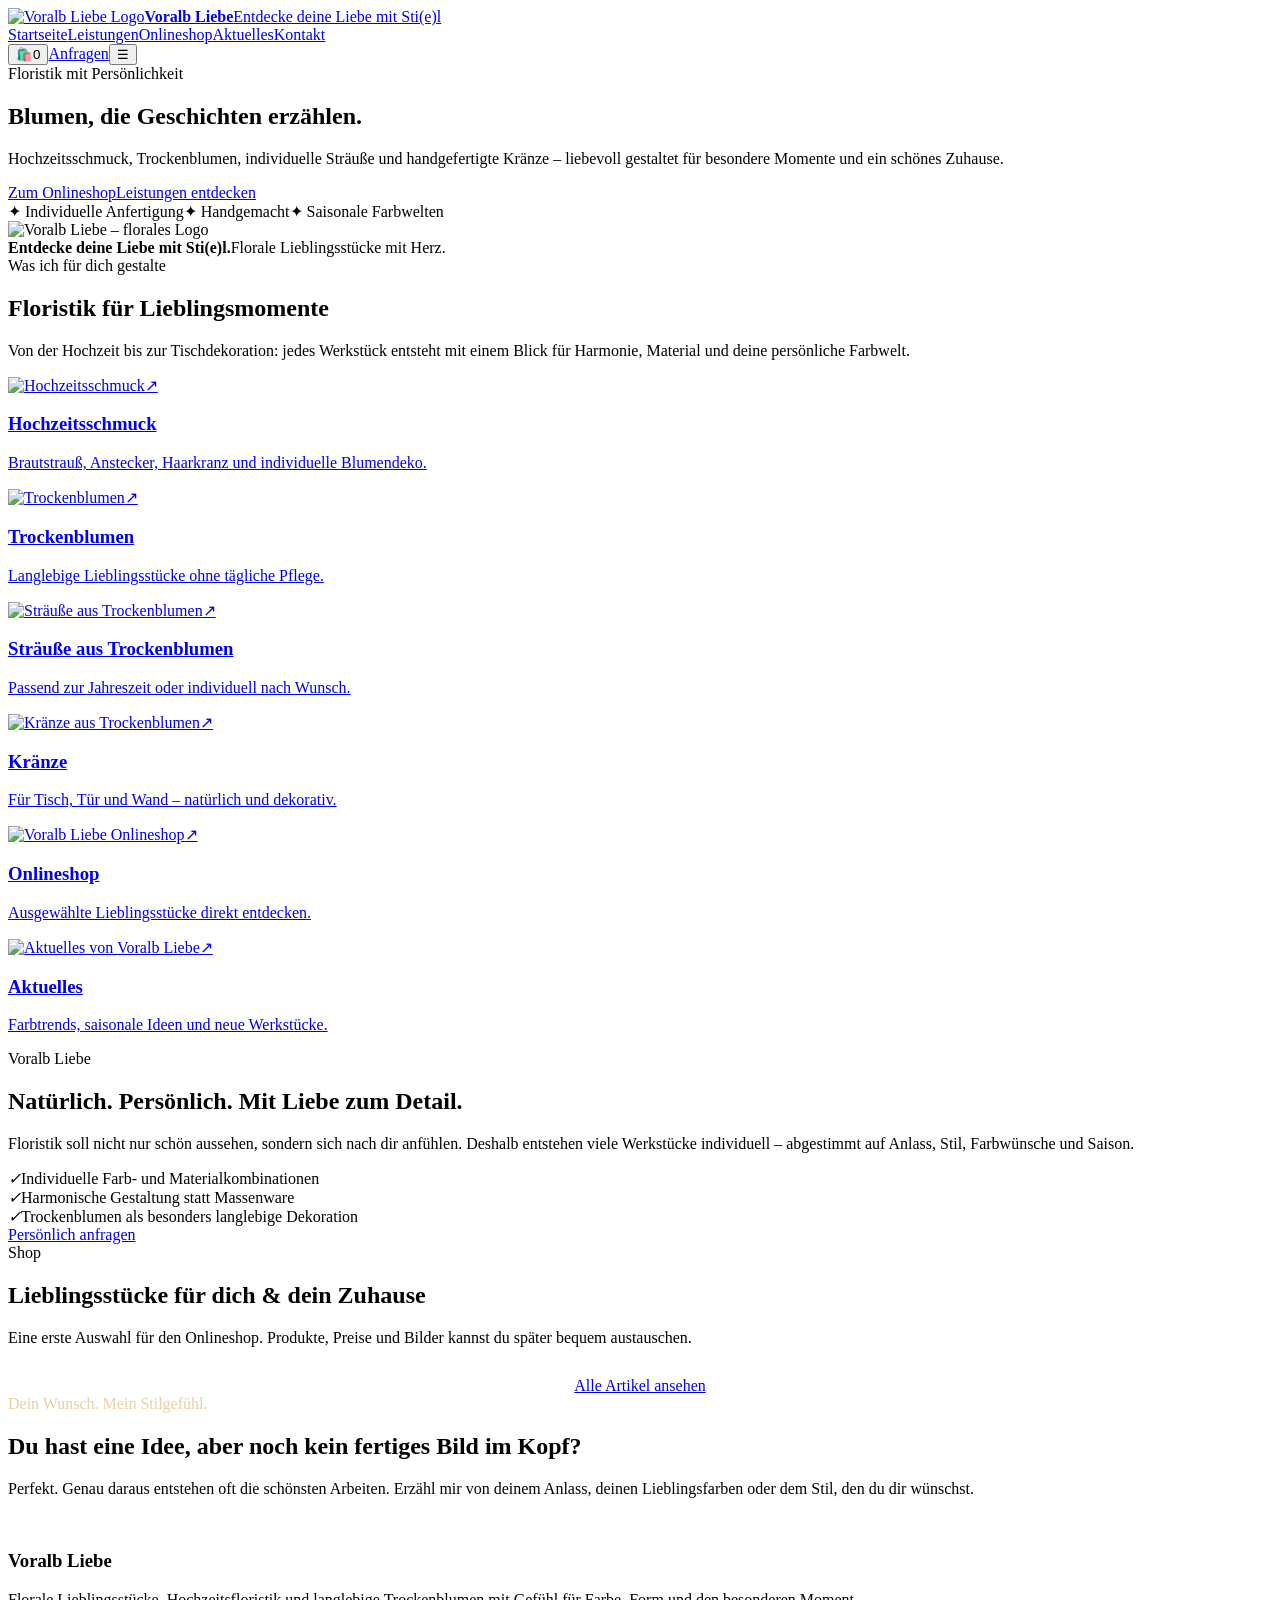
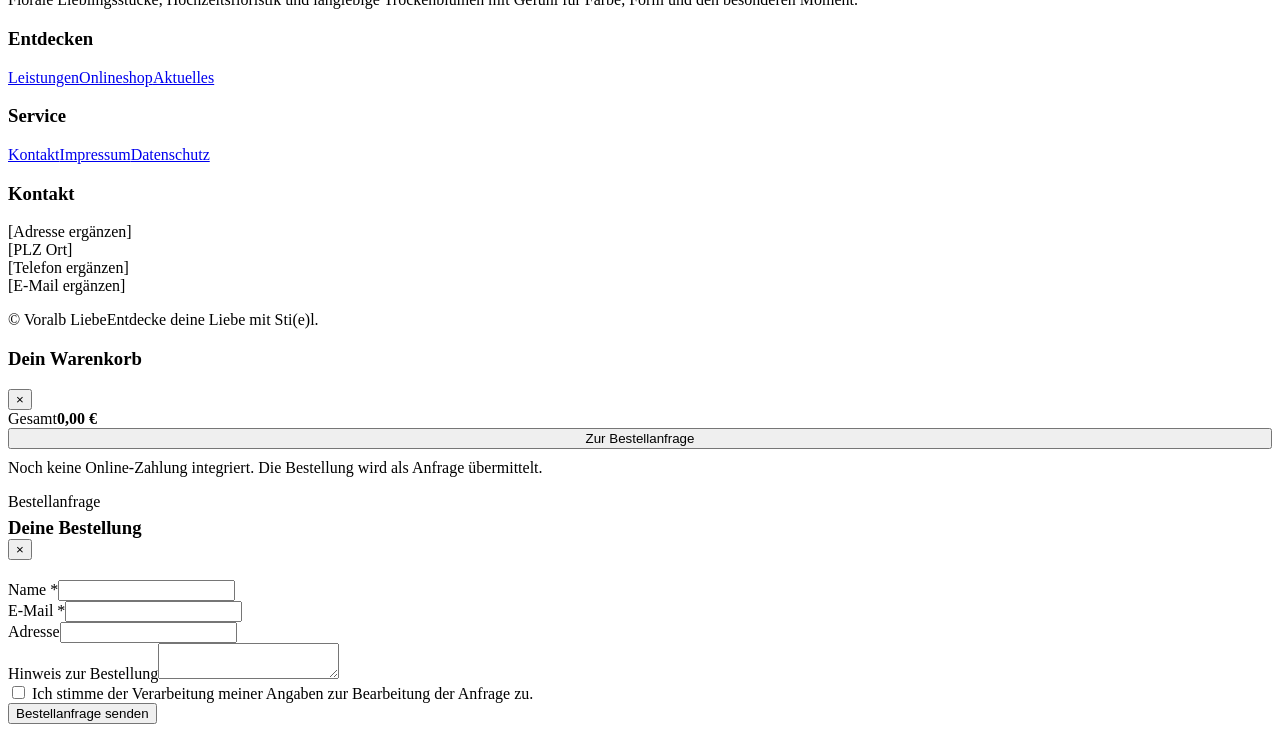
==== index.html @ 7e5126a5 "Add files via upload" ====
<!doctype html><html lang="de"><head><meta charset="utf-8"><meta name="viewport" content="width=device-width,initial-scale=1"><title>Voralb Liebe | Floristik, Trockenblumen & Hochzeitsschmuck</title><meta name="description" content="Voralb Liebe – handgemachte Floristik, Trockenblumen, Kränze, Sträuße und Hochzeitsschmuck. Entdecke deine Liebe mit Sti(e)l."><meta name="robots" content="index,follow"><link rel="canonical" href="https://voralbliebe.de/"><link rel="icon" href="assets/img/logo-voralbliebe.jpg"><link rel="stylesheet" href="assets/css/styles.css"><meta property="og:title" content="Voralb Liebe | Floristik, Trockenblumen & Hochzeitsschmuck"><meta property="og:description" content="Voralb Liebe – handgemachte Floristik, Trockenblumen, Kränze, Sträuße und Hochzeitsschmuck. Entdecke deine Liebe mit Sti(e)l."><meta property="og:type" content="website"><meta property="og:locale" content="de_DE"><script type="application/ld+json">{"@context":"https://schema.org","@type":"Florist","name":"Voralb Liebe","url":"https://voralbliebe.de","description":"Voralb Liebe – handgemachte Floristik, Trockenblumen, Kränze, Sträuße und Hochzeitsschmuck. Entdecke deine Liebe mit Sti(e)l.","slogan":"Entdecke deine Liebe mit Sti(e)l"}</script></head><body><header class="header"><div class="container nav"><a class="brand" href="index.html"><img src="assets/img/logo-voralbliebe.jpg" alt="Voralb Liebe Logo"><span class="brand-copy"><strong>Voralb Liebe</strong><span>Entdecke deine Liebe mit Sti(e)l</span></span></a><nav class="navlinks" id="navLinks"><a href="index.html">Startseite</a><a href="leistungen.html">Leistungen</a><a href="shop.html">Onlineshop</a><a href="aktuelles.html">Aktuelles</a><a href="kontakt.html">Kontakt</a></nav><div class="nav-actions"><button class="icon-btn" id="cartBtn" aria-label="Warenkorb">🛍️<span class="cart-count">0</span></button><a class="btn btn-primary" href="kontakt.html">Anfragen</a><button class="menu-btn" id="menuBtn" aria-label="Menü öffnen">☰</button></div></div></header><main><section class="hero"><div class="container hero-grid"><div class="hero-copy"><div class="eyebrow">Floristik mit Persönlichkeit</div><h1>Blumen, die <span class="script">Geschichten erzählen.</span></h1><p class="lead">Hochzeitsschmuck, Trockenblumen, individuelle Sträuße und handgefertigte Kränze – liebevoll gestaltet für besondere Momente und ein schönes Zuhause.</p><div class="hero-actions"><a class="btn btn-primary" href="shop.html">Zum Onlineshop</a><a class="btn btn-secondary" href="leistungen.html">Leistungen entdecken</a></div><div class="hero-note"><span>✦ Individuelle Anfertigung</span><span>✦ Handgemacht</span><span>✦ Saisonale Farbwelten</span></div></div><div class="hero-visual"><div class="hero-frame"><img src="assets/img/logo-voralbliebe.jpg" alt="Voralb Liebe – florales Logo"></div><div class="hero-badge"><strong>Entdecke deine Liebe mit Sti(e)l.</strong><span>Florale Lieblingsstücke mit Herz.</span></div></div></div></section>
<section class="section"><div class="container"><div class="section-head center"><span class="eyebrow">Was ich für dich gestalte</span><h2>Floristik für Lieblingsmomente</h2><p>Von der Hochzeit bis zur Tischdekoration: jedes Werkstück entsteht mit einem Blick für Harmonie, Material und deine persönliche Farbwelt.</p></div><div class="cards-grid"><a class="category-card" href="leistungen.html#hochzeit"><img src="assets/img/logo-voralbliebe.jpg" alt="Hochzeitsschmuck"><span class="arrow">↗</span><div class="content"><h3>Hochzeitsschmuck</h3><p>Brautstrauß, Anstecker, Haarkranz und individuelle Blumendeko.</p></div></a><a class="category-card" href="leistungen.html#trockenblumen"><img src="assets/img/logo-voralbliebe.jpg" alt="Trockenblumen"><span class="arrow">↗</span><div class="content"><h3>Trockenblumen</h3><p>Langlebige Lieblingsstücke ohne tägliche Pflege.</p></div></a><a class="category-card" href="leistungen.html#straeusse"><img src="assets/img/logo-voralbliebe.jpg" alt="Sträuße aus Trockenblumen"><span class="arrow">↗</span><div class="content"><h3>Sträuße aus Trockenblumen</h3><p>Passend zur Jahreszeit oder individuell nach Wunsch.</p></div></a><a class="category-card" href="leistungen.html#kraenze"><img src="assets/img/logo-voralbliebe.jpg" alt="Kränze aus Trockenblumen"><span class="arrow">↗</span><div class="content"><h3>Kränze</h3><p>Für Tisch, Tür und Wand – natürlich und dekorativ.</p></div></a><a class="category-card" href="shop.html"><img src="assets/img/logo-voralbliebe.jpg" alt="Voralb Liebe Onlineshop"><span class="arrow">↗</span><div class="content"><h3>Onlineshop</h3><p>Ausgewählte Lieblingsstücke direkt entdecken.</p></div></a><a class="category-card" href="aktuelles.html"><img src="assets/img/logo-voralbliebe.jpg" alt="Aktuelles von Voralb Liebe"><span class="arrow">↗</span><div class="content"><h3>Aktuelles</h3><p>Farbtrends, saisonale Ideen und neue Werkstücke.</p></div></a></div></div></section>
<section class="section-sm"><div class="container story"><div class="story-art"></div><div><span class="eyebrow">Voralb Liebe</span><h2>Natürlich. Persönlich. Mit Liebe zum Detail.</h2><p class="lead">Floristik soll nicht nur schön aussehen, sondern sich nach dir anfühlen. Deshalb entstehen viele Werkstücke individuell – abgestimmt auf Anlass, Stil, Farbwünsche und Saison.</p><div class="checklist"><div class="check"><i>✓</i><span>Individuelle Farb- und Materialkombinationen</span></div><div class="check"><i>✓</i><span>Harmonische Gestaltung statt Massenware</span></div><div class="check"><i>✓</i><span>Trockenblumen als besonders langlebige Dekoration</span></div></div><a class="btn btn-secondary" href="kontakt.html">Persönlich anfragen</a></div></div></section>
<section class="section"><div class="container"><div class="section-head"><span class="eyebrow">Shop</span><h2>Lieblingsstücke für dich & dein Zuhause</h2><p>Eine erste Auswahl für den Onlineshop. Produkte, Preise und Bilder kannst du später bequem austauschen.</p></div><div class="products-grid" id="homeProducts"></div><div style="text-align:center;margin-top:30px"><a class="btn btn-primary" href="shop.html">Alle Artikel ansehen</a></div></div></section>
<section class="section-sm"><div class="container testimonial"><span class="eyebrow" style="color:#e8cf9f">Dein Wunsch. Mein Stilgefühl.</span><h2>Du hast eine Idee, aber noch kein fertiges Bild im Kopf?</h2><p class="lead">Perfekt. Genau daraus entstehen oft die schönsten Arbeiten. Erzähl mir von deinem Anlass, deinen Lieblingsfarben oder dem Stil, den du dir wünschst.</p><a class="btn btn-secondary" href="kontakt.html" style="color:#fff;border-color:#e8cf9f">Jetzt Anfrage senden</a></div></section></main><footer class="footer"><div class="container"><div class="footer-grid"><div><h3>Voralb Liebe</h3><p>Florale Lieblingsstücke, Hochzeitsfloristik und langlebige Trockenblumen mit Gefühl für Farbe, Form und den besonderen Moment.</p></div><div><h3>Entdecken</h3><div class="footer-links"><a href="leistungen.html">Leistungen</a><a href="shop.html">Onlineshop</a><a href="aktuelles.html">Aktuelles</a></div></div><div><h3>Service</h3><div class="footer-links"><a href="kontakt.html">Kontakt</a><a href="impressum.html">Impressum</a><a href="datenschutz.html">Datenschutz</a></div></div><div><h3>Kontakt</h3><p>[Adresse ergänzen]<br>[PLZ Ort]<br>[Telefon ergänzen]<br>[E-Mail ergänzen]</p></div></div><div class="footer-bottom"><span>© <span id="year"></span> Voralb Liebe</span><span>Entdecke deine Liebe mit Sti(e)l.</span></div></div></footer>
<div class="cart-drawer" id="cartDrawer"><div class="cart-overlay"></div><aside class="cart-panel"><div class="cart-head"><h3>Dein Warenkorb</h3><button class="icon-btn" id="cartClose" aria-label="Schließen">×</button></div><div class="cart-items" id="cartItems"></div><div class="cart-total"><div class="cart-total-row"><span>Gesamt</span><strong id="cartTotal">0,00 €</strong></div><button class="btn btn-primary" id="checkoutBtn" style="width:100%">Zur Bestellanfrage</button><p class="notice" style="margin-top:10px">Noch keine Online-Zahlung integriert. Die Bestellung wird als Anfrage übermittelt.</p></div></aside></div>
<div class="checkout-modal" id="checkoutModal"><div class="checkout-box"><div class="cart-head"><div><span class="eyebrow">Bestellanfrage</span><h3 style="margin:6px 0 0">Deine Bestellung</h3></div><button class="icon-btn" id="checkoutClose" aria-label="Schließen">×</button></div><form id="checkoutForm" action="order.php" method="post" style="margin-top:20px"><input type="text" name="website" style="display:none" tabindex="-1" autocomplete="off"><input type="hidden" name="items" id="orderItems"><div class="form-grid"><div><label for="orderName">Name *</label><input class="field" id="orderName" name="name" required></div><div><label for="orderEmail">E-Mail *</label><input class="field" id="orderEmail" name="email" type="email" required></div><div class="full"><label for="orderAddress">Adresse</label><input class="field" id="orderAddress" name="address"></div><div class="full"><label for="orderNote">Hinweis zur Bestellung</label><textarea class="field" id="orderNote" name="note"></textarea></div><div class="full"><label><input type="checkbox" required> Ich stimme der Verarbeitung meiner Angaben zur Bearbeitung der Anfrage zu.</label></div></div><div class="alert" id="orderAlert"></div><button class="btn btn-primary" type="submit">Bestellanfrage senden</button></form></div></div>
<script src="assets/js/products.js"></script><script src="assets/js/main.js"></script><script src="assets/js/forms.js"></script></body></html>
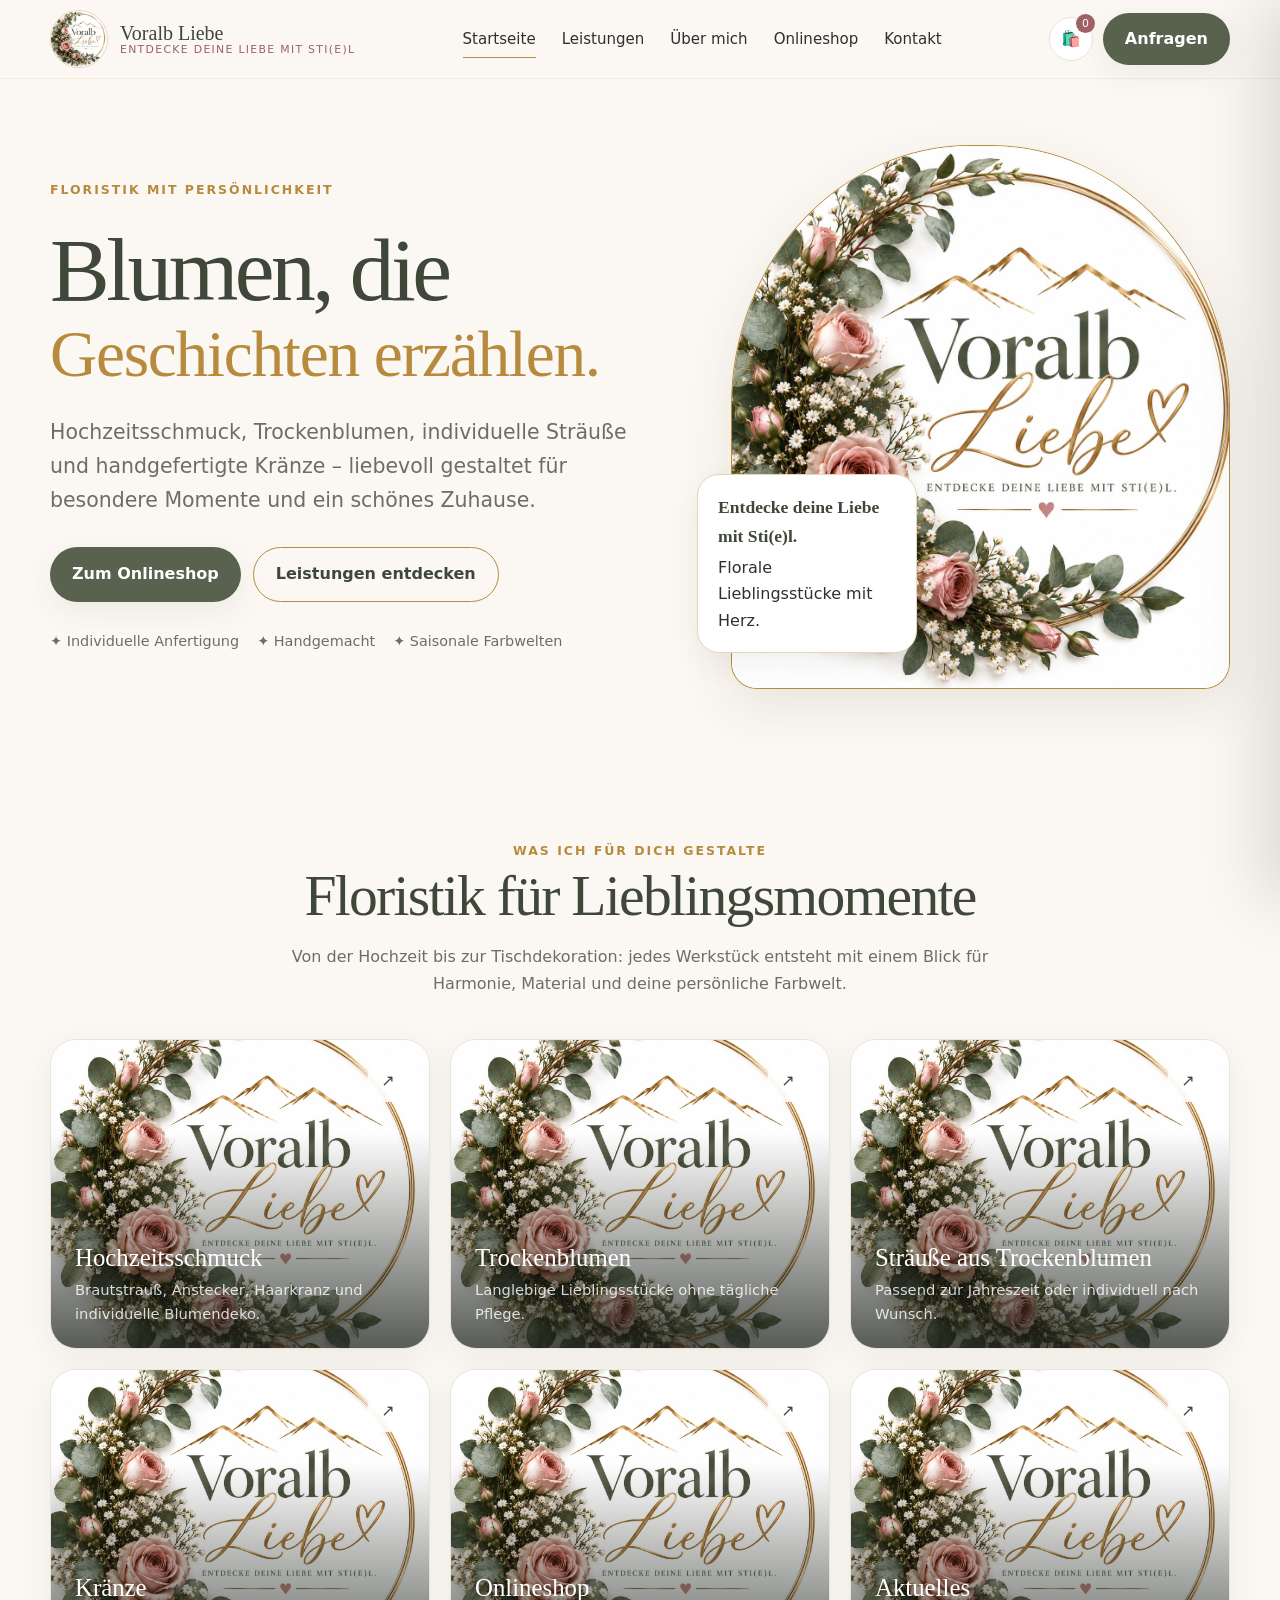
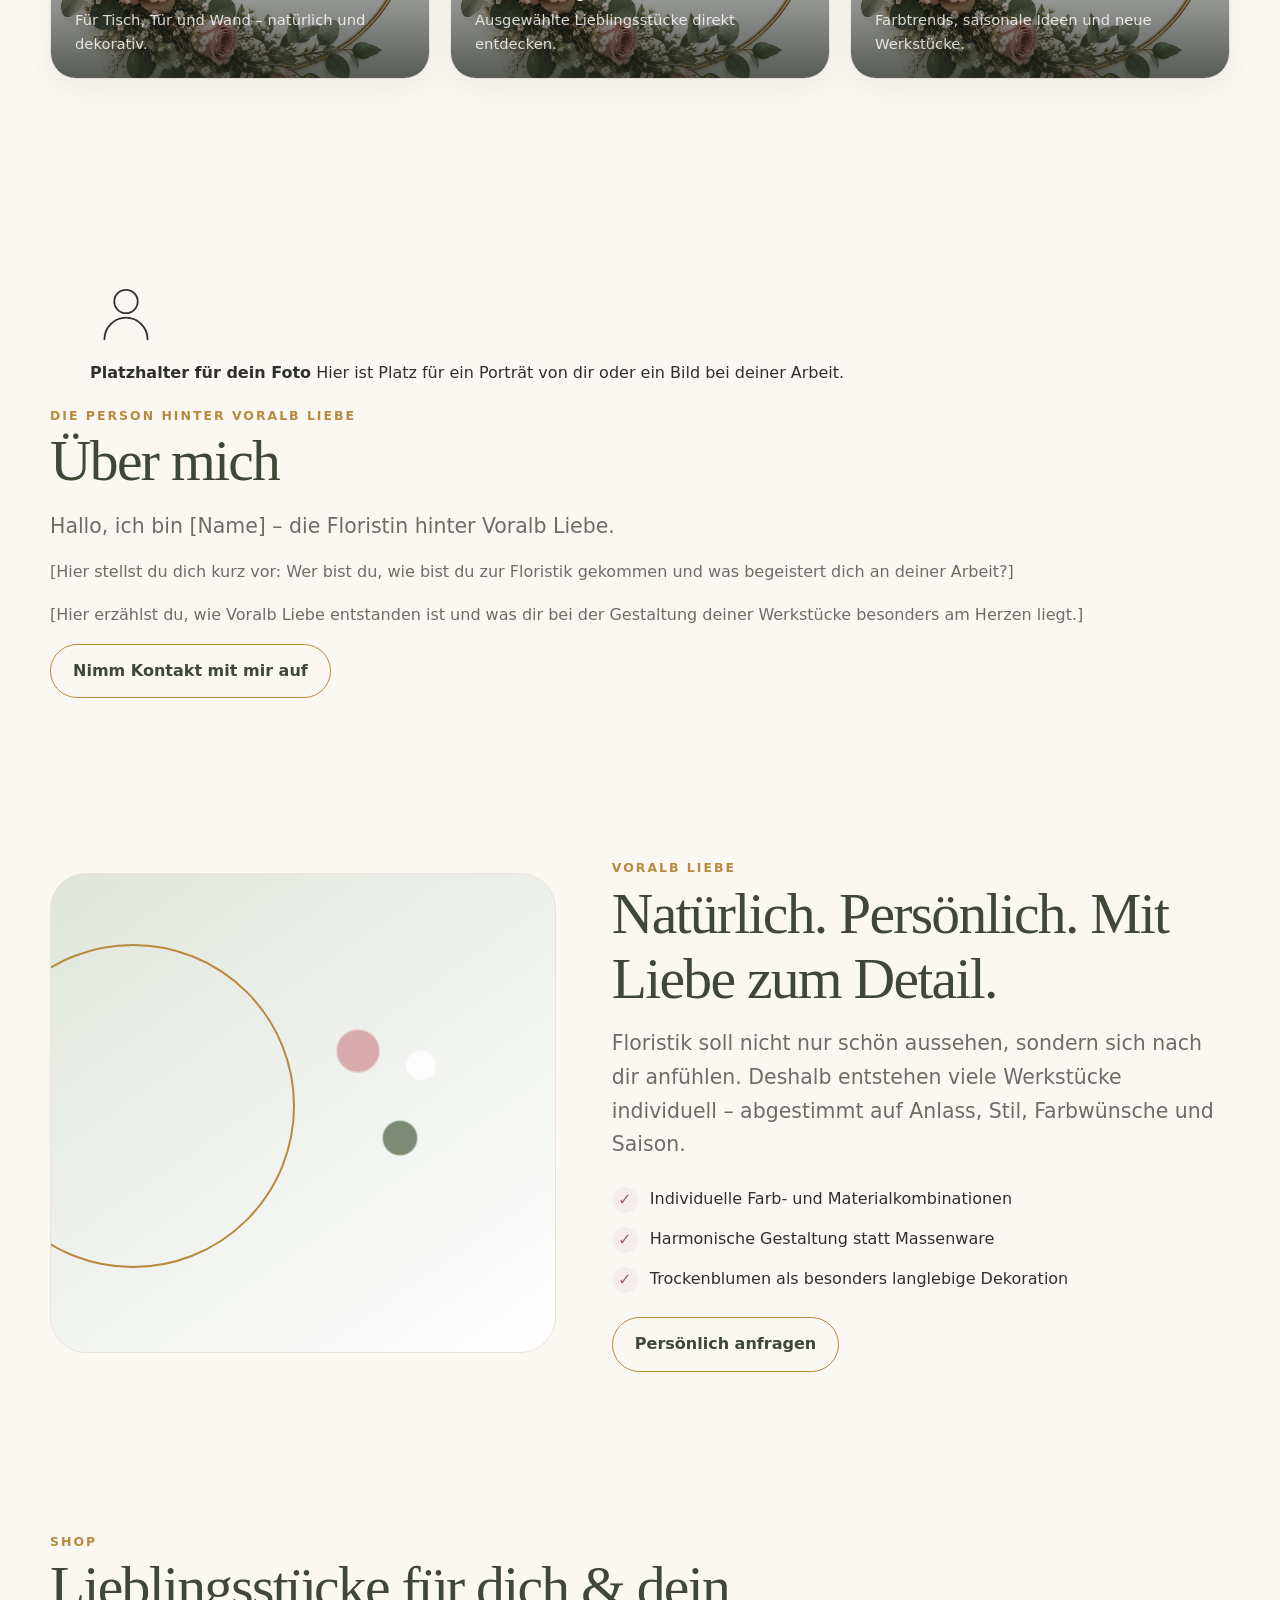
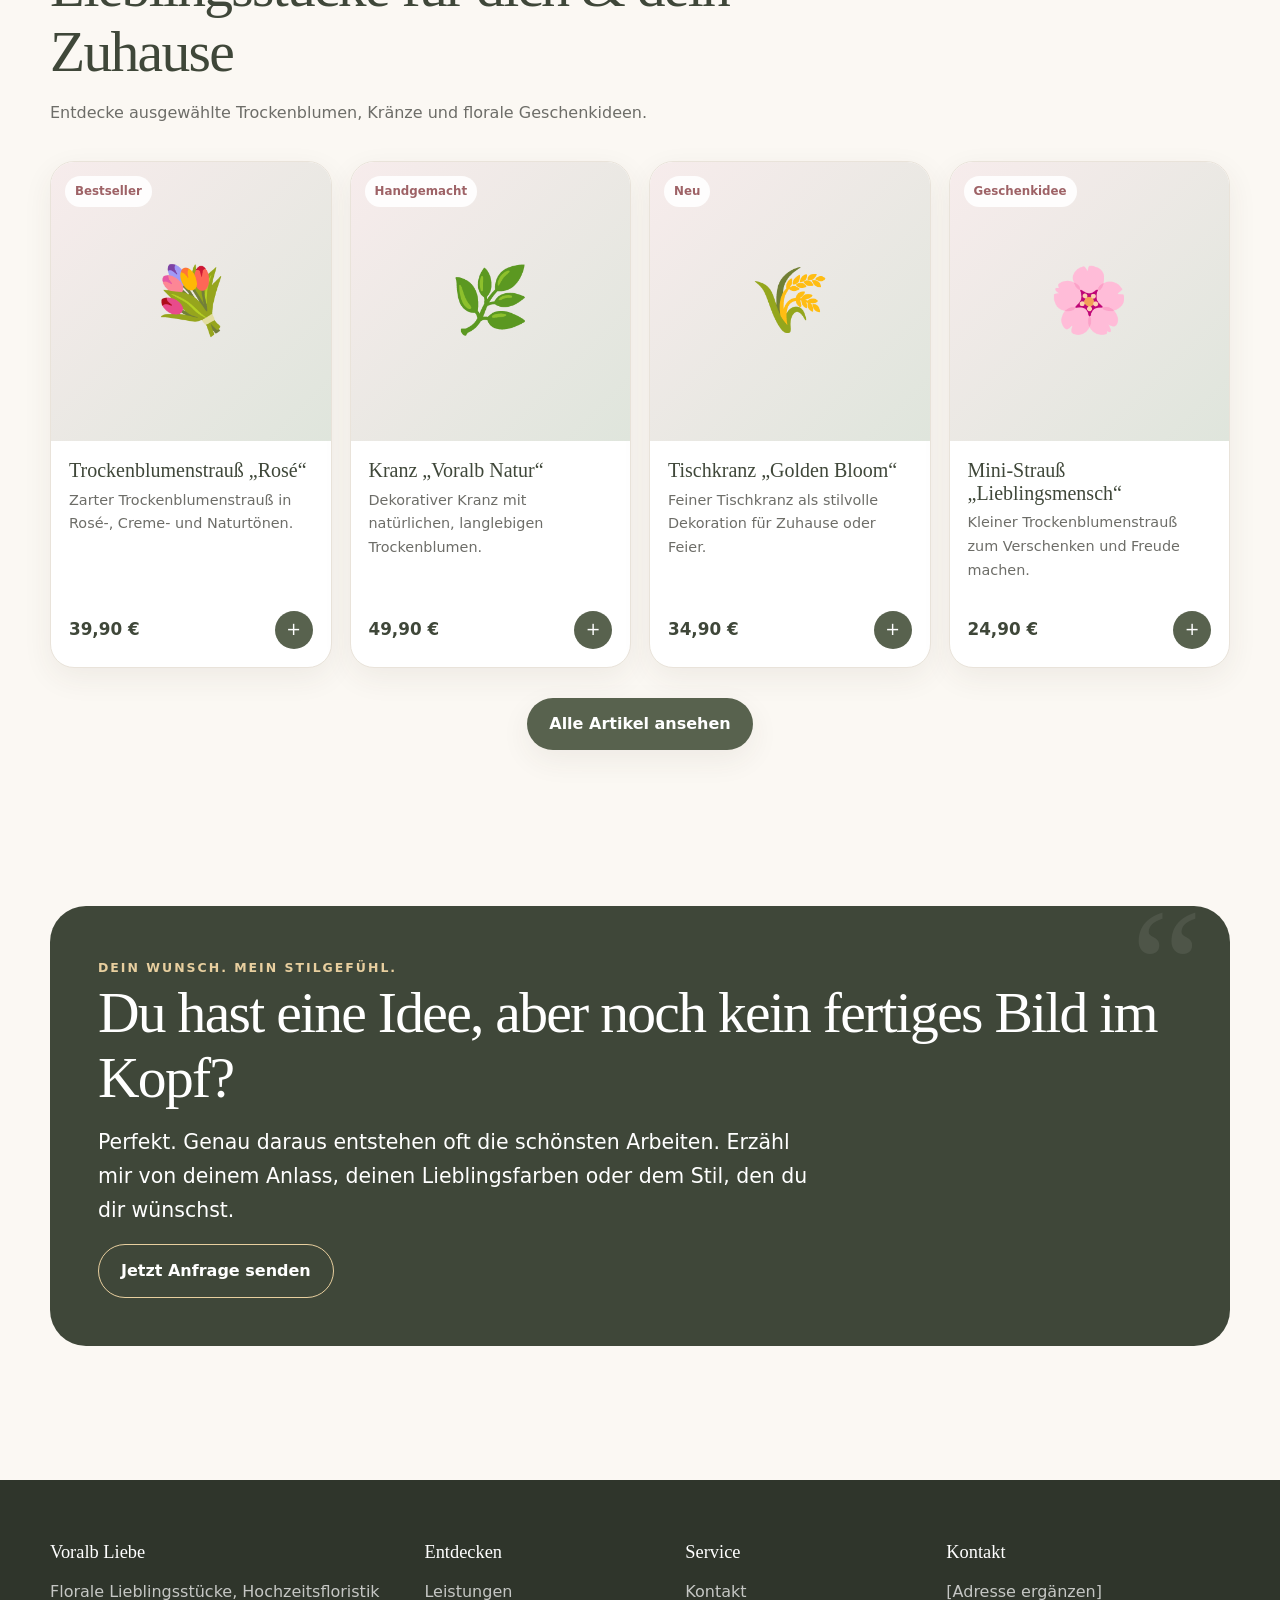
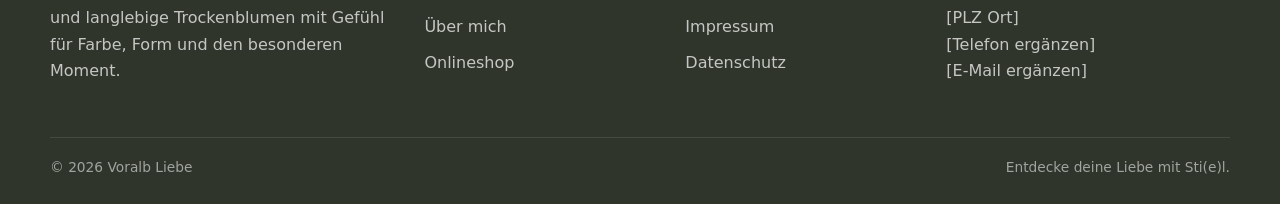
==== commit 2a558955: "Add files via upload" ====
--- a/index.html
+++ b/index.html
@@ -1,8 +1,48 @@
-<!doctype html><html lang="de"><head><meta charset="utf-8"><meta name="viewport" content="width=device-width,initial-scale=1"><title>Voralb Liebe | Floristik, Trockenblumen & Hochzeitsschmuck</title><meta name="description" content="Voralb Liebe – handgemachte Floristik, Trockenblumen, Kränze, Sträuße und Hochzeitsschmuck. Entdecke deine Liebe mit Sti(e)l."><meta name="robots" content="index,follow"><link rel="canonical" href="https://voralbliebe.de/"><link rel="icon" href="assets/img/logo-voralbliebe.jpg"><link rel="stylesheet" href="assets/css/styles.css"><meta property="og:title" content="Voralb Liebe | Floristik, Trockenblumen & Hochzeitsschmuck"><meta property="og:description" content="Voralb Liebe – handgemachte Floristik, Trockenblumen, Kränze, Sträuße und Hochzeitsschmuck. Entdecke deine Liebe mit Sti(e)l."><meta property="og:type" content="website"><meta property="og:locale" content="de_DE"><script type="application/ld+json">{"@context":"https://schema.org","@type":"Florist","name":"Voralb Liebe","url":"https://voralbliebe.de","description":"Voralb Liebe – handgemachte Floristik, Trockenblumen, Kränze, Sträuße und Hochzeitsschmuck. Entdecke deine Liebe mit Sti(e)l.","slogan":"Entdecke deine Liebe mit Sti(e)l"}</script></head><body><header class="header"><div class="container nav"><a class="brand" href="index.html"><img src="assets/img/logo-voralbliebe.jpg" alt="Voralb Liebe Logo"><span class="brand-copy"><strong>Voralb Liebe</strong><span>Entdecke deine Liebe mit Sti(e)l</span></span></a><nav class="navlinks" id="navLinks"><a href="index.html">Startseite</a><a href="leistungen.html">Leistungen</a><a href="shop.html">Onlineshop</a><a href="aktuelles.html">Aktuelles</a><a href="kontakt.html">Kontakt</a></nav><div class="nav-actions"><button class="icon-btn" id="cartBtn" aria-label="Warenkorb">🛍️<span class="cart-count">0</span></button><a class="btn btn-primary" href="kontakt.html">Anfragen</a><button class="menu-btn" id="menuBtn" aria-label="Menü öffnen">☰</button></div></div></header><main><section class="hero"><div class="container hero-grid"><div class="hero-copy"><div class="eyebrow">Floristik mit Persönlichkeit</div><h1>Blumen, die <span class="script">Geschichten erzählen.</span></h1><p class="lead">Hochzeitsschmuck, Trockenblumen, individuelle Sträuße und handgefertigte Kränze – liebevoll gestaltet für besondere Momente und ein schönes Zuhause.</p><div class="hero-actions"><a class="btn btn-primary" href="shop.html">Zum Onlineshop</a><a class="btn btn-secondary" href="leistungen.html">Leistungen entdecken</a></div><div class="hero-note"><span>✦ Individuelle Anfertigung</span><span>✦ Handgemacht</span><span>✦ Saisonale Farbwelten</span></div></div><div class="hero-visual"><div class="hero-frame"><img src="assets/img/logo-voralbliebe.jpg" alt="Voralb Liebe – florales Logo"></div><div class="hero-badge"><strong>Entdecke deine Liebe mit Sti(e)l.</strong><span>Florale Lieblingsstücke mit Herz.</span></div></div></div></section>
-<section class="section"><div class="container"><div class="section-head center"><span class="eyebrow">Was ich für dich gestalte</span><h2>Floristik für Lieblingsmomente</h2><p>Von der Hochzeit bis zur Tischdekoration: jedes Werkstück entsteht mit einem Blick für Harmonie, Material und deine persönliche Farbwelt.</p></div><div class="cards-grid"><a class="category-card" href="leistungen.html#hochzeit"><img src="assets/img/logo-voralbliebe.jpg" alt="Hochzeitsschmuck"><span class="arrow">↗</span><div class="content"><h3>Hochzeitsschmuck</h3><p>Brautstrauß, Anstecker, Haarkranz und individuelle Blumendeko.</p></div></a><a class="category-card" href="leistungen.html#trockenblumen"><img src="assets/img/logo-voralbliebe.jpg" alt="Trockenblumen"><span class="arrow">↗</span><div class="content"><h3>Trockenblumen</h3><p>Langlebige Lieblingsstücke ohne tägliche Pflege.</p></div></a><a class="category-card" href="leistungen.html#straeusse"><img src="assets/img/logo-voralbliebe.jpg" alt="Sträuße aus Trockenblumen"><span class="arrow">↗</span><div class="content"><h3>Sträuße aus Trockenblumen</h3><p>Passend zur Jahreszeit oder individuell nach Wunsch.</p></div></a><a class="category-card" href="leistungen.html#kraenze"><img src="assets/img/logo-voralbliebe.jpg" alt="Kränze aus Trockenblumen"><span class="arrow">↗</span><div class="content"><h3>Kränze</h3><p>Für Tisch, Tür und Wand – natürlich und dekorativ.</p></div></a><a class="category-card" href="shop.html"><img src="assets/img/logo-voralbliebe.jpg" alt="Voralb Liebe Onlineshop"><span class="arrow">↗</span><div class="content"><h3>Onlineshop</h3><p>Ausgewählte Lieblingsstücke direkt entdecken.</p></div></a><a class="category-card" href="aktuelles.html"><img src="assets/img/logo-voralbliebe.jpg" alt="Aktuelles von Voralb Liebe"><span class="arrow">↗</span><div class="content"><h3>Aktuelles</h3><p>Farbtrends, saisonale Ideen und neue Werkstücke.</p></div></a></div></div></section>
+<!doctype html><html lang="de"><head><meta charset="utf-8"><meta name="viewport" content="width=device-width,initial-scale=1"><title>Voralb Liebe | Floristik, Trockenblumen & Hochzeitsschmuck</title><meta name="description" content="Voralb Liebe – handgemachte Floristik, Trockenblumen, Kränze, Sträuße und Hochzeitsschmuck. Entdecke deine Liebe mit Sti(e)l."><meta name="robots" content="index,follow"><link rel="canonical" href="https://voralbliebe.de/"><link rel="icon" href="logo-voralbliebe.jpg"><link rel="stylesheet" href="styles.css">
+<meta property="og:title" content="Voralb Liebe | Floristik, Trockenblumen & Hochzeitsschmuck"><meta property="og:description" content="Voralb Liebe – handgemachte Floristik, Trockenblumen, Kränze, Sträuße und Hochzeitsschmuck. Entdecke deine Liebe mit Sti(e)l."><meta property="og:type" content="website"><meta property="og:locale" content="de_DE"><script type="application/ld+json">{"@context":"https://schema.org","@type":"Florist","name":"Voralb Liebe","url":"https://voralbliebe.de","description":"Voralb Liebe – handgemachte Floristik, Trockenblumen, Kränze, Sträuße und Hochzeitsschmuck. Entdecke deine Liebe mit Sti(e)l.","slogan":"Entdecke deine Liebe mit Sti(e)l"}</script></head><body><header class="header"><div class="container nav"><a class="brand" href="index.html"><img src="logo-voralbliebe.jpg" alt="Voralb Liebe Logo"><span class="brand-copy"><strong>Voralb Liebe</strong><span>Entdecke deine Liebe mit Sti(e)l</span></span></a><nav class="navlinks" id="navLinks" aria-label="Hauptnavigation">
+  <a href="index.html">Startseite</a>
+  <a href="leistungen.html">Leistungen</a>
+  <a href="index.html#ueber-mich">Über mich</a>
+  <a href="shop.html">Onlineshop</a>
+  <a href="kontakt.html">Kontakt</a>
+</nav><div class="nav-actions"><button class="icon-btn" id="cartBtn" aria-label="Warenkorb">🛍️<span class="cart-count">0</span></button><a class="btn btn-primary" href="kontakt.html">Anfragen</a><button class="menu-btn" id="menuBtn" type="button" aria-label="Menü öffnen" aria-controls="navLinks" aria-expanded="false">☰</button></div></div></header><main><section class="hero"><div class="container hero-grid"><div class="hero-copy"><div class="eyebrow">Floristik mit Persönlichkeit</div><h1>Blumen, die <span class="script">Geschichten erzählen.</span></h1><p class="lead">Hochzeitsschmuck, Trockenblumen, individuelle Sträuße und handgefertigte Kränze – liebevoll gestaltet für besondere Momente und ein schönes Zuhause.</p><div class="hero-actions"><a class="btn btn-primary" href="shop.html">Zum Onlineshop</a><a class="btn btn-secondary" href="leistungen.html">Leistungen entdecken</a></div><div class="hero-note"><span>✦ Individuelle Anfertigung</span><span>✦ Handgemacht</span><span>✦ Saisonale Farbwelten</span></div></div><div class="hero-visual"><div class="hero-frame"><img src="logo-voralbliebe.jpg" alt="Voralb Liebe – florales Logo"></div><div class="hero-badge"><strong>Entdecke deine Liebe mit Sti(e)l.</strong><span>Florale Lieblingsstücke mit Herz.</span></div></div></div></section>
+<section class="section"><div class="container"><div class="section-head center"><span class="eyebrow">Was ich für dich gestalte</span><h2>Floristik für Lieblingsmomente</h2><p>Von der Hochzeit bis zur Tischdekoration: jedes Werkstück entsteht mit einem Blick für Harmonie, Material und deine persönliche Farbwelt.</p></div><div class="cards-grid"><a class="category-card" href="leistungen.html#hochzeit"><img src="logo-voralbliebe.jpg" alt="Hochzeitsschmuck"><span class="arrow">↗</span><div class="content"><h3>Hochzeitsschmuck</h3><p>Brautstrauß, Anstecker, Haarkranz und individuelle Blumendeko.</p></div></a><a class="category-card" href="leistungen.html#trockenblumen"><img src="logo-voralbliebe.jpg" alt="Trockenblumen"><span class="arrow">↗</span><div class="content"><h3>Trockenblumen</h3><p>Langlebige Lieblingsstücke ohne tägliche Pflege.</p></div></a><a class="category-card" href="leistungen.html#straeusse"><img src="logo-voralbliebe.jpg" alt="Sträuße aus Trockenblumen"><span class="arrow">↗</span><div class="content"><h3>Sträuße aus Trockenblumen</h3><p>Passend zur Jahreszeit oder individuell nach Wunsch.</p></div></a><a class="category-card" href="leistungen.html#kraenze"><img src="logo-voralbliebe.jpg" alt="Kränze aus Trockenblumen"><span class="arrow">↗</span><div class="content"><h3>Kränze</h3><p>Für Tisch, Tür und Wand – natürlich und dekorativ.</p></div></a><a class="category-card" href="shop.html"><img src="logo-voralbliebe.jpg" alt="Voralb Liebe Onlineshop"><span class="arrow">↗</span><div class="content"><h3>Onlineshop</h3><p>Ausgewählte Lieblingsstücke direkt entdecken.</p></div></a><a class="category-card" href="aktuelles.html"><img src="logo-voralbliebe.jpg" alt="Aktuelles von Voralb Liebe"><span class="arrow">↗</span><div class="content"><h3>Aktuelles</h3><p>Farbtrends, saisonale Ideen und neue Werkstücke.</p></div></a></div></div></section>
+
+<!-- Über mich: Namen, Texte und Fotoplatzhalter später ersetzen. -->
+<section class="section" id="ueber-mich" aria-labelledby="ueber-mich-title">
+  <div class="container about-grid">
+    <!-- Diesen gesamten figure-Block später durch dein Porträtfoto ersetzen. -->
+    <figure class="about-portrait">
+      <div class="about-photo-icon" aria-hidden="true">
+        <svg width="72" height="72" viewBox="0 0 80 80" fill="none" xmlns="http://www.w3.org/2000/svg" focusable="false">
+          <circle cx="40" cy="25" r="13" stroke="currentColor" stroke-width="2" />
+          <path d="M16 67C16 53.745 26.745 43 40 43C53.255 43 64 53.745 64 67" stroke="currentColor" stroke-width="2" stroke-linecap="round" />
+        </svg>
+      </div>
+      <figcaption>
+        <strong>Platzhalter für dein Foto</strong>
+        <span>Hier ist Platz für ein Porträt von dir oder ein Bild bei deiner Arbeit.</span>
+      </figcaption>
+    </figure>
+
+    <div class="about-copy">
+      <span class="eyebrow">Die Person hinter Voralb Liebe</span>
+      <h2 id="ueber-mich-title">Über mich</h2>
+      <p class="lead">Hallo, ich bin [Name] – die Floristin hinter Voralb Liebe.</p>
+      <p>[Hier stellst du dich kurz vor: Wer bist du, wie bist du zur Floristik gekommen und was begeistert dich an deiner Arbeit?]</p>
+      <p>[Hier erzählst du, wie Voralb Liebe entstanden ist und was dir bei der Gestaltung deiner Werkstücke besonders am Herzen liegt.]</p>
+      <a class="btn btn-secondary" href="kontakt.html">Nimm Kontakt mit mir auf</a>
+    </div>
+  </div>
+</section>
+
 <section class="section-sm"><div class="container story"><div class="story-art"></div><div><span class="eyebrow">Voralb Liebe</span><h2>Natürlich. Persönlich. Mit Liebe zum Detail.</h2><p class="lead">Floristik soll nicht nur schön aussehen, sondern sich nach dir anfühlen. Deshalb entstehen viele Werkstücke individuell – abgestimmt auf Anlass, Stil, Farbwünsche und Saison.</p><div class="checklist"><div class="check"><i>✓</i><span>Individuelle Farb- und Materialkombinationen</span></div><div class="check"><i>✓</i><span>Harmonische Gestaltung statt Massenware</span></div><div class="check"><i>✓</i><span>Trockenblumen als besonders langlebige Dekoration</span></div></div><a class="btn btn-secondary" href="kontakt.html">Persönlich anfragen</a></div></div></section>
-<section class="section"><div class="container"><div class="section-head"><span class="eyebrow">Shop</span><h2>Lieblingsstücke für dich & dein Zuhause</h2><p>Eine erste Auswahl für den Onlineshop. Produkte, Preise und Bilder kannst du später bequem austauschen.</p></div><div class="products-grid" id="homeProducts"></div><div style="text-align:center;margin-top:30px"><a class="btn btn-primary" href="shop.html">Alle Artikel ansehen</a></div></div></section>
-<section class="section-sm"><div class="container testimonial"><span class="eyebrow" style="color:#e8cf9f">Dein Wunsch. Mein Stilgefühl.</span><h2>Du hast eine Idee, aber noch kein fertiges Bild im Kopf?</h2><p class="lead">Perfekt. Genau daraus entstehen oft die schönsten Arbeiten. Erzähl mir von deinem Anlass, deinen Lieblingsfarben oder dem Stil, den du dir wünschst.</p><a class="btn btn-secondary" href="kontakt.html" style="color:#fff;border-color:#e8cf9f">Jetzt Anfrage senden</a></div></section></main><footer class="footer"><div class="container"><div class="footer-grid"><div><h3>Voralb Liebe</h3><p>Florale Lieblingsstücke, Hochzeitsfloristik und langlebige Trockenblumen mit Gefühl für Farbe, Form und den besonderen Moment.</p></div><div><h3>Entdecken</h3><div class="footer-links"><a href="leistungen.html">Leistungen</a><a href="shop.html">Onlineshop</a><a href="aktuelles.html">Aktuelles</a></div></div><div><h3>Service</h3><div class="footer-links"><a href="kontakt.html">Kontakt</a><a href="impressum.html">Impressum</a><a href="datenschutz.html">Datenschutz</a></div></div><div><h3>Kontakt</h3><p>[Adresse ergänzen]<br>[PLZ Ort]<br>[Telefon ergänzen]<br>[E-Mail ergänzen]</p></div></div><div class="footer-bottom"><span>© <span id="year"></span> Voralb Liebe</span><span>Entdecke deine Liebe mit Sti(e)l.</span></div></div></footer>
-<div class="cart-drawer" id="cartDrawer"><div class="cart-overlay"></div><aside class="cart-panel"><div class="cart-head"><h3>Dein Warenkorb</h3><button class="icon-btn" id="cartClose" aria-label="Schließen">×</button></div><div class="cart-items" id="cartItems"></div><div class="cart-total"><div class="cart-total-row"><span>Gesamt</span><strong id="cartTotal">0,00 €</strong></div><button class="btn btn-primary" id="checkoutBtn" style="width:100%">Zur Bestellanfrage</button><p class="notice" style="margin-top:10px">Noch keine Online-Zahlung integriert. Die Bestellung wird als Anfrage übermittelt.</p></div></aside></div>
-<div class="checkout-modal" id="checkoutModal"><div class="checkout-box"><div class="cart-head"><div><span class="eyebrow">Bestellanfrage</span><h3 style="margin:6px 0 0">Deine Bestellung</h3></div><button class="icon-btn" id="checkoutClose" aria-label="Schließen">×</button></div><form id="checkoutForm" action="order.php" method="post" style="margin-top:20px"><input type="text" name="website" style="display:none" tabindex="-1" autocomplete="off"><input type="hidden" name="items" id="orderItems"><div class="form-grid"><div><label for="orderName">Name *</label><input class="field" id="orderName" name="name" required></div><div><label for="orderEmail">E-Mail *</label><input class="field" id="orderEmail" name="email" type="email" required></div><div class="full"><label for="orderAddress">Adresse</label><input class="field" id="orderAddress" name="address"></div><div class="full"><label for="orderNote">Hinweis zur Bestellung</label><textarea class="field" id="orderNote" name="note"></textarea></div><div class="full"><label><input type="checkbox" required> Ich stimme der Verarbeitung meiner Angaben zur Bearbeitung der Anfrage zu.</label></div></div><div class="alert" id="orderAlert"></div><button class="btn btn-primary" type="submit">Bestellanfrage senden</button></form></div></div>
-<script src="assets/js/products.js"></script><script src="assets/js/main.js"></script><script src="assets/js/forms.js"></script></body></html>+<section class="section"><div class="container"><div class="section-head"><span class="eyebrow">Shop</span><h2>Lieblingsstücke für dich & dein Zuhause</h2><p>Entdecke ausgewählte Trockenblumen, Kränze und florale Geschenkideen.</p></div><div class="products-grid" id="homeProducts"></div><div style="text-align:center;margin-top:30px"><a class="btn btn-primary" href="shop.html">Alle Artikel ansehen</a></div></div></section>
+<section class="section-sm"><div class="container testimonial"><span class="eyebrow" style="color:#e8cf9f">Dein Wunsch. Mein Stilgefühl.</span><h2>Du hast eine Idee, aber noch kein fertiges Bild im Kopf?</h2><p class="lead">Perfekt. Genau daraus entstehen oft die schönsten Arbeiten. Erzähl mir von deinem Anlass, deinen Lieblingsfarben oder dem Stil, den du dir wünschst.</p><a class="btn btn-secondary" href="kontakt.html" style="color:#fff;border-color:#e8cf9f">Jetzt Anfrage senden</a></div></section></main><footer class="footer"><div class="container"><div class="footer-grid"><div><h3>Voralb Liebe</h3><p>Florale Lieblingsstücke, Hochzeitsfloristik und langlebige Trockenblumen mit Gefühl für Farbe, Form und den besonderen Moment.</p></div><div><h3>Entdecken</h3><div class="footer-links">
+  <a href="leistungen.html">Leistungen</a>
+  <a href="index.html#ueber-mich">Über mich</a>
+  <a href="shop.html">Onlineshop</a>
+</div></div><div><h3>Service</h3><div class="footer-links"><a href="kontakt.html">Kontakt</a><a href="impressum.html">Impressum</a><a href="datenschutz.html">Datenschutz</a></div></div><div><h3>Kontakt</h3><p>[Adresse ergänzen]<br>[PLZ Ort]<br>[Telefon ergänzen]<br>[E-Mail ergänzen]</p></div></div><div class="footer-bottom"><span>© <span id="year"></span> Voralb Liebe</span><span>Entdecke deine Liebe mit Sti(e)l.</span></div></div></footer>
+<div class="cart-drawer" id="cartDrawer" aria-hidden="true" inert><div class="cart-overlay"></div><aside class="cart-panel" role="dialog" aria-modal="true" aria-label="Dein Warenkorb" tabindex="-1"><div class="cart-head"><h3>Dein Warenkorb</h3><button class="icon-btn" id="cartClose" aria-label="Schließen">×</button></div><div class="cart-items" id="cartItems"></div><div class="cart-total"><div class="cart-total-row"><span>Gesamt</span><strong id="cartTotal">0,00 €</strong></div><button class="btn btn-primary" id="checkoutBtn" style="width:100%">Zur Bestellanfrage</button><p class="notice" style="margin-top:10px">Noch keine Online-Zahlung integriert. Die Bestellung wird als Anfrage übermittelt.</p></div></aside></div>
+<div class="checkout-modal" id="checkoutModal" aria-hidden="true" inert><div class="checkout-box" role="dialog" aria-modal="true" aria-label="Deine Bestellanfrage" tabindex="-1"><div class="cart-head"><div><span class="eyebrow">Bestellanfrage</span><h3 style="margin:6px 0 0">Deine Bestellung</h3></div><button class="icon-btn" id="checkoutClose" aria-label="Schließen">×</button></div><form id="checkoutForm" action="order.php" method="post" style="margin-top:20px"><input type="text" name="website" style="display:none" tabindex="-1" autocomplete="off"><input type="hidden" name="items" id="orderItems"><div class="form-grid"><div><label for="orderName">Name *</label><input class="field" id="orderName" name="name" autocomplete="name" maxlength="120" required></div><div><label for="orderEmail">E-Mail *</label><input class="field" id="orderEmail" name="email" type="email" autocomplete="email" maxlength="254" required></div><div class="full"><label for="orderAddress">Adresse</label><input class="field" id="orderAddress" name="address" autocomplete="street-address" maxlength="500"></div><div class="full"><label for="orderNote">Hinweis zur Bestellung</label><textarea class="field" id="orderNote" name="note" maxlength="10000"></textarea></div><div class="full"><label><input type="checkbox" name="privacy" value="1" required> Ich stimme der Verarbeitung meiner Angaben zur Bearbeitung der Anfrage zu. <a href="datenschutz.html">Datenschutzhinweise</a></label></div></div><div class="alert" id="orderAlert" role="status" aria-live="polite"></div><button class="btn btn-primary" type="submit">Bestellanfrage senden</button></form></div></div>
+<script src="products.js"></script><script src="main.js"></script><script src="forms.js"></script></body></html>
--- a/styles.css
+++ b/styles.css
@@ -0,0 +1,185 @@
+:root{
+  --rose:#c78486;
+  --rose-deep:#9e6266;
+  --rose-soft:#f7ecec;
+  --green:#58624e;
+  --green-deep:#3f4739;
+  --sage:#dfe5dc;
+  --gold:#b88a3d;
+  --gold-soft:#e6d5b6;
+  --cream:#fbf8f3;
+  --white:#ffffff;
+  --ink:#2f302d;
+  --muted:#6d6d68;
+  --line:#e9e3da;
+  --shadow:0 18px 50px rgba(64,54,44,.10);
+  --shadow-soft:0 10px 30px rgba(64,54,44,.07);
+  --radius:26px;
+  --radius-sm:18px;
+  --max:1180px;
+}
+*{box-sizing:border-box}
+html{scroll-behavior:smooth}
+body{margin:0;font-family:Inter,ui-sans-serif,system-ui,-apple-system,BlinkMacSystemFont,"Segoe UI",sans-serif;color:var(--ink);background:var(--cream);line-height:1.65}
+img{max-width:100%;display:block}
+a{color:inherit;text-decoration:none}
+button,input,textarea,select{font:inherit}
+.container{width:min(calc(100% - 32px),var(--max));margin-inline:auto}
+.eyebrow{font-size:.78rem;letter-spacing:.16em;text-transform:uppercase;color:var(--gold);font-weight:700}
+.section{padding:92px 0}
+.section-sm{padding:64px 0}
+.section-head{max-width:760px;margin:0 0 34px}
+.section-head.center{text-align:center;margin-inline:auto;margin-bottom:42px}
+h1,h2,h3{font-family:Georgia,"Times New Roman",serif;line-height:1.13;margin:0 0 16px;color:var(--green-deep);font-weight:500}
+h1{font-size:clamp(3rem,7vw,6.5rem);letter-spacing:-.04em}
+h2{font-size:clamp(2.2rem,4.5vw,4rem);letter-spacing:-.03em}
+h3{font-size:1.55rem}
+p{margin:0 0 1rem;color:var(--muted)}
+.lead{font-size:clamp(1.05rem,2vw,1.28rem);max-width:720px}
+.header{position:sticky;top:0;z-index:50;background:rgba(251,248,243,.88);backdrop-filter:blur(16px);border-bottom:1px solid rgba(184,138,61,.12)}
+.nav{display:flex;align-items:center;justify-content:space-between;min-height:78px;gap:22px}
+.brand{display:flex;align-items:center;gap:12px;min-width:210px}
+.brand img{width:58px;height:58px;border-radius:50%;object-fit:cover;border:1px solid var(--gold-soft)}
+.brand-copy{display:flex;flex-direction:column;line-height:1.05}
+.brand-copy strong{font-family:Georgia,"Times New Roman",serif;font-size:1.25rem;font-weight:500;color:var(--green-deep)}
+.brand-copy span{font-size:.68rem;letter-spacing:.12em;text-transform:uppercase;color:var(--rose-deep)}
+.navlinks{display:flex;align-items:center;gap:26px;font-size:.94rem}
+.navlinks a{position:relative}
+.navlinks a::after{content:"";position:absolute;left:0;bottom:-7px;height:1px;width:0;background:var(--gold);transition:.25s}
+.navlinks a:hover::after,.navlinks a.active::after{width:100%}
+.nav-actions{display:flex;align-items:center;gap:10px}
+.icon-btn,.menu-btn{border:1px solid var(--line);background:var(--white);width:44px;height:44px;border-radius:50%;display:grid;place-items:center;cursor:pointer;position:relative}
+.cart-count{position:absolute;right:-3px;top:-4px;background:var(--rose-deep);color:#fff;border-radius:999px;font-size:.68rem;min-width:19px;height:19px;padding:0 5px;display:grid;place-items:center}
+.menu-btn{display:none}
+.btn{display:inline-flex;align-items:center;justify-content:center;gap:10px;border:0;border-radius:999px;padding:13px 22px;font-weight:700;cursor:pointer;transition:.25s ease}
+.btn-primary{background:var(--green);color:#fff;box-shadow:var(--shadow-soft)}
+.btn-primary:hover{transform:translateY(-2px);background:var(--green-deep)}
+.btn-secondary{background:transparent;border:1px solid var(--gold);color:var(--green-deep)}
+.btn-secondary:hover{background:#fff}
+.hero{padding:48px 0 38px;overflow:hidden}
+.hero-grid{display:grid;grid-template-columns:1.05fr .95fr;align-items:center;gap:58px}
+.hero-copy{padding:38px 0}
+.hero-copy .eyebrow{margin-bottom:18px}
+.hero-copy h1 .script{font-family:"Segoe Script","Snell Roundhand",cursive;color:var(--gold);font-weight:400;display:block;font-size:.73em;letter-spacing:-.02em;margin-top:-2px}
+.hero-copy .lead{margin:24px 0 30px}
+.hero-actions{display:flex;gap:12px;flex-wrap:wrap}
+.hero-note{display:flex;gap:18px;flex-wrap:wrap;margin-top:28px;font-size:.9rem;color:var(--muted)}
+.hero-note span{display:flex;align-items:center;gap:8px}
+.hero-visual{position:relative;min-height:580px}
+.hero-frame{position:absolute;inset:18px 0 18px 34px;border:1px solid var(--gold);border-radius:48% 48% 26px 26px;overflow:hidden;background:#fff;box-shadow:var(--shadow)}
+.hero-frame img{width:100%;height:100%;object-fit:cover}
+.hero-badge{position:absolute;left:0;bottom:54px;background:var(--white);border:1px solid var(--gold-soft);border-radius:22px;padding:18px 20px;max-width:220px;box-shadow:var(--shadow-soft)}
+.hero-badge strong{display:block;font-family:Georgia,"Times New Roman",serif;color:var(--green-deep);font-size:1.1rem;margin-bottom:4px}
+.cards-grid{display:grid;grid-template-columns:repeat(3,1fr);gap:20px}
+.category-card{position:relative;min-height:310px;border-radius:var(--radius);overflow:hidden;background:#fff;border:1px solid var(--line);box-shadow:var(--shadow-soft)}
+.category-card::before{content:"";position:absolute;inset:0;background:linear-gradient(180deg,transparent 30%,rgba(30,35,28,.74));z-index:1}
+.category-card img{width:100%;height:100%;object-fit:cover;position:absolute;inset:0}
+.category-card .content{position:absolute;z-index:2;left:24px;right:24px;bottom:22px;color:#fff}
+.category-card h3{color:#fff;margin-bottom:6px}
+.category-card p{color:rgba(255,255,255,.82);font-size:.92rem;margin:0}
+.category-card .arrow{position:absolute;right:20px;top:20px;z-index:2;width:42px;height:42px;background:rgba(255,255,255,.88);color:var(--green-deep);border-radius:50%;display:grid;place-items:center}
+.category-card:hover{transform:translateY(-4px);transition:.25s ease}
+.story{display:grid;grid-template-columns:.9fr 1.1fr;gap:56px;align-items:center}
+.story-art{background:linear-gradient(145deg,var(--sage),#fff);min-height:480px;border-radius:36px;position:relative;overflow:hidden;border:1px solid var(--line)}
+.story-art:before{content:"";position:absolute;width:320px;height:320px;border:2px solid var(--gold);border-radius:50%;left:-80px;top:70px}
+.story-art:after{content:"";position:absolute;width:210px;height:290px;background:radial-gradient(circle at 30% 30%,#d6a3a6 0 8%,transparent 9%),radial-gradient(circle at 60% 35%,#fff 0 6%,transparent 7%),radial-gradient(circle at 50% 60%,#718067 0 8%,transparent 9%);filter:blur(.2px);opacity:.9;right:50px;top:90px;border-radius:45% 55% 48% 52%}
+.checklist{display:grid;gap:13px;margin:24px 0}
+.check{display:flex;gap:12px;align-items:flex-start}
+.check i{width:26px;height:26px;border-radius:50%;display:grid;place-items:center;background:var(--rose-soft);color:var(--rose-deep);font-style:normal;flex:0 0 auto;margin-top:1px}
+.check span{color:var(--ink)}
+.feature-strip{display:grid;grid-template-columns:repeat(4,1fr);gap:14px;margin-top:30px}
+.feature{background:#fff;border:1px solid var(--line);border-radius:18px;padding:18px}
+.feature strong{display:block;color:var(--green-deep);margin-bottom:4px}
+.feature small{color:var(--muted)}
+.products-grid{display:grid;grid-template-columns:repeat(4,1fr);gap:18px}
+.product-card{background:#fff;border:1px solid var(--line);border-radius:24px;overflow:hidden;box-shadow:var(--shadow-soft);display:flex;flex-direction:column}
+.product-img{aspect-ratio:1/1;background:linear-gradient(135deg,var(--rose-soft),var(--sage));position:relative;display:grid;place-items:center;overflow:hidden}
+.product-img img{width:100%;height:100%;object-fit:cover}
+.product-badge{position:absolute;left:14px;top:14px;background:rgba(255,255,255,.92);padding:6px 10px;border-radius:999px;font-size:.74rem;font-weight:700;color:var(--rose-deep)}
+.product-body{padding:18px;display:flex;flex-direction:column;flex:1}
+.product-body h3{font-size:1.25rem;margin-bottom:7px}
+.product-body p{font-size:.9rem;flex:1}
+.price{display:flex;align-items:center;justify-content:space-between;gap:10px;margin-top:12px}
+.price strong{font-size:1.05rem;color:var(--green-deep)}
+.add-btn{width:38px;height:38px;border-radius:50%;border:0;background:var(--green);color:#fff;font-size:1.1rem;cursor:pointer}
+.testimonial{background:var(--green-deep);color:#fff;border-radius:36px;padding:48px;position:relative;overflow:hidden}
+.testimonial:after{content:"“";position:absolute;right:28px;top:-32px;font:10rem Georgia,serif;color:rgba(255,255,255,.08)}
+.testimonial p,.testimonial h2{color:#fff}
+.newsletter{background:linear-gradient(135deg,#f8eeee,#eef2ec);border:1px solid var(--line);border-radius:34px;padding:42px;display:grid;grid-template-columns:1.1fr .9fr;gap:30px;align-items:center}
+.newsletter form{display:flex;gap:10px}
+.field{width:100%;border:1px solid var(--line);background:#fff;border-radius:16px;padding:13px 15px;outline:none}
+.field:focus{border-color:var(--gold)}
+.page-hero{padding:70px 0 40px}
+.page-hero .inner{background:#fff;border:1px solid var(--line);border-radius:34px;padding:48px;box-shadow:var(--shadow-soft);position:relative;overflow:hidden}
+.page-hero .inner:after{content:"";position:absolute;width:210px;height:210px;border:1px solid var(--gold);border-radius:50%;right:-80px;top:-80px}
+.service-grid{display:grid;grid-template-columns:repeat(3,1fr);gap:20px}
+.service-card{background:#fff;border:1px solid var(--line);border-radius:24px;padding:26px}
+.service-card .num{font-family:Georgia,serif;color:var(--gold);font-size:2rem}
+.service-card ul{padding-left:18px;color:var(--muted)}
+.shop-toolbar{display:flex;justify-content:space-between;gap:16px;align-items:center;margin-bottom:28px;flex-wrap:wrap}
+.filters{display:flex;gap:8px;flex-wrap:wrap}
+.filter-btn{border:1px solid var(--line);background:#fff;border-radius:999px;padding:9px 14px;cursor:pointer}
+.filter-btn.active{background:var(--green);color:#fff;border-color:var(--green)}
+.search-wrap{min-width:min(100%,300px)}
+.article-grid{display:grid;grid-template-columns:repeat(3,1fr);gap:20px}
+.article-card{background:#fff;border:1px solid var(--line);border-radius:24px;overflow:hidden}
+.article-card .thumb{height:220px;background:linear-gradient(135deg,var(--sage),var(--rose-soft));display:grid;place-items:center;font-size:3rem}
+.article-card .body{padding:22px}
+.contact-grid{display:grid;grid-template-columns:.85fr 1.15fr;gap:30px}
+.contact-card,.form-card{background:#fff;border:1px solid var(--line);border-radius:26px;padding:28px}
+.form-grid{display:grid;grid-template-columns:1fr 1fr;gap:14px}
+.form-grid .full{grid-column:1/-1}
+label{display:block;font-size:.86rem;font-weight:700;color:var(--green-deep);margin-bottom:6px}
+textarea.field{min-height:150px;resize:vertical}
+.notice{font-size:.84rem;color:var(--muted)}
+.footer{background:#2f352b;color:#fff;padding:62px 0 26px;margin-top:70px}
+.footer-grid{display:grid;grid-template-columns:1.2fr .8fr .8fr 1fr;gap:34px}
+.footer h3{color:#fff;font-size:1.15rem}
+.footer p,.footer a{color:rgba(255,255,255,.72)}
+.footer a:hover{color:#fff}
+.footer-links{display:grid;gap:9px}
+.footer-bottom{border-top:1px solid rgba(255,255,255,.1);margin-top:36px;padding-top:18px;display:flex;justify-content:space-between;gap:18px;flex-wrap:wrap;color:rgba(255,255,255,.55);font-size:.86rem}
+.cart-drawer{position:fixed;inset:0;z-index:100;pointer-events:none}
+.cart-overlay{position:absolute;inset:0;background:rgba(18,20,17,.34);opacity:0;transition:.25s}
+.cart-panel{position:absolute;right:0;top:0;height:100%;width:min(92vw,430px);background:#fff;transform:translateX(100%);transition:.3s ease;padding:24px;display:flex;flex-direction:column;box-shadow:-20px 0 60px rgba(0,0,0,.12)}
+.cart-drawer.open{pointer-events:auto}
+.cart-drawer.open .cart-overlay{opacity:1}
+.cart-drawer.open .cart-panel{transform:translateX(0)}
+.cart-head{display:flex;justify-content:space-between;align-items:center;padding-bottom:15px;border-bottom:1px solid var(--line)}
+.cart-items{display:grid;gap:14px;overflow:auto;padding:18px 0;flex:1}
+.cart-item{display:grid;grid-template-columns:64px 1fr auto;gap:12px;align-items:center}
+.cart-item .mini{width:64px;height:64px;border-radius:14px;background:var(--rose-soft);display:grid;place-items:center}
+.cart-item strong{display:block;color:var(--green-deep)}
+.cart-item small{color:var(--muted)}
+.remove{border:0;background:transparent;color:var(--rose-deep);cursor:pointer;font-size:1.1rem}
+.cart-total{border-top:1px solid var(--line);padding-top:16px}
+.cart-total-row{display:flex;justify-content:space-between;margin-bottom:14px;font-size:1.08rem}
+.checkout-modal{position:fixed;inset:0;background:rgba(18,20,17,.45);z-index:120;display:none;place-items:center;padding:20px}
+.checkout-modal.open{display:grid}
+.checkout-box{background:#fff;border-radius:28px;padding:28px;width:min(100%,700px);max-height:90vh;overflow:auto}
+.alert{padding:12px 14px;border-radius:14px;margin:12px 0;display:none}
+.alert.show{display:block}
+.alert.success{background:#eaf4ea;color:#355b38}
+.alert.error{background:#f8e7e7;color:#8b3f42}
+.legal{background:#fff;border:1px solid var(--line);border-radius:24px;padding:30px}
+.legal h2{font-size:2rem;margin-top:28px}
+.legal h3{font-size:1.25rem;margin-top:22px}
+@media (max-width:980px){
+  .navlinks{position:fixed;left:16px;right:16px;top:88px;background:#fff;border:1px solid var(--line);border-radius:22px;padding:20px;display:none;flex-direction:column;align-items:flex-start;box-shadow:var(--shadow)}
+  .navlinks.open{display:flex}.menu-btn{display:grid}.nav-actions .btn{display:none}
+  .hero-grid,.story,.newsletter,.contact-grid{grid-template-columns:1fr}.hero-visual{min-height:500px}.hero-frame{inset:0 0 0 30px}
+  .cards-grid,.service-grid,.article-grid{grid-template-columns:repeat(2,1fr)}
+  .products-grid{grid-template-columns:repeat(2,1fr)}
+  .feature-strip{grid-template-columns:repeat(2,1fr)}
+  .footer-grid{grid-template-columns:1fr 1fr}
+}
+@media (max-width:640px){
+  .section{padding:68px 0}.section-sm{padding:48px 0}
+  .brand-copy span{display:none}.brand{min-width:auto}.brand img{width:50px;height:50px}
+  .hero{padding-top:24px}.hero-grid{gap:24px}.hero-copy{padding-bottom:4px}.hero-visual{min-height:390px}.hero-frame{left:12px;border-radius:36% 36% 22px 22px}.hero-badge{left:0;bottom:18px;max-width:190px}
+  .cards-grid,.service-grid,.products-grid,.article-grid,.feature-strip,.footer-grid,.form-grid{grid-template-columns:1fr}
+  .newsletter{padding:28px}.newsletter form{flex-direction:column}
+  .page-hero .inner{padding:30px}
+  .testimonial{padding:32px 26px}
+  .footer{padding-top:46px}
+}
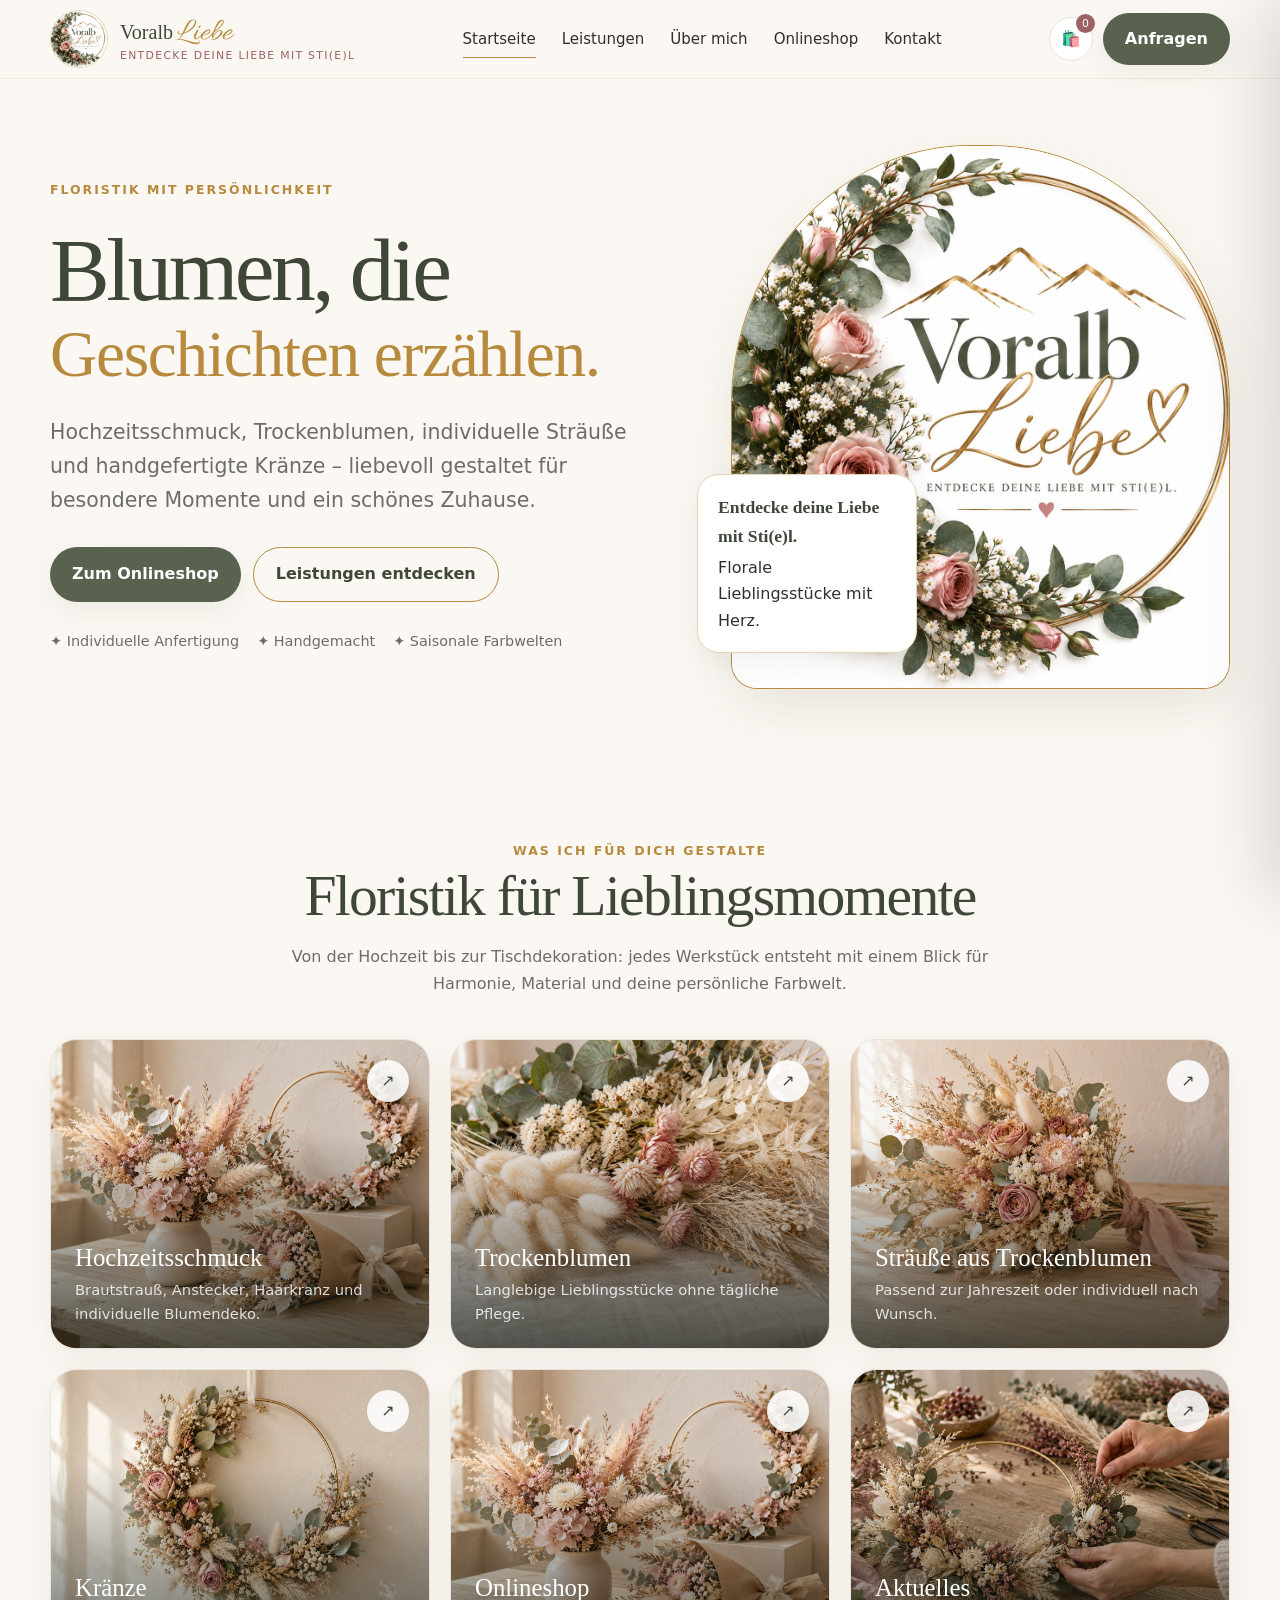
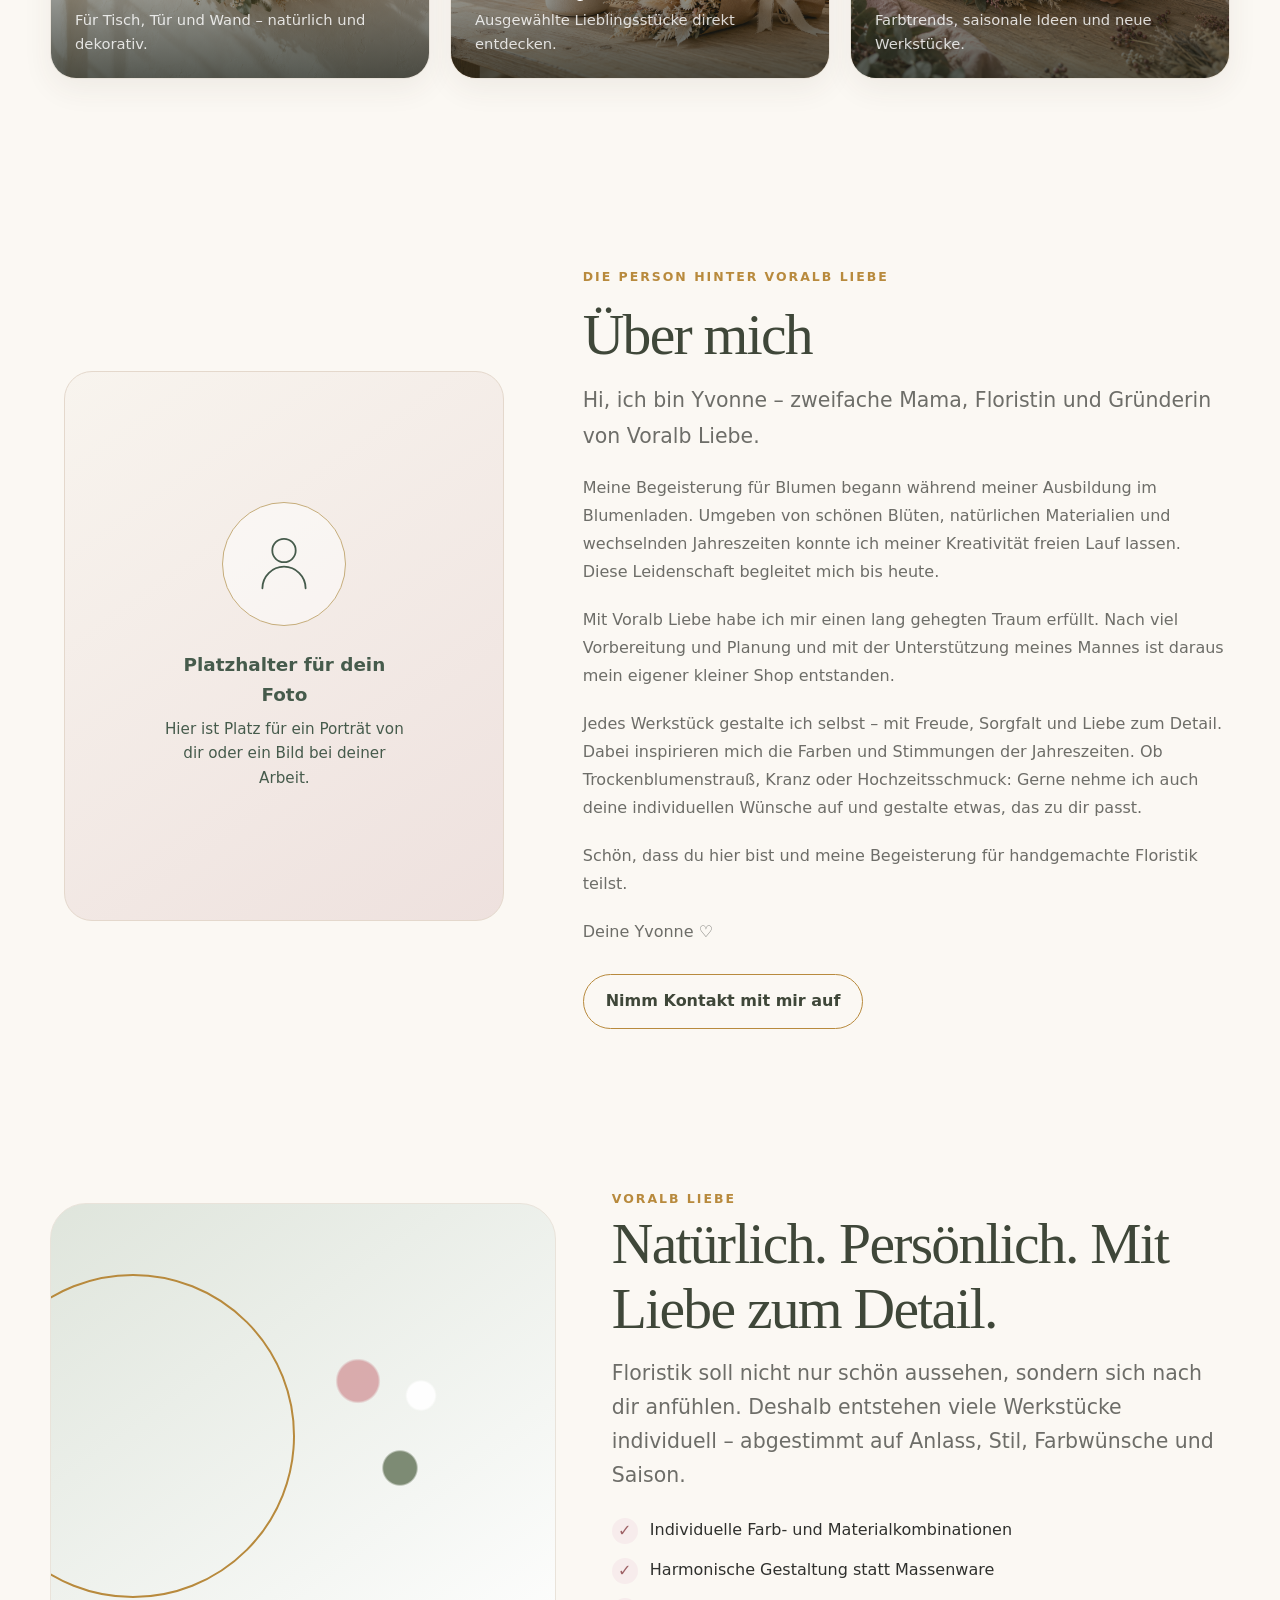
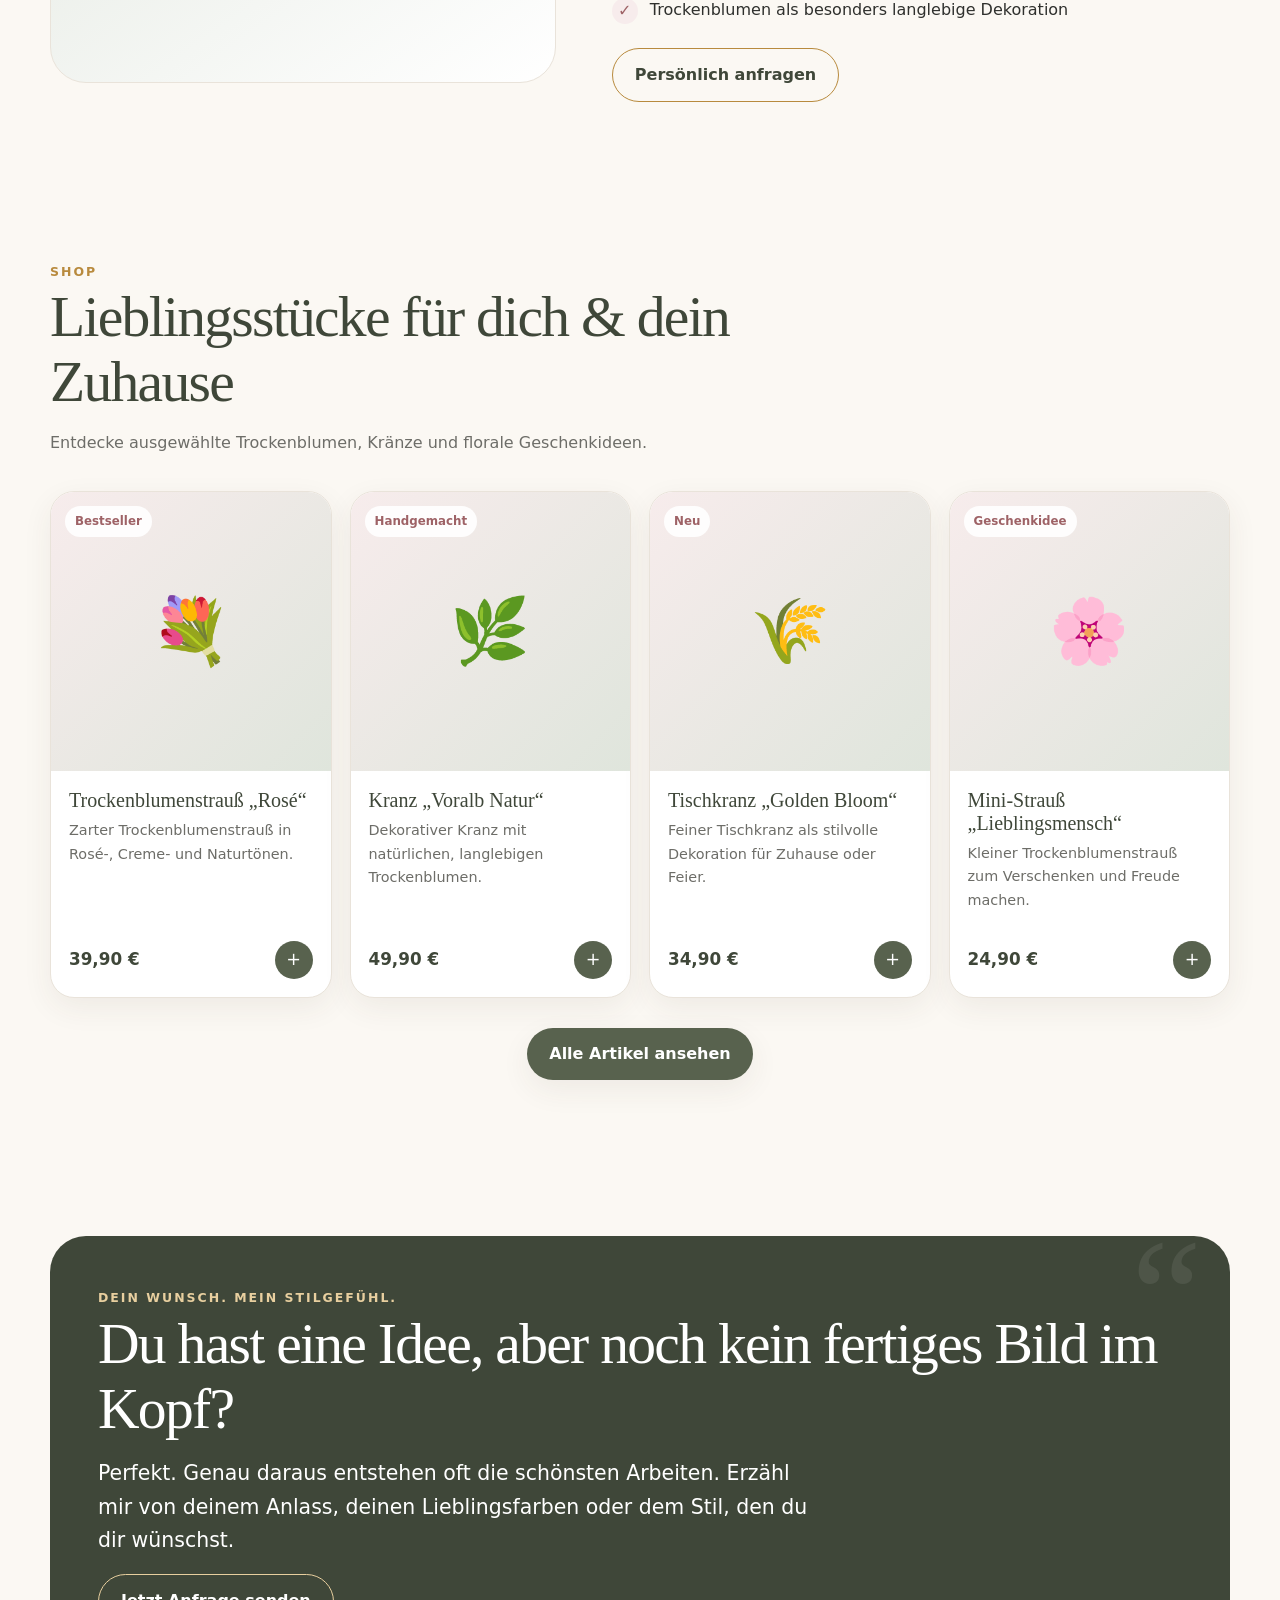
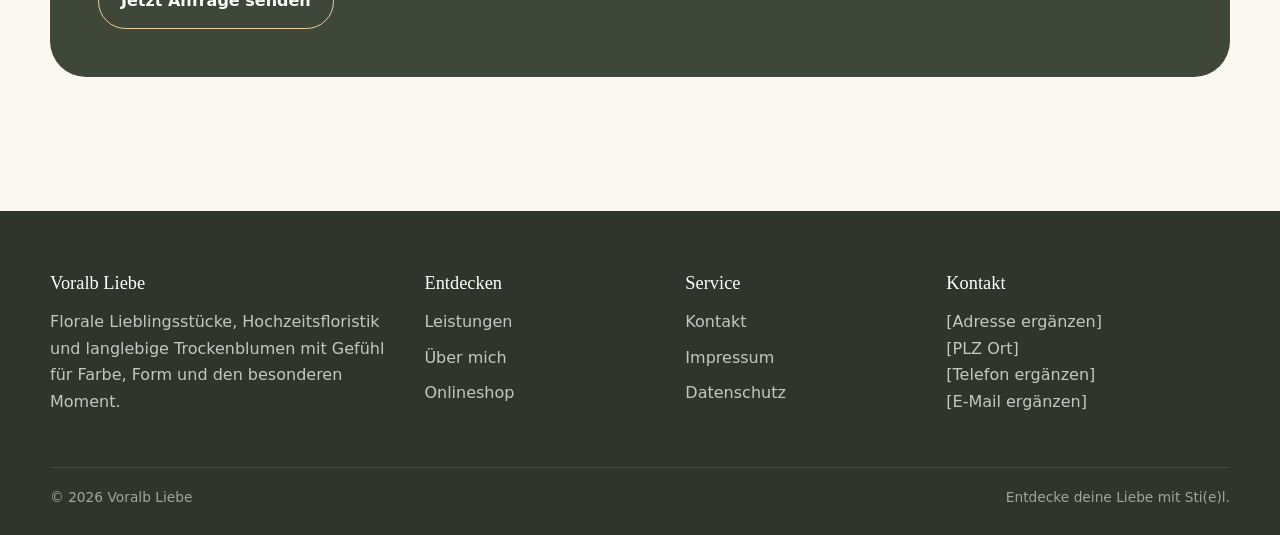
==== commit 65570ad7: "Add files via upload" ====
--- a/index.html
+++ b/index.html
@@ -1,12 +1,12 @@
 <!doctype html><html lang="de"><head><meta charset="utf-8"><meta name="viewport" content="width=device-width,initial-scale=1"><title>Voralb Liebe | Floristik, Trockenblumen & Hochzeitsschmuck</title><meta name="description" content="Voralb Liebe – handgemachte Floristik, Trockenblumen, Kränze, Sträuße und Hochzeitsschmuck. Entdecke deine Liebe mit Sti(e)l."><meta name="robots" content="index,follow"><link rel="canonical" href="https://voralbliebe.de/"><link rel="icon" href="logo-voralbliebe.jpg"><link rel="stylesheet" href="styles.css">
-<meta property="og:title" content="Voralb Liebe | Floristik, Trockenblumen & Hochzeitsschmuck"><meta property="og:description" content="Voralb Liebe – handgemachte Floristik, Trockenblumen, Kränze, Sträuße und Hochzeitsschmuck. Entdecke deine Liebe mit Sti(e)l."><meta property="og:type" content="website"><meta property="og:locale" content="de_DE"><script type="application/ld+json">{"@context":"https://schema.org","@type":"Florist","name":"Voralb Liebe","url":"https://voralbliebe.de","description":"Voralb Liebe – handgemachte Floristik, Trockenblumen, Kränze, Sträuße und Hochzeitsschmuck. Entdecke deine Liebe mit Sti(e)l.","slogan":"Entdecke deine Liebe mit Sti(e)l"}</script></head><body><header class="header"><div class="container nav"><a class="brand" href="index.html"><img src="logo-voralbliebe.jpg" alt="Voralb Liebe Logo"><span class="brand-copy"><strong>Voralb Liebe</strong><span>Entdecke deine Liebe mit Sti(e)l</span></span></a><nav class="navlinks" id="navLinks" aria-label="Hauptnavigation">
+<meta property="og:title" content="Voralb Liebe | Floristik, Trockenblumen & Hochzeitsschmuck"><meta property="og:description" content="Voralb Liebe – handgemachte Floristik, Trockenblumen, Kränze, Sträuße und Hochzeitsschmuck. Entdecke deine Liebe mit Sti(e)l."><meta property="og:type" content="website"><meta property="og:locale" content="de_DE"><script type="application/ld+json">{"@context":"https://schema.org","@type":"Florist","name":"Voralb Liebe","url":"https://voralbliebe.de","description":"Voralb Liebe – handgemachte Floristik, Trockenblumen, Kränze, Sträuße und Hochzeitsschmuck. Entdecke deine Liebe mit Sti(e)l.","slogan":"Entdecke deine Liebe mit Sti(e)l"}</script></head><body><header class="header"><div class="container nav"><a class="brand" href="index.html"><img src="logo-voralbliebe.jpg" alt="Voralb Liebe Logo"><span class="brand-copy"><strong>Voralb <span class="brand-liebe">Liebe</span></strong><span>Entdecke deine Liebe mit Sti(e)l</span></span></a><nav class="navlinks" id="navLinks" aria-label="Hauptnavigation">
   <a href="index.html">Startseite</a>
   <a href="leistungen.html">Leistungen</a>
   <a href="index.html#ueber-mich">Über mich</a>
   <a href="shop.html">Onlineshop</a>
   <a href="kontakt.html">Kontakt</a>
 </nav><div class="nav-actions"><button class="icon-btn" id="cartBtn" aria-label="Warenkorb">🛍️<span class="cart-count">0</span></button><a class="btn btn-primary" href="kontakt.html">Anfragen</a><button class="menu-btn" id="menuBtn" type="button" aria-label="Menü öffnen" aria-controls="navLinks" aria-expanded="false">☰</button></div></div></header><main><section class="hero"><div class="container hero-grid"><div class="hero-copy"><div class="eyebrow">Floristik mit Persönlichkeit</div><h1>Blumen, die <span class="script">Geschichten erzählen.</span></h1><p class="lead">Hochzeitsschmuck, Trockenblumen, individuelle Sträuße und handgefertigte Kränze – liebevoll gestaltet für besondere Momente und ein schönes Zuhause.</p><div class="hero-actions"><a class="btn btn-primary" href="shop.html">Zum Onlineshop</a><a class="btn btn-secondary" href="leistungen.html">Leistungen entdecken</a></div><div class="hero-note"><span>✦ Individuelle Anfertigung</span><span>✦ Handgemacht</span><span>✦ Saisonale Farbwelten</span></div></div><div class="hero-visual"><div class="hero-frame"><img src="logo-voralbliebe.jpg" alt="Voralb Liebe – florales Logo"></div><div class="hero-badge"><strong>Entdecke deine Liebe mit Sti(e)l.</strong><span>Florale Lieblingsstücke mit Herz.</span></div></div></div></section>
-<section class="section"><div class="container"><div class="section-head center"><span class="eyebrow">Was ich für dich gestalte</span><h2>Floristik für Lieblingsmomente</h2><p>Von der Hochzeit bis zur Tischdekoration: jedes Werkstück entsteht mit einem Blick für Harmonie, Material und deine persönliche Farbwelt.</p></div><div class="cards-grid"><a class="category-card" href="leistungen.html#hochzeit"><img src="logo-voralbliebe.jpg" alt="Hochzeitsschmuck"><span class="arrow">↗</span><div class="content"><h3>Hochzeitsschmuck</h3><p>Brautstrauß, Anstecker, Haarkranz und individuelle Blumendeko.</p></div></a><a class="category-card" href="leistungen.html#trockenblumen"><img src="logo-voralbliebe.jpg" alt="Trockenblumen"><span class="arrow">↗</span><div class="content"><h3>Trockenblumen</h3><p>Langlebige Lieblingsstücke ohne tägliche Pflege.</p></div></a><a class="category-card" href="leistungen.html#straeusse"><img src="logo-voralbliebe.jpg" alt="Sträuße aus Trockenblumen"><span class="arrow">↗</span><div class="content"><h3>Sträuße aus Trockenblumen</h3><p>Passend zur Jahreszeit oder individuell nach Wunsch.</p></div></a><a class="category-card" href="leistungen.html#kraenze"><img src="logo-voralbliebe.jpg" alt="Kränze aus Trockenblumen"><span class="arrow">↗</span><div class="content"><h3>Kränze</h3><p>Für Tisch, Tür und Wand – natürlich und dekorativ.</p></div></a><a class="category-card" href="shop.html"><img src="logo-voralbliebe.jpg" alt="Voralb Liebe Onlineshop"><span class="arrow">↗</span><div class="content"><h3>Onlineshop</h3><p>Ausgewählte Lieblingsstücke direkt entdecken.</p></div></a><a class="category-card" href="aktuelles.html"><img src="logo-voralbliebe.jpg" alt="Aktuelles von Voralb Liebe"><span class="arrow">↗</span><div class="content"><h3>Aktuelles</h3><p>Farbtrends, saisonale Ideen und neue Werkstücke.</p></div></a></div></div></section>
+<section class="section"><div class="container"><div class="section-head center"><span class="eyebrow">Was ich für dich gestalte</span><h2>Floristik für Lieblingsmomente</h2><p>Von der Hochzeit bis zur Tischdekoration: jedes Werkstück entsteht mit einem Blick für Harmonie, Material und deine persönliche Farbwelt.</p></div><div class="cards-grid"><a class="category-card" href="leistungen.html#hochzeit"><img src="Drei handgemachte Blütenlieblinge.png" alt="Hochzeitsschmuck"><span class="arrow">↗</span><div class="content"><h3>Hochzeitsschmuck</h3><p>Brautstrauß, Anstecker, Haarkranz und individuelle Blumendeko.</p></div></a><a class="category-card" href="leistungen.html#trockenblumen"><img src="Getrocknete Blüten in zarten Naturtönen.png" alt="Trockenblumen"><span class="arrow">↗</span><div class="content"><h3>Trockenblumen</h3><p>Langlebige Lieblingsstücke ohne tägliche Pflege.</p></div></a><a class="category-card" href="leistungen.html#straeusse"><img src="Handgebundener Trockenblumenstrauß in Altrosa.png" alt="Sträuße aus Trockenblumen"><span class="arrow">↗</span><div class="content"><h3>Sträuße aus Trockenblumen</h3><p>Passend zur Jahreszeit oder individuell nach Wunsch.</p></div></a><a class="category-card" href="leistungen.html#kraenze"><img src="Zarter Trockenblumenkranz mit Eukalyptus.png" alt="Kränze aus Trockenblumen"><span class="arrow">↗</span><div class="content"><h3>Kränze</h3><p>Für Tisch, Tür und Wand – natürlich und dekorativ.</p></div></a><a class="category-card" href="shop.html"><img src="Drei handgemachte Blütenlieblinge.png" alt="Voralb Liebe Onlineshop"><span class="arrow">↗</span><div class="content"><h3>Onlineshop</h3><p>Ausgewählte Lieblingsstücke direkt entdecken.</p></div></a><a class="category-card" href="aktuelles.html"><img src="Zarter Saisonkranz in liebevoller Handarbeit.png" alt="Aktuelles von Voralb Liebe"><span class="arrow">↗</span><div class="content"><h3>Aktuelles</h3><p>Farbtrends, saisonale Ideen und neue Werkstücke.</p></div></a></div></div></section>
 
 <!-- Über mich: Namen, Texte und Fotoplatzhalter später ersetzen. -->
 <section class="section" id="ueber-mich" aria-labelledby="ueber-mich-title">
@@ -26,13 +26,43 @@
     </figure>
 
     <div class="about-copy">
-      <span class="eyebrow">Die Person hinter Voralb Liebe</span>
-      <h2 id="ueber-mich-title">Über mich</h2>
-      <p class="lead">Hallo, ich bin [Name] – die Floristin hinter Voralb Liebe.</p>
-      <p>[Hier stellst du dich kurz vor: Wer bist du, wie bist du zur Floristik gekommen und was begeistert dich an deiner Arbeit?]</p>
-      <p>[Hier erzählst du, wie Voralb Liebe entstanden ist und was dir bei der Gestaltung deiner Werkstücke besonders am Herzen liegt.]</p>
-      <a class="btn btn-secondary" href="kontakt.html">Nimm Kontakt mit mir auf</a>
-    </div>
+  <span class="eyebrow">Die Person hinter Voralb Liebe</span>
+  <h2 id="ueber-mich-title">Über mich</h2>
+
+  <p class="lead">
+    Hi, ich bin Yvonne – zweifache Mama, Floristin und Gründerin von Voralb Liebe.
+  </p>
+
+  <p>
+    Meine Begeisterung für Blumen begann während meiner Ausbildung im Blumenladen.
+    Umgeben von schönen Blüten, natürlichen Materialien und wechselnden Jahreszeiten
+    konnte ich meiner Kreativität freien Lauf lassen. Diese Leidenschaft begleitet
+    mich bis heute.
+  </p>
+
+  <p>
+    Mit Voralb Liebe habe ich mir einen lang gehegten Traum erfüllt.
+    Nach viel Vorbereitung und Planung und mit der Unterstützung meines Mannes
+    ist daraus mein eigener kleiner Shop entstanden.
+  </p>
+
+  <p>
+    Jedes Werkstück gestalte ich selbst – mit Freude, Sorgfalt und Liebe zum Detail.
+    Dabei inspirieren mich die Farben und Stimmungen der Jahreszeiten.
+    Ob Trockenblumenstrauß, Kranz oder Hochzeitsschmuck: Gerne nehme ich auch deine
+    individuellen Wünsche auf und gestalte etwas, das zu dir passt.
+  </p>
+
+  <p>
+    Schön, dass du hier bist und meine Begeisterung für handgemachte Floristik teilst.
+  </p>
+
+  <p>Deine Yvonne ♡</p>
+
+  <a class="btn btn-secondary" href="kontakt.html">
+    Nimm Kontakt mit mir auf
+  </a>
+</div>
   </div>
 </section>
 
--- a/styles.css
+++ b/styles.css
@@ -1,185 +1,328 @@
-:root{
-  --rose:#c78486;
-  --rose-deep:#9e6266;
-  --rose-soft:#f7ecec;
-  --green:#58624e;
-  --green-deep:#3f4739;
-  --sage:#dfe5dc;
-  --gold:#b88a3d;
-  --gold-soft:#e6d5b6;
-  --cream:#fbf8f3;
-  --white:#ffffff;
-  --ink:#2f302d;
-  --muted:#6d6d68;
-  --line:#e9e3da;
-  --shadow:0 18px 50px rgba(64,54,44,.10);
-  --shadow-soft:0 10px 30px rgba(64,54,44,.07);
-  --radius:26px;
-  --radius-sm:18px;
-  --max:1180px;
-}
-*{box-sizing:border-box}
-html{scroll-behavior:smooth}
-body{margin:0;font-family:Inter,ui-sans-serif,system-ui,-apple-system,BlinkMacSystemFont,"Segoe UI",sans-serif;color:var(--ink);background:var(--cream);line-height:1.65}
-img{max-width:100%;display:block}
-a{color:inherit;text-decoration:none}
-button,input,textarea,select{font:inherit}
-.container{width:min(calc(100% - 32px),var(--max));margin-inline:auto}
-.eyebrow{font-size:.78rem;letter-spacing:.16em;text-transform:uppercase;color:var(--gold);font-weight:700}
-.section{padding:92px 0}
-.section-sm{padding:64px 0}
-.section-head{max-width:760px;margin:0 0 34px}
-.section-head.center{text-align:center;margin-inline:auto;margin-bottom:42px}
-h1,h2,h3{font-family:Georgia,"Times New Roman",serif;line-height:1.13;margin:0 0 16px;color:var(--green-deep);font-weight:500}
-h1{font-size:clamp(3rem,7vw,6.5rem);letter-spacing:-.04em}
-h2{font-size:clamp(2.2rem,4.5vw,4rem);letter-spacing:-.03em}
-h3{font-size:1.55rem}
-p{margin:0 0 1rem;color:var(--muted)}
-.lead{font-size:clamp(1.05rem,2vw,1.28rem);max-width:720px}
-.header{position:sticky;top:0;z-index:50;background:rgba(251,248,243,.88);backdrop-filter:blur(16px);border-bottom:1px solid rgba(184,138,61,.12)}
-.nav{display:flex;align-items:center;justify-content:space-between;min-height:78px;gap:22px}
-.brand{display:flex;align-items:center;gap:12px;min-width:210px}
-.brand img{width:58px;height:58px;border-radius:50%;object-fit:cover;border:1px solid var(--gold-soft)}
-.brand-copy{display:flex;flex-direction:column;line-height:1.05}
-.brand-copy strong{font-family:Georgia,"Times New Roman",serif;font-size:1.25rem;font-weight:500;color:var(--green-deep)}
-.brand-copy span{font-size:.68rem;letter-spacing:.12em;text-transform:uppercase;color:var(--rose-deep)}
-.navlinks{display:flex;align-items:center;gap:26px;font-size:.94rem}
-.navlinks a{position:relative}
-.navlinks a::after{content:"";position:absolute;left:0;bottom:-7px;height:1px;width:0;background:var(--gold);transition:.25s}
-.navlinks a:hover::after,.navlinks a.active::after{width:100%}
-.nav-actions{display:flex;align-items:center;gap:10px}
-.icon-btn,.menu-btn{border:1px solid var(--line);background:var(--white);width:44px;height:44px;border-radius:50%;display:grid;place-items:center;cursor:pointer;position:relative}
-.cart-count{position:absolute;right:-3px;top:-4px;background:var(--rose-deep);color:#fff;border-radius:999px;font-size:.68rem;min-width:19px;height:19px;padding:0 5px;display:grid;place-items:center}
-.menu-btn{display:none}
-.btn{display:inline-flex;align-items:center;justify-content:center;gap:10px;border:0;border-radius:999px;padding:13px 22px;font-weight:700;cursor:pointer;transition:.25s ease}
-.btn-primary{background:var(--green);color:#fff;box-shadow:var(--shadow-soft)}
-.btn-primary:hover{transform:translateY(-2px);background:var(--green-deep)}
-.btn-secondary{background:transparent;border:1px solid var(--gold);color:var(--green-deep)}
-.btn-secondary:hover{background:#fff}
-.hero{padding:48px 0 38px;overflow:hidden}
-.hero-grid{display:grid;grid-template-columns:1.05fr .95fr;align-items:center;gap:58px}
-.hero-copy{padding:38px 0}
-.hero-copy .eyebrow{margin-bottom:18px}
-.hero-copy h1 .script{font-family:"Segoe Script","Snell Roundhand",cursive;color:var(--gold);font-weight:400;display:block;font-size:.73em;letter-spacing:-.02em;margin-top:-2px}
-.hero-copy .lead{margin:24px 0 30px}
-.hero-actions{display:flex;gap:12px;flex-wrap:wrap}
-.hero-note{display:flex;gap:18px;flex-wrap:wrap;margin-top:28px;font-size:.9rem;color:var(--muted)}
-.hero-note span{display:flex;align-items:center;gap:8px}
-.hero-visual{position:relative;min-height:580px}
-.hero-frame{position:absolute;inset:18px 0 18px 34px;border:1px solid var(--gold);border-radius:48% 48% 26px 26px;overflow:hidden;background:#fff;box-shadow:var(--shadow)}
-.hero-frame img{width:100%;height:100%;object-fit:cover}
-.hero-badge{position:absolute;left:0;bottom:54px;background:var(--white);border:1px solid var(--gold-soft);border-radius:22px;padding:18px 20px;max-width:220px;box-shadow:var(--shadow-soft)}
-.hero-badge strong{display:block;font-family:Georgia,"Times New Roman",serif;color:var(--green-deep);font-size:1.1rem;margin-bottom:4px}
-.cards-grid{display:grid;grid-template-columns:repeat(3,1fr);gap:20px}
-.category-card{position:relative;min-height:310px;border-radius:var(--radius);overflow:hidden;background:#fff;border:1px solid var(--line);box-shadow:var(--shadow-soft)}
-.category-card::before{content:"";position:absolute;inset:0;background:linear-gradient(180deg,transparent 30%,rgba(30,35,28,.74));z-index:1}
-.category-card img{width:100%;height:100%;object-fit:cover;position:absolute;inset:0}
-.category-card .content{position:absolute;z-index:2;left:24px;right:24px;bottom:22px;color:#fff}
-.category-card h3{color:#fff;margin-bottom:6px}
-.category-card p{color:rgba(255,255,255,.82);font-size:.92rem;margin:0}
-.category-card .arrow{position:absolute;right:20px;top:20px;z-index:2;width:42px;height:42px;background:rgba(255,255,255,.88);color:var(--green-deep);border-radius:50%;display:grid;place-items:center}
-.category-card:hover{transform:translateY(-4px);transition:.25s ease}
-.story{display:grid;grid-template-columns:.9fr 1.1fr;gap:56px;align-items:center}
-.story-art{background:linear-gradient(145deg,var(--sage),#fff);min-height:480px;border-radius:36px;position:relative;overflow:hidden;border:1px solid var(--line)}
-.story-art:before{content:"";position:absolute;width:320px;height:320px;border:2px solid var(--gold);border-radius:50%;left:-80px;top:70px}
-.story-art:after{content:"";position:absolute;width:210px;height:290px;background:radial-gradient(circle at 30% 30%,#d6a3a6 0 8%,transparent 9%),radial-gradient(circle at 60% 35%,#fff 0 6%,transparent 7%),radial-gradient(circle at 50% 60%,#718067 0 8%,transparent 9%);filter:blur(.2px);opacity:.9;right:50px;top:90px;border-radius:45% 55% 48% 52%}
-.checklist{display:grid;gap:13px;margin:24px 0}
-.check{display:flex;gap:12px;align-items:flex-start}
-.check i{width:26px;height:26px;border-radius:50%;display:grid;place-items:center;background:var(--rose-soft);color:var(--rose-deep);font-style:normal;flex:0 0 auto;margin-top:1px}
-.check span{color:var(--ink)}
-.feature-strip{display:grid;grid-template-columns:repeat(4,1fr);gap:14px;margin-top:30px}
-.feature{background:#fff;border:1px solid var(--line);border-radius:18px;padding:18px}
-.feature strong{display:block;color:var(--green-deep);margin-bottom:4px}
-.feature small{color:var(--muted)}
-.products-grid{display:grid;grid-template-columns:repeat(4,1fr);gap:18px}
-.product-card{background:#fff;border:1px solid var(--line);border-radius:24px;overflow:hidden;box-shadow:var(--shadow-soft);display:flex;flex-direction:column}
-.product-img{aspect-ratio:1/1;background:linear-gradient(135deg,var(--rose-soft),var(--sage));position:relative;display:grid;place-items:center;overflow:hidden}
-.product-img img{width:100%;height:100%;object-fit:cover}
-.product-badge{position:absolute;left:14px;top:14px;background:rgba(255,255,255,.92);padding:6px 10px;border-radius:999px;font-size:.74rem;font-weight:700;color:var(--rose-deep)}
-.product-body{padding:18px;display:flex;flex-direction:column;flex:1}
-.product-body h3{font-size:1.25rem;margin-bottom:7px}
-.product-body p{font-size:.9rem;flex:1}
-.price{display:flex;align-items:center;justify-content:space-between;gap:10px;margin-top:12px}
-.price strong{font-size:1.05rem;color:var(--green-deep)}
-.add-btn{width:38px;height:38px;border-radius:50%;border:0;background:var(--green);color:#fff;font-size:1.1rem;cursor:pointer}
-.testimonial{background:var(--green-deep);color:#fff;border-radius:36px;padding:48px;position:relative;overflow:hidden}
-.testimonial:after{content:"“";position:absolute;right:28px;top:-32px;font:10rem Georgia,serif;color:rgba(255,255,255,.08)}
-.testimonial p,.testimonial h2{color:#fff}
-.newsletter{background:linear-gradient(135deg,#f8eeee,#eef2ec);border:1px solid var(--line);border-radius:34px;padding:42px;display:grid;grid-template-columns:1.1fr .9fr;gap:30px;align-items:center}
-.newsletter form{display:flex;gap:10px}
-.field{width:100%;border:1px solid var(--line);background:#fff;border-radius:16px;padding:13px 15px;outline:none}
-.field:focus{border-color:var(--gold)}
-.page-hero{padding:70px 0 40px}
-.page-hero .inner{background:#fff;border:1px solid var(--line);border-radius:34px;padding:48px;box-shadow:var(--shadow-soft);position:relative;overflow:hidden}
-.page-hero .inner:after{content:"";position:absolute;width:210px;height:210px;border:1px solid var(--gold);border-radius:50%;right:-80px;top:-80px}
-.service-grid{display:grid;grid-template-columns:repeat(3,1fr);gap:20px}
-.service-card{background:#fff;border:1px solid var(--line);border-radius:24px;padding:26px}
-.service-card .num{font-family:Georgia,serif;color:var(--gold);font-size:2rem}
-.service-card ul{padding-left:18px;color:var(--muted)}
-.shop-toolbar{display:flex;justify-content:space-between;gap:16px;align-items:center;margin-bottom:28px;flex-wrap:wrap}
-.filters{display:flex;gap:8px;flex-wrap:wrap}
-.filter-btn{border:1px solid var(--line);background:#fff;border-radius:999px;padding:9px 14px;cursor:pointer}
-.filter-btn.active{background:var(--green);color:#fff;border-color:var(--green)}
-.search-wrap{min-width:min(100%,300px)}
-.article-grid{display:grid;grid-template-columns:repeat(3,1fr);gap:20px}
-.article-card{background:#fff;border:1px solid var(--line);border-radius:24px;overflow:hidden}
-.article-card .thumb{height:220px;background:linear-gradient(135deg,var(--sage),var(--rose-soft));display:grid;place-items:center;font-size:3rem}
-.article-card .body{padding:22px}
-.contact-grid{display:grid;grid-template-columns:.85fr 1.15fr;gap:30px}
-.contact-card,.form-card{background:#fff;border:1px solid var(--line);border-radius:26px;padding:28px}
-.form-grid{display:grid;grid-template-columns:1fr 1fr;gap:14px}
-.form-grid .full{grid-column:1/-1}
-label{display:block;font-size:.86rem;font-weight:700;color:var(--green-deep);margin-bottom:6px}
-textarea.field{min-height:150px;resize:vertical}
-.notice{font-size:.84rem;color:var(--muted)}
-.footer{background:#2f352b;color:#fff;padding:62px 0 26px;margin-top:70px}
-.footer-grid{display:grid;grid-template-columns:1.2fr .8fr .8fr 1fr;gap:34px}
-.footer h3{color:#fff;font-size:1.15rem}
-.footer p,.footer a{color:rgba(255,255,255,.72)}
-.footer a:hover{color:#fff}
-.footer-links{display:grid;gap:9px}
-.footer-bottom{border-top:1px solid rgba(255,255,255,.1);margin-top:36px;padding-top:18px;display:flex;justify-content:space-between;gap:18px;flex-wrap:wrap;color:rgba(255,255,255,.55);font-size:.86rem}
-.cart-drawer{position:fixed;inset:0;z-index:100;pointer-events:none}
-.cart-overlay{position:absolute;inset:0;background:rgba(18,20,17,.34);opacity:0;transition:.25s}
-.cart-panel{position:absolute;right:0;top:0;height:100%;width:min(92vw,430px);background:#fff;transform:translateX(100%);transition:.3s ease;padding:24px;display:flex;flex-direction:column;box-shadow:-20px 0 60px rgba(0,0,0,.12)}
-.cart-drawer.open{pointer-events:auto}
-.cart-drawer.open .cart-overlay{opacity:1}
-.cart-drawer.open .cart-panel{transform:translateX(0)}
-.cart-head{display:flex;justify-content:space-between;align-items:center;padding-bottom:15px;border-bottom:1px solid var(--line)}
-.cart-items{display:grid;gap:14px;overflow:auto;padding:18px 0;flex:1}
-.cart-item{display:grid;grid-template-columns:64px 1fr auto;gap:12px;align-items:center}
-.cart-item .mini{width:64px;height:64px;border-radius:14px;background:var(--rose-soft);display:grid;place-items:center}
-.cart-item strong{display:block;color:var(--green-deep)}
-.cart-item small{color:var(--muted)}
-.remove{border:0;background:transparent;color:var(--rose-deep);cursor:pointer;font-size:1.1rem}
-.cart-total{border-top:1px solid var(--line);padding-top:16px}
-.cart-total-row{display:flex;justify-content:space-between;margin-bottom:14px;font-size:1.08rem}
-.checkout-modal{position:fixed;inset:0;background:rgba(18,20,17,.45);z-index:120;display:none;place-items:center;padding:20px}
-.checkout-modal.open{display:grid}
-.checkout-box{background:#fff;border-radius:28px;padding:28px;width:min(100%,700px);max-height:90vh;overflow:auto}
-.alert{padding:12px 14px;border-radius:14px;margin:12px 0;display:none}
-.alert.show{display:block}
-.alert.success{background:#eaf4ea;color:#355b38}
-.alert.error{background:#f8e7e7;color:#8b3f42}
-.legal{background:#fff;border:1px solid var(--line);border-radius:24px;padding:30px}
-.legal h2{font-size:2rem;margin-top:28px}
-.legal h3{font-size:1.25rem;margin-top:22px}
-@media (max-width:980px){
-  .navlinks{position:fixed;left:16px;right:16px;top:88px;background:#fff;border:1px solid var(--line);border-radius:22px;padding:20px;display:none;flex-direction:column;align-items:flex-start;box-shadow:var(--shadow)}
-  .navlinks.open{display:flex}.menu-btn{display:grid}.nav-actions .btn{display:none}
-  .hero-grid,.story,.newsletter,.contact-grid{grid-template-columns:1fr}.hero-visual{min-height:500px}.hero-frame{inset:0 0 0 30px}
-  .cards-grid,.service-grid,.article-grid{grid-template-columns:repeat(2,1fr)}
-  .products-grid{grid-template-columns:repeat(2,1fr)}
-  .feature-strip{grid-template-columns:repeat(2,1fr)}
-  .footer-grid{grid-template-columns:1fr 1fr}
-}
-@media (max-width:640px){
-  .section{padding:68px 0}.section-sm{padding:48px 0}
-  .brand-copy span{display:none}.brand{min-width:auto}.brand img{width:50px;height:50px}
-  .hero{padding-top:24px}.hero-grid{gap:24px}.hero-copy{padding-bottom:4px}.hero-visual{min-height:390px}.hero-frame{left:12px;border-radius:36% 36% 22px 22px}.hero-badge{left:0;bottom:18px;max-width:190px}
-  .cards-grid,.service-grid,.products-grid,.article-grid,.feature-strip,.footer-grid,.form-grid{grid-template-columns:1fr}
-  .newsletter{padding:28px}.newsletter form{flex-direction:column}
-  .page-hero .inner{padding:30px}
-  .testimonial{padding:32px 26px}
-  .footer{padding-top:46px}
-}
+:root{
+  --rose:#c78486;
+  --rose-deep:#9e6266;
+  --rose-soft:#f7ecec;
+  --green:#58624e;
+  --green-deep:#3f4739;
+  --sage:#dfe5dc;
+  --gold:#b88a3d;
+  --gold-soft:#e6d5b6;
+  --cream:#fbf8f3;
+  --white:#ffffff;
+  --ink:#2f302d;
+  --muted:#6d6d68;
+  --line:#e9e3da;
+  --shadow:0 18px 50px rgba(64,54,44,.10);
+  --shadow-soft:0 10px 30px rgba(64,54,44,.07);
+  --radius:26px;
+  --radius-sm:18px;
+  --max:1180px;
+}
+*{box-sizing:border-box}
+html{scroll-behavior:smooth}
+body{margin:0;font-family:Inter,ui-sans-serif,system-ui,-apple-system,BlinkMacSystemFont,"Segoe UI",sans-serif;color:var(--ink);background:var(--cream);line-height:1.65}
+img{max-width:100%;display:block}
+a{color:inherit;text-decoration:none}
+button,input,textarea,select{font:inherit}
+.container{width:min(calc(100% - 32px),var(--max));margin-inline:auto}
+.eyebrow{font-size:.78rem;letter-spacing:.16em;text-transform:uppercase;color:var(--gold);font-weight:700}
+.section{padding:92px 0}
+.section-sm{padding:64px 0}
+.section-head{max-width:760px;margin:0 0 34px}
+.section-head.center{text-align:center;margin-inline:auto;margin-bottom:42px}
+h1,h2,h3{font-family:Georgia,"Times New Roman",serif;line-height:1.13;margin:0 0 16px;color:var(--green-deep);font-weight:500}
+h1{font-size:clamp(3rem,7vw,6.5rem);letter-spacing:-.04em}
+h2{font-size:clamp(2.2rem,4.5vw,4rem);letter-spacing:-.03em}
+h3{font-size:1.55rem}
+p{margin:0 0 1rem;color:var(--muted)}
+.lead{font-size:clamp(1.05rem,2vw,1.28rem);max-width:720px}
+.header{position:sticky;top:0;z-index:50;background:rgba(251,248,243,.88);backdrop-filter:blur(16px);border-bottom:1px solid rgba(184,138,61,.12)}
+.nav{display:flex;align-items:center;justify-content:space-between;min-height:78px;gap:22px}
+.brand{display:flex;align-items:center;gap:12px;min-width:210px}
+.brand img{width:58px;height:58px;border-radius:50%;object-fit:cover;border:1px solid var(--gold-soft)}
+.brand-copy{display:flex;flex-direction:column;line-height:1.05}
+.brand-copy strong{font-family:Georgia,"Times New Roman",serif;font-size:1.25rem;font-weight:500;color:var(--green-deep)}
+.brand-copy > span{font-size:.68rem;letter-spacing:.12em;text-transform:uppercase;color:var(--rose-deep)}
+.navlinks{display:flex;align-items:center;gap:26px;font-size:.94rem}
+.navlinks a{position:relative}
+.navlinks a::after{content:"";position:absolute;left:0;bottom:-7px;height:1px;width:0;background:var(--gold);transition:.25s}
+.navlinks a:hover::after,.navlinks a.active::after{width:100%}
+.nav-actions{display:flex;align-items:center;gap:10px}
+.icon-btn,.menu-btn{border:1px solid var(--line);background:var(--white);width:44px;height:44px;border-radius:50%;display:grid;place-items:center;cursor:pointer;position:relative}
+.cart-count{position:absolute;right:-3px;top:-4px;background:var(--rose-deep);color:#fff;border-radius:999px;font-size:.68rem;min-width:19px;height:19px;padding:0 5px;display:grid;place-items:center}
+.menu-btn{display:none}
+.btn{display:inline-flex;align-items:center;justify-content:center;gap:10px;border:0;border-radius:999px;padding:13px 22px;font-weight:700;cursor:pointer;transition:.25s ease}
+.btn-primary{background:var(--green);color:#fff;box-shadow:var(--shadow-soft)}
+.btn-primary:hover{transform:translateY(-2px);background:var(--green-deep)}
+.btn-secondary{background:transparent;border:1px solid var(--gold);color:var(--green-deep)}
+.btn-secondary:hover{background:#fff}
+.hero{padding:48px 0 38px;overflow:hidden}
+.hero-grid{display:grid;grid-template-columns:1.05fr .95fr;align-items:center;gap:58px}
+.hero-copy{padding:38px 0}
+.hero-copy .eyebrow{margin-bottom:18px}
+.hero-copy h1 .script{font-family:"Segoe Script","Snell Roundhand",cursive;color:var(--gold);font-weight:400;display:block;font-size:.73em;letter-spacing:-.02em;margin-top:-2px}
+.hero-copy .lead{margin:24px 0 30px}
+.hero-actions{display:flex;gap:12px;flex-wrap:wrap}
+.hero-note{display:flex;gap:18px;flex-wrap:wrap;margin-top:28px;font-size:.9rem;color:var(--muted)}
+.hero-note span{display:flex;align-items:center;gap:8px}
+.hero-visual{position:relative;min-height:580px}
+.hero-frame{position:absolute;inset:18px 0 18px 34px;border:1px solid var(--gold);border-radius:48% 48% 26px 26px;overflow:hidden;background:#fff;box-shadow:var(--shadow)}
+.hero-frame img{width:100%;height:100%;object-fit:cover}
+.hero-badge{position:absolute;left:0;bottom:54px;background:var(--white);border:1px solid var(--gold-soft);border-radius:22px;padding:18px 20px;max-width:220px;box-shadow:var(--shadow-soft)}
+.hero-badge strong{display:block;font-family:Georgia,"Times New Roman",serif;color:var(--green-deep);font-size:1.1rem;margin-bottom:4px}
+.cards-grid{display:grid;grid-template-columns:repeat(3,1fr);gap:20px}
+.category-card{position:relative;min-height:310px;border-radius:var(--radius);overflow:hidden;background:#fff;border:1px solid var(--line);box-shadow:var(--shadow-soft)}
+.category-card::before{content:"";position:absolute;inset:0;background:linear-gradient(180deg,transparent 30%,rgba(30,35,28,.74));z-index:1}
+.category-card img{width:100%;height:100%;object-fit:cover;position:absolute;inset:0}
+.category-card .content{position:absolute;z-index:2;left:24px;right:24px;bottom:22px;color:#fff}
+.category-card h3{color:#fff;margin-bottom:6px}
+.category-card p{color:rgba(255,255,255,.82);font-size:.92rem;margin:0}
+.category-card .arrow{position:absolute;right:20px;top:20px;z-index:2;width:42px;height:42px;background:rgba(255,255,255,.88);color:var(--green-deep);border-radius:50%;display:grid;place-items:center}
+.category-card:hover{transform:translateY(-4px);transition:.25s ease}
+.story{display:grid;grid-template-columns:.9fr 1.1fr;gap:56px;align-items:center}
+.story-art{background:linear-gradient(145deg,var(--sage),#fff);min-height:480px;border-radius:36px;position:relative;overflow:hidden;border:1px solid var(--line)}
+.story-art:before{content:"";position:absolute;width:320px;height:320px;border:2px solid var(--gold);border-radius:50%;left:-80px;top:70px}
+.story-art:after{content:"";position:absolute;width:210px;height:290px;background:radial-gradient(circle at 30% 30%,#d6a3a6 0 8%,transparent 9%),radial-gradient(circle at 60% 35%,#fff 0 6%,transparent 7%),radial-gradient(circle at 50% 60%,#718067 0 8%,transparent 9%);filter:blur(.2px);opacity:.9;right:50px;top:90px;border-radius:45% 55% 48% 52%}
+.checklist{display:grid;gap:13px;margin:24px 0}
+.check{display:flex;gap:12px;align-items:flex-start}
+.check i{width:26px;height:26px;border-radius:50%;display:grid;place-items:center;background:var(--rose-soft);color:var(--rose-deep);font-style:normal;flex:0 0 auto;margin-top:1px}
+.check span{color:var(--ink)}
+.feature-strip{display:grid;grid-template-columns:repeat(4,1fr);gap:14px;margin-top:30px}
+.feature{background:#fff;border:1px solid var(--line);border-radius:18px;padding:18px}
+.feature strong{display:block;color:var(--green-deep);margin-bottom:4px}
+.feature small{color:var(--muted)}
+.products-grid{display:grid;grid-template-columns:repeat(4,1fr);gap:18px}
+.product-card{background:#fff;border:1px solid var(--line);border-radius:24px;overflow:hidden;box-shadow:var(--shadow-soft);display:flex;flex-direction:column}
+.product-img{aspect-ratio:1/1;background:linear-gradient(135deg,var(--rose-soft),var(--sage));position:relative;display:grid;place-items:center;overflow:hidden}
+.product-img img{width:100%;height:100%;object-fit:cover}
+.product-badge{position:absolute;left:14px;top:14px;background:rgba(255,255,255,.92);padding:6px 10px;border-radius:999px;font-size:.74rem;font-weight:700;color:var(--rose-deep)}
+.product-body{padding:18px;display:flex;flex-direction:column;flex:1}
+.product-body h3{font-size:1.25rem;margin-bottom:7px}
+.product-body p{font-size:.9rem;flex:1}
+.price{display:flex;align-items:center;justify-content:space-between;gap:10px;margin-top:12px}
+.price strong{font-size:1.05rem;color:var(--green-deep)}
+.add-btn{width:38px;height:38px;border-radius:50%;border:0;background:var(--green);color:#fff;font-size:1.1rem;cursor:pointer}
+.testimonial{background:var(--green-deep);color:#fff;border-radius:36px;padding:48px;position:relative;overflow:hidden}
+.testimonial:after{content:"“";position:absolute;right:28px;top:-32px;font:10rem Georgia,serif;color:rgba(255,255,255,.08)}
+.testimonial p,.testimonial h2{color:#fff}
+.newsletter{background:linear-gradient(135deg,#f8eeee,#eef2ec);border:1px solid var(--line);border-radius:34px;padding:42px;display:grid;grid-template-columns:1.1fr .9fr;gap:30px;align-items:center}
+.newsletter form{display:flex;gap:10px}
+.field{width:100%;border:1px solid var(--line);background:#fff;border-radius:16px;padding:13px 15px;outline:none}
+.field:focus{border-color:var(--gold)}
+.page-hero{padding:70px 0 40px}
+.page-hero .inner{background:#fff;border:1px solid var(--line);border-radius:34px;padding:48px;box-shadow:var(--shadow-soft);position:relative;overflow:hidden}
+.page-hero .inner:after{content:"";position:absolute;width:210px;height:210px;border:1px solid var(--gold);border-radius:50%;right:-80px;top:-80px}
+.service-grid{display:grid;grid-template-columns:repeat(3,1fr);gap:20px}
+.service-card{background:#fff;border:1px solid var(--line);border-radius:24px;padding:26px}
+.service-card .num{font-family:Georgia,serif;color:var(--gold);font-size:2rem}
+.service-card ul{padding-left:18px;color:var(--muted)}
+.shop-toolbar{display:flex;justify-content:space-between;gap:16px;align-items:center;margin-bottom:28px;flex-wrap:wrap}
+.filters{display:flex;gap:8px;flex-wrap:wrap}
+.filter-btn{border:1px solid var(--line);background:#fff;border-radius:999px;padding:9px 14px;cursor:pointer}
+.filter-btn.active{background:var(--green);color:#fff;border-color:var(--green)}
+.search-wrap{min-width:min(100%,300px)}
+.article-grid{display:grid;grid-template-columns:repeat(3,1fr);gap:20px}
+.article-card{background:#fff;border:1px solid var(--line);border-radius:24px;overflow:hidden}
+.article-card .thumb{height:220px;background:linear-gradient(135deg,var(--sage),var(--rose-soft));display:grid;place-items:center;font-size:3rem}
+.article-card .body{padding:22px}
+.contact-grid{display:grid;grid-template-columns:.85fr 1.15fr;gap:30px}
+.contact-card,.form-card{background:#fff;border:1px solid var(--line);border-radius:26px;padding:28px}
+.form-grid{display:grid;grid-template-columns:1fr 1fr;gap:14px}
+.form-grid .full{grid-column:1/-1}
+label{display:block;font-size:.86rem;font-weight:700;color:var(--green-deep);margin-bottom:6px}
+textarea.field{min-height:150px;resize:vertical}
+.notice{font-size:.84rem;color:var(--muted)}
+.footer{background:#2f352b;color:#fff;padding:62px 0 26px;margin-top:70px}
+.footer-grid{display:grid;grid-template-columns:1.2fr .8fr .8fr 1fr;gap:34px}
+.footer h3{color:#fff;font-size:1.15rem}
+.footer p,.footer a{color:rgba(255,255,255,.72)}
+.footer a:hover{color:#fff}
+.footer-links{display:grid;gap:9px}
+.footer-bottom{border-top:1px solid rgba(255,255,255,.1);margin-top:36px;padding-top:18px;display:flex;justify-content:space-between;gap:18px;flex-wrap:wrap;color:rgba(255,255,255,.55);font-size:.86rem}
+.cart-drawer{position:fixed;inset:0;z-index:100;pointer-events:none}
+.cart-overlay{position:absolute;inset:0;background:rgba(18,20,17,.34);opacity:0;transition:.25s}
+.cart-panel{position:absolute;right:0;top:0;height:100%;width:min(92vw,430px);background:#fff;transform:translateX(100%);transition:.3s ease;padding:24px;display:flex;flex-direction:column;box-shadow:-20px 0 60px rgba(0,0,0,.12)}
+.cart-drawer.open{pointer-events:auto}
+.cart-drawer.open .cart-overlay{opacity:1}
+.cart-drawer.open .cart-panel{transform:translateX(0)}
+.cart-head{display:flex;justify-content:space-between;align-items:center;padding-bottom:15px;border-bottom:1px solid var(--line)}
+.cart-items{display:grid;gap:14px;overflow:auto;padding:18px 0;flex:1}
+.cart-item{display:grid;grid-template-columns:64px 1fr auto;gap:12px;align-items:center}
+.cart-item .mini{width:64px;height:64px;border-radius:14px;background:var(--rose-soft);display:grid;place-items:center}
+.cart-item strong{display:block;color:var(--green-deep)}
+.cart-item small{color:var(--muted)}
+.remove{border:0;background:transparent;color:var(--rose-deep);cursor:pointer;font-size:1.1rem}
+.cart-total{border-top:1px solid var(--line);padding-top:16px}
+.cart-total-row{display:flex;justify-content:space-between;margin-bottom:14px;font-size:1.08rem}
+.checkout-modal{position:fixed;inset:0;background:rgba(18,20,17,.45);z-index:120;display:none;place-items:center;padding:20px}
+.checkout-modal.open{display:grid}
+.checkout-box{background:#fff;border-radius:28px;padding:28px;width:min(100%,700px);max-height:90vh;overflow:auto}
+.alert{padding:12px 14px;border-radius:14px;margin:12px 0;display:none}
+.alert.show{display:block}
+.alert.success{background:#eaf4ea;color:#355b38}
+.alert.error{background:#f8e7e7;color:#8b3f42}
+.legal{background:#fff;border:1px solid var(--line);border-radius:24px;padding:30px}
+.legal h2{font-size:2rem;margin-top:28px}
+.legal h3{font-size:1.25rem;margin-top:22px}
+@media (max-width:980px){
+  .navlinks{position:fixed;left:16px;right:16px;top:88px;background:#fff;border:1px solid var(--line);border-radius:22px;padding:20px;display:none;flex-direction:column;align-items:flex-start;box-shadow:var(--shadow)}
+  .navlinks.open{display:flex}.menu-btn{display:grid}.nav-actions .btn{display:none}
+  .hero-grid,.story,.newsletter,.contact-grid{grid-template-columns:1fr}.hero-visual{min-height:500px}.hero-frame{inset:0 0 0 30px}
+  .cards-grid,.service-grid,.article-grid{grid-template-columns:repeat(2,1fr)}
+  .products-grid{grid-template-columns:repeat(2,1fr)}
+  .feature-strip{grid-template-columns:repeat(2,1fr)}
+  .footer-grid{grid-template-columns:1fr 1fr}
+}
+@media (max-width:640px){
+  .section{padding:68px 0}.section-sm{padding:48px 0}
+  .brand-copy > span{display:none}.brand{min-width:auto}.brand img{width:50px;height:50px}
+  .hero{padding-top:24px}.hero-grid{gap:24px}.hero-copy{padding-bottom:4px}.hero-visual{min-height:390px}.hero-frame{left:12px;border-radius:36% 36% 22px 22px}.hero-badge{left:0;bottom:18px;max-width:190px}
+  .cards-grid,.service-grid,.products-grid,.article-grid,.feature-strip,.footer-grid,.form-grid{grid-template-columns:1fr}
+  .newsletter{padding:28px}.newsletter form{flex-direction:column}
+  .page-hero .inner{padding:30px}
+  .testimonial{padding:32px 26px}
+  .footer{padding-top:46px}
+}
+
+/* Über mich */
+#ueber-mich {
+    scroll-margin-top: 144px;
+  }
+
+  #ueber-mich .about-grid {
+    display: grid;
+    grid-template-columns: minmax(0, 0.84fr) minmax(0, 1.16fr);
+    align-items: center;
+    gap: clamp(24px, 5vw, 80px);
+  }
+
+  #ueber-mich .about-portrait {
+    box-sizing: border-box;
+    display: flex;
+    flex-direction: column;
+    align-items: center;
+    justify-content: center;
+    gap: 24px;
+    width: 100%;
+    max-width: 440px;
+    aspect-ratio: 4 / 5;
+    margin: 0 auto;
+    padding: 32px;
+    overflow: hidden;
+    border: 1px solid #e4d8cc;
+    border-radius: 28px;
+    background: linear-gradient(145deg, #f8f4ee 0%, #eee1de 100%);
+    color: #465b4c;
+    text-align: center;
+  }
+
+  #ueber-mich .about-photo-icon {
+    display: grid;
+    place-items: center;
+    width: 124px;
+    height: 124px;
+    border: 1px solid #c6ad7b;
+    border-radius: 50%;
+    background: rgba(255, 255, 255, 0.45);
+  }
+
+  #ueber-mich .about-portrait figcaption {
+    max-width: 250px;
+    line-height: 1.6;
+  }
+
+  #ueber-mich .about-portrait figcaption strong {
+    display: block;
+    font-size: 1.15rem;
+  }
+
+  #ueber-mich .about-portrait figcaption span {
+    display: block;
+    margin-top: 8px;
+    font-size: 0.95rem;
+  }
+
+  #ueber-mich .about-copy {
+    min-width: 0;
+  }
+
+  #ueber-mich .about-copy h2 {
+    margin-top: 12px;
+  }
+
+  #ueber-mich .about-copy p {
+    margin: 0 0 20px;
+    line-height: 1.75;
+  }
+
+  #ueber-mich .about-copy .btn {
+    margin-top: 8px;
+  }
+
+  @media (max-width: 780px) {
+    #ueber-mich .about-grid {
+      grid-template-columns: minmax(0, 1fr);
+      gap: 32px;
+    }
+
+    #ueber-mich .about-portrait {
+      max-width: 360px;
+      min-height: 320px;
+      aspect-ratio: auto;
+      padding: 24px;
+    }
+  }
+
+/* Anker, Tastaturbedienung und kleine Bildschirmbreiten */
+section[id], article[id] { scroll-margin-top: 110px; }
+#ueber-mich { scroll-margin-top: 144px; }
+:focus-visible { outline: 2px solid var(--gold); outline-offset: 4px; }
+h1, h2, h3 { overflow-wrap: anywhere; }
+button:disabled { cursor: default; opacity: .6; }
+
+@media (min-width: 981px) and (max-width: 1100px) {
+  .navlinks { position: fixed; left: 16px; right: 16px; top: 88px; background: #fff; border: 1px solid var(--line); border-radius: 22px; padding: 20px; display: none; flex-direction: column; align-items: flex-start; box-shadow: var(--shadow); }
+  .navlinks.open { display: flex; }
+  .menu-btn { display: grid; }
+  .nav-actions .btn { display: none; }
+}
+
+@media (max-width: 360px) {
+  .nav { gap: 10px; }
+  .brand { gap: 8px; }
+  .brand-copy strong { font-size: 1.08rem; }
+  .nav-actions { gap: 8px; }
+  .icon-btn, .menu-btn { width: 40px; height: 40px; }
+}
+
+@media (prefers-reduced-motion: reduce) {
+  html { scroll-behavior: auto; }
+  *, *::before, *::after { transition: none !important; }
+}
+
+/* Markenname: Voralb und Liebe mit unterschiedlichen Schriften */
+.brand-copy strong {
+  display: inline-flex;
+  align-items: baseline;
+  gap: 0.22em;
+  white-space: nowrap;
+}
+
+@font-face {
+  font-family: "Allura";
+  src: url("Allura-Regular.ttf") format("truetype");
+  font-weight: 400;
+  font-style: normal;
+  font-display: swap;
+}
+
+.brand-copy strong .brand-liebe {
+  display: inline;
+  font-family: "Allura", cursive;
+  font-size: 1.60em;
+  font-weight: 400;
+  line-height: 1.05;
+  color: var(--gold);
+  text-transform: none;
+  letter-spacing: normal;
+}
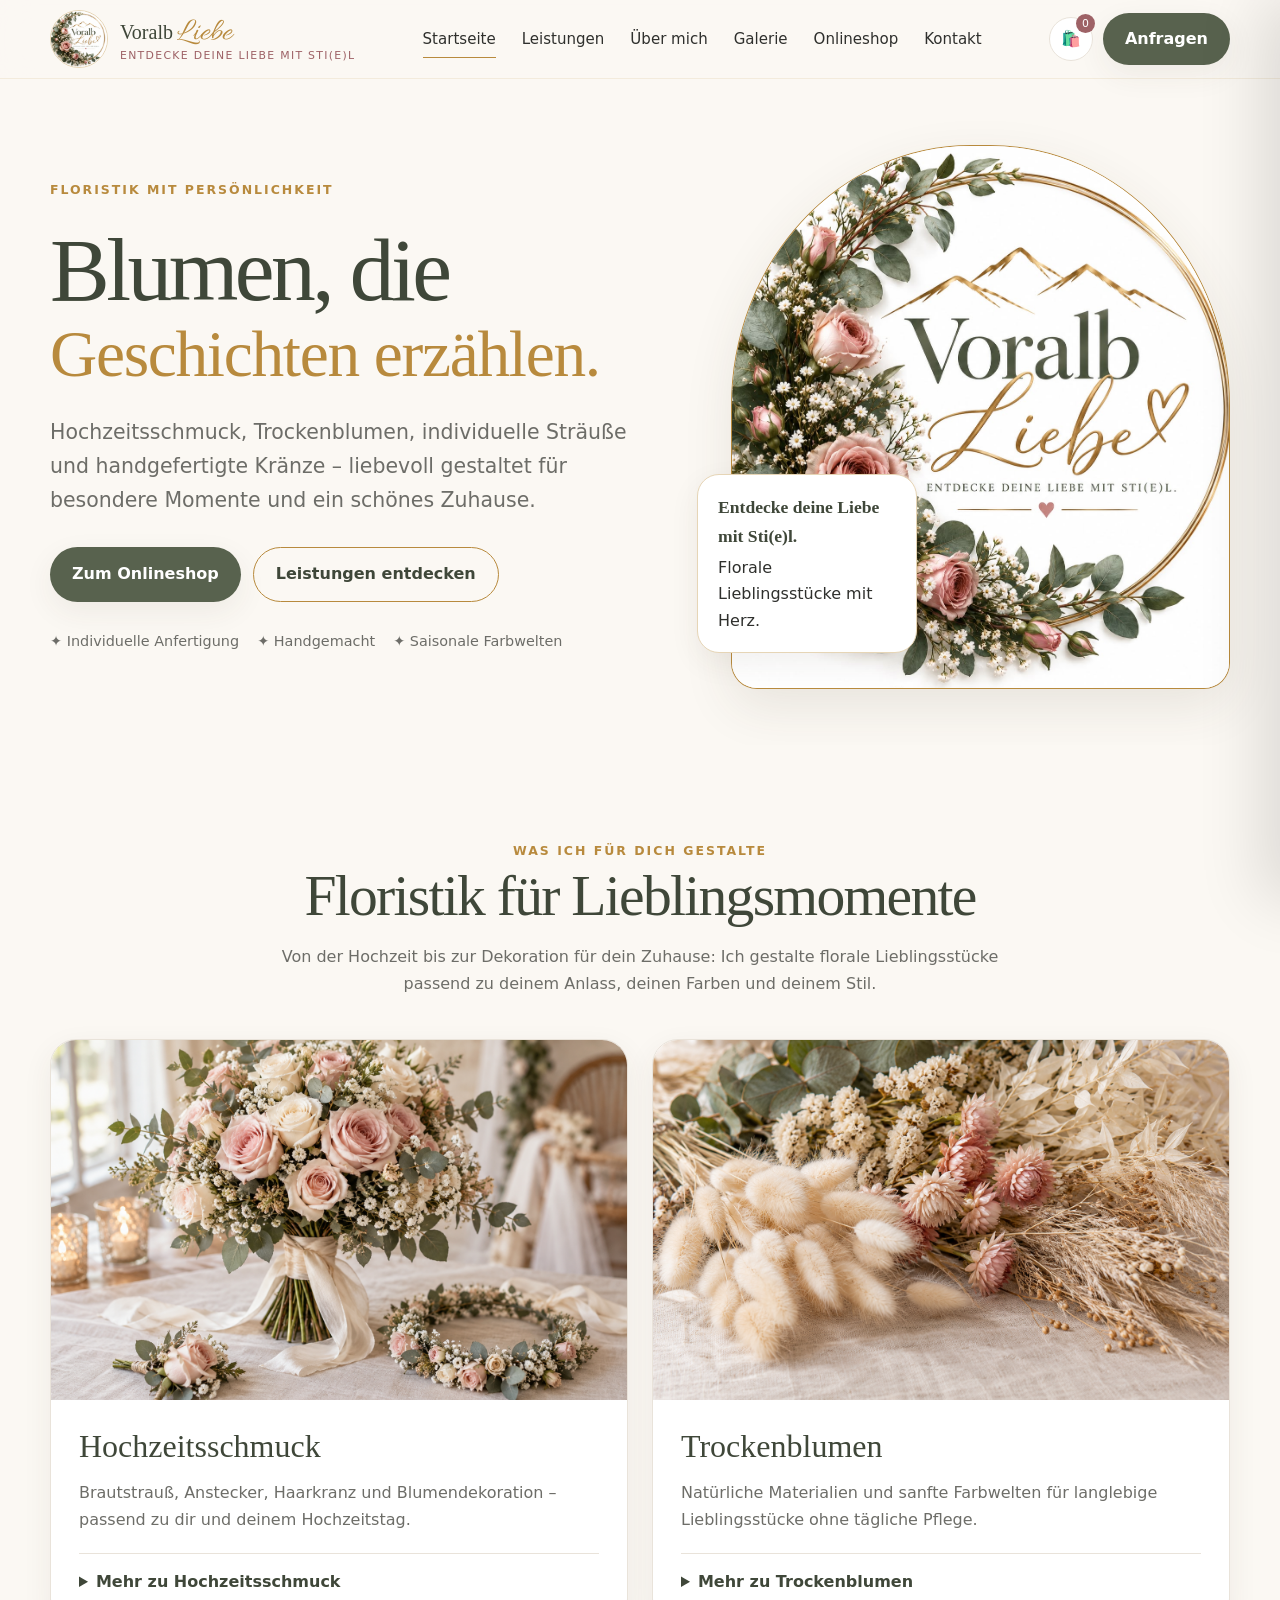
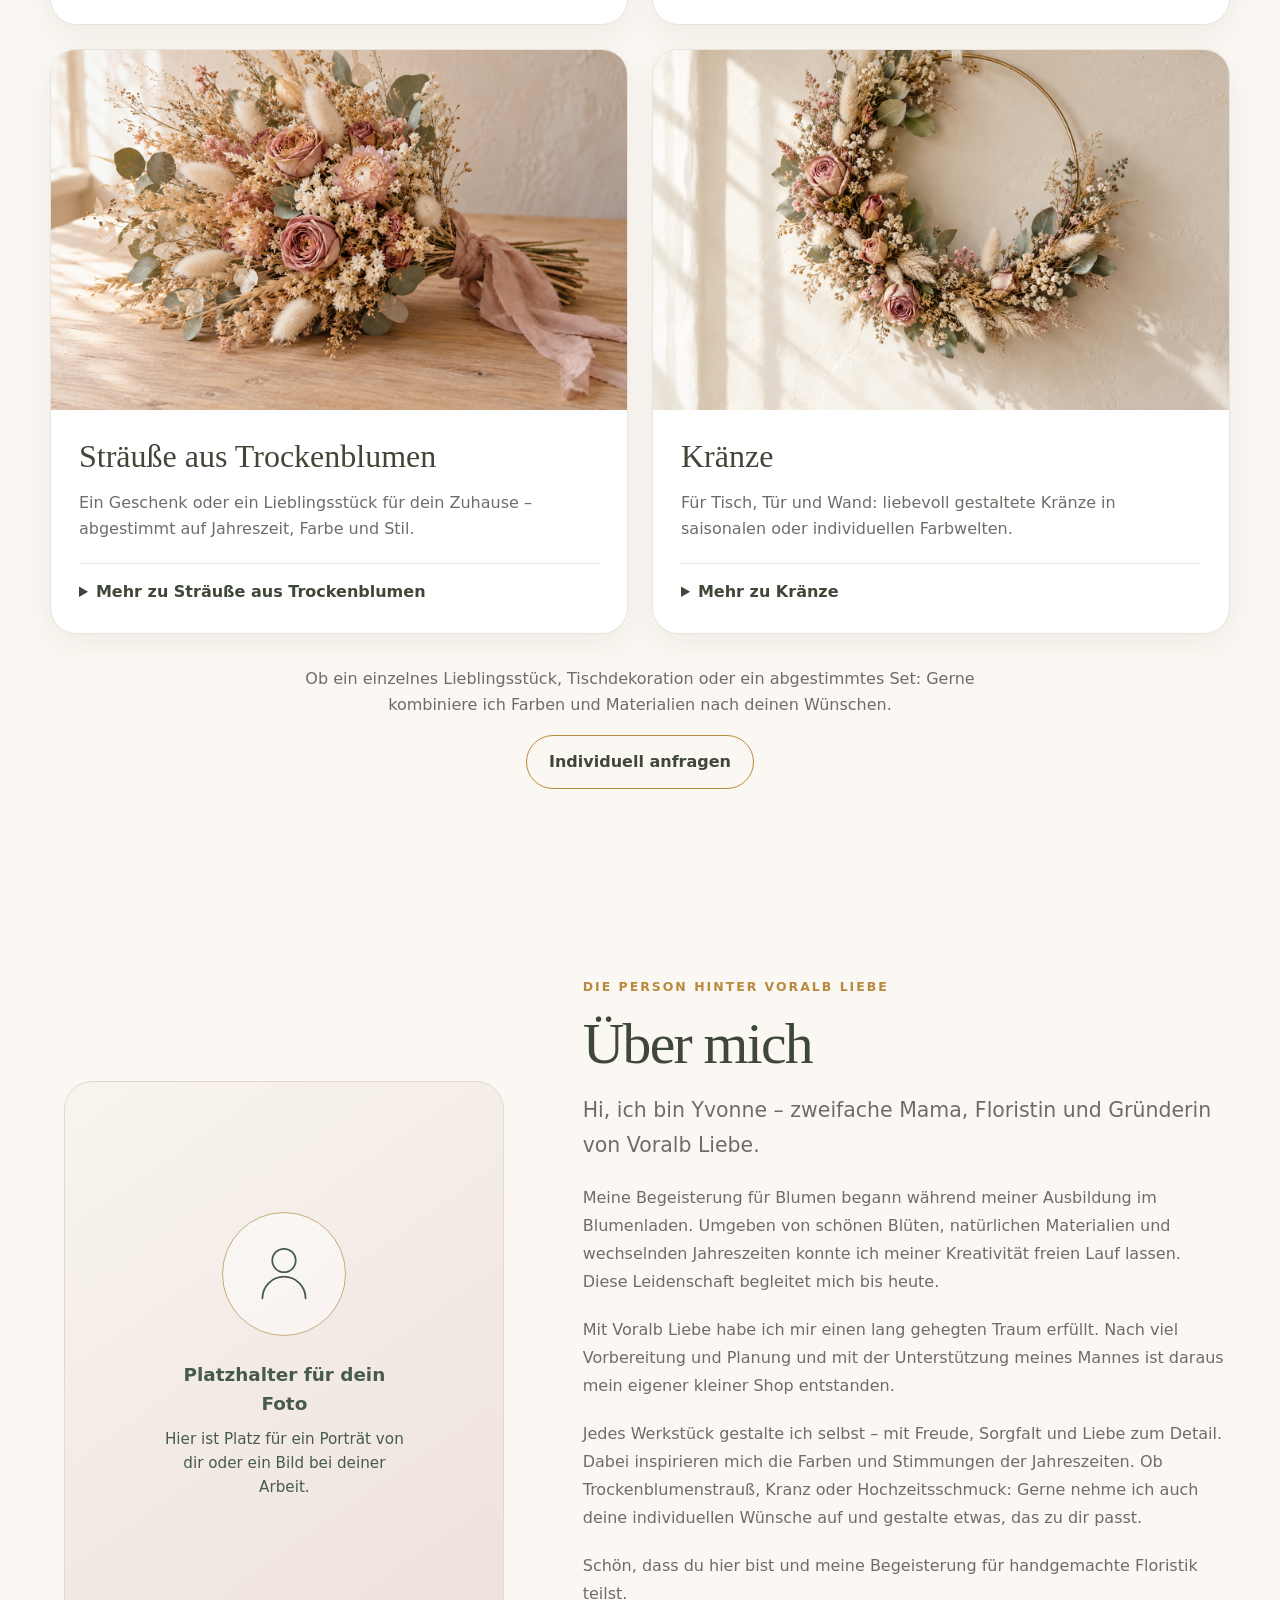
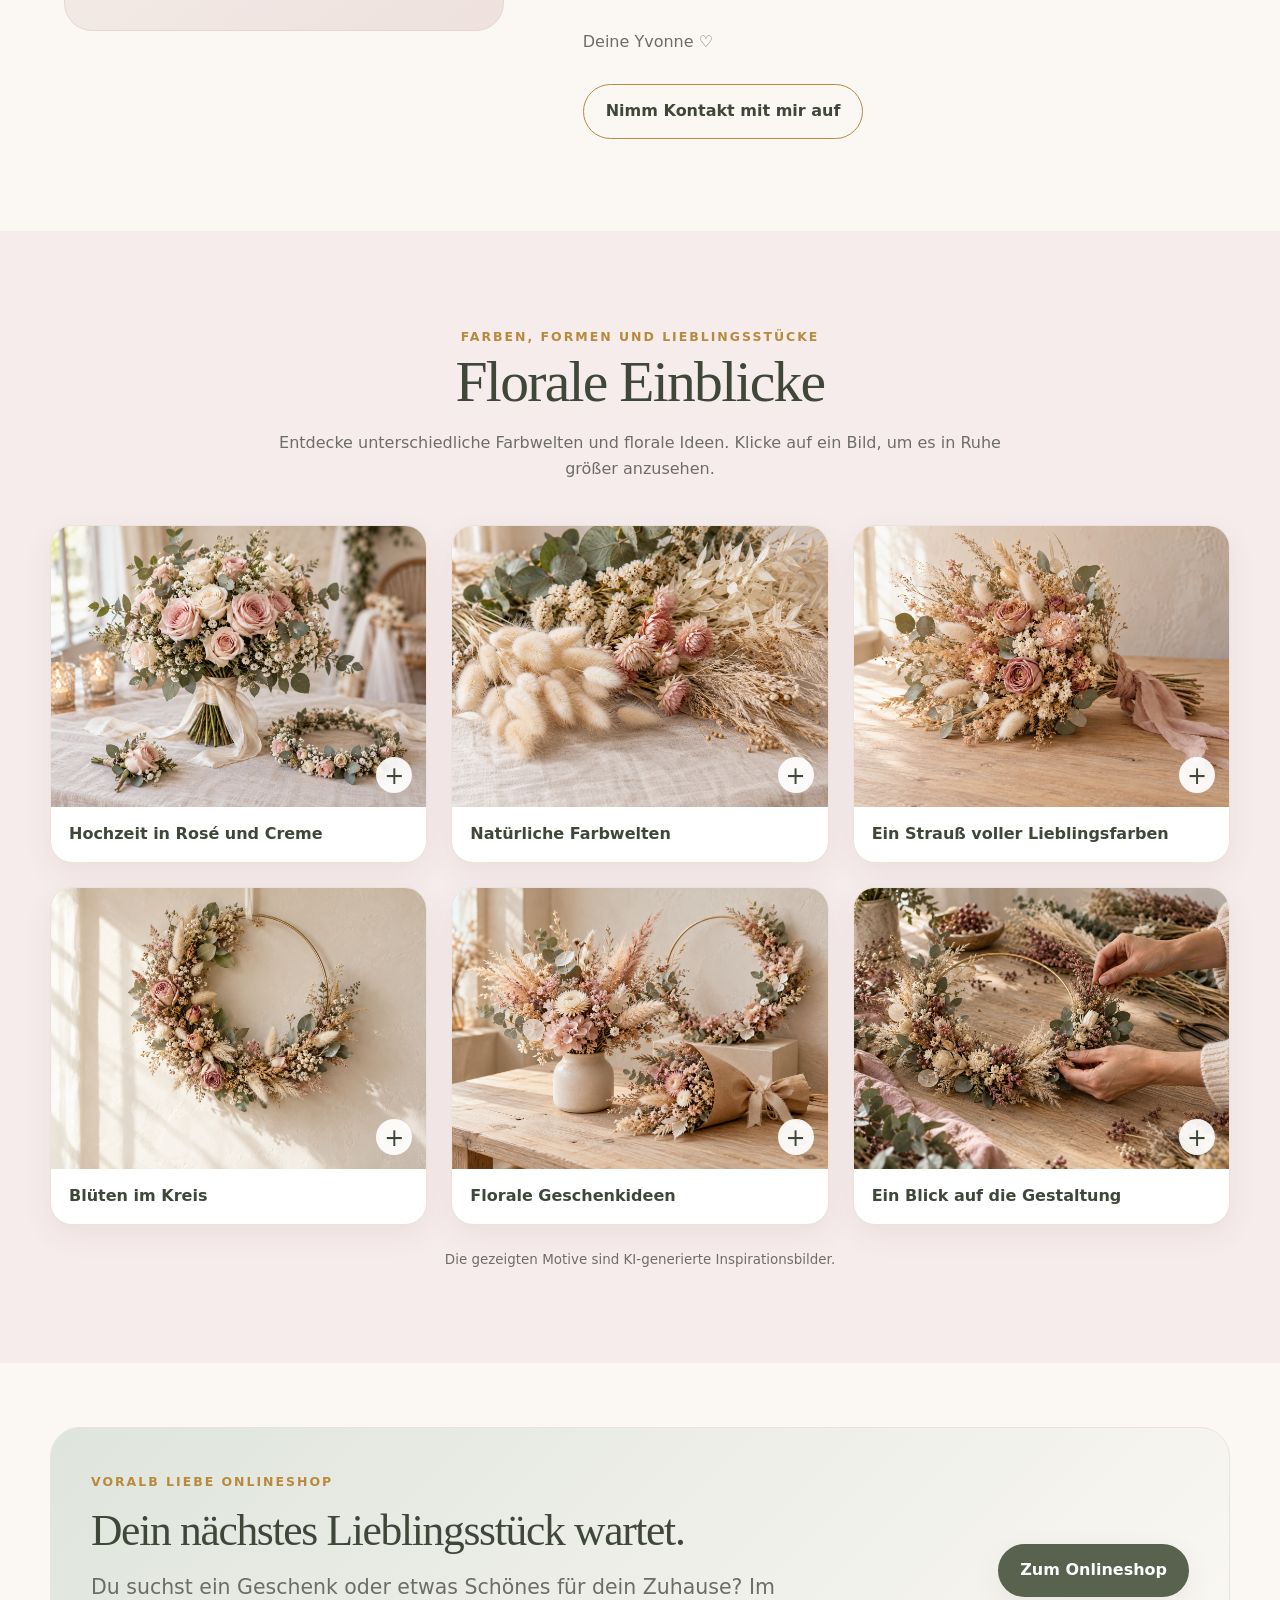
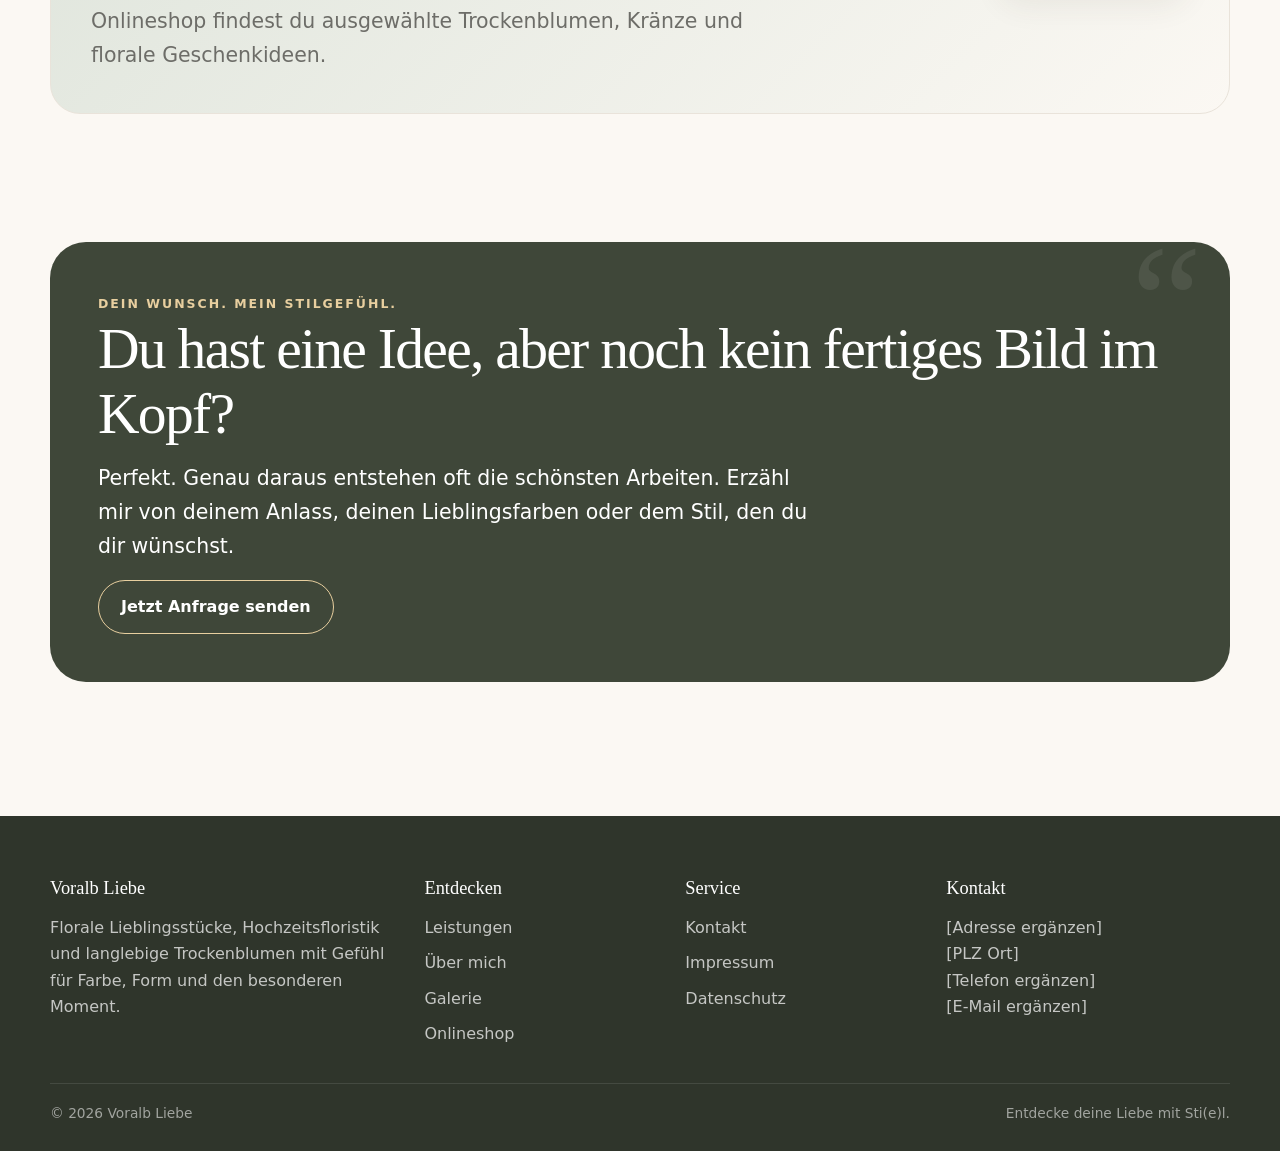
==== commit d1671605: "Add files via upload" ====
--- a/index.html
+++ b/index.html
@@ -1,14 +1,60 @@
 <!doctype html><html lang="de"><head><meta charset="utf-8"><meta name="viewport" content="width=device-width,initial-scale=1"><title>Voralb Liebe | Floristik, Trockenblumen & Hochzeitsschmuck</title><meta name="description" content="Voralb Liebe – handgemachte Floristik, Trockenblumen, Kränze, Sträuße und Hochzeitsschmuck. Entdecke deine Liebe mit Sti(e)l."><meta name="robots" content="index,follow"><link rel="canonical" href="https://voralbliebe.de/"><link rel="icon" href="logo-voralbliebe.jpg"><link rel="stylesheet" href="styles.css">
 <meta property="og:title" content="Voralb Liebe | Floristik, Trockenblumen & Hochzeitsschmuck"><meta property="og:description" content="Voralb Liebe – handgemachte Floristik, Trockenblumen, Kränze, Sträuße und Hochzeitsschmuck. Entdecke deine Liebe mit Sti(e)l."><meta property="og:type" content="website"><meta property="og:locale" content="de_DE"><script type="application/ld+json">{"@context":"https://schema.org","@type":"Florist","name":"Voralb Liebe","url":"https://voralbliebe.de","description":"Voralb Liebe – handgemachte Floristik, Trockenblumen, Kränze, Sträuße und Hochzeitsschmuck. Entdecke deine Liebe mit Sti(e)l.","slogan":"Entdecke deine Liebe mit Sti(e)l"}</script></head><body><header class="header"><div class="container nav"><a class="brand" href="index.html"><img src="logo-voralbliebe.jpg" alt="Voralb Liebe Logo"><span class="brand-copy"><strong>Voralb <span class="brand-liebe">Liebe</span></strong><span>Entdecke deine Liebe mit Sti(e)l</span></span></a><nav class="navlinks" id="navLinks" aria-label="Hauptnavigation">
   <a href="index.html">Startseite</a>
-  <a href="leistungen.html">Leistungen</a>
+  <a href="index.html#leistungen">Leistungen</a>
   <a href="index.html#ueber-mich">Über mich</a>
+  <a href="index.html#galerie">Galerie</a>
   <a href="shop.html">Onlineshop</a>
   <a href="kontakt.html">Kontakt</a>
-</nav><div class="nav-actions"><button class="icon-btn" id="cartBtn" aria-label="Warenkorb">🛍️<span class="cart-count">0</span></button><a class="btn btn-primary" href="kontakt.html">Anfragen</a><button class="menu-btn" id="menuBtn" type="button" aria-label="Menü öffnen" aria-controls="navLinks" aria-expanded="false">☰</button></div></div></header><main><section class="hero"><div class="container hero-grid"><div class="hero-copy"><div class="eyebrow">Floristik mit Persönlichkeit</div><h1>Blumen, die <span class="script">Geschichten erzählen.</span></h1><p class="lead">Hochzeitsschmuck, Trockenblumen, individuelle Sträuße und handgefertigte Kränze – liebevoll gestaltet für besondere Momente und ein schönes Zuhause.</p><div class="hero-actions"><a class="btn btn-primary" href="shop.html">Zum Onlineshop</a><a class="btn btn-secondary" href="leistungen.html">Leistungen entdecken</a></div><div class="hero-note"><span>✦ Individuelle Anfertigung</span><span>✦ Handgemacht</span><span>✦ Saisonale Farbwelten</span></div></div><div class="hero-visual"><div class="hero-frame"><img src="logo-voralbliebe.jpg" alt="Voralb Liebe – florales Logo"></div><div class="hero-badge"><strong>Entdecke deine Liebe mit Sti(e)l.</strong><span>Florale Lieblingsstücke mit Herz.</span></div></div></div></section>
-<section class="section"><div class="container"><div class="section-head center"><span class="eyebrow">Was ich für dich gestalte</span><h2>Floristik für Lieblingsmomente</h2><p>Von der Hochzeit bis zur Tischdekoration: jedes Werkstück entsteht mit einem Blick für Harmonie, Material und deine persönliche Farbwelt.</p></div><div class="cards-grid"><a class="category-card" href="leistungen.html#hochzeit"><img src="Drei handgemachte Blütenlieblinge.png" alt="Hochzeitsschmuck"><span class="arrow">↗</span><div class="content"><h3>Hochzeitsschmuck</h3><p>Brautstrauß, Anstecker, Haarkranz und individuelle Blumendeko.</p></div></a><a class="category-card" href="leistungen.html#trockenblumen"><img src="Getrocknete Blüten in zarten Naturtönen.png" alt="Trockenblumen"><span class="arrow">↗</span><div class="content"><h3>Trockenblumen</h3><p>Langlebige Lieblingsstücke ohne tägliche Pflege.</p></div></a><a class="category-card" href="leistungen.html#straeusse"><img src="Handgebundener Trockenblumenstrauß in Altrosa.png" alt="Sträuße aus Trockenblumen"><span class="arrow">↗</span><div class="content"><h3>Sträuße aus Trockenblumen</h3><p>Passend zur Jahreszeit oder individuell nach Wunsch.</p></div></a><a class="category-card" href="leistungen.html#kraenze"><img src="Zarter Trockenblumenkranz mit Eukalyptus.png" alt="Kränze aus Trockenblumen"><span class="arrow">↗</span><div class="content"><h3>Kränze</h3><p>Für Tisch, Tür und Wand – natürlich und dekorativ.</p></div></a><a class="category-card" href="shop.html"><img src="Drei handgemachte Blütenlieblinge.png" alt="Voralb Liebe Onlineshop"><span class="arrow">↗</span><div class="content"><h3>Onlineshop</h3><p>Ausgewählte Lieblingsstücke direkt entdecken.</p></div></a><a class="category-card" href="aktuelles.html"><img src="Zarter Saisonkranz in liebevoller Handarbeit.png" alt="Aktuelles von Voralb Liebe"><span class="arrow">↗</span><div class="content"><h3>Aktuelles</h3><p>Farbtrends, saisonale Ideen und neue Werkstücke.</p></div></a></div></div></section>
+</nav><div class="nav-actions"><button class="icon-btn" id="cartBtn" aria-label="Warenkorb">🛍️<span class="cart-count">0</span></button><a class="btn btn-primary" href="kontakt.html">Anfragen</a><button class="menu-btn" id="menuBtn" type="button" aria-label="Menü öffnen" aria-controls="navLinks" aria-expanded="false">☰</button></div></div></header><main>
+<section class="hero"><div class="container hero-grid"><div class="hero-copy"><div class="eyebrow">Floristik mit Persönlichkeit</div><h1>Blumen, die <span class="script">Geschichten erzählen.</span></h1><p class="lead">Hochzeitsschmuck, Trockenblumen, individuelle Sträuße und handgefertigte Kränze – liebevoll gestaltet für besondere Momente und ein schönes Zuhause.</p><div class="hero-actions"><a class="btn btn-primary" href="shop.html">Zum Onlineshop</a><a class="btn btn-secondary" href="#leistungen">Leistungen entdecken</a></div><div class="hero-note"><span>✦ Individuelle Anfertigung</span><span>✦ Handgemacht</span><span>✦ Saisonale Farbwelten</span></div></div><div class="hero-visual"><div class="hero-frame"><img src="logo-voralbliebe.jpg" alt="Voralb Liebe – florales Logo"></div><div class="hero-badge"><strong>Entdecke deine Liebe mit Sti(e)l.</strong><span>Florale Lieblingsstücke mit Herz.</span></div></div></div></section>
 
-<!-- Über mich: Namen, Texte und Fotoplatzhalter später ersetzen. -->
+<section class="section" id="leistungen" aria-labelledby="leistungen-title">
+  <div class="container">
+    <div class="section-head center">
+      <span class="eyebrow">Was ich für dich gestalte</span>
+      <h2 id="leistungen-title">Floristik für Lieblingsmomente</h2>
+      <p>Von der Hochzeit bis zur Dekoration für dein Zuhause: Ich gestalte florale Lieblingsstücke passend zu deinem Anlass, deinen Farben und deinem Stil.</p>
+    </div>
+    <div class="service-overview"><article class="service-feature" id="hochzeit">
+  <img class="service-feature-image" src="Zarter%20Brautstrau%C3%9F%20mit%20Boutonni%C3%A8re%20und%20Haarkranz.png" alt="Hochzeitsschmuck in Rosé-, Creme- und Naturtönen" loading="lazy" decoding="async" width="1448" height="1086">
+  <div class="service-feature-copy">
+    <h3>Hochzeitsschmuck</h3>
+    <p>Brautstrauß, Anstecker, Haarkranz und Blumendekoration – passend zu dir und deinem Hochzeitstag.</p>
+    <details class="service-details"><summary>Mehr zu Hochzeitsschmuck</summary><ul><li>Brautstrauß – gebunden oder als Hoop, auf Wunsch auch mit abgewinkelter Rose</li><li>Anstecker für ihn &amp; sie</li><li>Blumenhaarkranz</li><li>Individuelle Gestaltung nach deinem Wunsch und deiner Hochzeitsdekoration</li><li>Ausgewählte Blumen später auch im Shop erhältlich</li></ul></details>
+  </div>
+</article>
+<article class="service-feature" id="trockenblumen">
+  <img class="service-feature-image" src="Getrocknete%20Bl%C3%BCten%20in%20zarten%20Naturt%C3%B6nen.png" alt="Trockenblumen in Rosé-, Creme- und Naturtönen" loading="lazy" decoding="async" width="1448" height="1086">
+  <div class="service-feature-copy">
+    <h3>Trockenblumen</h3>
+    <p>Natürliche Materialien und sanfte Farbwelten für langlebige Lieblingsstücke ohne tägliche Pflege.</p>
+    <details class="service-details"><summary>Mehr zu Trockenblumen</summary><ul><li>Besonders langlebig</li><li>Benötigen kein Wasser</li><li>Keine direkte Sonne – so bleiben Farben möglichst lange schön</li><li>Harmonische Farbkombinationen</li><li>Stelle dir deinen eigenen Strauß zusammen</li></ul></details>
+  </div>
+</article>
+<article class="service-feature" id="straeusse">
+  <img class="service-feature-image" src="Handgebundener%20Trockenblumenstrau%C3%9F%20in%20Altrosa.png" alt="Sträuße aus Trockenblumen in Rosé-, Creme- und Naturtönen" loading="lazy" decoding="async" width="1448" height="1086">
+  <div class="service-feature-copy">
+    <h3>Sträuße aus Trockenblumen</h3>
+    <p>Ein Geschenk oder ein Lieblingsstück für dein Zuhause – abgestimmt auf Jahreszeit, Farbe und Stil.</p>
+    <details class="service-details"><summary>Mehr zu Sträuße aus Trockenblumen</summary><ul><li>Sträuße passend zu jeder Jahreszeit</li><li>Individuell bestellbar nach deinem Wunsch</li><li>Farbwelt und Stil frei kombinierbar</li><li>Ausgewählte Varianten im Onlineshop</li></ul></details>
+  </div>
+</article>
+<article class="service-feature" id="kraenze">
+  <img class="service-feature-image" src="Zarter%20Trockenblumenkranz%20mit%20Eukalyptus.png" alt="Kränze in Rosé-, Creme- und Naturtönen" loading="lazy" decoding="async" width="1448" height="1086">
+  <div class="service-feature-copy">
+    <h3>Kränze</h3>
+    <p>Für Tisch, Tür und Wand: liebevoll gestaltete Kränze in saisonalen oder individuellen Farbwelten.</p>
+    <details class="service-details"><summary>Mehr zu Kränze</summary><ul><li>Blumenkränze für den Tisch</li><li>Türkränze</li><li>Blumenkränze zur Wandgestaltung</li><li>Saisonale und individuelle Ausführungen</li></ul></details>
+  </div>
+</article></div>
+    <div class="service-closing">
+      <p>Ob ein einzelnes Lieblingsstück, Tischdekoration oder ein abgestimmtes Set: Gerne kombiniere ich Farben und Materialien nach deinen Wünschen.</p>
+      <a class="btn btn-secondary" href="kontakt.html">Individuell anfragen</a>
+    </div>
+  </div>
+</section>
+
 <section class="section" id="ueber-mich" aria-labelledby="ueber-mich-title">
   <div class="container about-grid">
     <!-- Diesen gesamten figure-Block später durch dein Porträtfoto ersetzen. -->
@@ -66,13 +112,52 @@
   </div>
 </section>
 
-<section class="section-sm"><div class="container story"><div class="story-art"></div><div><span class="eyebrow">Voralb Liebe</span><h2>Natürlich. Persönlich. Mit Liebe zum Detail.</h2><p class="lead">Floristik soll nicht nur schön aussehen, sondern sich nach dir anfühlen. Deshalb entstehen viele Werkstücke individuell – abgestimmt auf Anlass, Stil, Farbwünsche und Saison.</p><div class="checklist"><div class="check"><i>✓</i><span>Individuelle Farb- und Materialkombinationen</span></div><div class="check"><i>✓</i><span>Harmonische Gestaltung statt Massenware</span></div><div class="check"><i>✓</i><span>Trockenblumen als besonders langlebige Dekoration</span></div></div><a class="btn btn-secondary" href="kontakt.html">Persönlich anfragen</a></div></div></section>
-<section class="section"><div class="container"><div class="section-head"><span class="eyebrow">Shop</span><h2>Lieblingsstücke für dich & dein Zuhause</h2><p>Entdecke ausgewählte Trockenblumen, Kränze und florale Geschenkideen.</p></div><div class="products-grid" id="homeProducts"></div><div style="text-align:center;margin-top:30px"><a class="btn btn-primary" href="shop.html">Alle Artikel ansehen</a></div></div></section>
-<section class="section-sm"><div class="container testimonial"><span class="eyebrow" style="color:#e8cf9f">Dein Wunsch. Mein Stilgefühl.</span><h2>Du hast eine Idee, aber noch kein fertiges Bild im Kopf?</h2><p class="lead">Perfekt. Genau daraus entstehen oft die schönsten Arbeiten. Erzähl mir von deinem Anlass, deinen Lieblingsfarben oder dem Stil, den du dir wünschst.</p><a class="btn btn-secondary" href="kontakt.html" style="color:#fff;border-color:#e8cf9f">Jetzt Anfrage senden</a></div></section></main><footer class="footer"><div class="container"><div class="footer-grid"><div><h3>Voralb Liebe</h3><p>Florale Lieblingsstücke, Hochzeitsfloristik und langlebige Trockenblumen mit Gefühl für Farbe, Form und den besonderen Moment.</p></div><div><h3>Entdecken</h3><div class="footer-links">
-  <a href="leistungen.html">Leistungen</a>
+<section class="section" id="galerie" aria-labelledby="galerie-title">
+  <div class="container">
+    <div class="section-head center"><span class="eyebrow">Farben, Formen und Lieblingsstücke</span><h2 id="galerie-title">Florale Einblicke</h2><p>Entdecke unterschiedliche Farbwelten und florale Ideen. Klicke auf ein Bild, um es in Ruhe größer anzusehen.</p></div>
+    <div class="gallery-grid"><a class="gallery-item" href="Zarter%20Brautstrau%C3%9F%20mit%20Boutonni%C3%A8re%20und%20Haarkranz.png" data-gallery data-caption="Hochzeit in Rosé und Creme" aria-label="Hochzeit in Rosé und Creme – Bild vergrößern">
+  <figure><div class="gallery-image-wrap"><img src="Zarter%20Brautstrau%C3%9F%20mit%20Boutonni%C3%A8re%20und%20Haarkranz.png" alt="Brautstrauß mit passendem Anstecker und Blumenhaarkranz" loading="lazy" decoding="async" width="1448" height="1086"><span class="gallery-zoom" aria-hidden="true">+</span></div><figcaption>Hochzeit in Rosé und Creme</figcaption></figure>
+</a>
+<a class="gallery-item" href="Getrocknete%20Bl%C3%BCten%20in%20zarten%20Naturt%C3%B6nen.png" data-gallery data-caption="Natürliche Farbwelten" aria-label="Natürliche Farbwelten – Bild vergrößern">
+  <figure><div class="gallery-image-wrap"><img src="Getrocknete%20Bl%C3%BCten%20in%20zarten%20Naturt%C3%B6nen.png" alt="Getrocknete Blüten, Gräser und Eukalyptus auf hellem Leinen" loading="lazy" decoding="async" width="1448" height="1086"><span class="gallery-zoom" aria-hidden="true">+</span></div><figcaption>Natürliche Farbwelten</figcaption></figure>
+</a>
+<a class="gallery-item" href="Handgebundener%20Trockenblumenstrau%C3%9F%20in%20Altrosa.png" data-gallery data-caption="Ein Strauß voller Lieblingsfarben" aria-label="Ein Strauß voller Lieblingsfarben – Bild vergrößern">
+  <figure><div class="gallery-image-wrap"><img src="Handgebundener%20Trockenblumenstrau%C3%9F%20in%20Altrosa.png" alt="Trockenblumenstrauß mit altrosa Blüten und zartem Band" loading="lazy" decoding="async" width="1448" height="1086"><span class="gallery-zoom" aria-hidden="true">+</span></div><figcaption>Ein Strauß voller Lieblingsfarben</figcaption></figure>
+</a>
+<a class="gallery-item" href="Zarter%20Trockenblumenkranz%20mit%20Eukalyptus.png" data-gallery data-caption="Blüten im Kreis" aria-label="Blüten im Kreis – Bild vergrößern">
+  <figure><div class="gallery-image-wrap"><img src="Zarter%20Trockenblumenkranz%20mit%20Eukalyptus.png" alt="Trockenblumenkranz auf goldenem Ring mit Eukalyptus" loading="lazy" decoding="async" width="1448" height="1086"><span class="gallery-zoom" aria-hidden="true">+</span></div><figcaption>Blüten im Kreis</figcaption></figure>
+</a>
+<a class="gallery-item" href="Drei%20handgemachte%20Bl%C3%BCtenlieblinge.png" data-gallery data-caption="Florale Geschenkideen" aria-label="Florale Geschenkideen – Bild vergrößern">
+  <figure><div class="gallery-image-wrap"><img src="Drei%20handgemachte%20Bl%C3%BCtenlieblinge.png" alt="Dekorativer Trockenblumenstrauß, kleiner Geschenkstrauß und Kranz" loading="lazy" decoding="async" width="1448" height="1086"><span class="gallery-zoom" aria-hidden="true">+</span></div><figcaption>Florale Geschenkideen</figcaption></figure>
+</a>
+<a class="gallery-item" href="Zarter%20Saisonkranz%20in%20liebevoller%20Handarbeit.png" data-gallery data-caption="Ein Blick auf die Gestaltung" aria-label="Ein Blick auf die Gestaltung – Bild vergrößern">
+  <figure><div class="gallery-image-wrap"><img src="Zarter%20Saisonkranz%20in%20liebevoller%20Handarbeit.png" alt="Hände beim Gestalten eines floralen Rings mit Heidekraut und Trockenblumen" loading="lazy" decoding="async" width="1448" height="1086"><span class="gallery-zoom" aria-hidden="true">+</span></div><figcaption>Ein Blick auf die Gestaltung</figcaption></figure>
+</a></div>
+    <p class="notice gallery-notice">Die gezeigten Motive sind KI-generierte Inspirationsbilder.</p>
+  </div>
+</section>
+
+<section class="section-sm" id="shop-teaser" aria-labelledby="shop-teaser-title">
+  <div class="container shop-teaser">
+    <div><span class="eyebrow">Voralb Liebe Onlineshop</span><h2 id="shop-teaser-title">Dein nächstes Lieblingsstück wartet.</h2><p class="lead">Du suchst ein Geschenk oder etwas Schönes für dein Zuhause? Im Onlineshop findest du ausgewählte Trockenblumen, Kränze und florale Geschenkideen.</p></div>
+    <a class="btn btn-primary" href="shop.html">Zum Onlineshop</a>
+  </div>
+</section>
+
+<section class="section-sm"><div class="container testimonial"><span class="eyebrow" style="color:#e8cf9f">Dein Wunsch. Mein Stilgefühl.</span><h2>Du hast eine Idee, aber noch kein fertiges Bild im Kopf?</h2><p class="lead">Perfekt. Genau daraus entstehen oft die schönsten Arbeiten. Erzähl mir von deinem Anlass, deinen Lieblingsfarben oder dem Stil, den du dir wünschst.</p><a class="btn btn-secondary" href="kontakt.html" style="color:#fff;border-color:#e8cf9f">Jetzt Anfrage senden</a></div></section>
+</main><footer class="footer"><div class="container"><div class="footer-grid"><div><h3>Voralb Liebe</h3><p>Florale Lieblingsstücke, Hochzeitsfloristik und langlebige Trockenblumen mit Gefühl für Farbe, Form und den besonderen Moment.</p></div><div><h3>Entdecken</h3><div class="footer-links">
+  <a href="index.html#leistungen">Leistungen</a>
   <a href="index.html#ueber-mich">Über mich</a>
+  <a href="index.html#galerie">Galerie</a>
   <a href="shop.html">Onlineshop</a>
 </div></div><div><h3>Service</h3><div class="footer-links"><a href="kontakt.html">Kontakt</a><a href="impressum.html">Impressum</a><a href="datenschutz.html">Datenschutz</a></div></div><div><h3>Kontakt</h3><p>[Adresse ergänzen]<br>[PLZ Ort]<br>[Telefon ergänzen]<br>[E-Mail ergänzen]</p></div></div><div class="footer-bottom"><span>© <span id="year"></span> Voralb Liebe</span><span>Entdecke deine Liebe mit Sti(e)l.</span></div></div></footer>
 <div class="cart-drawer" id="cartDrawer" aria-hidden="true" inert><div class="cart-overlay"></div><aside class="cart-panel" role="dialog" aria-modal="true" aria-label="Dein Warenkorb" tabindex="-1"><div class="cart-head"><h3>Dein Warenkorb</h3><button class="icon-btn" id="cartClose" aria-label="Schließen">×</button></div><div class="cart-items" id="cartItems"></div><div class="cart-total"><div class="cart-total-row"><span>Gesamt</span><strong id="cartTotal">0,00 €</strong></div><button class="btn btn-primary" id="checkoutBtn" style="width:100%">Zur Bestellanfrage</button><p class="notice" style="margin-top:10px">Noch keine Online-Zahlung integriert. Die Bestellung wird als Anfrage übermittelt.</p></div></aside></div>
 <div class="checkout-modal" id="checkoutModal" aria-hidden="true" inert><div class="checkout-box" role="dialog" aria-modal="true" aria-label="Deine Bestellanfrage" tabindex="-1"><div class="cart-head"><div><span class="eyebrow">Bestellanfrage</span><h3 style="margin:6px 0 0">Deine Bestellung</h3></div><button class="icon-btn" id="checkoutClose" aria-label="Schließen">×</button></div><form id="checkoutForm" action="order.php" method="post" style="margin-top:20px"><input type="text" name="website" style="display:none" tabindex="-1" autocomplete="off"><input type="hidden" name="items" id="orderItems"><div class="form-grid"><div><label for="orderName">Name *</label><input class="field" id="orderName" name="name" autocomplete="name" maxlength="120" required></div><div><label for="orderEmail">E-Mail *</label><input class="field" id="orderEmail" name="email" type="email" autocomplete="email" maxlength="254" required></div><div class="full"><label for="orderAddress">Adresse</label><input class="field" id="orderAddress" name="address" autocomplete="street-address" maxlength="500"></div><div class="full"><label for="orderNote">Hinweis zur Bestellung</label><textarea class="field" id="orderNote" name="note" maxlength="10000"></textarea></div><div class="full"><label><input type="checkbox" name="privacy" value="1" required> Ich stimme der Verarbeitung meiner Angaben zur Bearbeitung der Anfrage zu. <a href="datenschutz.html">Datenschutzhinweise</a></label></div></div><div class="alert" id="orderAlert" role="status" aria-live="polite"></div><button class="btn btn-primary" type="submit">Bestellanfrage senden</button></form></div></div>
-<script src="products.js"></script><script src="main.js"></script><script src="forms.js"></script></body></html>
+<script src="products.js"></script><script src="main.js"></script><script src="forms.js"></script>
+<dialog class="gallery-dialog" id="galleryDialog" aria-labelledby="galleryDialogCaption">
+  <div class="gallery-dialog-toolbar"><span id="galleryDialogCounter" aria-live="polite"></span><button class="icon-btn" id="galleryDialogClose" type="button" aria-label="Galerie schließen" autofocus>×</button></div>
+  <div class="gallery-dialog-picture"><img id="galleryDialogImage" alt=""><button class="gallery-direction gallery-prev" id="galleryDialogPrev" type="button" aria-label="Vorheriges Bild">‹</button><button class="gallery-direction gallery-next" id="galleryDialogNext" type="button" aria-label="Nächstes Bild">›</button></div>
+  <p id="galleryDialogCaption"></p>
+</dialog>
+<script src="gallery.js"></script>
+</body></html>
--- a/styles.css
+++ b/styles.css
@@ -326,3 +326,61 @@
   text-transform: none;
   letter-spacing: normal;
 }
+
+/* Startseite: Leistungen, Galerie und Shop-Teaser */
+.service-overview { display: grid; grid-template-columns: repeat(2, minmax(0, 1fr)); gap: 24px; }
+.service-feature { background: var(--white); border: 1px solid var(--line); border-radius: var(--radius); overflow: hidden; box-shadow: var(--shadow-soft); }
+.service-feature-image { width: 100%; height: auto; aspect-ratio: 16 / 10; object-fit: cover; }
+.service-feature-copy { padding: 28px; }
+.service-feature-copy h3 { font-size: clamp(1.55rem, 2.5vw, 2rem); }
+.service-details { border-top: 1px solid var(--line); margin-top: 20px; padding-top: 15px; }
+.service-details summary { color: var(--green-deep); font-weight: 600; cursor: pointer; }
+.service-details ul { padding-left: 20px; color: var(--muted); margin: 16px 0 0; }
+.service-details li + li { margin-top: 6px; }
+.service-closing { max-width: 760px; text-align: center; margin: 32px auto 0; }
+#galerie { background: var(--rose-soft); }
+.gallery-grid { display: grid; grid-template-columns: repeat(3, minmax(0, 1fr)); gap: 24px; }
+.gallery-item { display: block; background: var(--white); border: 1px solid var(--line); border-radius: 22px; overflow: hidden; box-shadow: var(--shadow-soft); }
+.gallery-item figure { margin: 0; }
+.gallery-image-wrap { position: relative; overflow: hidden; }
+.gallery-image-wrap img { width: 100%; height: auto; aspect-ratio: 4 / 3; object-fit: cover; transition: transform .3s ease; }
+.gallery-item:hover img { transform: scale(1.04); }
+.gallery-zoom { position: absolute; right: 14px; bottom: 14px; width: 36px; height: 36px; border-radius: 50%; display: grid; place-items: center; background: rgba(255,255,255,.92); color: var(--green-deep); font-size: 1.5rem; }
+.gallery-item figcaption { padding: 16px 18px; color: var(--green-deep); font-weight: 600; line-height: 1.4; }
+.gallery-notice { text-align: center; margin: 24px 0 0; }
+.shop-teaser { display: flex; align-items: center; justify-content: space-between; gap: 36px; padding: 40px; background: linear-gradient(135deg, var(--sage), var(--cream)); border: 1px solid var(--line); border-radius: 30px; }
+.shop-teaser > div { max-width: 740px; }
+.shop-teaser h2 { font-size: clamp(2rem, 3.4vw, 3.4rem); margin-top: 12px; }
+.shop-teaser p { margin-bottom: 0; }
+.shop-teaser > .btn { flex-shrink: 0; }
+.gallery-dialog { width: min(1100px, calc(100% - 32px)); max-width: none; max-height: calc(100vh - 32px); max-height: calc(100dvh - 32px); padding: 20px; background: var(--cream); border: 1px solid var(--gold-soft); border-radius: 24px; color: var(--ink); overflow: auto; box-shadow: var(--shadow); }
+.gallery-dialog::backdrop { background: rgba(24,29,23,.8); }
+.gallery-dialog-toolbar { display: flex; justify-content: space-between; align-items: center; margin-bottom: 12px; color: var(--muted); }
+.gallery-dialog-picture { position: relative; }
+.gallery-dialog-picture > img { width: 100%; height: auto; max-height: calc(100vh - 200px); max-height: calc(100dvh - 200px); object-fit: contain; border-radius: 12px; touch-action: pan-y; }
+.gallery-direction { position: absolute; top: 50%; transform: translateY(-50%); width: 46px; height: 46px; border: 1px solid var(--line); border-radius: 50%; background: rgba(255,255,255,.95); color: var(--green-deep); font-size: 2rem; line-height: 1; cursor: pointer; }
+.gallery-prev { left: 10px; }
+.gallery-next { right: 10px; }
+#galleryDialogCaption { text-align: center; margin: 18px 0 0; color: var(--green-deep); font-weight: 600; }
+
+@media (max-width: 1240px) {
+  .navlinks { position: absolute; left: 16px; right: 16px; top: calc(100% + 10px); background: var(--white); border: 1px solid var(--line); border-radius: 22px; padding: 20px; display: none; flex-direction: column; align-items: flex-start; box-shadow: var(--shadow); }
+  .navlinks.open { display: flex; }
+  .menu-btn { display: grid; }
+  .nav-actions .btn { display: none; }
+}
+@media (max-width: 980px) {
+  .gallery-grid { grid-template-columns: repeat(2, minmax(0, 1fr)); }
+  .shop-teaser { flex-direction: column; align-items: flex-start; gap: 24px; }
+}
+@media (max-width: 700px) {
+  .service-overview { grid-template-columns: minmax(0, 1fr); }
+  .service-feature-copy { padding: 24px; }
+  .gallery-grid { gap: 14px; }
+  .gallery-item figcaption { padding: 12px; font-size: .9rem; }
+  .shop-teaser { padding: 28px; }
+  .gallery-dialog { padding: 12px; border-radius: 18px; }
+  .gallery-direction { width: 40px; height: 40px; }
+}
+@media (max-width: 360px) { .gallery-grid { grid-template-columns: minmax(0, 1fr); } }
+@media (prefers-reduced-motion: reduce) { .gallery-item:hover img { transform: none; } }
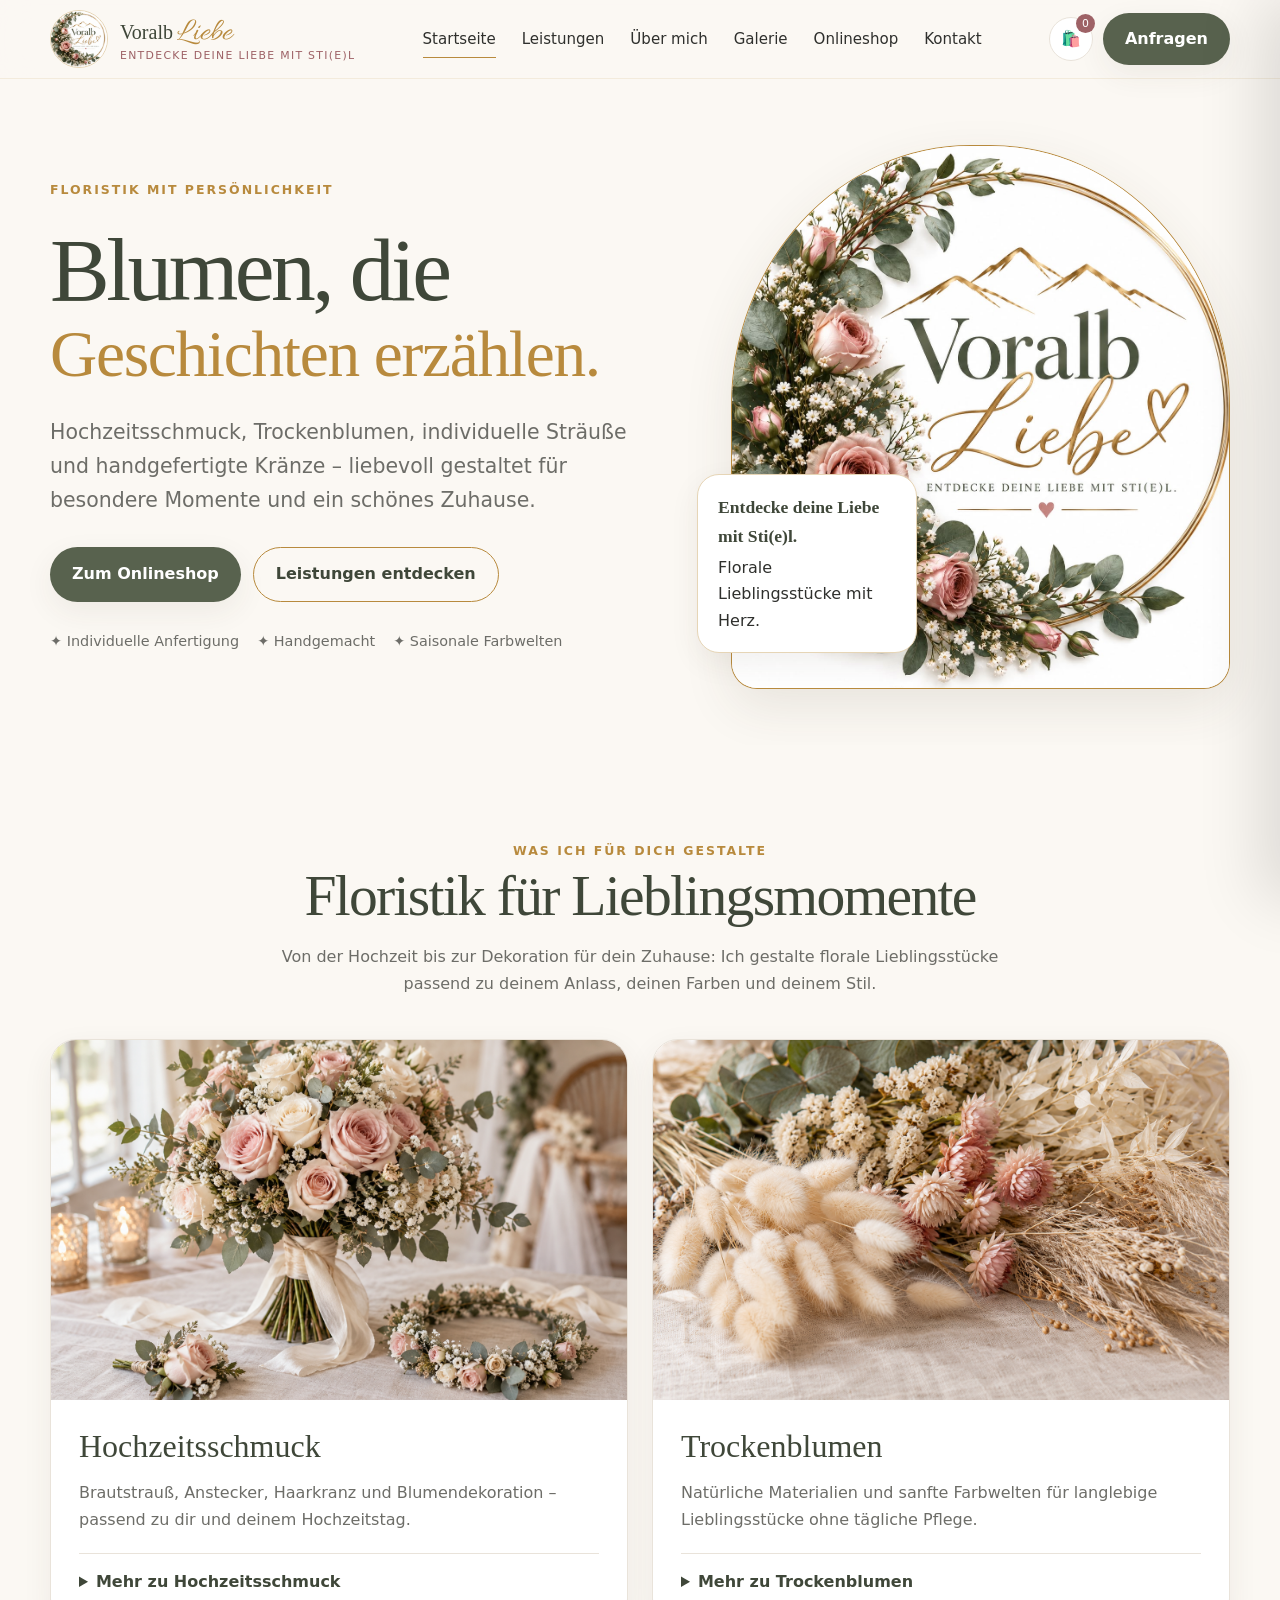
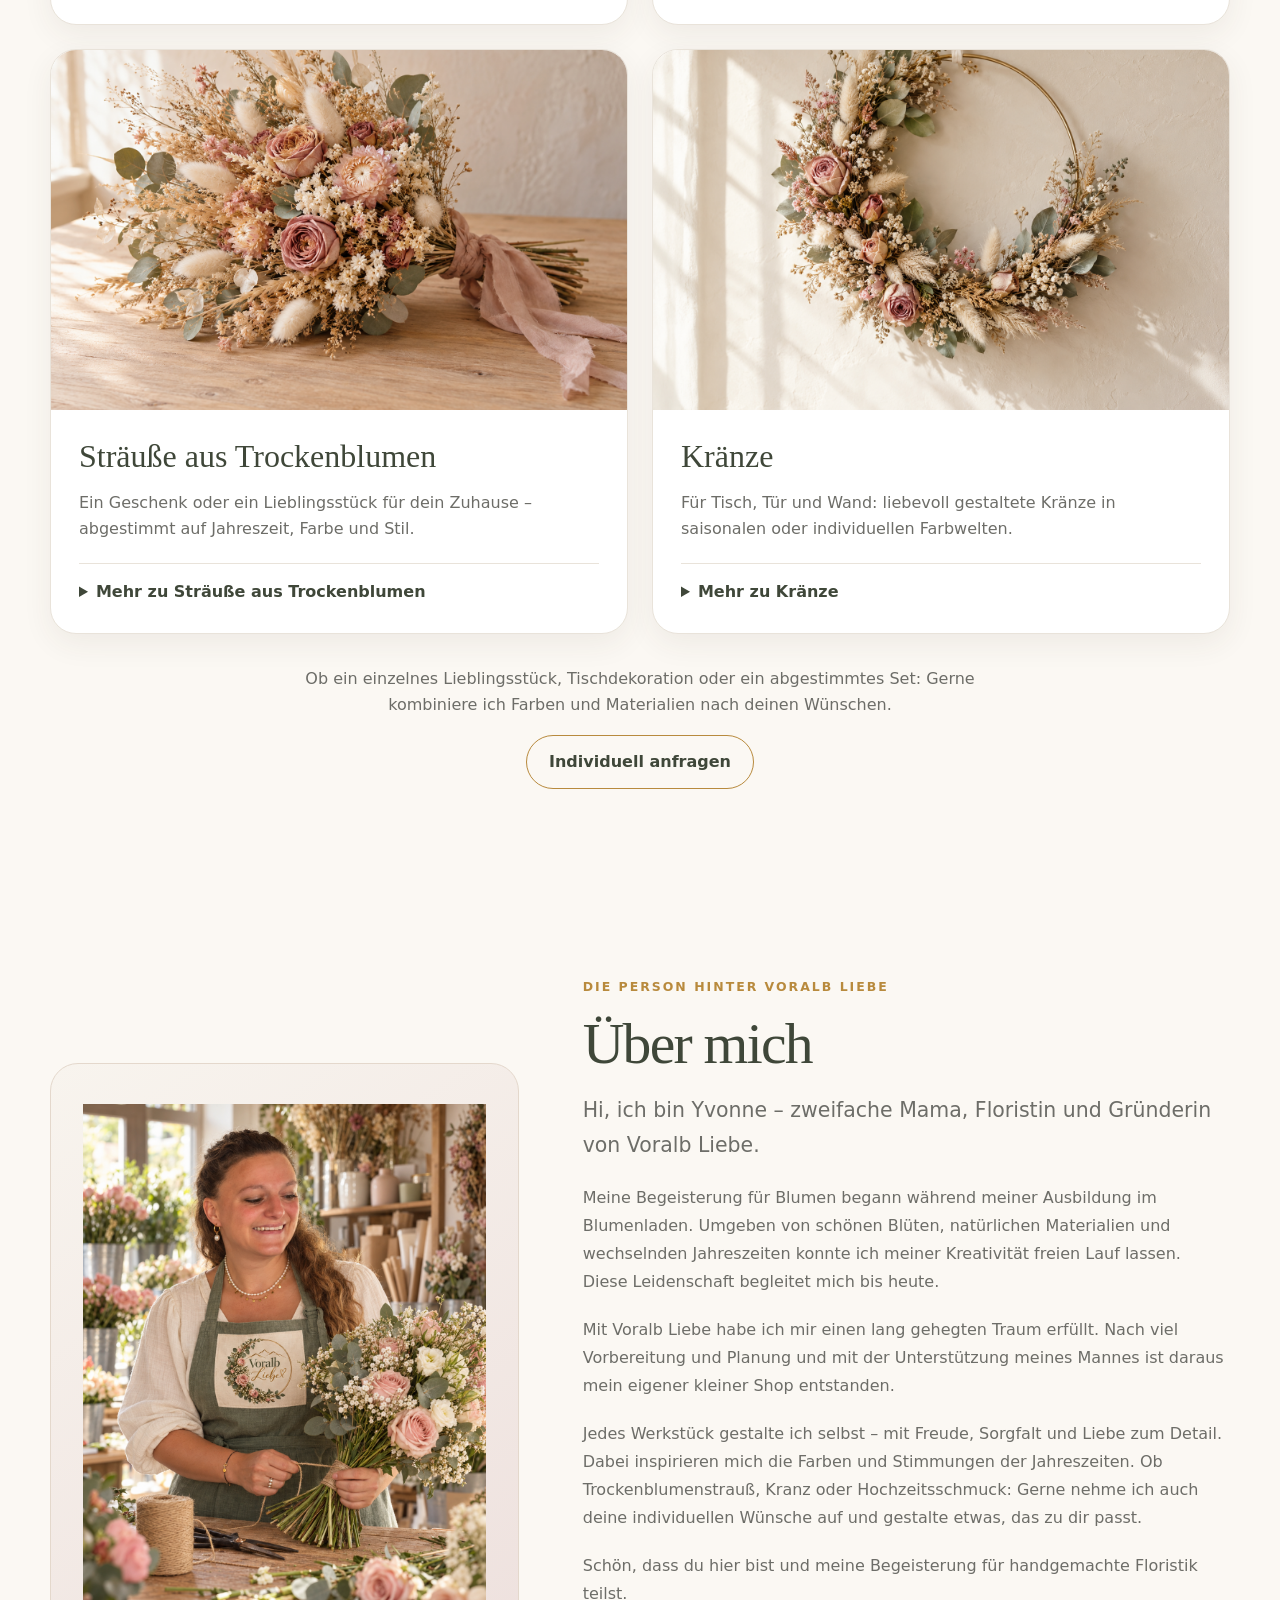
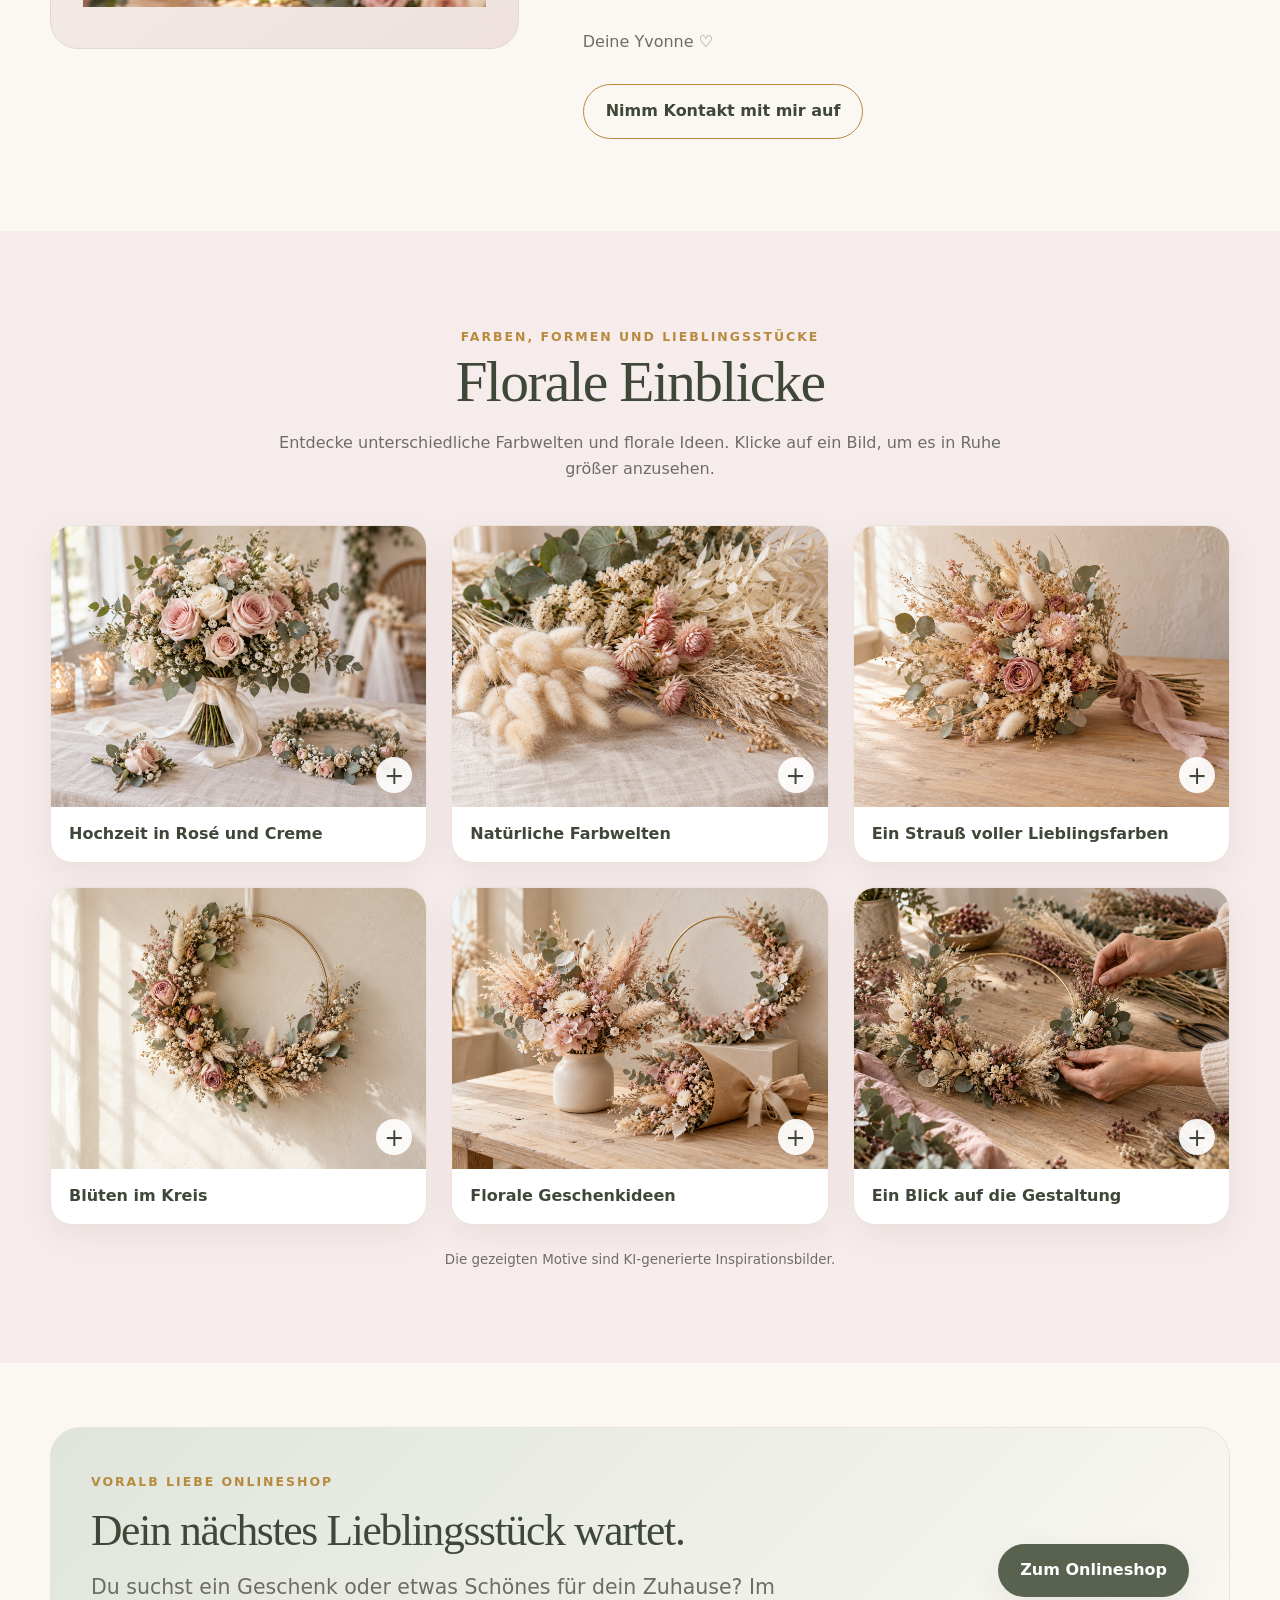
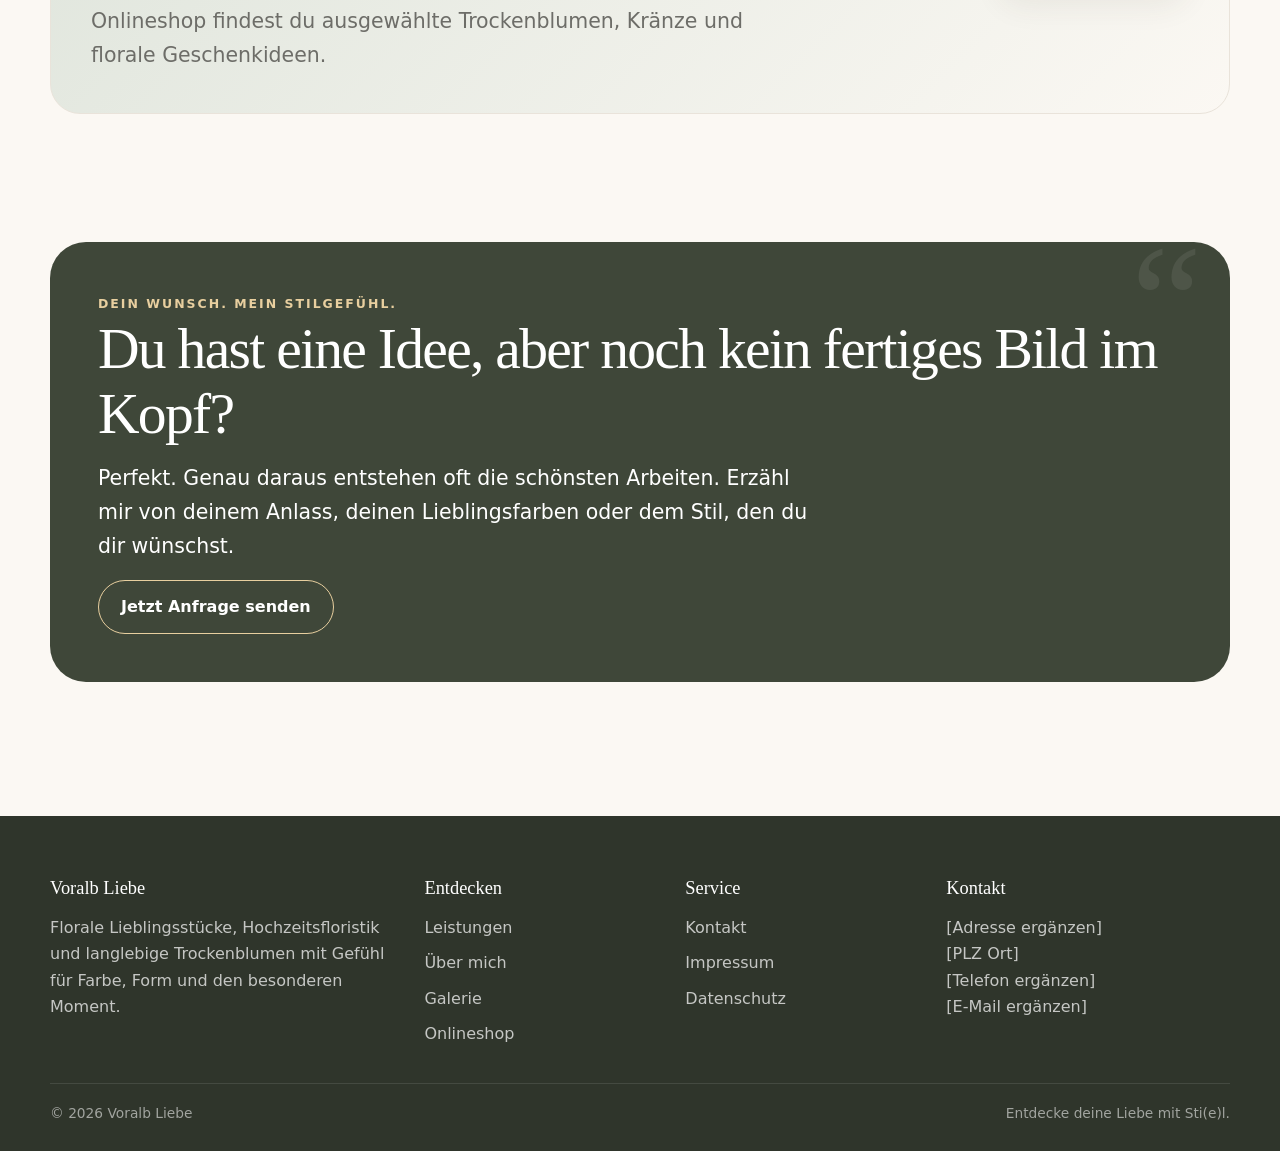
==== commit 098677cd: "Add files via upload" ====
--- a/index.html
+++ b/index.html
@@ -1,163 +1,154 @@
-<!doctype html><html lang="de"><head><meta charset="utf-8"><meta name="viewport" content="width=device-width,initial-scale=1"><title>Voralb Liebe | Floristik, Trockenblumen & Hochzeitsschmuck</title><meta name="description" content="Voralb Liebe – handgemachte Floristik, Trockenblumen, Kränze, Sträuße und Hochzeitsschmuck. Entdecke deine Liebe mit Sti(e)l."><meta name="robots" content="index,follow"><link rel="canonical" href="https://voralbliebe.de/"><link rel="icon" href="logo-voralbliebe.jpg"><link rel="stylesheet" href="styles.css">
-<meta property="og:title" content="Voralb Liebe | Floristik, Trockenblumen & Hochzeitsschmuck"><meta property="og:description" content="Voralb Liebe – handgemachte Floristik, Trockenblumen, Kränze, Sträuße und Hochzeitsschmuck. Entdecke deine Liebe mit Sti(e)l."><meta property="og:type" content="website"><meta property="og:locale" content="de_DE"><script type="application/ld+json">{"@context":"https://schema.org","@type":"Florist","name":"Voralb Liebe","url":"https://voralbliebe.de","description":"Voralb Liebe – handgemachte Floristik, Trockenblumen, Kränze, Sträuße und Hochzeitsschmuck. Entdecke deine Liebe mit Sti(e)l.","slogan":"Entdecke deine Liebe mit Sti(e)l"}</script></head><body><header class="header"><div class="container nav"><a class="brand" href="index.html"><img src="logo-voralbliebe.jpg" alt="Voralb Liebe Logo"><span class="brand-copy"><strong>Voralb <span class="brand-liebe">Liebe</span></strong><span>Entdecke deine Liebe mit Sti(e)l</span></span></a><nav class="navlinks" id="navLinks" aria-label="Hauptnavigation">
-  <a href="index.html">Startseite</a>
-  <a href="index.html#leistungen">Leistungen</a>
-  <a href="index.html#ueber-mich">Über mich</a>
-  <a href="index.html#galerie">Galerie</a>
-  <a href="shop.html">Onlineshop</a>
-  <a href="kontakt.html">Kontakt</a>
-</nav><div class="nav-actions"><button class="icon-btn" id="cartBtn" aria-label="Warenkorb">🛍️<span class="cart-count">0</span></button><a class="btn btn-primary" href="kontakt.html">Anfragen</a><button class="menu-btn" id="menuBtn" type="button" aria-label="Menü öffnen" aria-controls="navLinks" aria-expanded="false">☰</button></div></div></header><main>
-<section class="hero"><div class="container hero-grid"><div class="hero-copy"><div class="eyebrow">Floristik mit Persönlichkeit</div><h1>Blumen, die <span class="script">Geschichten erzählen.</span></h1><p class="lead">Hochzeitsschmuck, Trockenblumen, individuelle Sträuße und handgefertigte Kränze – liebevoll gestaltet für besondere Momente und ein schönes Zuhause.</p><div class="hero-actions"><a class="btn btn-primary" href="shop.html">Zum Onlineshop</a><a class="btn btn-secondary" href="#leistungen">Leistungen entdecken</a></div><div class="hero-note"><span>✦ Individuelle Anfertigung</span><span>✦ Handgemacht</span><span>✦ Saisonale Farbwelten</span></div></div><div class="hero-visual"><div class="hero-frame"><img src="logo-voralbliebe.jpg" alt="Voralb Liebe – florales Logo"></div><div class="hero-badge"><strong>Entdecke deine Liebe mit Sti(e)l.</strong><span>Florale Lieblingsstücke mit Herz.</span></div></div></div></section>
-
-<section class="section" id="leistungen" aria-labelledby="leistungen-title">
-  <div class="container">
-    <div class="section-head center">
-      <span class="eyebrow">Was ich für dich gestalte</span>
-      <h2 id="leistungen-title">Floristik für Lieblingsmomente</h2>
-      <p>Von der Hochzeit bis zur Dekoration für dein Zuhause: Ich gestalte florale Lieblingsstücke passend zu deinem Anlass, deinen Farben und deinem Stil.</p>
-    </div>
-    <div class="service-overview"><article class="service-feature" id="hochzeit">
-  <img class="service-feature-image" src="Zarter%20Brautstrau%C3%9F%20mit%20Boutonni%C3%A8re%20und%20Haarkranz.png" alt="Hochzeitsschmuck in Rosé-, Creme- und Naturtönen" loading="lazy" decoding="async" width="1448" height="1086">
-  <div class="service-feature-copy">
-    <h3>Hochzeitsschmuck</h3>
-    <p>Brautstrauß, Anstecker, Haarkranz und Blumendekoration – passend zu dir und deinem Hochzeitstag.</p>
-    <details class="service-details"><summary>Mehr zu Hochzeitsschmuck</summary><ul><li>Brautstrauß – gebunden oder als Hoop, auf Wunsch auch mit abgewinkelter Rose</li><li>Anstecker für ihn &amp; sie</li><li>Blumenhaarkranz</li><li>Individuelle Gestaltung nach deinem Wunsch und deiner Hochzeitsdekoration</li><li>Ausgewählte Blumen später auch im Shop erhältlich</li></ul></details>
-  </div>
-</article>
-<article class="service-feature" id="trockenblumen">
-  <img class="service-feature-image" src="Getrocknete%20Bl%C3%BCten%20in%20zarten%20Naturt%C3%B6nen.png" alt="Trockenblumen in Rosé-, Creme- und Naturtönen" loading="lazy" decoding="async" width="1448" height="1086">
-  <div class="service-feature-copy">
-    <h3>Trockenblumen</h3>
-    <p>Natürliche Materialien und sanfte Farbwelten für langlebige Lieblingsstücke ohne tägliche Pflege.</p>
-    <details class="service-details"><summary>Mehr zu Trockenblumen</summary><ul><li>Besonders langlebig</li><li>Benötigen kein Wasser</li><li>Keine direkte Sonne – so bleiben Farben möglichst lange schön</li><li>Harmonische Farbkombinationen</li><li>Stelle dir deinen eigenen Strauß zusammen</li></ul></details>
-  </div>
-</article>
-<article class="service-feature" id="straeusse">
-  <img class="service-feature-image" src="Handgebundener%20Trockenblumenstrau%C3%9F%20in%20Altrosa.png" alt="Sträuße aus Trockenblumen in Rosé-, Creme- und Naturtönen" loading="lazy" decoding="async" width="1448" height="1086">
-  <div class="service-feature-copy">
-    <h3>Sträuße aus Trockenblumen</h3>
-    <p>Ein Geschenk oder ein Lieblingsstück für dein Zuhause – abgestimmt auf Jahreszeit, Farbe und Stil.</p>
-    <details class="service-details"><summary>Mehr zu Sträuße aus Trockenblumen</summary><ul><li>Sträuße passend zu jeder Jahreszeit</li><li>Individuell bestellbar nach deinem Wunsch</li><li>Farbwelt und Stil frei kombinierbar</li><li>Ausgewählte Varianten im Onlineshop</li></ul></details>
-  </div>
-</article>
-<article class="service-feature" id="kraenze">
-  <img class="service-feature-image" src="Zarter%20Trockenblumenkranz%20mit%20Eukalyptus.png" alt="Kränze in Rosé-, Creme- und Naturtönen" loading="lazy" decoding="async" width="1448" height="1086">
-  <div class="service-feature-copy">
-    <h3>Kränze</h3>
-    <p>Für Tisch, Tür und Wand: liebevoll gestaltete Kränze in saisonalen oder individuellen Farbwelten.</p>
-    <details class="service-details"><summary>Mehr zu Kränze</summary><ul><li>Blumenkränze für den Tisch</li><li>Türkränze</li><li>Blumenkränze zur Wandgestaltung</li><li>Saisonale und individuelle Ausführungen</li></ul></details>
-  </div>
-</article></div>
-    <div class="service-closing">
-      <p>Ob ein einzelnes Lieblingsstück, Tischdekoration oder ein abgestimmtes Set: Gerne kombiniere ich Farben und Materialien nach deinen Wünschen.</p>
-      <a class="btn btn-secondary" href="kontakt.html">Individuell anfragen</a>
-    </div>
-  </div>
-</section>
-
-<section class="section" id="ueber-mich" aria-labelledby="ueber-mich-title">
-  <div class="container about-grid">
-    <!-- Diesen gesamten figure-Block später durch dein Porträtfoto ersetzen. -->
-    <figure class="about-portrait">
-      <div class="about-photo-icon" aria-hidden="true">
-        <svg width="72" height="72" viewBox="0 0 80 80" fill="none" xmlns="http://www.w3.org/2000/svg" focusable="false">
-          <circle cx="40" cy="25" r="13" stroke="currentColor" stroke-width="2" />
-          <path d="M16 67C16 53.745 26.745 43 40 43C53.255 43 64 53.745 64 67" stroke="currentColor" stroke-width="2" stroke-linecap="round" />
-        </svg>
-      </div>
-      <figcaption>
-        <strong>Platzhalter für dein Foto</strong>
-        <span>Hier ist Platz für ein Porträt von dir oder ein Bild bei deiner Arbeit.</span>
-      </figcaption>
-    </figure>
-
-    <div class="about-copy">
-  <span class="eyebrow">Die Person hinter Voralb Liebe</span>
-  <h2 id="ueber-mich-title">Über mich</h2>
-
-  <p class="lead">
-    Hi, ich bin Yvonne – zweifache Mama, Floristin und Gründerin von Voralb Liebe.
-  </p>
-
-  <p>
-    Meine Begeisterung für Blumen begann während meiner Ausbildung im Blumenladen.
-    Umgeben von schönen Blüten, natürlichen Materialien und wechselnden Jahreszeiten
-    konnte ich meiner Kreativität freien Lauf lassen. Diese Leidenschaft begleitet
-    mich bis heute.
-  </p>
-
-  <p>
-    Mit Voralb Liebe habe ich mir einen lang gehegten Traum erfüllt.
-    Nach viel Vorbereitung und Planung und mit der Unterstützung meines Mannes
-    ist daraus mein eigener kleiner Shop entstanden.
-  </p>
-
-  <p>
-    Jedes Werkstück gestalte ich selbst – mit Freude, Sorgfalt und Liebe zum Detail.
-    Dabei inspirieren mich die Farben und Stimmungen der Jahreszeiten.
-    Ob Trockenblumenstrauß, Kranz oder Hochzeitsschmuck: Gerne nehme ich auch deine
-    individuellen Wünsche auf und gestalte etwas, das zu dir passt.
-  </p>
-
-  <p>
-    Schön, dass du hier bist und meine Begeisterung für handgemachte Floristik teilst.
-  </p>
-
-  <p>Deine Yvonne ♡</p>
-
-  <a class="btn btn-secondary" href="kontakt.html">
-    Nimm Kontakt mit mir auf
-  </a>
-</div>
-  </div>
-</section>
-
-<section class="section" id="galerie" aria-labelledby="galerie-title">
-  <div class="container">
-    <div class="section-head center"><span class="eyebrow">Farben, Formen und Lieblingsstücke</span><h2 id="galerie-title">Florale Einblicke</h2><p>Entdecke unterschiedliche Farbwelten und florale Ideen. Klicke auf ein Bild, um es in Ruhe größer anzusehen.</p></div>
-    <div class="gallery-grid"><a class="gallery-item" href="Zarter%20Brautstrau%C3%9F%20mit%20Boutonni%C3%A8re%20und%20Haarkranz.png" data-gallery data-caption="Hochzeit in Rosé und Creme" aria-label="Hochzeit in Rosé und Creme – Bild vergrößern">
-  <figure><div class="gallery-image-wrap"><img src="Zarter%20Brautstrau%C3%9F%20mit%20Boutonni%C3%A8re%20und%20Haarkranz.png" alt="Brautstrauß mit passendem Anstecker und Blumenhaarkranz" loading="lazy" decoding="async" width="1448" height="1086"><span class="gallery-zoom" aria-hidden="true">+</span></div><figcaption>Hochzeit in Rosé und Creme</figcaption></figure>
-</a>
-<a class="gallery-item" href="Getrocknete%20Bl%C3%BCten%20in%20zarten%20Naturt%C3%B6nen.png" data-gallery data-caption="Natürliche Farbwelten" aria-label="Natürliche Farbwelten – Bild vergrößern">
-  <figure><div class="gallery-image-wrap"><img src="Getrocknete%20Bl%C3%BCten%20in%20zarten%20Naturt%C3%B6nen.png" alt="Getrocknete Blüten, Gräser und Eukalyptus auf hellem Leinen" loading="lazy" decoding="async" width="1448" height="1086"><span class="gallery-zoom" aria-hidden="true">+</span></div><figcaption>Natürliche Farbwelten</figcaption></figure>
-</a>
-<a class="gallery-item" href="Handgebundener%20Trockenblumenstrau%C3%9F%20in%20Altrosa.png" data-gallery data-caption="Ein Strauß voller Lieblingsfarben" aria-label="Ein Strauß voller Lieblingsfarben – Bild vergrößern">
-  <figure><div class="gallery-image-wrap"><img src="Handgebundener%20Trockenblumenstrau%C3%9F%20in%20Altrosa.png" alt="Trockenblumenstrauß mit altrosa Blüten und zartem Band" loading="lazy" decoding="async" width="1448" height="1086"><span class="gallery-zoom" aria-hidden="true">+</span></div><figcaption>Ein Strauß voller Lieblingsfarben</figcaption></figure>
-</a>
-<a class="gallery-item" href="Zarter%20Trockenblumenkranz%20mit%20Eukalyptus.png" data-gallery data-caption="Blüten im Kreis" aria-label="Blüten im Kreis – Bild vergrößern">
-  <figure><div class="gallery-image-wrap"><img src="Zarter%20Trockenblumenkranz%20mit%20Eukalyptus.png" alt="Trockenblumenkranz auf goldenem Ring mit Eukalyptus" loading="lazy" decoding="async" width="1448" height="1086"><span class="gallery-zoom" aria-hidden="true">+</span></div><figcaption>Blüten im Kreis</figcaption></figure>
-</a>
-<a class="gallery-item" href="Drei%20handgemachte%20Bl%C3%BCtenlieblinge.png" data-gallery data-caption="Florale Geschenkideen" aria-label="Florale Geschenkideen – Bild vergrößern">
-  <figure><div class="gallery-image-wrap"><img src="Drei%20handgemachte%20Bl%C3%BCtenlieblinge.png" alt="Dekorativer Trockenblumenstrauß, kleiner Geschenkstrauß und Kranz" loading="lazy" decoding="async" width="1448" height="1086"><span class="gallery-zoom" aria-hidden="true">+</span></div><figcaption>Florale Geschenkideen</figcaption></figure>
-</a>
-<a class="gallery-item" href="Zarter%20Saisonkranz%20in%20liebevoller%20Handarbeit.png" data-gallery data-caption="Ein Blick auf die Gestaltung" aria-label="Ein Blick auf die Gestaltung – Bild vergrößern">
-  <figure><div class="gallery-image-wrap"><img src="Zarter%20Saisonkranz%20in%20liebevoller%20Handarbeit.png" alt="Hände beim Gestalten eines floralen Rings mit Heidekraut und Trockenblumen" loading="lazy" decoding="async" width="1448" height="1086"><span class="gallery-zoom" aria-hidden="true">+</span></div><figcaption>Ein Blick auf die Gestaltung</figcaption></figure>
-</a></div>
-    <p class="notice gallery-notice">Die gezeigten Motive sind KI-generierte Inspirationsbilder.</p>
-  </div>
-</section>
-
-<section class="section-sm" id="shop-teaser" aria-labelledby="shop-teaser-title">
-  <div class="container shop-teaser">
-    <div><span class="eyebrow">Voralb Liebe Onlineshop</span><h2 id="shop-teaser-title">Dein nächstes Lieblingsstück wartet.</h2><p class="lead">Du suchst ein Geschenk oder etwas Schönes für dein Zuhause? Im Onlineshop findest du ausgewählte Trockenblumen, Kränze und florale Geschenkideen.</p></div>
-    <a class="btn btn-primary" href="shop.html">Zum Onlineshop</a>
-  </div>
-</section>
-
-<section class="section-sm"><div class="container testimonial"><span class="eyebrow" style="color:#e8cf9f">Dein Wunsch. Mein Stilgefühl.</span><h2>Du hast eine Idee, aber noch kein fertiges Bild im Kopf?</h2><p class="lead">Perfekt. Genau daraus entstehen oft die schönsten Arbeiten. Erzähl mir von deinem Anlass, deinen Lieblingsfarben oder dem Stil, den du dir wünschst.</p><a class="btn btn-secondary" href="kontakt.html" style="color:#fff;border-color:#e8cf9f">Jetzt Anfrage senden</a></div></section>
-</main><footer class="footer"><div class="container"><div class="footer-grid"><div><h3>Voralb Liebe</h3><p>Florale Lieblingsstücke, Hochzeitsfloristik und langlebige Trockenblumen mit Gefühl für Farbe, Form und den besonderen Moment.</p></div><div><h3>Entdecken</h3><div class="footer-links">
-  <a href="index.html#leistungen">Leistungen</a>
-  <a href="index.html#ueber-mich">Über mich</a>
-  <a href="index.html#galerie">Galerie</a>
-  <a href="shop.html">Onlineshop</a>
-</div></div><div><h3>Service</h3><div class="footer-links"><a href="kontakt.html">Kontakt</a><a href="impressum.html">Impressum</a><a href="datenschutz.html">Datenschutz</a></div></div><div><h3>Kontakt</h3><p>[Adresse ergänzen]<br>[PLZ Ort]<br>[Telefon ergänzen]<br>[E-Mail ergänzen]</p></div></div><div class="footer-bottom"><span>© <span id="year"></span> Voralb Liebe</span><span>Entdecke deine Liebe mit Sti(e)l.</span></div></div></footer>
-<div class="cart-drawer" id="cartDrawer" aria-hidden="true" inert><div class="cart-overlay"></div><aside class="cart-panel" role="dialog" aria-modal="true" aria-label="Dein Warenkorb" tabindex="-1"><div class="cart-head"><h3>Dein Warenkorb</h3><button class="icon-btn" id="cartClose" aria-label="Schließen">×</button></div><div class="cart-items" id="cartItems"></div><div class="cart-total"><div class="cart-total-row"><span>Gesamt</span><strong id="cartTotal">0,00 €</strong></div><button class="btn btn-primary" id="checkoutBtn" style="width:100%">Zur Bestellanfrage</button><p class="notice" style="margin-top:10px">Noch keine Online-Zahlung integriert. Die Bestellung wird als Anfrage übermittelt.</p></div></aside></div>
-<div class="checkout-modal" id="checkoutModal" aria-hidden="true" inert><div class="checkout-box" role="dialog" aria-modal="true" aria-label="Deine Bestellanfrage" tabindex="-1"><div class="cart-head"><div><span class="eyebrow">Bestellanfrage</span><h3 style="margin:6px 0 0">Deine Bestellung</h3></div><button class="icon-btn" id="checkoutClose" aria-label="Schließen">×</button></div><form id="checkoutForm" action="order.php" method="post" style="margin-top:20px"><input type="text" name="website" style="display:none" tabindex="-1" autocomplete="off"><input type="hidden" name="items" id="orderItems"><div class="form-grid"><div><label for="orderName">Name *</label><input class="field" id="orderName" name="name" autocomplete="name" maxlength="120" required></div><div><label for="orderEmail">E-Mail *</label><input class="field" id="orderEmail" name="email" type="email" autocomplete="email" maxlength="254" required></div><div class="full"><label for="orderAddress">Adresse</label><input class="field" id="orderAddress" name="address" autocomplete="street-address" maxlength="500"></div><div class="full"><label for="orderNote">Hinweis zur Bestellung</label><textarea class="field" id="orderNote" name="note" maxlength="10000"></textarea></div><div class="full"><label><input type="checkbox" name="privacy" value="1" required> Ich stimme der Verarbeitung meiner Angaben zur Bearbeitung der Anfrage zu. <a href="datenschutz.html">Datenschutzhinweise</a></label></div></div><div class="alert" id="orderAlert" role="status" aria-live="polite"></div><button class="btn btn-primary" type="submit">Bestellanfrage senden</button></form></div></div>
-<script src="products.js"></script><script src="main.js"></script><script src="forms.js"></script>
-<dialog class="gallery-dialog" id="galleryDialog" aria-labelledby="galleryDialogCaption">
-  <div class="gallery-dialog-toolbar"><span id="galleryDialogCounter" aria-live="polite"></span><button class="icon-btn" id="galleryDialogClose" type="button" aria-label="Galerie schließen" autofocus>×</button></div>
-  <div class="gallery-dialog-picture"><img id="galleryDialogImage" alt=""><button class="gallery-direction gallery-prev" id="galleryDialogPrev" type="button" aria-label="Vorheriges Bild">‹</button><button class="gallery-direction gallery-next" id="galleryDialogNext" type="button" aria-label="Nächstes Bild">›</button></div>
-  <p id="galleryDialogCaption"></p>
-</dialog>
-<script src="gallery.js"></script>
-</body></html>
+<!doctype html><html lang="de"><head><meta charset="utf-8"><meta name="viewport" content="width=device-width,initial-scale=1"><title>Voralb Liebe | Floristik, Trockenblumen & Hochzeitsschmuck</title><meta name="description" content="Voralb Liebe – handgemachte Floristik, Trockenblumen, Kränze, Sträuße und Hochzeitsschmuck. Entdecke deine Liebe mit Sti(e)l."><meta name="robots" content="index,follow"><link rel="canonical" href="https://voralbliebe.de/"><link rel="icon" href="logo-voralbliebe.jpg"><link rel="stylesheet" href="styles.css">
+<meta property="og:title" content="Voralb Liebe | Floristik, Trockenblumen & Hochzeitsschmuck"><meta property="og:description" content="Voralb Liebe – handgemachte Floristik, Trockenblumen, Kränze, Sträuße und Hochzeitsschmuck. Entdecke deine Liebe mit Sti(e)l."><meta property="og:type" content="website"><meta property="og:locale" content="de_DE"><script type="application/ld+json">{"@context":"https://schema.org","@type":"Florist","name":"Voralb Liebe","url":"https://voralbliebe.de","description":"Voralb Liebe – handgemachte Floristik, Trockenblumen, Kränze, Sträuße und Hochzeitsschmuck. Entdecke deine Liebe mit Sti(e)l.","slogan":"Entdecke deine Liebe mit Sti(e)l"}</script></head><body><header class="header"><div class="container nav"><a class="brand" href="index.html"><img src="logo-voralbliebe.jpg" alt="Voralb Liebe Logo"><span class="brand-copy"><strong>Voralb <span class="brand-liebe">Liebe</span></strong><span>Entdecke deine Liebe mit Sti(e)l</span></span></a><nav class="navlinks" id="navLinks" aria-label="Hauptnavigation">
+  <a href="index.html">Startseite</a>
+  <a href="index.html#leistungen">Leistungen</a>
+  <a href="index.html#ueber-mich">Über mich</a>
+  <a href="index.html#galerie">Galerie</a>
+  <a href="shop.html">Onlineshop</a>
+  <a href="kontakt.html">Kontakt</a>
+</nav><div class="nav-actions"><button class="icon-btn" id="cartBtn" aria-label="Warenkorb">🛍️<span class="cart-count">0</span></button><a class="btn btn-primary" href="kontakt.html">Anfragen</a><button class="menu-btn" id="menuBtn" type="button" aria-label="Menü öffnen" aria-controls="navLinks" aria-expanded="false">☰</button></div></div></header><main>
+<section class="hero"><div class="container hero-grid"><div class="hero-copy"><div class="eyebrow">Floristik mit Persönlichkeit</div><h1>Blumen, die <span class="script">Geschichten erzählen.</span></h1><p class="lead">Hochzeitsschmuck, Trockenblumen, individuelle Sträuße und handgefertigte Kränze – liebevoll gestaltet für besondere Momente und ein schönes Zuhause.</p><div class="hero-actions"><a class="btn btn-primary" href="shop.html">Zum Onlineshop</a><a class="btn btn-secondary" href="#leistungen">Leistungen entdecken</a></div><div class="hero-note"><span>✦ Individuelle Anfertigung</span><span>✦ Handgemacht</span><span>✦ Saisonale Farbwelten</span></div></div><div class="hero-visual"><div class="hero-frame"><img src="logo-voralbliebe.jpg" alt="Voralb Liebe – florales Logo"></div><div class="hero-badge"><strong>Entdecke deine Liebe mit Sti(e)l.</strong><span>Florale Lieblingsstücke mit Herz.</span></div></div></div></section>
+
+<section class="section" id="leistungen" aria-labelledby="leistungen-title">
+  <div class="container">
+    <div class="section-head center">
+      <span class="eyebrow">Was ich für dich gestalte</span>
+      <h2 id="leistungen-title">Floristik für Lieblingsmomente</h2>
+      <p>Von der Hochzeit bis zur Dekoration für dein Zuhause: Ich gestalte florale Lieblingsstücke passend zu deinem Anlass, deinen Farben und deinem Stil.</p>
+    </div>
+    <div class="service-overview"><article class="service-feature" id="hochzeit">
+  <img class="service-feature-image" src="Zarter%20Brautstrau%C3%9F%20mit%20Boutonni%C3%A8re%20und%20Haarkranz.png" alt="Hochzeitsschmuck in Rosé-, Creme- und Naturtönen" loading="lazy" decoding="async" width="1448" height="1086">
+  <div class="service-feature-copy">
+    <h3>Hochzeitsschmuck</h3>
+    <p>Brautstrauß, Anstecker, Haarkranz und Blumendekoration – passend zu dir und deinem Hochzeitstag.</p>
+    <details class="service-details"><summary>Mehr zu Hochzeitsschmuck</summary><ul><li>Brautstrauß – gebunden oder als Hoop, auf Wunsch auch mit abgewinkelter Rose</li><li>Anstecker für ihn &amp; sie</li><li>Blumenhaarkranz</li><li>Individuelle Gestaltung nach deinem Wunsch und deiner Hochzeitsdekoration</li><li>Ausgewählte Blumen später auch im Shop erhältlich</li></ul></details>
+  </div>
+</article>
+<article class="service-feature" id="trockenblumen">
+  <img class="service-feature-image" src="Getrocknete%20Bl%C3%BCten%20in%20zarten%20Naturt%C3%B6nen.png" alt="Trockenblumen in Rosé-, Creme- und Naturtönen" loading="lazy" decoding="async" width="1448" height="1086">
+  <div class="service-feature-copy">
+    <h3>Trockenblumen</h3>
+    <p>Natürliche Materialien und sanfte Farbwelten für langlebige Lieblingsstücke ohne tägliche Pflege.</p>
+    <details class="service-details"><summary>Mehr zu Trockenblumen</summary><ul><li>Besonders langlebig</li><li>Benötigen kein Wasser</li><li>Keine direkte Sonne – so bleiben Farben möglichst lange schön</li><li>Harmonische Farbkombinationen</li><li>Stelle dir deinen eigenen Strauß zusammen</li></ul></details>
+  </div>
+</article>
+<article class="service-feature" id="straeusse">
+  <img class="service-feature-image" src="Handgebundener%20Trockenblumenstrau%C3%9F%20in%20Altrosa.png" alt="Sträuße aus Trockenblumen in Rosé-, Creme- und Naturtönen" loading="lazy" decoding="async" width="1448" height="1086">
+  <div class="service-feature-copy">
+    <h3>Sträuße aus Trockenblumen</h3>
+    <p>Ein Geschenk oder ein Lieblingsstück für dein Zuhause – abgestimmt auf Jahreszeit, Farbe und Stil.</p>
+    <details class="service-details"><summary>Mehr zu Sträuße aus Trockenblumen</summary><ul><li>Sträuße passend zu jeder Jahreszeit</li><li>Individuell bestellbar nach deinem Wunsch</li><li>Farbwelt und Stil frei kombinierbar</li><li>Ausgewählte Varianten im Onlineshop</li></ul></details>
+  </div>
+</article>
+<article class="service-feature" id="kraenze">
+  <img class="service-feature-image" src="Zarter%20Trockenblumenkranz%20mit%20Eukalyptus.png" alt="Kränze in Rosé-, Creme- und Naturtönen" loading="lazy" decoding="async" width="1448" height="1086">
+  <div class="service-feature-copy">
+    <h3>Kränze</h3>
+    <p>Für Tisch, Tür und Wand: liebevoll gestaltete Kränze in saisonalen oder individuellen Farbwelten.</p>
+    <details class="service-details"><summary>Mehr zu Kränze</summary><ul><li>Blumenkränze für den Tisch</li><li>Türkränze</li><li>Blumenkränze zur Wandgestaltung</li><li>Saisonale und individuelle Ausführungen</li></ul></details>
+  </div>
+</article></div>
+    <div class="service-closing">
+      <p>Ob ein einzelnes Lieblingsstück, Tischdekoration oder ein abgestimmtes Set: Gerne kombiniere ich Farben und Materialien nach deinen Wünschen.</p>
+      <a class="btn btn-secondary" href="kontakt.html">Individuell anfragen</a>
+    </div>
+  </div>
+</section>
+
+<section class="section" id="ueber-mich" aria-labelledby="ueber-mich-title">
+  <div class="container about-grid">
+    <!-- Diesen gesamten figure-Block später durch dein Porträtfoto ersetzen. -->
+    <figure class="about-portrait"> 
+	  <img src="Floristin bindet einen handgebundenen Strauß.png" alt="Porträt von [Name] von Voralb Liebe">
+	</figure>
+
+    <div class="about-copy">
+  <span class="eyebrow">Die Person hinter Voralb Liebe</span>
+  <h2 id="ueber-mich-title">Über mich</h2>
+
+  <p class="lead">
+    Hi, ich bin Yvonne – zweifache Mama, Floristin und Gründerin von Voralb Liebe.
+  </p>
+
+  <p>
+    Meine Begeisterung für Blumen begann während meiner Ausbildung im Blumenladen.
+    Umgeben von schönen Blüten, natürlichen Materialien und wechselnden Jahreszeiten
+    konnte ich meiner Kreativität freien Lauf lassen. Diese Leidenschaft begleitet
+    mich bis heute.
+  </p>
+
+  <p>
+    Mit Voralb Liebe habe ich mir einen lang gehegten Traum erfüllt.
+    Nach viel Vorbereitung und Planung und mit der Unterstützung meines Mannes
+    ist daraus mein eigener kleiner Shop entstanden.
+  </p>
+
+  <p>
+    Jedes Werkstück gestalte ich selbst – mit Freude, Sorgfalt und Liebe zum Detail.
+    Dabei inspirieren mich die Farben und Stimmungen der Jahreszeiten.
+    Ob Trockenblumenstrauß, Kranz oder Hochzeitsschmuck: Gerne nehme ich auch deine
+    individuellen Wünsche auf und gestalte etwas, das zu dir passt.
+  </p>
+
+  <p>
+    Schön, dass du hier bist und meine Begeisterung für handgemachte Floristik teilst.
+  </p>
+
+  <p>Deine Yvonne ♡</p>
+
+  <a class="btn btn-secondary" href="kontakt.html">
+    Nimm Kontakt mit mir auf
+  </a>
+</div>
+  </div>
+</section>
+
+<section class="section" id="galerie" aria-labelledby="galerie-title">
+  <div class="container">
+    <div class="section-head center"><span class="eyebrow">Farben, Formen und Lieblingsstücke</span><h2 id="galerie-title">Florale Einblicke</h2><p>Entdecke unterschiedliche Farbwelten und florale Ideen. Klicke auf ein Bild, um es in Ruhe größer anzusehen.</p></div>
+    <div class="gallery-grid"><a class="gallery-item" href="Zarter%20Brautstrau%C3%9F%20mit%20Boutonni%C3%A8re%20und%20Haarkranz.png" data-gallery data-caption="Hochzeit in Rosé und Creme" aria-label="Hochzeit in Rosé und Creme – Bild vergrößern">
+  <figure><div class="gallery-image-wrap"><img src="Zarter%20Brautstrau%C3%9F%20mit%20Boutonni%C3%A8re%20und%20Haarkranz.png" alt="Brautstrauß mit passendem Anstecker und Blumenhaarkranz" loading="lazy" decoding="async" width="1448" height="1086"><span class="gallery-zoom" aria-hidden="true">+</span></div><figcaption>Hochzeit in Rosé und Creme</figcaption></figure>
+</a>
+<a class="gallery-item" href="Getrocknete%20Bl%C3%BCten%20in%20zarten%20Naturt%C3%B6nen.png" data-gallery data-caption="Natürliche Farbwelten" aria-label="Natürliche Farbwelten – Bild vergrößern">
+  <figure><div class="gallery-image-wrap"><img src="Getrocknete%20Bl%C3%BCten%20in%20zarten%20Naturt%C3%B6nen.png" alt="Getrocknete Blüten, Gräser und Eukalyptus auf hellem Leinen" loading="lazy" decoding="async" width="1448" height="1086"><span class="gallery-zoom" aria-hidden="true">+</span></div><figcaption>Natürliche Farbwelten</figcaption></figure>
+</a>
+<a class="gallery-item" href="Handgebundener%20Trockenblumenstrau%C3%9F%20in%20Altrosa.png" data-gallery data-caption="Ein Strauß voller Lieblingsfarben" aria-label="Ein Strauß voller Lieblingsfarben – Bild vergrößern">
+  <figure><div class="gallery-image-wrap"><img src="Handgebundener%20Trockenblumenstrau%C3%9F%20in%20Altrosa.png" alt="Trockenblumenstrauß mit altrosa Blüten und zartem Band" loading="lazy" decoding="async" width="1448" height="1086"><span class="gallery-zoom" aria-hidden="true">+</span></div><figcaption>Ein Strauß voller Lieblingsfarben</figcaption></figure>
+</a>
+<a class="gallery-item" href="Zarter%20Trockenblumenkranz%20mit%20Eukalyptus.png" data-gallery data-caption="Blüten im Kreis" aria-label="Blüten im Kreis – Bild vergrößern">
+  <figure><div class="gallery-image-wrap"><img src="Zarter%20Trockenblumenkranz%20mit%20Eukalyptus.png" alt="Trockenblumenkranz auf goldenem Ring mit Eukalyptus" loading="lazy" decoding="async" width="1448" height="1086"><span class="gallery-zoom" aria-hidden="true">+</span></div><figcaption>Blüten im Kreis</figcaption></figure>
+</a>
+<a class="gallery-item" href="Drei%20handgemachte%20Bl%C3%BCtenlieblinge.png" data-gallery data-caption="Florale Geschenkideen" aria-label="Florale Geschenkideen – Bild vergrößern">
+  <figure><div class="gallery-image-wrap"><img src="Drei%20handgemachte%20Bl%C3%BCtenlieblinge.png" alt="Dekorativer Trockenblumenstrauß, kleiner Geschenkstrauß und Kranz" loading="lazy" decoding="async" width="1448" height="1086"><span class="gallery-zoom" aria-hidden="true">+</span></div><figcaption>Florale Geschenkideen</figcaption></figure>
+</a>
+<a class="gallery-item" href="Zarter%20Saisonkranz%20in%20liebevoller%20Handarbeit.png" data-gallery data-caption="Ein Blick auf die Gestaltung" aria-label="Ein Blick auf die Gestaltung – Bild vergrößern">
+  <figure><div class="gallery-image-wrap"><img src="Zarter%20Saisonkranz%20in%20liebevoller%20Handarbeit.png" alt="Hände beim Gestalten eines floralen Rings mit Heidekraut und Trockenblumen" loading="lazy" decoding="async" width="1448" height="1086"><span class="gallery-zoom" aria-hidden="true">+</span></div><figcaption>Ein Blick auf die Gestaltung</figcaption></figure>
+</a></div>
+    <p class="notice gallery-notice">Die gezeigten Motive sind KI-generierte Inspirationsbilder.</p>
+  </div>
+</section>
+
+<section class="section-sm" id="shop-teaser" aria-labelledby="shop-teaser-title">
+  <div class="container shop-teaser">
+    <div><span class="eyebrow">Voralb Liebe Onlineshop</span><h2 id="shop-teaser-title">Dein nächstes Lieblingsstück wartet.</h2><p class="lead">Du suchst ein Geschenk oder etwas Schönes für dein Zuhause? Im Onlineshop findest du ausgewählte Trockenblumen, Kränze und florale Geschenkideen.</p></div>
+    <a class="btn btn-primary" href="shop.html">Zum Onlineshop</a>
+  </div>
+</section>
+
+<section class="section-sm"><div class="container testimonial"><span class="eyebrow" style="color:#e8cf9f">Dein Wunsch. Mein Stilgefühl.</span><h2>Du hast eine Idee, aber noch kein fertiges Bild im Kopf?</h2><p class="lead">Perfekt. Genau daraus entstehen oft die schönsten Arbeiten. Erzähl mir von deinem Anlass, deinen Lieblingsfarben oder dem Stil, den du dir wünschst.</p><a class="btn btn-secondary" href="kontakt.html" style="color:#fff;border-color:#e8cf9f">Jetzt Anfrage senden</a></div></section>
+</main><footer class="footer"><div class="container"><div class="footer-grid"><div><h3>Voralb Liebe</h3><p>Florale Lieblingsstücke, Hochzeitsfloristik und langlebige Trockenblumen mit Gefühl für Farbe, Form und den besonderen Moment.</p></div><div><h3>Entdecken</h3><div class="footer-links">
+  <a href="index.html#leistungen">Leistungen</a>
+  <a href="index.html#ueber-mich">Über mich</a>
+  <a href="index.html#galerie">Galerie</a>
+  <a href="shop.html">Onlineshop</a>
+</div></div><div><h3>Service</h3><div class="footer-links"><a href="kontakt.html">Kontakt</a><a href="impressum.html">Impressum</a><a href="datenschutz.html">Datenschutz</a></div></div><div><h3>Kontakt</h3><p>[Adresse ergänzen]<br>[PLZ Ort]<br>[Telefon ergänzen]<br>[E-Mail ergänzen]</p></div></div><div class="footer-bottom"><span>© <span id="year"></span> Voralb Liebe</span><span>Entdecke deine Liebe mit Sti(e)l.</span></div></div></footer>
+<div class="cart-drawer" id="cartDrawer" aria-hidden="true" inert><div class="cart-overlay"></div><aside class="cart-panel" role="dialog" aria-modal="true" aria-label="Dein Warenkorb" tabindex="-1"><div class="cart-head"><h3>Dein Warenkorb</h3><button class="icon-btn" id="cartClose" aria-label="Schließen">×</button></div><div class="cart-items" id="cartItems"></div><div class="cart-total"><div class="cart-total-row"><span>Gesamt</span><strong id="cartTotal">0,00 €</strong></div><button class="btn btn-primary" id="checkoutBtn" style="width:100%">Zur Bestellanfrage</button><p class="notice" style="margin-top:10px">Noch keine Online-Zahlung integriert. Die Bestellung wird als Anfrage übermittelt.</p></div></aside></div>
+<div class="checkout-modal" id="checkoutModal" aria-hidden="true" inert><div class="checkout-box" role="dialog" aria-modal="true" aria-label="Deine Bestellanfrage" tabindex="-1"><div class="cart-head"><div><span class="eyebrow">Bestellanfrage</span><h3 style="margin:6px 0 0">Deine Bestellung</h3></div><button class="icon-btn" id="checkoutClose" aria-label="Schließen">×</button></div><form id="checkoutForm" action="order.php" method="post" style="margin-top:20px"><input type="text" name="website" style="display:none" tabindex="-1" autocomplete="off"><input type="hidden" name="items" id="orderItems"><div class="form-grid"><div><label for="orderName">Name *</label><input class="field" id="orderName" name="name" autocomplete="name" maxlength="120" required></div><div><label for="orderEmail">E-Mail *</label><input class="field" id="orderEmail" name="email" type="email" autocomplete="email" maxlength="254" required></div><div class="full"><label for="orderAddress">Adresse</label><input class="field" id="orderAddress" name="address" autocomplete="street-address" maxlength="500"></div><div class="full"><label for="orderNote">Hinweis zur Bestellung</label><textarea class="field" id="orderNote" name="note" maxlength="10000"></textarea></div><div class="full"><label><input type="checkbox" name="privacy" value="1" required> Ich stimme der Verarbeitung meiner Angaben zur Bearbeitung der Anfrage zu. <a href="datenschutz.html">Datenschutzhinweise</a></label></div></div><div class="alert" id="orderAlert" role="status" aria-live="polite"></div><button class="btn btn-primary" type="submit">Bestellanfrage senden</button></form></div></div>
+<script src="products.js"></script><script src="main.js"></script><script src="forms.js"></script>
+<dialog class="gallery-dialog" id="galleryDialog" aria-labelledby="galleryDialogCaption">
+  <div class="gallery-dialog-toolbar"><span id="galleryDialogCounter" aria-live="polite"></span><button class="icon-btn" id="galleryDialogClose" type="button" aria-label="Galerie schließen" autofocus>×</button></div>
+  <div class="gallery-dialog-picture"><img id="galleryDialogImage" alt=""><button class="gallery-direction gallery-prev" id="galleryDialogPrev" type="button" aria-label="Vorheriges Bild">‹</button><button class="gallery-direction gallery-next" id="galleryDialogNext" type="button" aria-label="Nächstes Bild">›</button></div>
+  <p id="galleryDialogCaption"></p>
+</dialog>
+<script src="gallery.js"></script>
+</body></html>
--- a/styles.css
+++ b/styles.css
@@ -204,7 +204,7 @@
     justify-content: center;
     gap: 24px;
     width: 100%;
-    max-width: 440px;
+    max-width: 600px;
     aspect-ratio: 4 / 5;
     margin: 0 auto;
     padding: 32px;
@@ -326,61 +326,61 @@
   text-transform: none;
   letter-spacing: normal;
 }
-
-/* Startseite: Leistungen, Galerie und Shop-Teaser */
-.service-overview { display: grid; grid-template-columns: repeat(2, minmax(0, 1fr)); gap: 24px; }
-.service-feature { background: var(--white); border: 1px solid var(--line); border-radius: var(--radius); overflow: hidden; box-shadow: var(--shadow-soft); }
-.service-feature-image { width: 100%; height: auto; aspect-ratio: 16 / 10; object-fit: cover; }
-.service-feature-copy { padding: 28px; }
-.service-feature-copy h3 { font-size: clamp(1.55rem, 2.5vw, 2rem); }
-.service-details { border-top: 1px solid var(--line); margin-top: 20px; padding-top: 15px; }
-.service-details summary { color: var(--green-deep); font-weight: 600; cursor: pointer; }
-.service-details ul { padding-left: 20px; color: var(--muted); margin: 16px 0 0; }
-.service-details li + li { margin-top: 6px; }
-.service-closing { max-width: 760px; text-align: center; margin: 32px auto 0; }
-#galerie { background: var(--rose-soft); }
-.gallery-grid { display: grid; grid-template-columns: repeat(3, minmax(0, 1fr)); gap: 24px; }
-.gallery-item { display: block; background: var(--white); border: 1px solid var(--line); border-radius: 22px; overflow: hidden; box-shadow: var(--shadow-soft); }
-.gallery-item figure { margin: 0; }
-.gallery-image-wrap { position: relative; overflow: hidden; }
-.gallery-image-wrap img { width: 100%; height: auto; aspect-ratio: 4 / 3; object-fit: cover; transition: transform .3s ease; }
-.gallery-item:hover img { transform: scale(1.04); }
-.gallery-zoom { position: absolute; right: 14px; bottom: 14px; width: 36px; height: 36px; border-radius: 50%; display: grid; place-items: center; background: rgba(255,255,255,.92); color: var(--green-deep); font-size: 1.5rem; }
-.gallery-item figcaption { padding: 16px 18px; color: var(--green-deep); font-weight: 600; line-height: 1.4; }
-.gallery-notice { text-align: center; margin: 24px 0 0; }
-.shop-teaser { display: flex; align-items: center; justify-content: space-between; gap: 36px; padding: 40px; background: linear-gradient(135deg, var(--sage), var(--cream)); border: 1px solid var(--line); border-radius: 30px; }
-.shop-teaser > div { max-width: 740px; }
-.shop-teaser h2 { font-size: clamp(2rem, 3.4vw, 3.4rem); margin-top: 12px; }
-.shop-teaser p { margin-bottom: 0; }
-.shop-teaser > .btn { flex-shrink: 0; }
-.gallery-dialog { width: min(1100px, calc(100% - 32px)); max-width: none; max-height: calc(100vh - 32px); max-height: calc(100dvh - 32px); padding: 20px; background: var(--cream); border: 1px solid var(--gold-soft); border-radius: 24px; color: var(--ink); overflow: auto; box-shadow: var(--shadow); }
-.gallery-dialog::backdrop { background: rgba(24,29,23,.8); }
-.gallery-dialog-toolbar { display: flex; justify-content: space-between; align-items: center; margin-bottom: 12px; color: var(--muted); }
-.gallery-dialog-picture { position: relative; }
-.gallery-dialog-picture > img { width: 100%; height: auto; max-height: calc(100vh - 200px); max-height: calc(100dvh - 200px); object-fit: contain; border-radius: 12px; touch-action: pan-y; }
-.gallery-direction { position: absolute; top: 50%; transform: translateY(-50%); width: 46px; height: 46px; border: 1px solid var(--line); border-radius: 50%; background: rgba(255,255,255,.95); color: var(--green-deep); font-size: 2rem; line-height: 1; cursor: pointer; }
-.gallery-prev { left: 10px; }
-.gallery-next { right: 10px; }
-#galleryDialogCaption { text-align: center; margin: 18px 0 0; color: var(--green-deep); font-weight: 600; }
-
-@media (max-width: 1240px) {
-  .navlinks { position: absolute; left: 16px; right: 16px; top: calc(100% + 10px); background: var(--white); border: 1px solid var(--line); border-radius: 22px; padding: 20px; display: none; flex-direction: column; align-items: flex-start; box-shadow: var(--shadow); }
-  .navlinks.open { display: flex; }
-  .menu-btn { display: grid; }
-  .nav-actions .btn { display: none; }
-}
-@media (max-width: 980px) {
-  .gallery-grid { grid-template-columns: repeat(2, minmax(0, 1fr)); }
-  .shop-teaser { flex-direction: column; align-items: flex-start; gap: 24px; }
-}
-@media (max-width: 700px) {
-  .service-overview { grid-template-columns: minmax(0, 1fr); }
-  .service-feature-copy { padding: 24px; }
-  .gallery-grid { gap: 14px; }
-  .gallery-item figcaption { padding: 12px; font-size: .9rem; }
-  .shop-teaser { padding: 28px; }
-  .gallery-dialog { padding: 12px; border-radius: 18px; }
-  .gallery-direction { width: 40px; height: 40px; }
-}
-@media (max-width: 360px) { .gallery-grid { grid-template-columns: minmax(0, 1fr); } }
-@media (prefers-reduced-motion: reduce) { .gallery-item:hover img { transform: none; } }
+
+/* Startseite: Leistungen, Galerie und Shop-Teaser */
+.service-overview { display: grid; grid-template-columns: repeat(2, minmax(0, 1fr)); gap: 24px; }
+.service-feature { background: var(--white); border: 1px solid var(--line); border-radius: var(--radius); overflow: hidden; box-shadow: var(--shadow-soft); }
+.service-feature-image { width: 100%; height: auto; aspect-ratio: 16 / 10; object-fit: cover; }
+.service-feature-copy { padding: 28px; }
+.service-feature-copy h3 { font-size: clamp(1.55rem, 2.5vw, 2rem); }
+.service-details { border-top: 1px solid var(--line); margin-top: 20px; padding-top: 15px; }
+.service-details summary { color: var(--green-deep); font-weight: 600; cursor: pointer; }
+.service-details ul { padding-left: 20px; color: var(--muted); margin: 16px 0 0; }
+.service-details li + li { margin-top: 6px; }
+.service-closing { max-width: 760px; text-align: center; margin: 32px auto 0; }
+#galerie { background: var(--rose-soft); }
+.gallery-grid { display: grid; grid-template-columns: repeat(3, minmax(0, 1fr)); gap: 24px; }
+.gallery-item { display: block; background: var(--white); border: 1px solid var(--line); border-radius: 22px; overflow: hidden; box-shadow: var(--shadow-soft); }
+.gallery-item figure { margin: 0; }
+.gallery-image-wrap { position: relative; overflow: hidden; }
+.gallery-image-wrap img { width: 100%; height: auto; aspect-ratio: 4 / 3; object-fit: cover; transition: transform .3s ease; }
+.gallery-item:hover img { transform: scale(1.04); }
+.gallery-zoom { position: absolute; right: 14px; bottom: 14px; width: 36px; height: 36px; border-radius: 50%; display: grid; place-items: center; background: rgba(255,255,255,.92); color: var(--green-deep); font-size: 1.5rem; }
+.gallery-item figcaption { padding: 16px 18px; color: var(--green-deep); font-weight: 600; line-height: 1.4; }
+.gallery-notice { text-align: center; margin: 24px 0 0; }
+.shop-teaser { display: flex; align-items: center; justify-content: space-between; gap: 36px; padding: 40px; background: linear-gradient(135deg, var(--sage), var(--cream)); border: 1px solid var(--line); border-radius: 30px; }
+.shop-teaser > div { max-width: 740px; }
+.shop-teaser h2 { font-size: clamp(2rem, 3.4vw, 3.4rem); margin-top: 12px; }
+.shop-teaser p { margin-bottom: 0; }
+.shop-teaser > .btn { flex-shrink: 0; }
+.gallery-dialog { width: min(1100px, calc(100% - 32px)); max-width: none; max-height: calc(100vh - 32px); max-height: calc(100dvh - 32px); padding: 20px; background: var(--cream); border: 1px solid var(--gold-soft); border-radius: 24px; color: var(--ink); overflow: auto; box-shadow: var(--shadow); }
+.gallery-dialog::backdrop { background: rgba(24,29,23,.8); }
+.gallery-dialog-toolbar { display: flex; justify-content: space-between; align-items: center; margin-bottom: 12px; color: var(--muted); }
+.gallery-dialog-picture { position: relative; }
+.gallery-dialog-picture > img { width: 100%; height: auto; max-height: calc(100vh - 200px); max-height: calc(100dvh - 200px); object-fit: contain; border-radius: 12px; touch-action: pan-y; }
+.gallery-direction { position: absolute; top: 50%; transform: translateY(-50%); width: 46px; height: 46px; border: 1px solid var(--line); border-radius: 50%; background: rgba(255,255,255,.95); color: var(--green-deep); font-size: 2rem; line-height: 1; cursor: pointer; }
+.gallery-prev { left: 10px; }
+.gallery-next { right: 10px; }
+#galleryDialogCaption { text-align: center; margin: 18px 0 0; color: var(--green-deep); font-weight: 600; }
+
+@media (max-width: 1240px) {
+  .navlinks { position: absolute; left: 16px; right: 16px; top: calc(100% + 10px); background: var(--white); border: 1px solid var(--line); border-radius: 22px; padding: 20px; display: none; flex-direction: column; align-items: flex-start; box-shadow: var(--shadow); }
+  .navlinks.open { display: flex; }
+  .menu-btn { display: grid; }
+  .nav-actions .btn { display: none; }
+}
+@media (max-width: 980px) {
+  .gallery-grid { grid-template-columns: repeat(2, minmax(0, 1fr)); }
+  .shop-teaser { flex-direction: column; align-items: flex-start; gap: 24px; }
+}
+@media (max-width: 700px) {
+  .service-overview { grid-template-columns: minmax(0, 1fr); }
+  .service-feature-copy { padding: 24px; }
+  .gallery-grid { gap: 14px; }
+  .gallery-item figcaption { padding: 12px; font-size: .9rem; }
+  .shop-teaser { padding: 28px; }
+  .gallery-dialog { padding: 12px; border-radius: 18px; }
+  .gallery-direction { width: 40px; height: 40px; }
+}
+@media (max-width: 360px) { .gallery-grid { grid-template-columns: minmax(0, 1fr); } }
+@media (prefers-reduced-motion: reduce) { .gallery-item:hover img { transform: none; } }
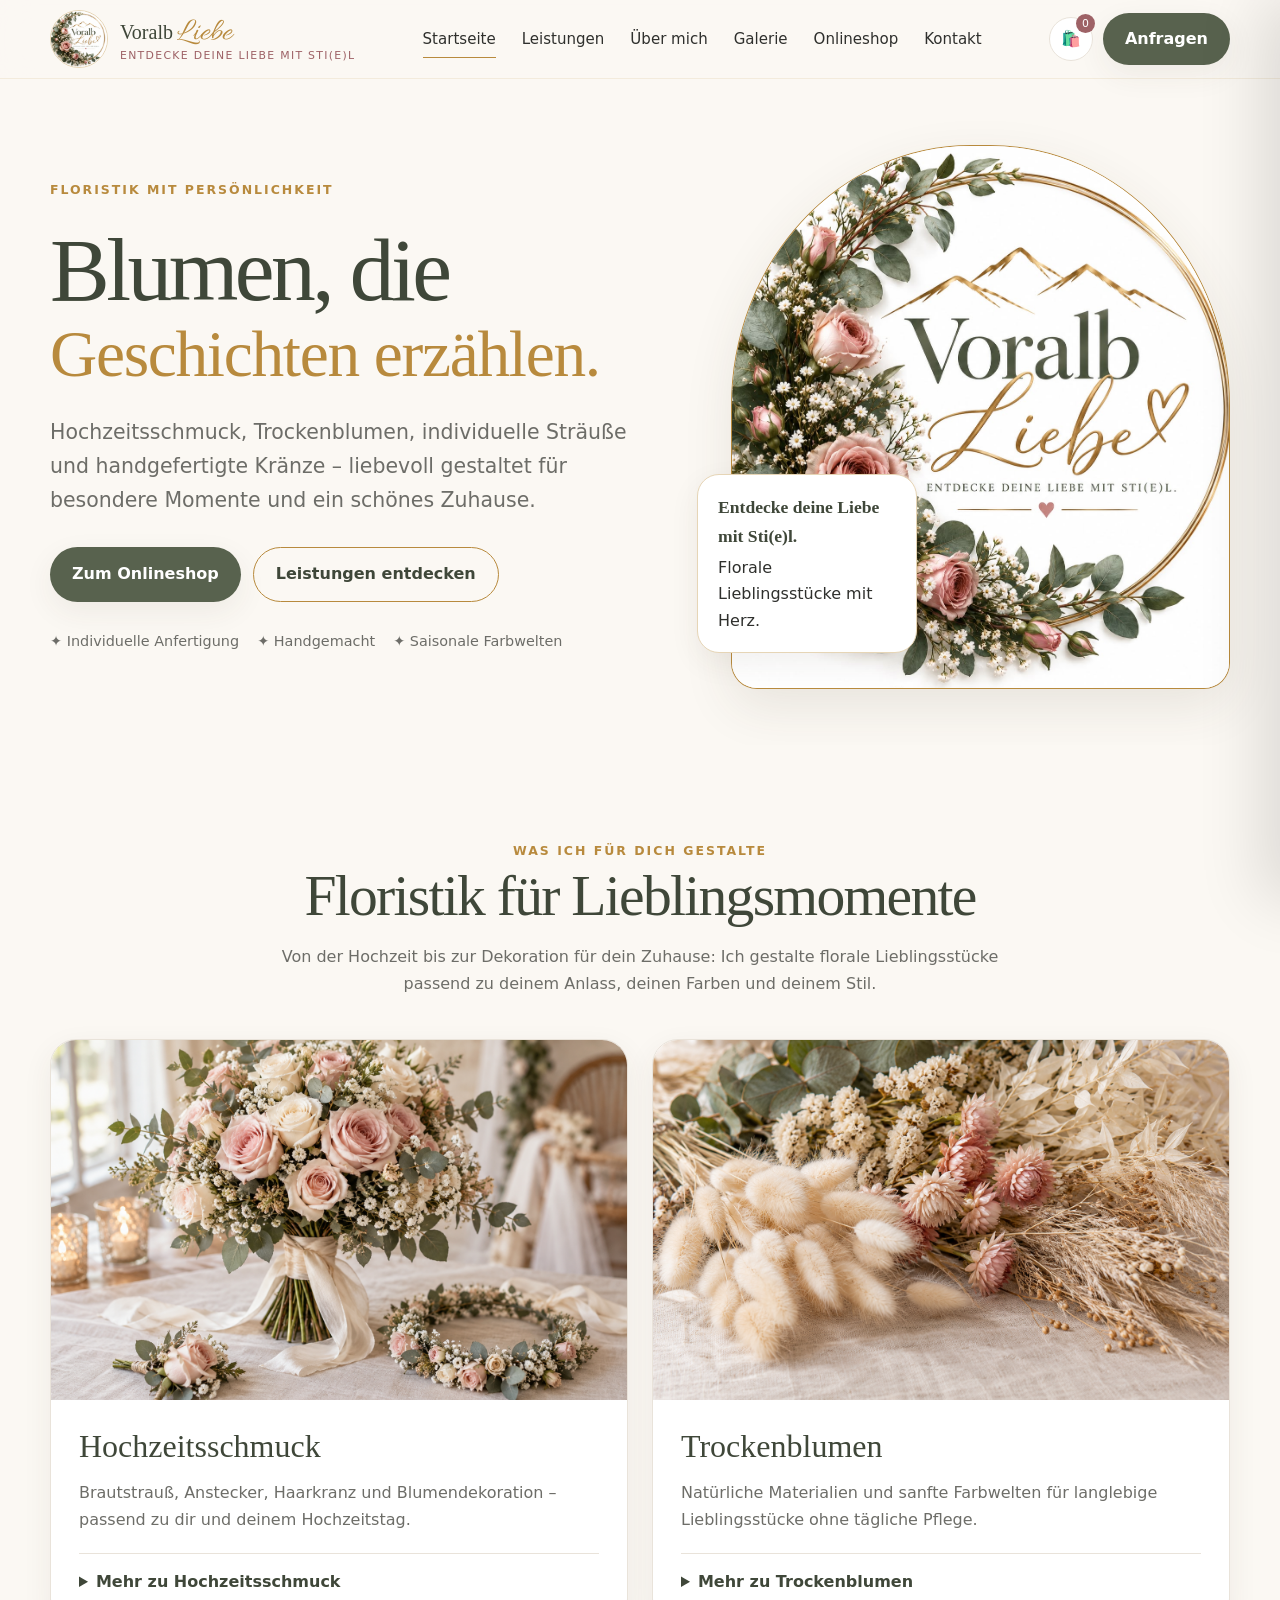
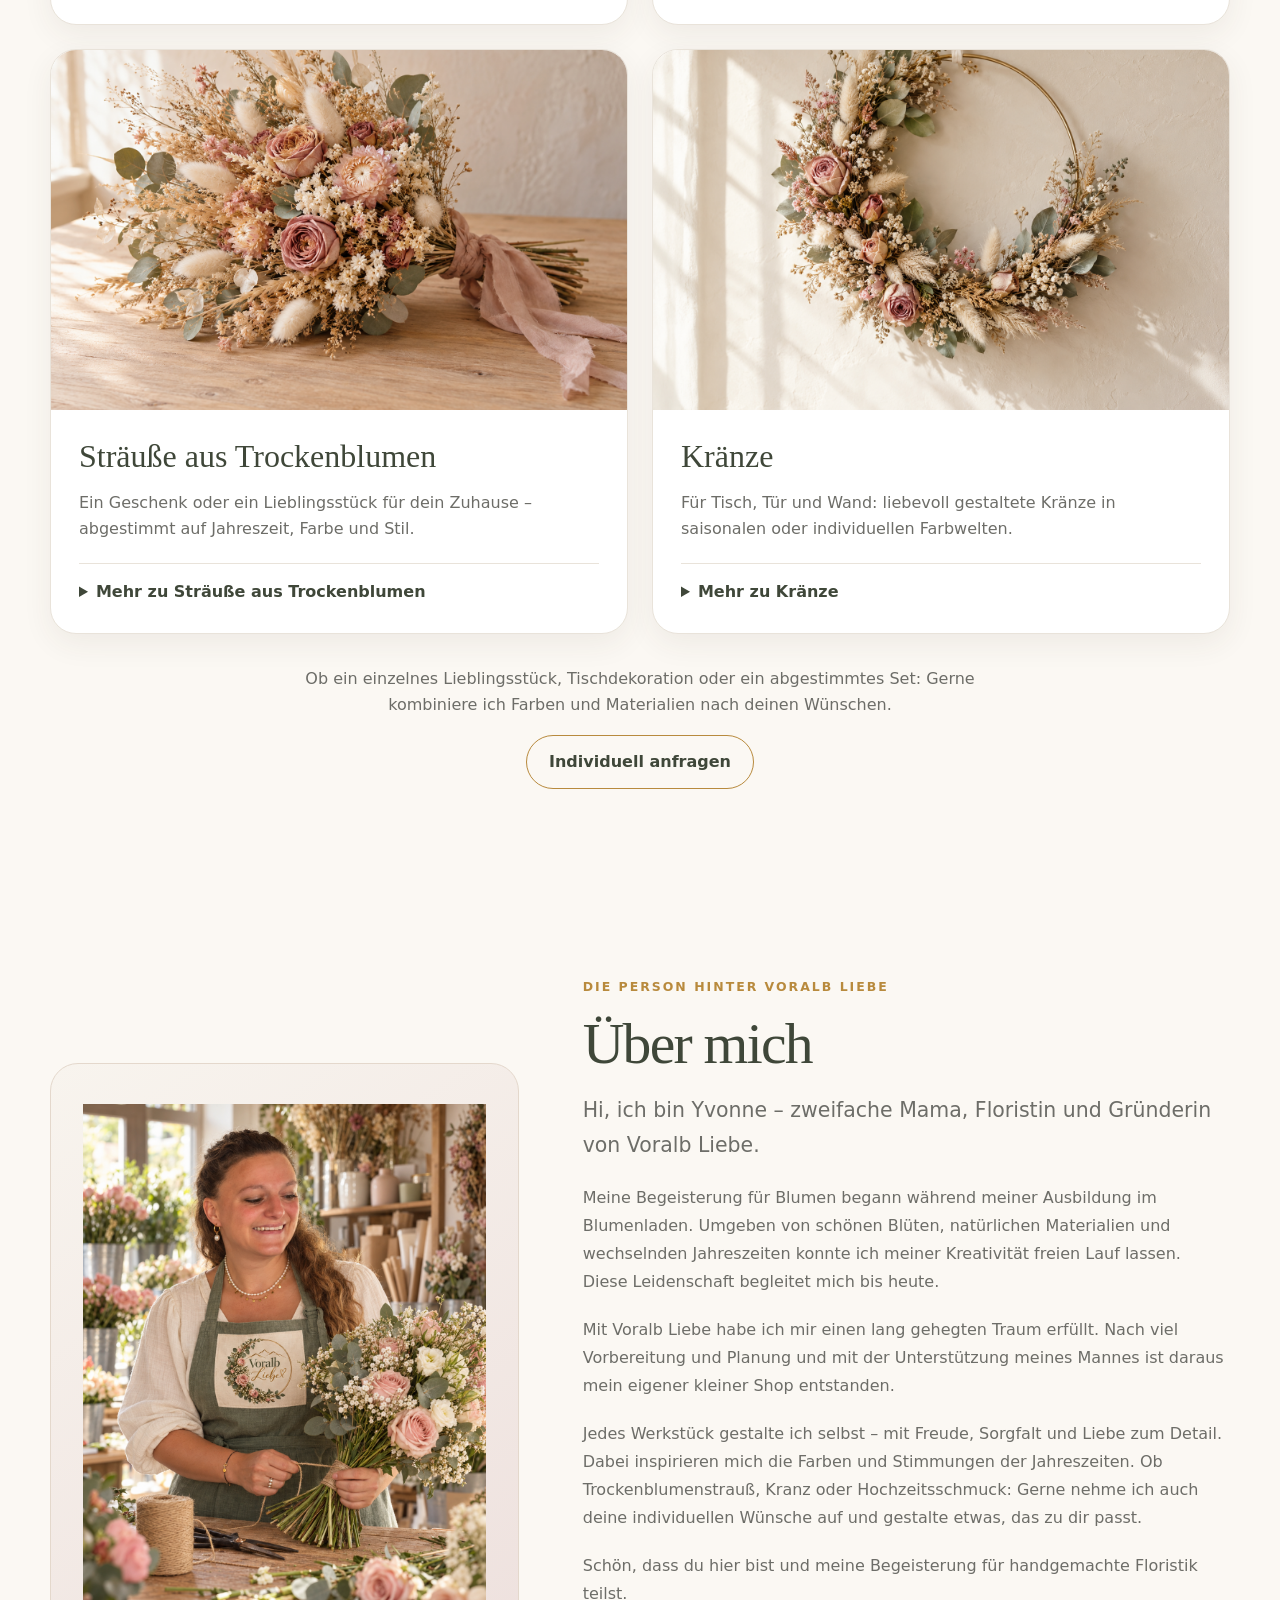
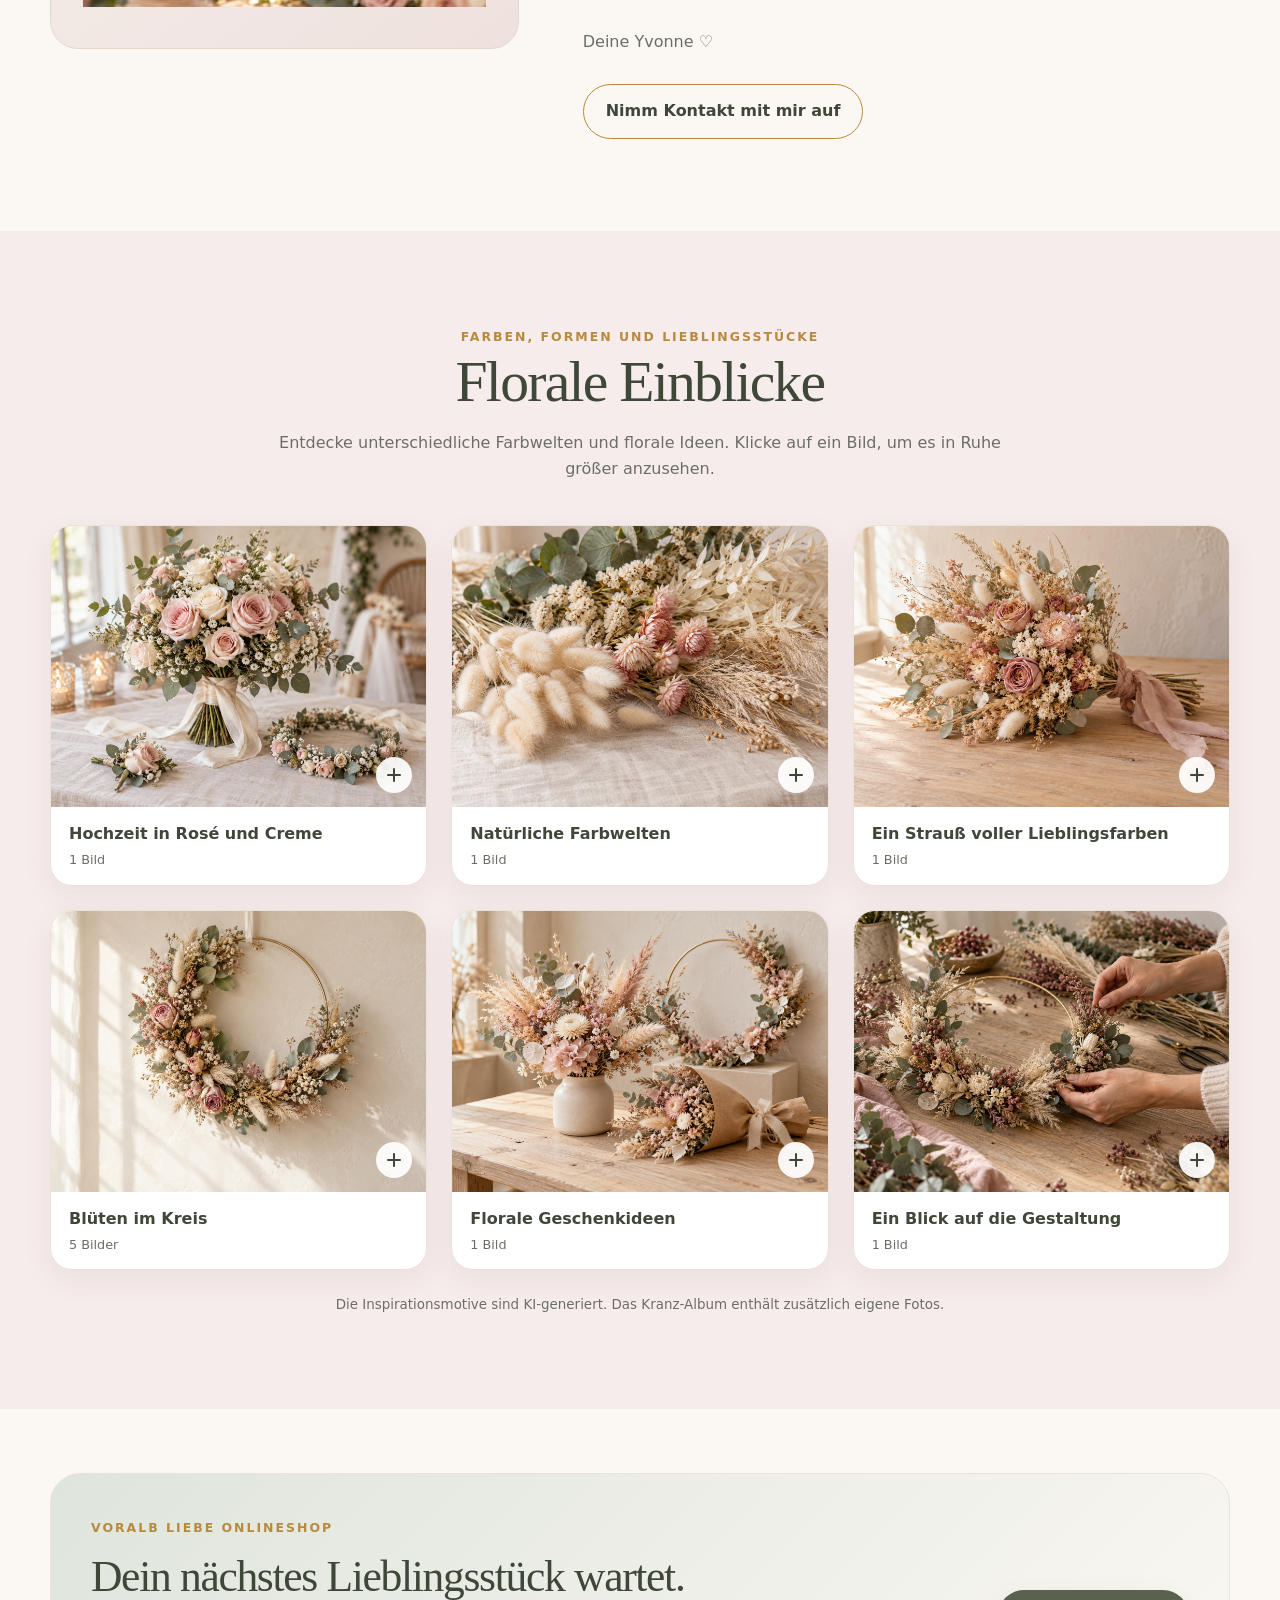
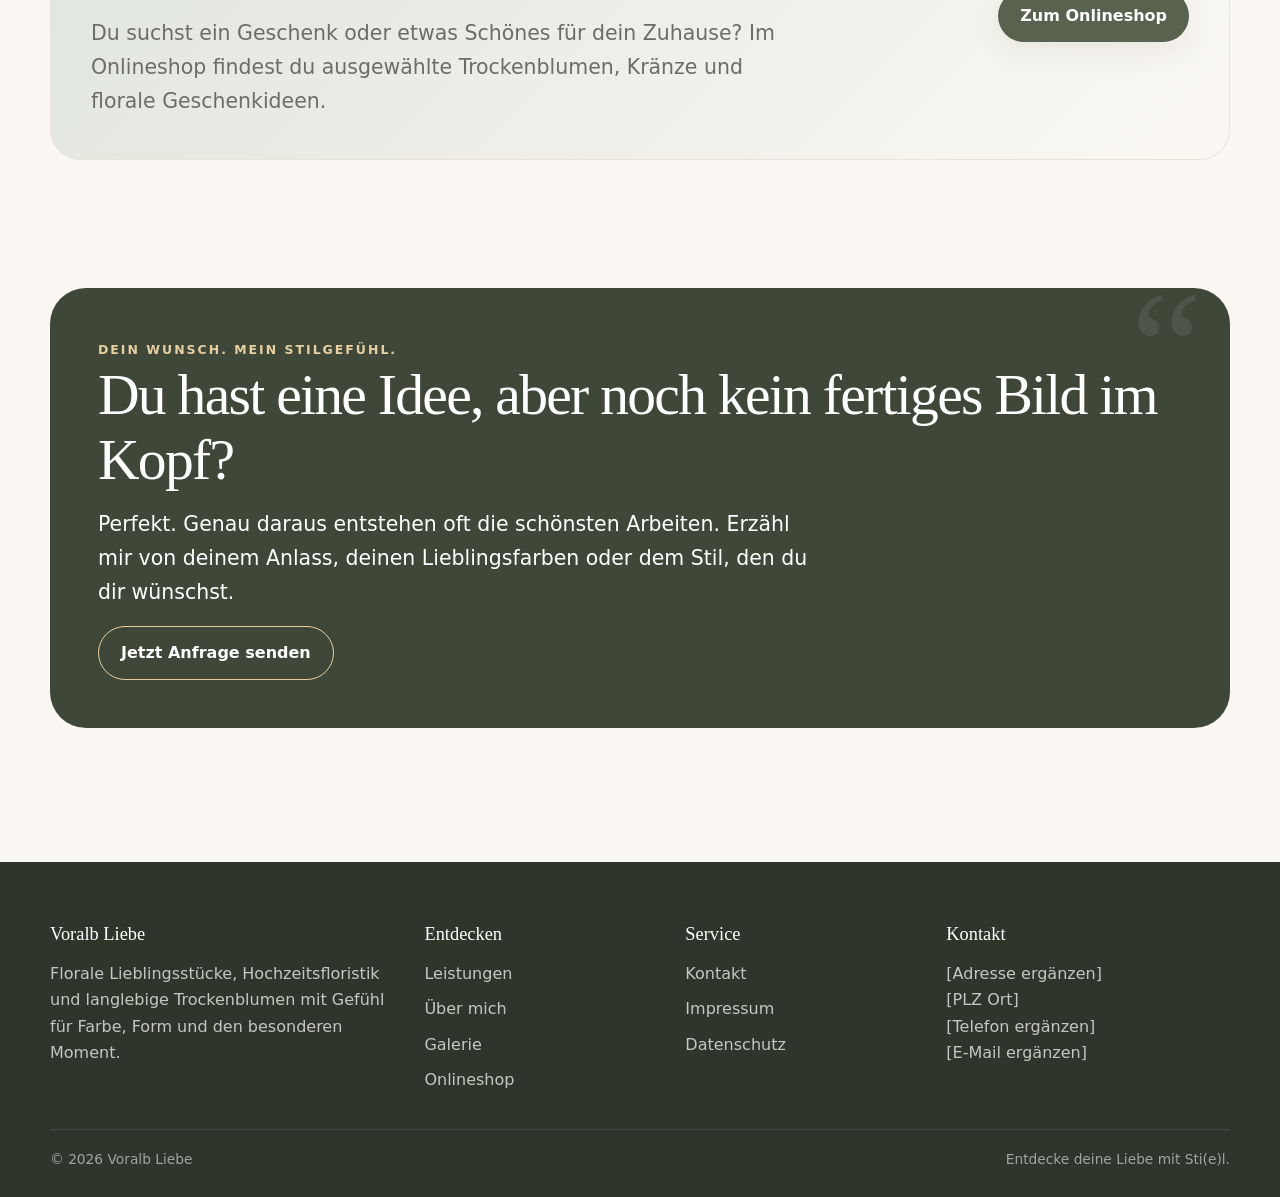
==== commit 4f094aed: "Add files via upload" ====
--- a/index.html
+++ b/index.html
@@ -1,154 +1,221 @@
-<!doctype html><html lang="de"><head><meta charset="utf-8"><meta name="viewport" content="width=device-width,initial-scale=1"><title>Voralb Liebe | Floristik, Trockenblumen & Hochzeitsschmuck</title><meta name="description" content="Voralb Liebe – handgemachte Floristik, Trockenblumen, Kränze, Sträuße und Hochzeitsschmuck. Entdecke deine Liebe mit Sti(e)l."><meta name="robots" content="index,follow"><link rel="canonical" href="https://voralbliebe.de/"><link rel="icon" href="logo-voralbliebe.jpg"><link rel="stylesheet" href="styles.css">
-<meta property="og:title" content="Voralb Liebe | Floristik, Trockenblumen & Hochzeitsschmuck"><meta property="og:description" content="Voralb Liebe – handgemachte Floristik, Trockenblumen, Kränze, Sträuße und Hochzeitsschmuck. Entdecke deine Liebe mit Sti(e)l."><meta property="og:type" content="website"><meta property="og:locale" content="de_DE"><script type="application/ld+json">{"@context":"https://schema.org","@type":"Florist","name":"Voralb Liebe","url":"https://voralbliebe.de","description":"Voralb Liebe – handgemachte Floristik, Trockenblumen, Kränze, Sträuße und Hochzeitsschmuck. Entdecke deine Liebe mit Sti(e)l.","slogan":"Entdecke deine Liebe mit Sti(e)l"}</script></head><body><header class="header"><div class="container nav"><a class="brand" href="index.html"><img src="logo-voralbliebe.jpg" alt="Voralb Liebe Logo"><span class="brand-copy"><strong>Voralb <span class="brand-liebe">Liebe</span></strong><span>Entdecke deine Liebe mit Sti(e)l</span></span></a><nav class="navlinks" id="navLinks" aria-label="Hauptnavigation">
-  <a href="index.html">Startseite</a>
-  <a href="index.html#leistungen">Leistungen</a>
-  <a href="index.html#ueber-mich">Über mich</a>
-  <a href="index.html#galerie">Galerie</a>
-  <a href="shop.html">Onlineshop</a>
-  <a href="kontakt.html">Kontakt</a>
-</nav><div class="nav-actions"><button class="icon-btn" id="cartBtn" aria-label="Warenkorb">🛍️<span class="cart-count">0</span></button><a class="btn btn-primary" href="kontakt.html">Anfragen</a><button class="menu-btn" id="menuBtn" type="button" aria-label="Menü öffnen" aria-controls="navLinks" aria-expanded="false">☰</button></div></div></header><main>
-<section class="hero"><div class="container hero-grid"><div class="hero-copy"><div class="eyebrow">Floristik mit Persönlichkeit</div><h1>Blumen, die <span class="script">Geschichten erzählen.</span></h1><p class="lead">Hochzeitsschmuck, Trockenblumen, individuelle Sträuße und handgefertigte Kränze – liebevoll gestaltet für besondere Momente und ein schönes Zuhause.</p><div class="hero-actions"><a class="btn btn-primary" href="shop.html">Zum Onlineshop</a><a class="btn btn-secondary" href="#leistungen">Leistungen entdecken</a></div><div class="hero-note"><span>✦ Individuelle Anfertigung</span><span>✦ Handgemacht</span><span>✦ Saisonale Farbwelten</span></div></div><div class="hero-visual"><div class="hero-frame"><img src="logo-voralbliebe.jpg" alt="Voralb Liebe – florales Logo"></div><div class="hero-badge"><strong>Entdecke deine Liebe mit Sti(e)l.</strong><span>Florale Lieblingsstücke mit Herz.</span></div></div></div></section>
-
-<section class="section" id="leistungen" aria-labelledby="leistungen-title">
-  <div class="container">
-    <div class="section-head center">
-      <span class="eyebrow">Was ich für dich gestalte</span>
-      <h2 id="leistungen-title">Floristik für Lieblingsmomente</h2>
-      <p>Von der Hochzeit bis zur Dekoration für dein Zuhause: Ich gestalte florale Lieblingsstücke passend zu deinem Anlass, deinen Farben und deinem Stil.</p>
-    </div>
-    <div class="service-overview"><article class="service-feature" id="hochzeit">
-  <img class="service-feature-image" src="Zarter%20Brautstrau%C3%9F%20mit%20Boutonni%C3%A8re%20und%20Haarkranz.png" alt="Hochzeitsschmuck in Rosé-, Creme- und Naturtönen" loading="lazy" decoding="async" width="1448" height="1086">
-  <div class="service-feature-copy">
-    <h3>Hochzeitsschmuck</h3>
-    <p>Brautstrauß, Anstecker, Haarkranz und Blumendekoration – passend zu dir und deinem Hochzeitstag.</p>
-    <details class="service-details"><summary>Mehr zu Hochzeitsschmuck</summary><ul><li>Brautstrauß – gebunden oder als Hoop, auf Wunsch auch mit abgewinkelter Rose</li><li>Anstecker für ihn &amp; sie</li><li>Blumenhaarkranz</li><li>Individuelle Gestaltung nach deinem Wunsch und deiner Hochzeitsdekoration</li><li>Ausgewählte Blumen später auch im Shop erhältlich</li></ul></details>
-  </div>
-</article>
-<article class="service-feature" id="trockenblumen">
-  <img class="service-feature-image" src="Getrocknete%20Bl%C3%BCten%20in%20zarten%20Naturt%C3%B6nen.png" alt="Trockenblumen in Rosé-, Creme- und Naturtönen" loading="lazy" decoding="async" width="1448" height="1086">
-  <div class="service-feature-copy">
-    <h3>Trockenblumen</h3>
-    <p>Natürliche Materialien und sanfte Farbwelten für langlebige Lieblingsstücke ohne tägliche Pflege.</p>
-    <details class="service-details"><summary>Mehr zu Trockenblumen</summary><ul><li>Besonders langlebig</li><li>Benötigen kein Wasser</li><li>Keine direkte Sonne – so bleiben Farben möglichst lange schön</li><li>Harmonische Farbkombinationen</li><li>Stelle dir deinen eigenen Strauß zusammen</li></ul></details>
-  </div>
-</article>
-<article class="service-feature" id="straeusse">
-  <img class="service-feature-image" src="Handgebundener%20Trockenblumenstrau%C3%9F%20in%20Altrosa.png" alt="Sträuße aus Trockenblumen in Rosé-, Creme- und Naturtönen" loading="lazy" decoding="async" width="1448" height="1086">
-  <div class="service-feature-copy">
-    <h3>Sträuße aus Trockenblumen</h3>
-    <p>Ein Geschenk oder ein Lieblingsstück für dein Zuhause – abgestimmt auf Jahreszeit, Farbe und Stil.</p>
-    <details class="service-details"><summary>Mehr zu Sträuße aus Trockenblumen</summary><ul><li>Sträuße passend zu jeder Jahreszeit</li><li>Individuell bestellbar nach deinem Wunsch</li><li>Farbwelt und Stil frei kombinierbar</li><li>Ausgewählte Varianten im Onlineshop</li></ul></details>
-  </div>
-</article>
-<article class="service-feature" id="kraenze">
-  <img class="service-feature-image" src="Zarter%20Trockenblumenkranz%20mit%20Eukalyptus.png" alt="Kränze in Rosé-, Creme- und Naturtönen" loading="lazy" decoding="async" width="1448" height="1086">
-  <div class="service-feature-copy">
-    <h3>Kränze</h3>
-    <p>Für Tisch, Tür und Wand: liebevoll gestaltete Kränze in saisonalen oder individuellen Farbwelten.</p>
-    <details class="service-details"><summary>Mehr zu Kränze</summary><ul><li>Blumenkränze für den Tisch</li><li>Türkränze</li><li>Blumenkränze zur Wandgestaltung</li><li>Saisonale und individuelle Ausführungen</li></ul></details>
-  </div>
-</article></div>
-    <div class="service-closing">
-      <p>Ob ein einzelnes Lieblingsstück, Tischdekoration oder ein abgestimmtes Set: Gerne kombiniere ich Farben und Materialien nach deinen Wünschen.</p>
-      <a class="btn btn-secondary" href="kontakt.html">Individuell anfragen</a>
-    </div>
-  </div>
-</section>
-
-<section class="section" id="ueber-mich" aria-labelledby="ueber-mich-title">
-  <div class="container about-grid">
-    <!-- Diesen gesamten figure-Block später durch dein Porträtfoto ersetzen. -->
-    <figure class="about-portrait"> 
-	  <img src="Floristin bindet einen handgebundenen Strauß.png" alt="Porträt von [Name] von Voralb Liebe">
-	</figure>
-
-    <div class="about-copy">
-  <span class="eyebrow">Die Person hinter Voralb Liebe</span>
-  <h2 id="ueber-mich-title">Über mich</h2>
-
-  <p class="lead">
-    Hi, ich bin Yvonne – zweifache Mama, Floristin und Gründerin von Voralb Liebe.
-  </p>
-
-  <p>
-    Meine Begeisterung für Blumen begann während meiner Ausbildung im Blumenladen.
-    Umgeben von schönen Blüten, natürlichen Materialien und wechselnden Jahreszeiten
-    konnte ich meiner Kreativität freien Lauf lassen. Diese Leidenschaft begleitet
-    mich bis heute.
-  </p>
-
-  <p>
-    Mit Voralb Liebe habe ich mir einen lang gehegten Traum erfüllt.
-    Nach viel Vorbereitung und Planung und mit der Unterstützung meines Mannes
-    ist daraus mein eigener kleiner Shop entstanden.
-  </p>
-
-  <p>
-    Jedes Werkstück gestalte ich selbst – mit Freude, Sorgfalt und Liebe zum Detail.
-    Dabei inspirieren mich die Farben und Stimmungen der Jahreszeiten.
-    Ob Trockenblumenstrauß, Kranz oder Hochzeitsschmuck: Gerne nehme ich auch deine
-    individuellen Wünsche auf und gestalte etwas, das zu dir passt.
-  </p>
-
-  <p>
-    Schön, dass du hier bist und meine Begeisterung für handgemachte Floristik teilst.
-  </p>
-
-  <p>Deine Yvonne ♡</p>
-
-  <a class="btn btn-secondary" href="kontakt.html">
-    Nimm Kontakt mit mir auf
-  </a>
-</div>
-  </div>
-</section>
-
-<section class="section" id="galerie" aria-labelledby="galerie-title">
-  <div class="container">
-    <div class="section-head center"><span class="eyebrow">Farben, Formen und Lieblingsstücke</span><h2 id="galerie-title">Florale Einblicke</h2><p>Entdecke unterschiedliche Farbwelten und florale Ideen. Klicke auf ein Bild, um es in Ruhe größer anzusehen.</p></div>
-    <div class="gallery-grid"><a class="gallery-item" href="Zarter%20Brautstrau%C3%9F%20mit%20Boutonni%C3%A8re%20und%20Haarkranz.png" data-gallery data-caption="Hochzeit in Rosé und Creme" aria-label="Hochzeit in Rosé und Creme – Bild vergrößern">
-  <figure><div class="gallery-image-wrap"><img src="Zarter%20Brautstrau%C3%9F%20mit%20Boutonni%C3%A8re%20und%20Haarkranz.png" alt="Brautstrauß mit passendem Anstecker und Blumenhaarkranz" loading="lazy" decoding="async" width="1448" height="1086"><span class="gallery-zoom" aria-hidden="true">+</span></div><figcaption>Hochzeit in Rosé und Creme</figcaption></figure>
-</a>
-<a class="gallery-item" href="Getrocknete%20Bl%C3%BCten%20in%20zarten%20Naturt%C3%B6nen.png" data-gallery data-caption="Natürliche Farbwelten" aria-label="Natürliche Farbwelten – Bild vergrößern">
-  <figure><div class="gallery-image-wrap"><img src="Getrocknete%20Bl%C3%BCten%20in%20zarten%20Naturt%C3%B6nen.png" alt="Getrocknete Blüten, Gräser und Eukalyptus auf hellem Leinen" loading="lazy" decoding="async" width="1448" height="1086"><span class="gallery-zoom" aria-hidden="true">+</span></div><figcaption>Natürliche Farbwelten</figcaption></figure>
-</a>
-<a class="gallery-item" href="Handgebundener%20Trockenblumenstrau%C3%9F%20in%20Altrosa.png" data-gallery data-caption="Ein Strauß voller Lieblingsfarben" aria-label="Ein Strauß voller Lieblingsfarben – Bild vergrößern">
-  <figure><div class="gallery-image-wrap"><img src="Handgebundener%20Trockenblumenstrau%C3%9F%20in%20Altrosa.png" alt="Trockenblumenstrauß mit altrosa Blüten und zartem Band" loading="lazy" decoding="async" width="1448" height="1086"><span class="gallery-zoom" aria-hidden="true">+</span></div><figcaption>Ein Strauß voller Lieblingsfarben</figcaption></figure>
-</a>
-<a class="gallery-item" href="Zarter%20Trockenblumenkranz%20mit%20Eukalyptus.png" data-gallery data-caption="Blüten im Kreis" aria-label="Blüten im Kreis – Bild vergrößern">
-  <figure><div class="gallery-image-wrap"><img src="Zarter%20Trockenblumenkranz%20mit%20Eukalyptus.png" alt="Trockenblumenkranz auf goldenem Ring mit Eukalyptus" loading="lazy" decoding="async" width="1448" height="1086"><span class="gallery-zoom" aria-hidden="true">+</span></div><figcaption>Blüten im Kreis</figcaption></figure>
-</a>
-<a class="gallery-item" href="Drei%20handgemachte%20Bl%C3%BCtenlieblinge.png" data-gallery data-caption="Florale Geschenkideen" aria-label="Florale Geschenkideen – Bild vergrößern">
-  <figure><div class="gallery-image-wrap"><img src="Drei%20handgemachte%20Bl%C3%BCtenlieblinge.png" alt="Dekorativer Trockenblumenstrauß, kleiner Geschenkstrauß und Kranz" loading="lazy" decoding="async" width="1448" height="1086"><span class="gallery-zoom" aria-hidden="true">+</span></div><figcaption>Florale Geschenkideen</figcaption></figure>
-</a>
-<a class="gallery-item" href="Zarter%20Saisonkranz%20in%20liebevoller%20Handarbeit.png" data-gallery data-caption="Ein Blick auf die Gestaltung" aria-label="Ein Blick auf die Gestaltung – Bild vergrößern">
-  <figure><div class="gallery-image-wrap"><img src="Zarter%20Saisonkranz%20in%20liebevoller%20Handarbeit.png" alt="Hände beim Gestalten eines floralen Rings mit Heidekraut und Trockenblumen" loading="lazy" decoding="async" width="1448" height="1086"><span class="gallery-zoom" aria-hidden="true">+</span></div><figcaption>Ein Blick auf die Gestaltung</figcaption></figure>
-</a></div>
-    <p class="notice gallery-notice">Die gezeigten Motive sind KI-generierte Inspirationsbilder.</p>
-  </div>
-</section>
-
-<section class="section-sm" id="shop-teaser" aria-labelledby="shop-teaser-title">
-  <div class="container shop-teaser">
-    <div><span class="eyebrow">Voralb Liebe Onlineshop</span><h2 id="shop-teaser-title">Dein nächstes Lieblingsstück wartet.</h2><p class="lead">Du suchst ein Geschenk oder etwas Schönes für dein Zuhause? Im Onlineshop findest du ausgewählte Trockenblumen, Kränze und florale Geschenkideen.</p></div>
-    <a class="btn btn-primary" href="shop.html">Zum Onlineshop</a>
-  </div>
-</section>
-
-<section class="section-sm"><div class="container testimonial"><span class="eyebrow" style="color:#e8cf9f">Dein Wunsch. Mein Stilgefühl.</span><h2>Du hast eine Idee, aber noch kein fertiges Bild im Kopf?</h2><p class="lead">Perfekt. Genau daraus entstehen oft die schönsten Arbeiten. Erzähl mir von deinem Anlass, deinen Lieblingsfarben oder dem Stil, den du dir wünschst.</p><a class="btn btn-secondary" href="kontakt.html" style="color:#fff;border-color:#e8cf9f">Jetzt Anfrage senden</a></div></section>
-</main><footer class="footer"><div class="container"><div class="footer-grid"><div><h3>Voralb Liebe</h3><p>Florale Lieblingsstücke, Hochzeitsfloristik und langlebige Trockenblumen mit Gefühl für Farbe, Form und den besonderen Moment.</p></div><div><h3>Entdecken</h3><div class="footer-links">
-  <a href="index.html#leistungen">Leistungen</a>
-  <a href="index.html#ueber-mich">Über mich</a>
-  <a href="index.html#galerie">Galerie</a>
-  <a href="shop.html">Onlineshop</a>
-</div></div><div><h3>Service</h3><div class="footer-links"><a href="kontakt.html">Kontakt</a><a href="impressum.html">Impressum</a><a href="datenschutz.html">Datenschutz</a></div></div><div><h3>Kontakt</h3><p>[Adresse ergänzen]<br>[PLZ Ort]<br>[Telefon ergänzen]<br>[E-Mail ergänzen]</p></div></div><div class="footer-bottom"><span>© <span id="year"></span> Voralb Liebe</span><span>Entdecke deine Liebe mit Sti(e)l.</span></div></div></footer>
-<div class="cart-drawer" id="cartDrawer" aria-hidden="true" inert><div class="cart-overlay"></div><aside class="cart-panel" role="dialog" aria-modal="true" aria-label="Dein Warenkorb" tabindex="-1"><div class="cart-head"><h3>Dein Warenkorb</h3><button class="icon-btn" id="cartClose" aria-label="Schließen">×</button></div><div class="cart-items" id="cartItems"></div><div class="cart-total"><div class="cart-total-row"><span>Gesamt</span><strong id="cartTotal">0,00 €</strong></div><button class="btn btn-primary" id="checkoutBtn" style="width:100%">Zur Bestellanfrage</button><p class="notice" style="margin-top:10px">Noch keine Online-Zahlung integriert. Die Bestellung wird als Anfrage übermittelt.</p></div></aside></div>
-<div class="checkout-modal" id="checkoutModal" aria-hidden="true" inert><div class="checkout-box" role="dialog" aria-modal="true" aria-label="Deine Bestellanfrage" tabindex="-1"><div class="cart-head"><div><span class="eyebrow">Bestellanfrage</span><h3 style="margin:6px 0 0">Deine Bestellung</h3></div><button class="icon-btn" id="checkoutClose" aria-label="Schließen">×</button></div><form id="checkoutForm" action="order.php" method="post" style="margin-top:20px"><input type="text" name="website" style="display:none" tabindex="-1" autocomplete="off"><input type="hidden" name="items" id="orderItems"><div class="form-grid"><div><label for="orderName">Name *</label><input class="field" id="orderName" name="name" autocomplete="name" maxlength="120" required></div><div><label for="orderEmail">E-Mail *</label><input class="field" id="orderEmail" name="email" type="email" autocomplete="email" maxlength="254" required></div><div class="full"><label for="orderAddress">Adresse</label><input class="field" id="orderAddress" name="address" autocomplete="street-address" maxlength="500"></div><div class="full"><label for="orderNote">Hinweis zur Bestellung</label><textarea class="field" id="orderNote" name="note" maxlength="10000"></textarea></div><div class="full"><label><input type="checkbox" name="privacy" value="1" required> Ich stimme der Verarbeitung meiner Angaben zur Bearbeitung der Anfrage zu. <a href="datenschutz.html">Datenschutzhinweise</a></label></div></div><div class="alert" id="orderAlert" role="status" aria-live="polite"></div><button class="btn btn-primary" type="submit">Bestellanfrage senden</button></form></div></div>
-<script src="products.js"></script><script src="main.js"></script><script src="forms.js"></script>
-<dialog class="gallery-dialog" id="galleryDialog" aria-labelledby="galleryDialogCaption">
-  <div class="gallery-dialog-toolbar"><span id="galleryDialogCounter" aria-live="polite"></span><button class="icon-btn" id="galleryDialogClose" type="button" aria-label="Galerie schließen" autofocus>×</button></div>
-  <div class="gallery-dialog-picture"><img id="galleryDialogImage" alt=""><button class="gallery-direction gallery-prev" id="galleryDialogPrev" type="button" aria-label="Vorheriges Bild">‹</button><button class="gallery-direction gallery-next" id="galleryDialogNext" type="button" aria-label="Nächstes Bild">›</button></div>
-  <p id="galleryDialogCaption"></p>
-</dialog>
-<script src="gallery.js"></script>
-</body></html>
+<!doctype html><html lang="de"><head><meta charset="utf-8"><meta name="viewport" content="width=device-width,initial-scale=1"><title>Voralb Liebe | Floristik, Trockenblumen & Hochzeitsschmuck</title><meta name="description" content="Voralb Liebe – handgemachte Floristik, Trockenblumen, Kränze, Sträuße und Hochzeitsschmuck. Entdecke deine Liebe mit Sti(e)l."><meta name="robots" content="index,follow"><link rel="canonical" href="https://voralbliebe.de/"><link rel="icon" href="logo-voralbliebe.jpg"><link rel="stylesheet" href="styles.css">
+<meta property="og:title" content="Voralb Liebe | Floristik, Trockenblumen & Hochzeitsschmuck"><meta property="og:description" content="Voralb Liebe – handgemachte Floristik, Trockenblumen, Kränze, Sträuße und Hochzeitsschmuck. Entdecke deine Liebe mit Sti(e)l."><meta property="og:type" content="website"><meta property="og:locale" content="de_DE"><script type="application/ld+json">{"@context":"https://schema.org","@type":"Florist","name":"Voralb Liebe","url":"https://voralbliebe.de","description":"Voralb Liebe – handgemachte Floristik, Trockenblumen, Kränze, Sträuße und Hochzeitsschmuck. Entdecke deine Liebe mit Sti(e)l.","slogan":"Entdecke deine Liebe mit Sti(e)l"}</script></head><body><header class="header"><div class="container nav"><a class="brand" href="index.html"><img src="logo-voralbliebe.jpg" alt="Voralb Liebe Logo"><span class="brand-copy"><strong>Voralb <span class="brand-liebe">Liebe</span></strong><span>Entdecke deine Liebe mit Sti(e)l</span></span></a><nav class="navlinks" id="navLinks" aria-label="Hauptnavigation">
+  <a href="index.html">Startseite</a>
+  <a href="index.html#leistungen">Leistungen</a>
+  <a href="index.html#ueber-mich">Über mich</a>
+  <a href="index.html#galerie">Galerie</a>
+  <a href="shop.html">Onlineshop</a>
+  <a href="kontakt.html">Kontakt</a>
+</nav><div class="nav-actions"><button class="icon-btn" id="cartBtn" aria-label="Warenkorb">🛍️<span class="cart-count">0</span></button><a class="btn btn-primary" href="kontakt.html">Anfragen</a><button class="menu-btn" id="menuBtn" type="button" aria-label="Menü öffnen" aria-controls="navLinks" aria-expanded="false">☰</button></div></div></header><main>
+<section class="hero"><div class="container hero-grid"><div class="hero-copy"><div class="eyebrow">Floristik mit Persönlichkeit</div><h1>Blumen, die <span class="script">Geschichten erzählen.</span></h1><p class="lead">Hochzeitsschmuck, Trockenblumen, individuelle Sträuße und handgefertigte Kränze – liebevoll gestaltet für besondere Momente und ein schönes Zuhause.</p><div class="hero-actions"><a class="btn btn-primary" href="shop.html">Zum Onlineshop</a><a class="btn btn-secondary" href="#leistungen">Leistungen entdecken</a></div><div class="hero-note"><span>✦ Individuelle Anfertigung</span><span>✦ Handgemacht</span><span>✦ Saisonale Farbwelten</span></div></div><div class="hero-visual"><div class="hero-frame"><img src="logo-voralbliebe.jpg" alt="Voralb Liebe – florales Logo"></div><div class="hero-badge"><strong>Entdecke deine Liebe mit Sti(e)l.</strong><span>Florale Lieblingsstücke mit Herz.</span></div></div></div></section>
+
+<section class="section" id="leistungen" aria-labelledby="leistungen-title">
+  <div class="container">
+    <div class="section-head center">
+      <span class="eyebrow">Was ich für dich gestalte</span>
+      <h2 id="leistungen-title">Floristik für Lieblingsmomente</h2>
+      <p>Von der Hochzeit bis zur Dekoration für dein Zuhause: Ich gestalte florale Lieblingsstücke passend zu deinem Anlass, deinen Farben und deinem Stil.</p>
+    </div>
+    <div class="service-overview"><article class="service-feature" id="hochzeit">
+  <img class="service-feature-image" src="Zarter%20Brautstrau%C3%9F%20mit%20Boutonni%C3%A8re%20und%20Haarkranz.png" alt="Hochzeitsschmuck in Rosé-, Creme- und Naturtönen" loading="lazy" decoding="async" width="1448" height="1086">
+  <div class="service-feature-copy">
+    <h3>Hochzeitsschmuck</h3>
+    <p>Brautstrauß, Anstecker, Haarkranz und Blumendekoration – passend zu dir und deinem Hochzeitstag.</p>
+    <details class="service-details"><summary>Mehr zu Hochzeitsschmuck</summary><ul><li>Brautstrauß – gebunden oder als Hoop, auf Wunsch auch mit abgewinkelter Rose</li><li>Anstecker für ihn &amp; sie</li><li>Blumenhaarkranz</li><li>Individuelle Gestaltung nach deinem Wunsch und deiner Hochzeitsdekoration</li><li>Ausgewählte Blumen später auch im Shop erhältlich</li></ul></details>
+  </div>
+</article>
+<article class="service-feature" id="trockenblumen">
+  <img class="service-feature-image" src="Getrocknete%20Bl%C3%BCten%20in%20zarten%20Naturt%C3%B6nen.png" alt="Trockenblumen in Rosé-, Creme- und Naturtönen" loading="lazy" decoding="async" width="1448" height="1086">
+  <div class="service-feature-copy">
+    <h3>Trockenblumen</h3>
+    <p>Natürliche Materialien und sanfte Farbwelten für langlebige Lieblingsstücke ohne tägliche Pflege.</p>
+    <details class="service-details"><summary>Mehr zu Trockenblumen</summary><ul><li>Besonders langlebig</li><li>Benötigen kein Wasser</li><li>Keine direkte Sonne – so bleiben Farben möglichst lange schön</li><li>Harmonische Farbkombinationen</li><li>Stelle dir deinen eigenen Strauß zusammen</li></ul></details>
+  </div>
+</article>
+<article class="service-feature" id="straeusse">
+  <img class="service-feature-image" src="Handgebundener%20Trockenblumenstrau%C3%9F%20in%20Altrosa.png" alt="Sträuße aus Trockenblumen in Rosé-, Creme- und Naturtönen" loading="lazy" decoding="async" width="1448" height="1086">
+  <div class="service-feature-copy">
+    <h3>Sträuße aus Trockenblumen</h3>
+    <p>Ein Geschenk oder ein Lieblingsstück für dein Zuhause – abgestimmt auf Jahreszeit, Farbe und Stil.</p>
+    <details class="service-details"><summary>Mehr zu Sträuße aus Trockenblumen</summary><ul><li>Sträuße passend zu jeder Jahreszeit</li><li>Individuell bestellbar nach deinem Wunsch</li><li>Farbwelt und Stil frei kombinierbar</li><li>Ausgewählte Varianten im Onlineshop</li></ul></details>
+  </div>
+</article>
+<article class="service-feature" id="kraenze">
+  <img class="service-feature-image" src="Zarter%20Trockenblumenkranz%20mit%20Eukalyptus.png" alt="Kränze in Rosé-, Creme- und Naturtönen" loading="lazy" decoding="async" width="1448" height="1086">
+  <div class="service-feature-copy">
+    <h3>Kränze</h3>
+    <p>Für Tisch, Tür und Wand: liebevoll gestaltete Kränze in saisonalen oder individuellen Farbwelten.</p>
+    <details class="service-details"><summary>Mehr zu Kränze</summary><ul><li>Blumenkränze für den Tisch</li><li>Türkränze</li><li>Blumenkränze zur Wandgestaltung</li><li>Saisonale und individuelle Ausführungen</li></ul></details>
+  </div>
+</article></div>
+    <div class="service-closing">
+      <p>Ob ein einzelnes Lieblingsstück, Tischdekoration oder ein abgestimmtes Set: Gerne kombiniere ich Farben und Materialien nach deinen Wünschen.</p>
+      <a class="btn btn-secondary" href="kontakt.html">Individuell anfragen</a>
+    </div>
+  </div>
+</section>
+
+<section class="section" id="ueber-mich" aria-labelledby="ueber-mich-title">
+  <div class="container about-grid">
+    <!-- Diesen gesamten figure-Block später durch dein Porträtfoto ersetzen. -->
+    <figure class="about-portrait"> 
+	  <img src="Floristin bindet einen handgebundenen Strauß.png" alt="Yvonne von Voralb Liebe beim Binden eines Blumenstraußes">
+	</figure>
+
+    <div class="about-copy">
+  <span class="eyebrow">Die Person hinter Voralb Liebe</span>
+  <h2 id="ueber-mich-title">Über mich</h2>
+
+  <p class="lead">
+    Hi, ich bin Yvonne – zweifache Mama, Floristin und Gründerin von Voralb Liebe.
+  </p>
+
+  <p>
+    Meine Begeisterung für Blumen begann während meiner Ausbildung im Blumenladen.
+    Umgeben von schönen Blüten, natürlichen Materialien und wechselnden Jahreszeiten
+    konnte ich meiner Kreativität freien Lauf lassen. Diese Leidenschaft begleitet
+    mich bis heute.
+  </p>
+
+  <p>
+    Mit Voralb Liebe habe ich mir einen lang gehegten Traum erfüllt.
+    Nach viel Vorbereitung und Planung und mit der Unterstützung meines Mannes
+    ist daraus mein eigener kleiner Shop entstanden.
+  </p>
+
+  <p>
+    Jedes Werkstück gestalte ich selbst – mit Freude, Sorgfalt und Liebe zum Detail.
+    Dabei inspirieren mich die Farben und Stimmungen der Jahreszeiten.
+    Ob Trockenblumenstrauß, Kranz oder Hochzeitsschmuck: Gerne nehme ich auch deine
+    individuellen Wünsche auf und gestalte etwas, das zu dir passt.
+  </p>
+
+  <p>
+    Schön, dass du hier bist und meine Begeisterung für handgemachte Floristik teilst.
+  </p>
+
+  <p>Deine Yvonne ♡</p>
+
+  <a class="btn btn-secondary" href="kontakt.html">
+    Nimm Kontakt mit mir auf
+  </a>
+</div>
+  </div>
+</section>
+
+<section class="section" id="galerie" aria-labelledby="galerie-title">
+  <div class="container">
+    <div class="section-head center"><span class="eyebrow">Farben, Formen und Lieblingsstücke</span><h2 id="galerie-title">Florale Einblicke</h2><p>Entdecke unterschiedliche Farbwelten und florale Ideen. Klicke auf ein Bild, um es in Ruhe größer anzusehen.</p></div>
+    <div class="gallery-grid"><a class="gallery-item" href="Zarter%20Brautstrau%C3%9F%20mit%20Boutonni%C3%A8re%20und%20Haarkranz.png" data-gallery="hochzeit" data-caption="Hochzeit in Rosé und Creme" aria-label="Hochzeit in Rosé und Creme – Album öffnen">
+  <figure><div class="gallery-image-wrap"><img src="Zarter%20Brautstrau%C3%9F%20mit%20Boutonni%C3%A8re%20und%20Haarkranz.png" alt="Brautstrauß mit passendem Anstecker und Blumenhaarkranz" loading="lazy" decoding="async" width="1448" height="1086"><span class="gallery-zoom" aria-hidden="true"></span></div><figcaption>Hochzeit in Rosé und Creme<span class="gallery-count">1 Bild</span></figcaption></figure>
+</a>
+<a class="gallery-item" href="Getrocknete%20Bl%C3%BCten%20in%20zarten%20Naturt%C3%B6nen.png" data-gallery="natur" data-caption="Natürliche Farbwelten" aria-label="Natürliche Farbwelten – Album öffnen">
+  <figure><div class="gallery-image-wrap"><img src="Getrocknete%20Bl%C3%BCten%20in%20zarten%20Naturt%C3%B6nen.png" alt="Getrocknete Blüten, Gräser und Eukalyptus auf hellem Leinen" loading="lazy" decoding="async" width="1448" height="1086"><span class="gallery-zoom" aria-hidden="true"></span></div><figcaption>Natürliche Farbwelten<span class="gallery-count">1 Bild</span></figcaption></figure>
+</a>
+<a class="gallery-item" href="Handgebundener%20Trockenblumenstrau%C3%9F%20in%20Altrosa.png" data-gallery="straeusse" data-caption="Ein Strauß voller Lieblingsfarben" aria-label="Ein Strauß voller Lieblingsfarben – Album öffnen">
+  <figure><div class="gallery-image-wrap"><img src="Handgebundener%20Trockenblumenstrau%C3%9F%20in%20Altrosa.png" alt="Trockenblumenstrauß mit altrosa Blüten und zartem Band" loading="lazy" decoding="async" width="1448" height="1086"><span class="gallery-zoom" aria-hidden="true"></span></div><figcaption>Ein Strauß voller Lieblingsfarben<span class="gallery-count">1 Bild</span></figcaption></figure>
+</a>
+<a class="gallery-item" href="Zarter%20Trockenblumenkranz%20mit%20Eukalyptus.png" data-gallery="kraenze" data-caption="Blüten im Kreis" aria-label="Blüten im Kreis – Album öffnen">
+  <figure><div class="gallery-image-wrap"><img src="Zarter%20Trockenblumenkranz%20mit%20Eukalyptus.png" alt="Trockenblumenkranz auf goldenem Ring mit Eukalyptus" loading="lazy" decoding="async" width="1448" height="1086"><span class="gallery-zoom" aria-hidden="true"></span></div><figcaption>Blüten im Kreis<span class="gallery-count">5 Bilder</span></figcaption></figure>
+</a>
+<a class="gallery-item" href="Drei%20handgemachte%20Bl%C3%BCtenlieblinge.png" data-gallery="geschenke" data-caption="Florale Geschenkideen" aria-label="Florale Geschenkideen – Album öffnen">
+  <figure><div class="gallery-image-wrap"><img src="Drei%20handgemachte%20Bl%C3%BCtenlieblinge.png" alt="Dekorativer Trockenblumenstrauß, kleiner Geschenkstrauß und Kranz" loading="lazy" decoding="async" width="1448" height="1086"><span class="gallery-zoom" aria-hidden="true"></span></div><figcaption>Florale Geschenkideen<span class="gallery-count">1 Bild</span></figcaption></figure>
+</a>
+<a class="gallery-item" href="Zarter%20Saisonkranz%20in%20liebevoller%20Handarbeit.png" data-gallery="gestaltung" data-caption="Ein Blick auf die Gestaltung" aria-label="Ein Blick auf die Gestaltung – Album öffnen">
+  <figure><div class="gallery-image-wrap"><img src="Zarter%20Saisonkranz%20in%20liebevoller%20Handarbeit.png" alt="Hände beim Gestalten eines floralen Rings mit Heidekraut und Trockenblumen" loading="lazy" decoding="async" width="1448" height="1086"><span class="gallery-zoom" aria-hidden="true"></span></div><figcaption>Ein Blick auf die Gestaltung<span class="gallery-count">1 Bild</span></figcaption></figure>
+</a></div>
+    <p class="notice gallery-notice">Die Inspirationsmotive sind KI-generiert. Das Kranz-Album enthält zusätzlich eigene Fotos.</p>
+  </div>
+</section>
+
+<section class="section-sm" id="shop-teaser" aria-labelledby="shop-teaser-title">
+  <div class="container shop-teaser">
+    <div><span class="eyebrow">Voralb Liebe Onlineshop</span><h2 id="shop-teaser-title">Dein nächstes Lieblingsstück wartet.</h2><p class="lead">Du suchst ein Geschenk oder etwas Schönes für dein Zuhause? Im Onlineshop findest du ausgewählte Trockenblumen, Kränze und florale Geschenkideen.</p></div>
+    <a class="btn btn-primary" href="shop.html">Zum Onlineshop</a>
+  </div>
+</section>
+
+<section class="section-sm"><div class="container testimonial"><span class="eyebrow" style="color:#e8cf9f">Dein Wunsch. Mein Stilgefühl.</span><h2>Du hast eine Idee, aber noch kein fertiges Bild im Kopf?</h2><p class="lead">Perfekt. Genau daraus entstehen oft die schönsten Arbeiten. Erzähl mir von deinem Anlass, deinen Lieblingsfarben oder dem Stil, den du dir wünschst.</p><a class="btn btn-secondary" href="kontakt.html" style="color:#fff;border-color:#e8cf9f">Jetzt Anfrage senden</a></div></section>
+</main><footer class="footer"><div class="container"><div class="footer-grid"><div><h3>Voralb Liebe</h3><p>Florale Lieblingsstücke, Hochzeitsfloristik und langlebige Trockenblumen mit Gefühl für Farbe, Form und den besonderen Moment.</p></div><div><h3>Entdecken</h3><div class="footer-links">
+  <a href="index.html#leistungen">Leistungen</a>
+  <a href="index.html#ueber-mich">Über mich</a>
+  <a href="index.html#galerie">Galerie</a>
+  <a href="shop.html">Onlineshop</a>
+</div></div><div><h3>Service</h3><div class="footer-links"><a href="kontakt.html">Kontakt</a><a href="impressum.html">Impressum</a><a href="datenschutz.html">Datenschutz</a></div></div><div><h3>Kontakt</h3><p>[Adresse ergänzen]<br>[PLZ Ort]<br>[Telefon ergänzen]<br>[E-Mail ergänzen]</p></div></div><div class="footer-bottom"><span>© <span id="year"></span> Voralb Liebe</span><span>Entdecke deine Liebe mit Sti(e)l.</span></div></div></footer>
+<div class="cart-drawer" id="cartDrawer" aria-hidden="true" inert><div class="cart-overlay"></div><aside class="cart-panel" role="dialog" aria-modal="true" aria-label="Dein Warenkorb" tabindex="-1"><div class="cart-head"><h3>Dein Warenkorb</h3><button class="icon-btn" id="cartClose" aria-label="Schließen">×</button></div><div class="cart-items" id="cartItems"></div><div class="cart-total"><div class="cart-total-row"><span>Gesamt</span><strong id="cartTotal">0,00 €</strong></div><button class="btn btn-primary" id="checkoutBtn" style="width:100%">Zur Bestellanfrage</button><p class="notice" style="margin-top:10px">Noch keine Online-Zahlung integriert. Die Bestellung wird als Anfrage übermittelt.</p></div></aside></div>
+<div class="checkout-modal" id="checkoutModal" aria-hidden="true" inert><div class="checkout-box" role="dialog" aria-modal="true" aria-label="Deine Bestellanfrage" tabindex="-1"><div class="cart-head"><div><span class="eyebrow">Bestellanfrage</span><h3 style="margin:6px 0 0">Deine Bestellung</h3></div><button class="icon-btn" id="checkoutClose" aria-label="Schließen">×</button></div><form id="checkoutForm" action="order.php" method="post" style="margin-top:20px"><input type="text" name="website" style="display:none" tabindex="-1" autocomplete="off"><input type="hidden" name="items" id="orderItems"><div class="form-grid"><div><label for="orderName">Name *</label><input class="field" id="orderName" name="name" autocomplete="name" maxlength="120" required></div><div><label for="orderEmail">E-Mail *</label><input class="field" id="orderEmail" name="email" type="email" autocomplete="email" maxlength="254" required></div><div class="full"><label for="orderAddress">Adresse</label><input class="field" id="orderAddress" name="address" autocomplete="street-address" maxlength="500"></div><div class="full"><label for="orderNote">Hinweis zur Bestellung</label><textarea class="field" id="orderNote" name="note" maxlength="10000"></textarea></div><div class="full"><label><input type="checkbox" name="privacy" value="1" required> Ich stimme der Verarbeitung meiner Angaben zur Bearbeitung der Anfrage zu. <a href="datenschutz.html">Datenschutzhinweise</a></label></div></div><div class="alert" id="orderAlert" role="status" aria-live="polite"></div><button class="btn btn-primary" type="submit">Bestellanfrage senden</button></form></div></div>
+<script src="products.js"></script><script src="main.js"></script><script src="forms.js"></script>
+<dialog class="gallery-dialog" id="galleryDialog" aria-labelledby="galleryDialogCaption">
+  <div class="gallery-dialog-toolbar"><span id="galleryDialogCounter" aria-live="polite"></span><button class="icon-btn" id="galleryDialogClose" type="button" aria-label="Galerie schließen" autofocus>×</button></div>
+  <div class="gallery-dialog-picture"><img id="galleryDialogImage" alt=""><button class="gallery-direction gallery-prev" id="galleryDialogPrev" type="button" aria-label="Vorheriges Bild">‹</button><button class="gallery-direction gallery-next" id="galleryDialogNext" type="button" aria-label="Nächstes Bild">›</button></div>
+  <p id="galleryDialogCaption"></p>
+</dialog>
+<!-- Weitere Bilder pro Kachel hier ergänzen: src, alt und caption. -->
+<script type="application/json" id="galleryAlbums">
+{
+  "hochzeit": [
+    {
+      "src": "Zarter%20Brautstrau%C3%9F%20mit%20Boutonni%C3%A8re%20und%20Haarkranz.png",
+      "alt": "Brautstrauß mit passendem Anstecker und Blumenhaarkranz",
+      "caption": "Hochzeit in Rosé und Creme"
+    }
+  ],
+  "natur": [
+    {
+      "src": "Getrocknete%20Bl%C3%BCten%20in%20zarten%20Naturt%C3%B6nen.png",
+      "alt": "Getrocknete Blüten, Gräser und Eukalyptus auf hellem Leinen",
+      "caption": "Natürliche Farbwelten"
+    }
+  ],
+  "straeusse": [
+    {
+      "src": "Handgebundener%20Trockenblumenstrau%C3%9F%20in%20Altrosa.png",
+      "alt": "Trockenblumenstrauß mit altrosa Blüten und zartem Band",
+      "caption": "Ein Strauß voller Lieblingsfarben"
+    }
+  ],
+  "kraenze": [
+    {
+      "src": "Zarter%20Trockenblumenkranz%20mit%20Eukalyptus.png",
+      "alt": "Trockenblumenkranz auf goldenem Ring mit Eukalyptus",
+      "caption": "Blüten im Kreis"
+    },
+    {
+      "src": "Kranz 1.jpg",
+      "alt": "Floraler Kranz – Ansicht 1",
+      "caption": "Kranz 1"
+    },
+    {
+      "src": "Kranz 2.jpg",
+      "alt": "Floraler Kranz – Ansicht 2",
+      "caption": "Kranz 2"
+    },
+    {
+      "src": "Kranz 3.jpg",
+      "alt": "Floraler Kranz – Ansicht 3",
+      "caption": "Kranz 3"
+    },
+    {
+      "src": "Kranz 4.jpg",
+      "alt": "Floraler Kranz – Ansicht 4",
+      "caption": "Kranz 4"
+    }
+  ],
+  "geschenke": [
+    {
+      "src": "Drei%20handgemachte%20Bl%C3%BCtenlieblinge.png",
+      "alt": "Dekorativer Trockenblumenstrauß, kleiner Geschenkstrauß und Kranz",
+      "caption": "Florale Geschenkideen"
+    }
+  ],
+  "gestaltung": [
+    {
+      "src": "Zarter%20Saisonkranz%20in%20liebevoller%20Handarbeit.png",
+      "alt": "Hände beim Gestalten eines floralen Rings mit Heidekraut und Trockenblumen",
+      "caption": "Ein Blick auf die Gestaltung"
+    }
+  ]
+}
+</script>
+<script src="gallery.js"></script>
+</body></html>
--- a/styles.css
+++ b/styles.css
@@ -1,386 +1,392 @@
-:root{
-  --rose:#c78486;
-  --rose-deep:#9e6266;
-  --rose-soft:#f7ecec;
-  --green:#58624e;
-  --green-deep:#3f4739;
-  --sage:#dfe5dc;
-  --gold:#b88a3d;
-  --gold-soft:#e6d5b6;
-  --cream:#fbf8f3;
-  --white:#ffffff;
-  --ink:#2f302d;
-  --muted:#6d6d68;
-  --line:#e9e3da;
-  --shadow:0 18px 50px rgba(64,54,44,.10);
-  --shadow-soft:0 10px 30px rgba(64,54,44,.07);
-  --radius:26px;
-  --radius-sm:18px;
-  --max:1180px;
-}
-*{box-sizing:border-box}
-html{scroll-behavior:smooth}
-body{margin:0;font-family:Inter,ui-sans-serif,system-ui,-apple-system,BlinkMacSystemFont,"Segoe UI",sans-serif;color:var(--ink);background:var(--cream);line-height:1.65}
-img{max-width:100%;display:block}
-a{color:inherit;text-decoration:none}
-button,input,textarea,select{font:inherit}
-.container{width:min(calc(100% - 32px),var(--max));margin-inline:auto}
-.eyebrow{font-size:.78rem;letter-spacing:.16em;text-transform:uppercase;color:var(--gold);font-weight:700}
-.section{padding:92px 0}
-.section-sm{padding:64px 0}
-.section-head{max-width:760px;margin:0 0 34px}
-.section-head.center{text-align:center;margin-inline:auto;margin-bottom:42px}
-h1,h2,h3{font-family:Georgia,"Times New Roman",serif;line-height:1.13;margin:0 0 16px;color:var(--green-deep);font-weight:500}
-h1{font-size:clamp(3rem,7vw,6.5rem);letter-spacing:-.04em}
-h2{font-size:clamp(2.2rem,4.5vw,4rem);letter-spacing:-.03em}
-h3{font-size:1.55rem}
-p{margin:0 0 1rem;color:var(--muted)}
-.lead{font-size:clamp(1.05rem,2vw,1.28rem);max-width:720px}
-.header{position:sticky;top:0;z-index:50;background:rgba(251,248,243,.88);backdrop-filter:blur(16px);border-bottom:1px solid rgba(184,138,61,.12)}
-.nav{display:flex;align-items:center;justify-content:space-between;min-height:78px;gap:22px}
-.brand{display:flex;align-items:center;gap:12px;min-width:210px}
-.brand img{width:58px;height:58px;border-radius:50%;object-fit:cover;border:1px solid var(--gold-soft)}
-.brand-copy{display:flex;flex-direction:column;line-height:1.05}
-.brand-copy strong{font-family:Georgia,"Times New Roman",serif;font-size:1.25rem;font-weight:500;color:var(--green-deep)}
-.brand-copy > span{font-size:.68rem;letter-spacing:.12em;text-transform:uppercase;color:var(--rose-deep)}
-.navlinks{display:flex;align-items:center;gap:26px;font-size:.94rem}
-.navlinks a{position:relative}
-.navlinks a::after{content:"";position:absolute;left:0;bottom:-7px;height:1px;width:0;background:var(--gold);transition:.25s}
-.navlinks a:hover::after,.navlinks a.active::after{width:100%}
-.nav-actions{display:flex;align-items:center;gap:10px}
-.icon-btn,.menu-btn{border:1px solid var(--line);background:var(--white);width:44px;height:44px;border-radius:50%;display:grid;place-items:center;cursor:pointer;position:relative}
-.cart-count{position:absolute;right:-3px;top:-4px;background:var(--rose-deep);color:#fff;border-radius:999px;font-size:.68rem;min-width:19px;height:19px;padding:0 5px;display:grid;place-items:center}
-.menu-btn{display:none}
-.btn{display:inline-flex;align-items:center;justify-content:center;gap:10px;border:0;border-radius:999px;padding:13px 22px;font-weight:700;cursor:pointer;transition:.25s ease}
-.btn-primary{background:var(--green);color:#fff;box-shadow:var(--shadow-soft)}
-.btn-primary:hover{transform:translateY(-2px);background:var(--green-deep)}
-.btn-secondary{background:transparent;border:1px solid var(--gold);color:var(--green-deep)}
-.btn-secondary:hover{background:#fff}
-.hero{padding:48px 0 38px;overflow:hidden}
-.hero-grid{display:grid;grid-template-columns:1.05fr .95fr;align-items:center;gap:58px}
-.hero-copy{padding:38px 0}
-.hero-copy .eyebrow{margin-bottom:18px}
-.hero-copy h1 .script{font-family:"Segoe Script","Snell Roundhand",cursive;color:var(--gold);font-weight:400;display:block;font-size:.73em;letter-spacing:-.02em;margin-top:-2px}
-.hero-copy .lead{margin:24px 0 30px}
-.hero-actions{display:flex;gap:12px;flex-wrap:wrap}
-.hero-note{display:flex;gap:18px;flex-wrap:wrap;margin-top:28px;font-size:.9rem;color:var(--muted)}
-.hero-note span{display:flex;align-items:center;gap:8px}
-.hero-visual{position:relative;min-height:580px}
-.hero-frame{position:absolute;inset:18px 0 18px 34px;border:1px solid var(--gold);border-radius:48% 48% 26px 26px;overflow:hidden;background:#fff;box-shadow:var(--shadow)}
-.hero-frame img{width:100%;height:100%;object-fit:cover}
-.hero-badge{position:absolute;left:0;bottom:54px;background:var(--white);border:1px solid var(--gold-soft);border-radius:22px;padding:18px 20px;max-width:220px;box-shadow:var(--shadow-soft)}
-.hero-badge strong{display:block;font-family:Georgia,"Times New Roman",serif;color:var(--green-deep);font-size:1.1rem;margin-bottom:4px}
-.cards-grid{display:grid;grid-template-columns:repeat(3,1fr);gap:20px}
-.category-card{position:relative;min-height:310px;border-radius:var(--radius);overflow:hidden;background:#fff;border:1px solid var(--line);box-shadow:var(--shadow-soft)}
-.category-card::before{content:"";position:absolute;inset:0;background:linear-gradient(180deg,transparent 30%,rgba(30,35,28,.74));z-index:1}
-.category-card img{width:100%;height:100%;object-fit:cover;position:absolute;inset:0}
-.category-card .content{position:absolute;z-index:2;left:24px;right:24px;bottom:22px;color:#fff}
-.category-card h3{color:#fff;margin-bottom:6px}
-.category-card p{color:rgba(255,255,255,.82);font-size:.92rem;margin:0}
-.category-card .arrow{position:absolute;right:20px;top:20px;z-index:2;width:42px;height:42px;background:rgba(255,255,255,.88);color:var(--green-deep);border-radius:50%;display:grid;place-items:center}
-.category-card:hover{transform:translateY(-4px);transition:.25s ease}
-.story{display:grid;grid-template-columns:.9fr 1.1fr;gap:56px;align-items:center}
-.story-art{background:linear-gradient(145deg,var(--sage),#fff);min-height:480px;border-radius:36px;position:relative;overflow:hidden;border:1px solid var(--line)}
-.story-art:before{content:"";position:absolute;width:320px;height:320px;border:2px solid var(--gold);border-radius:50%;left:-80px;top:70px}
-.story-art:after{content:"";position:absolute;width:210px;height:290px;background:radial-gradient(circle at 30% 30%,#d6a3a6 0 8%,transparent 9%),radial-gradient(circle at 60% 35%,#fff 0 6%,transparent 7%),radial-gradient(circle at 50% 60%,#718067 0 8%,transparent 9%);filter:blur(.2px);opacity:.9;right:50px;top:90px;border-radius:45% 55% 48% 52%}
-.checklist{display:grid;gap:13px;margin:24px 0}
-.check{display:flex;gap:12px;align-items:flex-start}
-.check i{width:26px;height:26px;border-radius:50%;display:grid;place-items:center;background:var(--rose-soft);color:var(--rose-deep);font-style:normal;flex:0 0 auto;margin-top:1px}
-.check span{color:var(--ink)}
-.feature-strip{display:grid;grid-template-columns:repeat(4,1fr);gap:14px;margin-top:30px}
-.feature{background:#fff;border:1px solid var(--line);border-radius:18px;padding:18px}
-.feature strong{display:block;color:var(--green-deep);margin-bottom:4px}
-.feature small{color:var(--muted)}
-.products-grid{display:grid;grid-template-columns:repeat(4,1fr);gap:18px}
-.product-card{background:#fff;border:1px solid var(--line);border-radius:24px;overflow:hidden;box-shadow:var(--shadow-soft);display:flex;flex-direction:column}
-.product-img{aspect-ratio:1/1;background:linear-gradient(135deg,var(--rose-soft),var(--sage));position:relative;display:grid;place-items:center;overflow:hidden}
-.product-img img{width:100%;height:100%;object-fit:cover}
-.product-badge{position:absolute;left:14px;top:14px;background:rgba(255,255,255,.92);padding:6px 10px;border-radius:999px;font-size:.74rem;font-weight:700;color:var(--rose-deep)}
-.product-body{padding:18px;display:flex;flex-direction:column;flex:1}
-.product-body h3{font-size:1.25rem;margin-bottom:7px}
-.product-body p{font-size:.9rem;flex:1}
-.price{display:flex;align-items:center;justify-content:space-between;gap:10px;margin-top:12px}
-.price strong{font-size:1.05rem;color:var(--green-deep)}
-.add-btn{width:38px;height:38px;border-radius:50%;border:0;background:var(--green);color:#fff;font-size:1.1rem;cursor:pointer}
-.testimonial{background:var(--green-deep);color:#fff;border-radius:36px;padding:48px;position:relative;overflow:hidden}
-.testimonial:after{content:"“";position:absolute;right:28px;top:-32px;font:10rem Georgia,serif;color:rgba(255,255,255,.08)}
-.testimonial p,.testimonial h2{color:#fff}
-.newsletter{background:linear-gradient(135deg,#f8eeee,#eef2ec);border:1px solid var(--line);border-radius:34px;padding:42px;display:grid;grid-template-columns:1.1fr .9fr;gap:30px;align-items:center}
-.newsletter form{display:flex;gap:10px}
-.field{width:100%;border:1px solid var(--line);background:#fff;border-radius:16px;padding:13px 15px;outline:none}
-.field:focus{border-color:var(--gold)}
-.page-hero{padding:70px 0 40px}
-.page-hero .inner{background:#fff;border:1px solid var(--line);border-radius:34px;padding:48px;box-shadow:var(--shadow-soft);position:relative;overflow:hidden}
-.page-hero .inner:after{content:"";position:absolute;width:210px;height:210px;border:1px solid var(--gold);border-radius:50%;right:-80px;top:-80px}
-.service-grid{display:grid;grid-template-columns:repeat(3,1fr);gap:20px}
-.service-card{background:#fff;border:1px solid var(--line);border-radius:24px;padding:26px}
-.service-card .num{font-family:Georgia,serif;color:var(--gold);font-size:2rem}
-.service-card ul{padding-left:18px;color:var(--muted)}
-.shop-toolbar{display:flex;justify-content:space-between;gap:16px;align-items:center;margin-bottom:28px;flex-wrap:wrap}
-.filters{display:flex;gap:8px;flex-wrap:wrap}
-.filter-btn{border:1px solid var(--line);background:#fff;border-radius:999px;padding:9px 14px;cursor:pointer}
-.filter-btn.active{background:var(--green);color:#fff;border-color:var(--green)}
-.search-wrap{min-width:min(100%,300px)}
-.article-grid{display:grid;grid-template-columns:repeat(3,1fr);gap:20px}
-.article-card{background:#fff;border:1px solid var(--line);border-radius:24px;overflow:hidden}
-.article-card .thumb{height:220px;background:linear-gradient(135deg,var(--sage),var(--rose-soft));display:grid;place-items:center;font-size:3rem}
-.article-card .body{padding:22px}
-.contact-grid{display:grid;grid-template-columns:.85fr 1.15fr;gap:30px}
-.contact-card,.form-card{background:#fff;border:1px solid var(--line);border-radius:26px;padding:28px}
-.form-grid{display:grid;grid-template-columns:1fr 1fr;gap:14px}
-.form-grid .full{grid-column:1/-1}
-label{display:block;font-size:.86rem;font-weight:700;color:var(--green-deep);margin-bottom:6px}
-textarea.field{min-height:150px;resize:vertical}
-.notice{font-size:.84rem;color:var(--muted)}
-.footer{background:#2f352b;color:#fff;padding:62px 0 26px;margin-top:70px}
-.footer-grid{display:grid;grid-template-columns:1.2fr .8fr .8fr 1fr;gap:34px}
-.footer h3{color:#fff;font-size:1.15rem}
-.footer p,.footer a{color:rgba(255,255,255,.72)}
-.footer a:hover{color:#fff}
-.footer-links{display:grid;gap:9px}
-.footer-bottom{border-top:1px solid rgba(255,255,255,.1);margin-top:36px;padding-top:18px;display:flex;justify-content:space-between;gap:18px;flex-wrap:wrap;color:rgba(255,255,255,.55);font-size:.86rem}
-.cart-drawer{position:fixed;inset:0;z-index:100;pointer-events:none}
-.cart-overlay{position:absolute;inset:0;background:rgba(18,20,17,.34);opacity:0;transition:.25s}
-.cart-panel{position:absolute;right:0;top:0;height:100%;width:min(92vw,430px);background:#fff;transform:translateX(100%);transition:.3s ease;padding:24px;display:flex;flex-direction:column;box-shadow:-20px 0 60px rgba(0,0,0,.12)}
-.cart-drawer.open{pointer-events:auto}
-.cart-drawer.open .cart-overlay{opacity:1}
-.cart-drawer.open .cart-panel{transform:translateX(0)}
-.cart-head{display:flex;justify-content:space-between;align-items:center;padding-bottom:15px;border-bottom:1px solid var(--line)}
-.cart-items{display:grid;gap:14px;overflow:auto;padding:18px 0;flex:1}
-.cart-item{display:grid;grid-template-columns:64px 1fr auto;gap:12px;align-items:center}
-.cart-item .mini{width:64px;height:64px;border-radius:14px;background:var(--rose-soft);display:grid;place-items:center}
-.cart-item strong{display:block;color:var(--green-deep)}
-.cart-item small{color:var(--muted)}
-.remove{border:0;background:transparent;color:var(--rose-deep);cursor:pointer;font-size:1.1rem}
-.cart-total{border-top:1px solid var(--line);padding-top:16px}
-.cart-total-row{display:flex;justify-content:space-between;margin-bottom:14px;font-size:1.08rem}
-.checkout-modal{position:fixed;inset:0;background:rgba(18,20,17,.45);z-index:120;display:none;place-items:center;padding:20px}
-.checkout-modal.open{display:grid}
-.checkout-box{background:#fff;border-radius:28px;padding:28px;width:min(100%,700px);max-height:90vh;overflow:auto}
-.alert{padding:12px 14px;border-radius:14px;margin:12px 0;display:none}
-.alert.show{display:block}
-.alert.success{background:#eaf4ea;color:#355b38}
-.alert.error{background:#f8e7e7;color:#8b3f42}
-.legal{background:#fff;border:1px solid var(--line);border-radius:24px;padding:30px}
-.legal h2{font-size:2rem;margin-top:28px}
-.legal h3{font-size:1.25rem;margin-top:22px}
-@media (max-width:980px){
-  .navlinks{position:fixed;left:16px;right:16px;top:88px;background:#fff;border:1px solid var(--line);border-radius:22px;padding:20px;display:none;flex-direction:column;align-items:flex-start;box-shadow:var(--shadow)}
-  .navlinks.open{display:flex}.menu-btn{display:grid}.nav-actions .btn{display:none}
-  .hero-grid,.story,.newsletter,.contact-grid{grid-template-columns:1fr}.hero-visual{min-height:500px}.hero-frame{inset:0 0 0 30px}
-  .cards-grid,.service-grid,.article-grid{grid-template-columns:repeat(2,1fr)}
-  .products-grid{grid-template-columns:repeat(2,1fr)}
-  .feature-strip{grid-template-columns:repeat(2,1fr)}
-  .footer-grid{grid-template-columns:1fr 1fr}
-}
-@media (max-width:640px){
-  .section{padding:68px 0}.section-sm{padding:48px 0}
-  .brand-copy > span{display:none}.brand{min-width:auto}.brand img{width:50px;height:50px}
-  .hero{padding-top:24px}.hero-grid{gap:24px}.hero-copy{padding-bottom:4px}.hero-visual{min-height:390px}.hero-frame{left:12px;border-radius:36% 36% 22px 22px}.hero-badge{left:0;bottom:18px;max-width:190px}
-  .cards-grid,.service-grid,.products-grid,.article-grid,.feature-strip,.footer-grid,.form-grid{grid-template-columns:1fr}
-  .newsletter{padding:28px}.newsletter form{flex-direction:column}
-  .page-hero .inner{padding:30px}
-  .testimonial{padding:32px 26px}
-  .footer{padding-top:46px}
-}
-
-/* Über mich */
-#ueber-mich {
-    scroll-margin-top: 144px;
-  }
-
-  #ueber-mich .about-grid {
-    display: grid;
-    grid-template-columns: minmax(0, 0.84fr) minmax(0, 1.16fr);
-    align-items: center;
-    gap: clamp(24px, 5vw, 80px);
-  }
-
-  #ueber-mich .about-portrait {
-    box-sizing: border-box;
-    display: flex;
-    flex-direction: column;
-    align-items: center;
-    justify-content: center;
-    gap: 24px;
-    width: 100%;
-    max-width: 600px;
-    aspect-ratio: 4 / 5;
-    margin: 0 auto;
-    padding: 32px;
-    overflow: hidden;
-    border: 1px solid #e4d8cc;
-    border-radius: 28px;
-    background: linear-gradient(145deg, #f8f4ee 0%, #eee1de 100%);
-    color: #465b4c;
-    text-align: center;
-  }
-
-  #ueber-mich .about-photo-icon {
-    display: grid;
-    place-items: center;
-    width: 124px;
-    height: 124px;
-    border: 1px solid #c6ad7b;
-    border-radius: 50%;
-    background: rgba(255, 255, 255, 0.45);
-  }
-
-  #ueber-mich .about-portrait figcaption {
-    max-width: 250px;
-    line-height: 1.6;
-  }
-
-  #ueber-mich .about-portrait figcaption strong {
-    display: block;
-    font-size: 1.15rem;
-  }
-
-  #ueber-mich .about-portrait figcaption span {
-    display: block;
-    margin-top: 8px;
-    font-size: 0.95rem;
-  }
-
-  #ueber-mich .about-copy {
-    min-width: 0;
-  }
-
-  #ueber-mich .about-copy h2 {
-    margin-top: 12px;
-  }
-
-  #ueber-mich .about-copy p {
-    margin: 0 0 20px;
-    line-height: 1.75;
-  }
-
-  #ueber-mich .about-copy .btn {
-    margin-top: 8px;
-  }
-
-  @media (max-width: 780px) {
-    #ueber-mich .about-grid {
-      grid-template-columns: minmax(0, 1fr);
-      gap: 32px;
-    }
-
-    #ueber-mich .about-portrait {
-      max-width: 360px;
-      min-height: 320px;
-      aspect-ratio: auto;
-      padding: 24px;
-    }
-  }
-
-/* Anker, Tastaturbedienung und kleine Bildschirmbreiten */
-section[id], article[id] { scroll-margin-top: 110px; }
-#ueber-mich { scroll-margin-top: 144px; }
-:focus-visible { outline: 2px solid var(--gold); outline-offset: 4px; }
-h1, h2, h3 { overflow-wrap: anywhere; }
-button:disabled { cursor: default; opacity: .6; }
-
-@media (min-width: 981px) and (max-width: 1100px) {
-  .navlinks { position: fixed; left: 16px; right: 16px; top: 88px; background: #fff; border: 1px solid var(--line); border-radius: 22px; padding: 20px; display: none; flex-direction: column; align-items: flex-start; box-shadow: var(--shadow); }
-  .navlinks.open { display: flex; }
-  .menu-btn { display: grid; }
-  .nav-actions .btn { display: none; }
-}
-
-@media (max-width: 360px) {
-  .nav { gap: 10px; }
-  .brand { gap: 8px; }
-  .brand-copy strong { font-size: 1.08rem; }
-  .nav-actions { gap: 8px; }
-  .icon-btn, .menu-btn { width: 40px; height: 40px; }
-}
-
-@media (prefers-reduced-motion: reduce) {
-  html { scroll-behavior: auto; }
-  *, *::before, *::after { transition: none !important; }
-}
-
-/* Markenname: Voralb und Liebe mit unterschiedlichen Schriften */
-.brand-copy strong {
-  display: inline-flex;
-  align-items: baseline;
-  gap: 0.22em;
-  white-space: nowrap;
-}
-
-@font-face {
-  font-family: "Allura";
-  src: url("Allura-Regular.ttf") format("truetype");
-  font-weight: 400;
-  font-style: normal;
-  font-display: swap;
-}
-
-.brand-copy strong .brand-liebe {
-  display: inline;
-  font-family: "Allura", cursive;
-  font-size: 1.60em;
-  font-weight: 400;
-  line-height: 1.05;
-  color: var(--gold);
-  text-transform: none;
-  letter-spacing: normal;
-}
-
-/* Startseite: Leistungen, Galerie und Shop-Teaser */
-.service-overview { display: grid; grid-template-columns: repeat(2, minmax(0, 1fr)); gap: 24px; }
-.service-feature { background: var(--white); border: 1px solid var(--line); border-radius: var(--radius); overflow: hidden; box-shadow: var(--shadow-soft); }
-.service-feature-image { width: 100%; height: auto; aspect-ratio: 16 / 10; object-fit: cover; }
-.service-feature-copy { padding: 28px; }
-.service-feature-copy h3 { font-size: clamp(1.55rem, 2.5vw, 2rem); }
-.service-details { border-top: 1px solid var(--line); margin-top: 20px; padding-top: 15px; }
-.service-details summary { color: var(--green-deep); font-weight: 600; cursor: pointer; }
-.service-details ul { padding-left: 20px; color: var(--muted); margin: 16px 0 0; }
-.service-details li + li { margin-top: 6px; }
-.service-closing { max-width: 760px; text-align: center; margin: 32px auto 0; }
-#galerie { background: var(--rose-soft); }
-.gallery-grid { display: grid; grid-template-columns: repeat(3, minmax(0, 1fr)); gap: 24px; }
-.gallery-item { display: block; background: var(--white); border: 1px solid var(--line); border-radius: 22px; overflow: hidden; box-shadow: var(--shadow-soft); }
-.gallery-item figure { margin: 0; }
-.gallery-image-wrap { position: relative; overflow: hidden; }
-.gallery-image-wrap img { width: 100%; height: auto; aspect-ratio: 4 / 3; object-fit: cover; transition: transform .3s ease; }
-.gallery-item:hover img { transform: scale(1.04); }
-.gallery-zoom { position: absolute; right: 14px; bottom: 14px; width: 36px; height: 36px; border-radius: 50%; display: grid; place-items: center; background: rgba(255,255,255,.92); color: var(--green-deep); font-size: 1.5rem; }
-.gallery-item figcaption { padding: 16px 18px; color: var(--green-deep); font-weight: 600; line-height: 1.4; }
-.gallery-notice { text-align: center; margin: 24px 0 0; }
-.shop-teaser { display: flex; align-items: center; justify-content: space-between; gap: 36px; padding: 40px; background: linear-gradient(135deg, var(--sage), var(--cream)); border: 1px solid var(--line); border-radius: 30px; }
-.shop-teaser > div { max-width: 740px; }
-.shop-teaser h2 { font-size: clamp(2rem, 3.4vw, 3.4rem); margin-top: 12px; }
-.shop-teaser p { margin-bottom: 0; }
-.shop-teaser > .btn { flex-shrink: 0; }
-.gallery-dialog { width: min(1100px, calc(100% - 32px)); max-width: none; max-height: calc(100vh - 32px); max-height: calc(100dvh - 32px); padding: 20px; background: var(--cream); border: 1px solid var(--gold-soft); border-radius: 24px; color: var(--ink); overflow: auto; box-shadow: var(--shadow); }
-.gallery-dialog::backdrop { background: rgba(24,29,23,.8); }
-.gallery-dialog-toolbar { display: flex; justify-content: space-between; align-items: center; margin-bottom: 12px; color: var(--muted); }
-.gallery-dialog-picture { position: relative; }
-.gallery-dialog-picture > img { width: 100%; height: auto; max-height: calc(100vh - 200px); max-height: calc(100dvh - 200px); object-fit: contain; border-radius: 12px; touch-action: pan-y; }
-.gallery-direction { position: absolute; top: 50%; transform: translateY(-50%); width: 46px; height: 46px; border: 1px solid var(--line); border-radius: 50%; background: rgba(255,255,255,.95); color: var(--green-deep); font-size: 2rem; line-height: 1; cursor: pointer; }
-.gallery-prev { left: 10px; }
-.gallery-next { right: 10px; }
-#galleryDialogCaption { text-align: center; margin: 18px 0 0; color: var(--green-deep); font-weight: 600; }
-
-@media (max-width: 1240px) {
-  .navlinks { position: absolute; left: 16px; right: 16px; top: calc(100% + 10px); background: var(--white); border: 1px solid var(--line); border-radius: 22px; padding: 20px; display: none; flex-direction: column; align-items: flex-start; box-shadow: var(--shadow); }
-  .navlinks.open { display: flex; }
-  .menu-btn { display: grid; }
-  .nav-actions .btn { display: none; }
-}
-@media (max-width: 980px) {
-  .gallery-grid { grid-template-columns: repeat(2, minmax(0, 1fr)); }
-  .shop-teaser { flex-direction: column; align-items: flex-start; gap: 24px; }
-}
-@media (max-width: 700px) {
-  .service-overview { grid-template-columns: minmax(0, 1fr); }
-  .service-feature-copy { padding: 24px; }
-  .gallery-grid { gap: 14px; }
-  .gallery-item figcaption { padding: 12px; font-size: .9rem; }
-  .shop-teaser { padding: 28px; }
-  .gallery-dialog { padding: 12px; border-radius: 18px; }
-  .gallery-direction { width: 40px; height: 40px; }
-}
-@media (max-width: 360px) { .gallery-grid { grid-template-columns: minmax(0, 1fr); } }
-@media (prefers-reduced-motion: reduce) { .gallery-item:hover img { transform: none; } }
+:root{
+  --rose:#c78486;
+  --rose-deep:#9e6266;
+  --rose-soft:#f7ecec;
+  --green:#58624e;
+  --green-deep:#3f4739;
+  --sage:#dfe5dc;
+  --gold:#b88a3d;
+  --gold-soft:#e6d5b6;
+  --cream:#fbf8f3;
+  --white:#ffffff;
+  --ink:#2f302d;
+  --muted:#6d6d68;
+  --line:#e9e3da;
+  --shadow:0 18px 50px rgba(64,54,44,.10);
+  --shadow-soft:0 10px 30px rgba(64,54,44,.07);
+  --radius:26px;
+  --radius-sm:18px;
+  --max:1180px;
+}
+*{box-sizing:border-box}
+html{scroll-behavior:smooth}
+body{margin:0;font-family:Inter,ui-sans-serif,system-ui,-apple-system,BlinkMacSystemFont,"Segoe UI",sans-serif;color:var(--ink);background:var(--cream);line-height:1.65}
+img{max-width:100%;display:block}
+a{color:inherit;text-decoration:none}
+button,input,textarea,select{font:inherit}
+.container{width:min(calc(100% - 32px),var(--max));margin-inline:auto}
+.eyebrow{font-size:.78rem;letter-spacing:.16em;text-transform:uppercase;color:var(--gold);font-weight:700}
+.section{padding:92px 0}
+.section-sm{padding:64px 0}
+.section-head{max-width:760px;margin:0 0 34px}
+.section-head.center{text-align:center;margin-inline:auto;margin-bottom:42px}
+h1,h2,h3{font-family:Georgia,"Times New Roman",serif;line-height:1.13;margin:0 0 16px;color:var(--green-deep);font-weight:500}
+h1{font-size:clamp(3rem,7vw,6.5rem);letter-spacing:-.04em}
+h2{font-size:clamp(2.2rem,4.5vw,4rem);letter-spacing:-.03em}
+h3{font-size:1.55rem}
+p{margin:0 0 1rem;color:var(--muted)}
+.lead{font-size:clamp(1.05rem,2vw,1.28rem);max-width:720px}
+.header{position:sticky;top:0;z-index:50;background:rgba(251,248,243,.88);backdrop-filter:blur(16px);border-bottom:1px solid rgba(184,138,61,.12)}
+.nav{display:flex;align-items:center;justify-content:space-between;min-height:78px;gap:22px}
+.brand{display:flex;align-items:center;gap:12px;min-width:210px}
+.brand img{width:58px;height:58px;border-radius:50%;object-fit:cover;border:1px solid var(--gold-soft)}
+.brand-copy{display:flex;flex-direction:column;line-height:1.05}
+.brand-copy strong{font-family:Georgia,"Times New Roman",serif;font-size:1.25rem;font-weight:500;color:var(--green-deep)}
+.brand-copy > span{font-size:.68rem;letter-spacing:.12em;text-transform:uppercase;color:var(--rose-deep)}
+.navlinks{display:flex;align-items:center;gap:26px;font-size:.94rem}
+.navlinks a{position:relative}
+.navlinks a::after{content:"";position:absolute;left:0;bottom:-7px;height:1px;width:0;background:var(--gold);transition:.25s}
+.navlinks a:hover::after,.navlinks a.active::after{width:100%}
+.nav-actions{display:flex;align-items:center;gap:10px}
+.icon-btn,.menu-btn{border:1px solid var(--line);background:var(--white);width:44px;height:44px;border-radius:50%;display:grid;place-items:center;cursor:pointer;position:relative}
+.cart-count{position:absolute;right:-3px;top:-4px;background:var(--rose-deep);color:#fff;border-radius:999px;font-size:.68rem;min-width:19px;height:19px;padding:0 5px;display:grid;place-items:center}
+.menu-btn{display:none}
+.btn{display:inline-flex;align-items:center;justify-content:center;gap:10px;border:0;border-radius:999px;padding:13px 22px;font-weight:700;cursor:pointer;transition:.25s ease}
+.btn-primary{background:var(--green);color:#fff;box-shadow:var(--shadow-soft)}
+.btn-primary:hover{transform:translateY(-2px);background:var(--green-deep)}
+.btn-secondary{background:transparent;border:1px solid var(--gold);color:var(--green-deep)}
+.btn-secondary:hover{background:#fff}
+.hero{padding:48px 0 38px;overflow:hidden}
+.hero-grid{display:grid;grid-template-columns:1.05fr .95fr;align-items:center;gap:58px}
+.hero-copy{padding:38px 0}
+.hero-copy .eyebrow{margin-bottom:18px}
+.hero-copy h1 .script{font-family:"Segoe Script","Snell Roundhand",cursive;color:var(--gold);font-weight:400;display:block;font-size:.73em;letter-spacing:-.02em;margin-top:-2px}
+.hero-copy .lead{margin:24px 0 30px}
+.hero-actions{display:flex;gap:12px;flex-wrap:wrap}
+.hero-note{display:flex;gap:18px;flex-wrap:wrap;margin-top:28px;font-size:.9rem;color:var(--muted)}
+.hero-note span{display:flex;align-items:center;gap:8px}
+.hero-visual{position:relative;min-height:580px}
+.hero-frame{position:absolute;inset:18px 0 18px 34px;border:1px solid var(--gold);border-radius:48% 48% 26px 26px;overflow:hidden;background:#fff;box-shadow:var(--shadow)}
+.hero-frame img{width:100%;height:100%;object-fit:cover}
+.hero-badge{position:absolute;left:0;bottom:54px;background:var(--white);border:1px solid var(--gold-soft);border-radius:22px;padding:18px 20px;max-width:220px;box-shadow:var(--shadow-soft)}
+.hero-badge strong{display:block;font-family:Georgia,"Times New Roman",serif;color:var(--green-deep);font-size:1.1rem;margin-bottom:4px}
+.cards-grid{display:grid;grid-template-columns:repeat(3,1fr);gap:20px}
+.category-card{position:relative;min-height:310px;border-radius:var(--radius);overflow:hidden;background:#fff;border:1px solid var(--line);box-shadow:var(--shadow-soft)}
+.category-card::before{content:"";position:absolute;inset:0;background:linear-gradient(180deg,transparent 30%,rgba(30,35,28,.74));z-index:1}
+.category-card img{width:100%;height:100%;object-fit:cover;position:absolute;inset:0}
+.category-card .content{position:absolute;z-index:2;left:24px;right:24px;bottom:22px;color:#fff}
+.category-card h3{color:#fff;margin-bottom:6px}
+.category-card p{color:rgba(255,255,255,.82);font-size:.92rem;margin:0}
+.category-card .arrow{position:absolute;right:20px;top:20px;z-index:2;width:42px;height:42px;background:rgba(255,255,255,.88);color:var(--green-deep);border-radius:50%;display:grid;place-items:center}
+.category-card:hover{transform:translateY(-4px);transition:.25s ease}
+.story{display:grid;grid-template-columns:.9fr 1.1fr;gap:56px;align-items:center}
+.story-art{background:linear-gradient(145deg,var(--sage),#fff);min-height:480px;border-radius:36px;position:relative;overflow:hidden;border:1px solid var(--line)}
+.story-art:before{content:"";position:absolute;width:320px;height:320px;border:2px solid var(--gold);border-radius:50%;left:-80px;top:70px}
+.story-art:after{content:"";position:absolute;width:210px;height:290px;background:radial-gradient(circle at 30% 30%,#d6a3a6 0 8%,transparent 9%),radial-gradient(circle at 60% 35%,#fff 0 6%,transparent 7%),radial-gradient(circle at 50% 60%,#718067 0 8%,transparent 9%);filter:blur(.2px);opacity:.9;right:50px;top:90px;border-radius:45% 55% 48% 52%}
+.checklist{display:grid;gap:13px;margin:24px 0}
+.check{display:flex;gap:12px;align-items:flex-start}
+.check i{width:26px;height:26px;border-radius:50%;display:grid;place-items:center;background:var(--rose-soft);color:var(--rose-deep);font-style:normal;flex:0 0 auto;margin-top:1px}
+.check span{color:var(--ink)}
+.feature-strip{display:grid;grid-template-columns:repeat(4,1fr);gap:14px;margin-top:30px}
+.feature{background:#fff;border:1px solid var(--line);border-radius:18px;padding:18px}
+.feature strong{display:block;color:var(--green-deep);margin-bottom:4px}
+.feature small{color:var(--muted)}
+.products-grid{display:grid;grid-template-columns:repeat(4,1fr);gap:18px}
+.product-card{background:#fff;border:1px solid var(--line);border-radius:24px;overflow:hidden;box-shadow:var(--shadow-soft);display:flex;flex-direction:column}
+.product-img{aspect-ratio:1/1;background:linear-gradient(135deg,var(--rose-soft),var(--sage));position:relative;display:grid;place-items:center;overflow:hidden}
+.product-img img{width:100%;height:100%;object-fit:cover}
+.product-badge{position:absolute;left:14px;top:14px;background:rgba(255,255,255,.92);padding:6px 10px;border-radius:999px;font-size:.74rem;font-weight:700;color:var(--rose-deep)}
+.product-body{padding:18px;display:flex;flex-direction:column;flex:1}
+.product-body h3{font-size:1.25rem;margin-bottom:7px}
+.product-body p{font-size:.9rem;flex:1}
+.price{display:flex;align-items:center;justify-content:space-between;gap:10px;margin-top:12px}
+.price strong{font-size:1.05rem;color:var(--green-deep)}
+.add-btn{width:38px;height:38px;border-radius:50%;border:0;background:var(--green);color:#fff;font-size:1.1rem;cursor:pointer}
+.testimonial{background:var(--green-deep);color:#fff;border-radius:36px;padding:48px;position:relative;overflow:hidden}
+.testimonial:after{content:"“";position:absolute;right:28px;top:-32px;font:10rem Georgia,serif;color:rgba(255,255,255,.08)}
+.testimonial p,.testimonial h2{color:#fff}
+.newsletter{background:linear-gradient(135deg,#f8eeee,#eef2ec);border:1px solid var(--line);border-radius:34px;padding:42px;display:grid;grid-template-columns:1.1fr .9fr;gap:30px;align-items:center}
+.newsletter form{display:flex;gap:10px}
+.field{width:100%;border:1px solid var(--line);background:#fff;border-radius:16px;padding:13px 15px;outline:none}
+.field:focus{border-color:var(--gold)}
+.page-hero{padding:70px 0 40px}
+.page-hero .inner{background:#fff;border:1px solid var(--line);border-radius:34px;padding:48px;box-shadow:var(--shadow-soft);position:relative;overflow:hidden}
+.page-hero .inner:after{content:"";position:absolute;width:210px;height:210px;border:1px solid var(--gold);border-radius:50%;right:-80px;top:-80px}
+.service-grid{display:grid;grid-template-columns:repeat(3,1fr);gap:20px}
+.service-card{background:#fff;border:1px solid var(--line);border-radius:24px;padding:26px}
+.service-card .num{font-family:Georgia,serif;color:var(--gold);font-size:2rem}
+.service-card ul{padding-left:18px;color:var(--muted)}
+.shop-toolbar{display:flex;justify-content:space-between;gap:16px;align-items:center;margin-bottom:28px;flex-wrap:wrap}
+.filters{display:flex;gap:8px;flex-wrap:wrap}
+.filter-btn{border:1px solid var(--line);background:#fff;border-radius:999px;padding:9px 14px;cursor:pointer}
+.filter-btn.active{background:var(--green);color:#fff;border-color:var(--green)}
+.search-wrap{min-width:min(100%,300px)}
+.article-grid{display:grid;grid-template-columns:repeat(3,1fr);gap:20px}
+.article-card{background:#fff;border:1px solid var(--line);border-radius:24px;overflow:hidden}
+.article-card .thumb{height:220px;background:linear-gradient(135deg,var(--sage),var(--rose-soft));display:grid;place-items:center;font-size:3rem}
+.article-card .body{padding:22px}
+.contact-grid{display:grid;grid-template-columns:.85fr 1.15fr;gap:30px}
+.contact-card,.form-card{background:#fff;border:1px solid var(--line);border-radius:26px;padding:28px}
+.form-grid{display:grid;grid-template-columns:1fr 1fr;gap:14px}
+.form-grid .full{grid-column:1/-1}
+label{display:block;font-size:.86rem;font-weight:700;color:var(--green-deep);margin-bottom:6px}
+textarea.field{min-height:150px;resize:vertical}
+.notice{font-size:.84rem;color:var(--muted)}
+.footer{background:#2f352b;color:#fff;padding:62px 0 26px;margin-top:70px}
+.footer-grid{display:grid;grid-template-columns:1.2fr .8fr .8fr 1fr;gap:34px}
+.footer h3{color:#fff;font-size:1.15rem}
+.footer p,.footer a{color:rgba(255,255,255,.72)}
+.footer a:hover{color:#fff}
+.footer-links{display:grid;gap:9px}
+.footer-bottom{border-top:1px solid rgba(255,255,255,.1);margin-top:36px;padding-top:18px;display:flex;justify-content:space-between;gap:18px;flex-wrap:wrap;color:rgba(255,255,255,.55);font-size:.86rem}
+.cart-drawer{position:fixed;inset:0;z-index:100;pointer-events:none}
+.cart-overlay{position:absolute;inset:0;background:rgba(18,20,17,.34);opacity:0;transition:.25s}
+.cart-panel{position:absolute;right:0;top:0;height:100%;width:min(92vw,430px);background:#fff;transform:translateX(100%);transition:.3s ease;padding:24px;display:flex;flex-direction:column;box-shadow:-20px 0 60px rgba(0,0,0,.12)}
+.cart-drawer.open{pointer-events:auto}
+.cart-drawer.open .cart-overlay{opacity:1}
+.cart-drawer.open .cart-panel{transform:translateX(0)}
+.cart-head{display:flex;justify-content:space-between;align-items:center;padding-bottom:15px;border-bottom:1px solid var(--line)}
+.cart-items{display:grid;gap:14px;overflow:auto;padding:18px 0;flex:1}
+.cart-item{display:grid;grid-template-columns:64px 1fr auto;gap:12px;align-items:center}
+.cart-item .mini{width:64px;height:64px;border-radius:14px;background:var(--rose-soft);display:grid;place-items:center}
+.cart-item strong{display:block;color:var(--green-deep)}
+.cart-item small{color:var(--muted)}
+.remove{border:0;background:transparent;color:var(--rose-deep);cursor:pointer;font-size:1.1rem}
+.cart-total{border-top:1px solid var(--line);padding-top:16px}
+.cart-total-row{display:flex;justify-content:space-between;margin-bottom:14px;font-size:1.08rem}
+.checkout-modal{position:fixed;inset:0;background:rgba(18,20,17,.45);z-index:120;display:none;place-items:center;padding:20px}
+.checkout-modal.open{display:grid}
+.checkout-box{background:#fff;border-radius:28px;padding:28px;width:min(100%,700px);max-height:90vh;overflow:auto}
+.alert{padding:12px 14px;border-radius:14px;margin:12px 0;display:none}
+.alert.show{display:block}
+.alert.success{background:#eaf4ea;color:#355b38}
+.alert.error{background:#f8e7e7;color:#8b3f42}
+.legal{background:#fff;border:1px solid var(--line);border-radius:24px;padding:30px}
+.legal h2{font-size:2rem;margin-top:28px}
+.legal h3{font-size:1.25rem;margin-top:22px}
+@media (max-width:980px){
+  .navlinks{position:fixed;left:16px;right:16px;top:88px;background:#fff;border:1px solid var(--line);border-radius:22px;padding:20px;display:none;flex-direction:column;align-items:flex-start;box-shadow:var(--shadow)}
+  .navlinks.open{display:flex}.menu-btn{display:grid}.nav-actions .btn{display:none}
+  .hero-grid,.story,.newsletter,.contact-grid{grid-template-columns:1fr}.hero-visual{min-height:500px}.hero-frame{inset:0 0 0 30px}
+  .cards-grid,.service-grid,.article-grid{grid-template-columns:repeat(2,1fr)}
+  .products-grid{grid-template-columns:repeat(2,1fr)}
+  .feature-strip{grid-template-columns:repeat(2,1fr)}
+  .footer-grid{grid-template-columns:1fr 1fr}
+}
+@media (max-width:640px){
+  .section{padding:68px 0}.section-sm{padding:48px 0}
+  .brand-copy > span{display:none}.brand{min-width:auto}.brand img{width:50px;height:50px}
+  .hero{padding-top:24px}.hero-grid{gap:24px}.hero-copy{padding-bottom:4px}.hero-visual{min-height:390px}.hero-frame{left:12px;border-radius:36% 36% 22px 22px}.hero-badge{left:0;bottom:18px;max-width:190px}
+  .cards-grid,.service-grid,.products-grid,.article-grid,.feature-strip,.footer-grid,.form-grid{grid-template-columns:1fr}
+  .newsletter{padding:28px}.newsletter form{flex-direction:column}
+  .page-hero .inner{padding:30px}
+  .testimonial{padding:32px 26px}
+  .footer{padding-top:46px}
+}
+
+/* Über mich */
+#ueber-mich {
+    scroll-margin-top: 144px;
+  }
+
+  #ueber-mich .about-grid {
+    display: grid;
+    grid-template-columns: minmax(0, 0.84fr) minmax(0, 1.16fr);
+    align-items: center;
+    gap: clamp(24px, 5vw, 80px);
+  }
+
+  #ueber-mich .about-portrait {
+    box-sizing: border-box;
+    display: flex;
+    flex-direction: column;
+    align-items: center;
+    justify-content: center;
+    gap: 24px;
+    width: 100%;
+    max-width: 600px;
+    aspect-ratio: 4 / 5;
+    margin: 0 auto;
+    padding: 32px;
+    overflow: hidden;
+    border: 1px solid #e4d8cc;
+    border-radius: 28px;
+    background: linear-gradient(145deg, #f8f4ee 0%, #eee1de 100%);
+    color: #465b4c;
+    text-align: center;
+  }
+
+  #ueber-mich .about-photo-icon {
+    display: grid;
+    place-items: center;
+    width: 124px;
+    height: 124px;
+    border: 1px solid #c6ad7b;
+    border-radius: 50%;
+    background: rgba(255, 255, 255, 0.45);
+  }
+
+  #ueber-mich .about-portrait figcaption {
+    max-width: 250px;
+    line-height: 1.6;
+  }
+
+  #ueber-mich .about-portrait figcaption strong {
+    display: block;
+    font-size: 1.15rem;
+  }
+
+  #ueber-mich .about-portrait figcaption span {
+    display: block;
+    margin-top: 8px;
+    font-size: 0.95rem;
+  }
+
+  #ueber-mich .about-copy {
+    min-width: 0;
+  }
+
+  #ueber-mich .about-copy h2 {
+    margin-top: 12px;
+  }
+
+  #ueber-mich .about-copy p {
+    margin: 0 0 20px;
+    line-height: 1.75;
+  }
+
+  #ueber-mich .about-copy .btn {
+    margin-top: 8px;
+  }
+
+  @media (max-width: 780px) {
+    #ueber-mich .about-grid {
+      grid-template-columns: minmax(0, 1fr);
+      gap: 32px;
+    }
+
+    #ueber-mich .about-portrait {
+      max-width: 360px;
+      min-height: 320px;
+      aspect-ratio: auto;
+      padding: 24px;
+    }
+  }
+
+/* Anker, Tastaturbedienung und kleine Bildschirmbreiten */
+section[id], article[id] { scroll-margin-top: 110px; }
+#ueber-mich { scroll-margin-top: 144px; }
+:focus-visible { outline: 2px solid var(--gold); outline-offset: 4px; }
+h1, h2, h3 { overflow-wrap: anywhere; }
+button:disabled { cursor: default; opacity: .6; }
+
+@media (min-width: 981px) and (max-width: 1100px) {
+  .navlinks { position: fixed; left: 16px; right: 16px; top: 88px; background: #fff; border: 1px solid var(--line); border-radius: 22px; padding: 20px; display: none; flex-direction: column; align-items: flex-start; box-shadow: var(--shadow); }
+  .navlinks.open { display: flex; }
+  .menu-btn { display: grid; }
+  .nav-actions .btn { display: none; }
+}
+
+@media (max-width: 360px) {
+  .nav { gap: 10px; }
+  .brand { gap: 8px; }
+  .brand-copy strong { font-size: 1.08rem; }
+  .nav-actions { gap: 8px; }
+  .icon-btn, .menu-btn { width: 40px; height: 40px; }
+}
+
+@media (prefers-reduced-motion: reduce) {
+  html { scroll-behavior: auto; }
+  *, *::before, *::after { transition: none !important; }
+}
+
+/* Markenname: Voralb und Liebe mit unterschiedlichen Schriften */
+.brand-copy strong {
+  display: inline-flex;
+  align-items: baseline;
+  gap: 0.22em;
+  white-space: nowrap;
+}
+
+@font-face {
+  font-family: "Allura";
+  src: url("Allura-Regular.ttf") format("truetype");
+  font-weight: 400;
+  font-style: normal;
+  font-display: swap;
+}
+
+.brand-copy strong .brand-liebe {
+  display: inline;
+  font-family: "Allura", cursive;
+  font-size: 1.60em;
+  font-weight: 400;
+  line-height: 1.05;
+  color: var(--gold);
+  text-transform: none;
+  letter-spacing: normal;
+}
+
+/* Startseite: Leistungen, Galerie und Shop-Teaser */
+.service-overview { display: grid; grid-template-columns: repeat(2, minmax(0, 1fr)); gap: 24px; }
+.service-feature { background: var(--white); border: 1px solid var(--line); border-radius: var(--radius); overflow: hidden; box-shadow: var(--shadow-soft); }
+.service-feature-image { width: 100%; height: auto; aspect-ratio: 16 / 10; object-fit: cover; }
+.service-feature-copy { padding: 28px; }
+.service-feature-copy h3 { font-size: clamp(1.55rem, 2.5vw, 2rem); }
+.service-details { border-top: 1px solid var(--line); margin-top: 20px; padding-top: 15px; }
+.service-details summary { color: var(--green-deep); font-weight: 600; cursor: pointer; }
+.service-details ul { padding-left: 20px; color: var(--muted); margin: 16px 0 0; }
+.service-details li + li { margin-top: 6px; }
+.service-closing { max-width: 760px; text-align: center; margin: 32px auto 0; }
+#galerie { background: var(--rose-soft); }
+.gallery-grid { display: grid; grid-template-columns: repeat(3, minmax(0, 1fr)); gap: 24px; }
+.gallery-item { display: block; background: var(--white); border: 1px solid var(--line); border-radius: 22px; overflow: hidden; box-shadow: var(--shadow-soft); }
+.gallery-item figure { margin: 0; }
+.gallery-image-wrap { position: relative; overflow: hidden; }
+.gallery-image-wrap img { width: 100%; height: auto; aspect-ratio: 4 / 3; object-fit: cover; transition: transform .3s ease; }
+.gallery-item:hover img { transform: scale(1.04); }
+.gallery-zoom { position: absolute; right: 14px; bottom: 14px; width: 36px; height: 36px; border-radius: 50%; display: grid; place-items: center; background: rgba(255,255,255,.92); color: var(--green-deep); font-size: 1.5rem; }
+.gallery-item figcaption { padding: 16px 18px; color: var(--green-deep); font-weight: 600; line-height: 1.4; }
+.gallery-notice { text-align: center; margin: 24px 0 0; }
+.shop-teaser { display: flex; align-items: center; justify-content: space-between; gap: 36px; padding: 40px; background: linear-gradient(135deg, var(--sage), var(--cream)); border: 1px solid var(--line); border-radius: 30px; }
+.shop-teaser > div { max-width: 740px; }
+.shop-teaser h2 { font-size: clamp(2rem, 3.4vw, 3.4rem); margin-top: 12px; }
+.shop-teaser p { margin-bottom: 0; }
+.shop-teaser > .btn { flex-shrink: 0; }
+.gallery-dialog { width: min(1100px, calc(100% - 32px)); max-width: none; max-height: calc(100vh - 32px); max-height: calc(100dvh - 32px); padding: 20px; background: var(--cream); border: 1px solid var(--gold-soft); border-radius: 24px; color: var(--ink); overflow: auto; box-shadow: var(--shadow); }
+.gallery-dialog::backdrop { background: rgba(24,29,23,.8); }
+.gallery-dialog-toolbar { display: flex; justify-content: space-between; align-items: center; margin-bottom: 12px; color: var(--muted); }
+.gallery-dialog-picture { position: relative; }
+.gallery-dialog-picture > img { width: 100%; height: auto; max-height: calc(100vh - 200px); max-height: calc(100dvh - 200px); object-fit: contain; border-radius: 12px; touch-action: pan-y; }
+.gallery-direction { position: absolute; top: 50%; transform: translateY(-50%); width: 46px; height: 46px; border: 1px solid var(--line); border-radius: 50%; background: rgba(255,255,255,.95); color: var(--green-deep); font-size: 2rem; line-height: 1; cursor: pointer; }
+.gallery-prev { left: 10px; }
+.gallery-next { right: 10px; }
+#galleryDialogCaption { text-align: center; margin: 18px 0 0; color: var(--green-deep); font-weight: 600; }
+
+@media (max-width: 1240px) {
+  .navlinks { position: absolute; left: 16px; right: 16px; top: calc(100% + 10px); background: var(--white); border: 1px solid var(--line); border-radius: 22px; padding: 20px; display: none; flex-direction: column; align-items: flex-start; box-shadow: var(--shadow); }
+  .navlinks.open { display: flex; }
+  .menu-btn { display: grid; }
+  .nav-actions .btn { display: none; }
+}
+@media (max-width: 980px) {
+  .gallery-grid { grid-template-columns: repeat(2, minmax(0, 1fr)); }
+  .shop-teaser { flex-direction: column; align-items: flex-start; gap: 24px; }
+}
+@media (max-width: 700px) {
+  .service-overview { grid-template-columns: minmax(0, 1fr); }
+  .service-feature-copy { padding: 24px; }
+  .gallery-grid { gap: 14px; }
+  .gallery-item figcaption { padding: 12px; font-size: .9rem; }
+  .shop-teaser { padding: 28px; }
+  .gallery-dialog { padding: 12px; border-radius: 18px; }
+  .gallery-direction { width: 40px; height: 40px; }
+}
+@media (max-width: 360px) { .gallery-grid { grid-template-columns: minmax(0, 1fr); } }
+@media (prefers-reduced-motion: reduce) { .gallery-item:hover img { transform: none; } }
+
+/* Plus als zwei Linien: unabhängig von Schrift und Grundlinie mittig. */
+.gallery-zoom::before, .gallery-zoom::after { content: ""; position: absolute; top: 50%; left: 50%; width: 14px; height: 2px; background: currentColor; border-radius: 2px; transform: translate(-50%, -50%); }
+.gallery-zoom::after { transform: translate(-50%, -50%) rotate(90deg); }
+.gallery-count { display: block; margin-top: 5px; color: var(--muted); font-size: .8rem; font-weight: 400; }
+.gallery-direction[hidden] { display: none; }
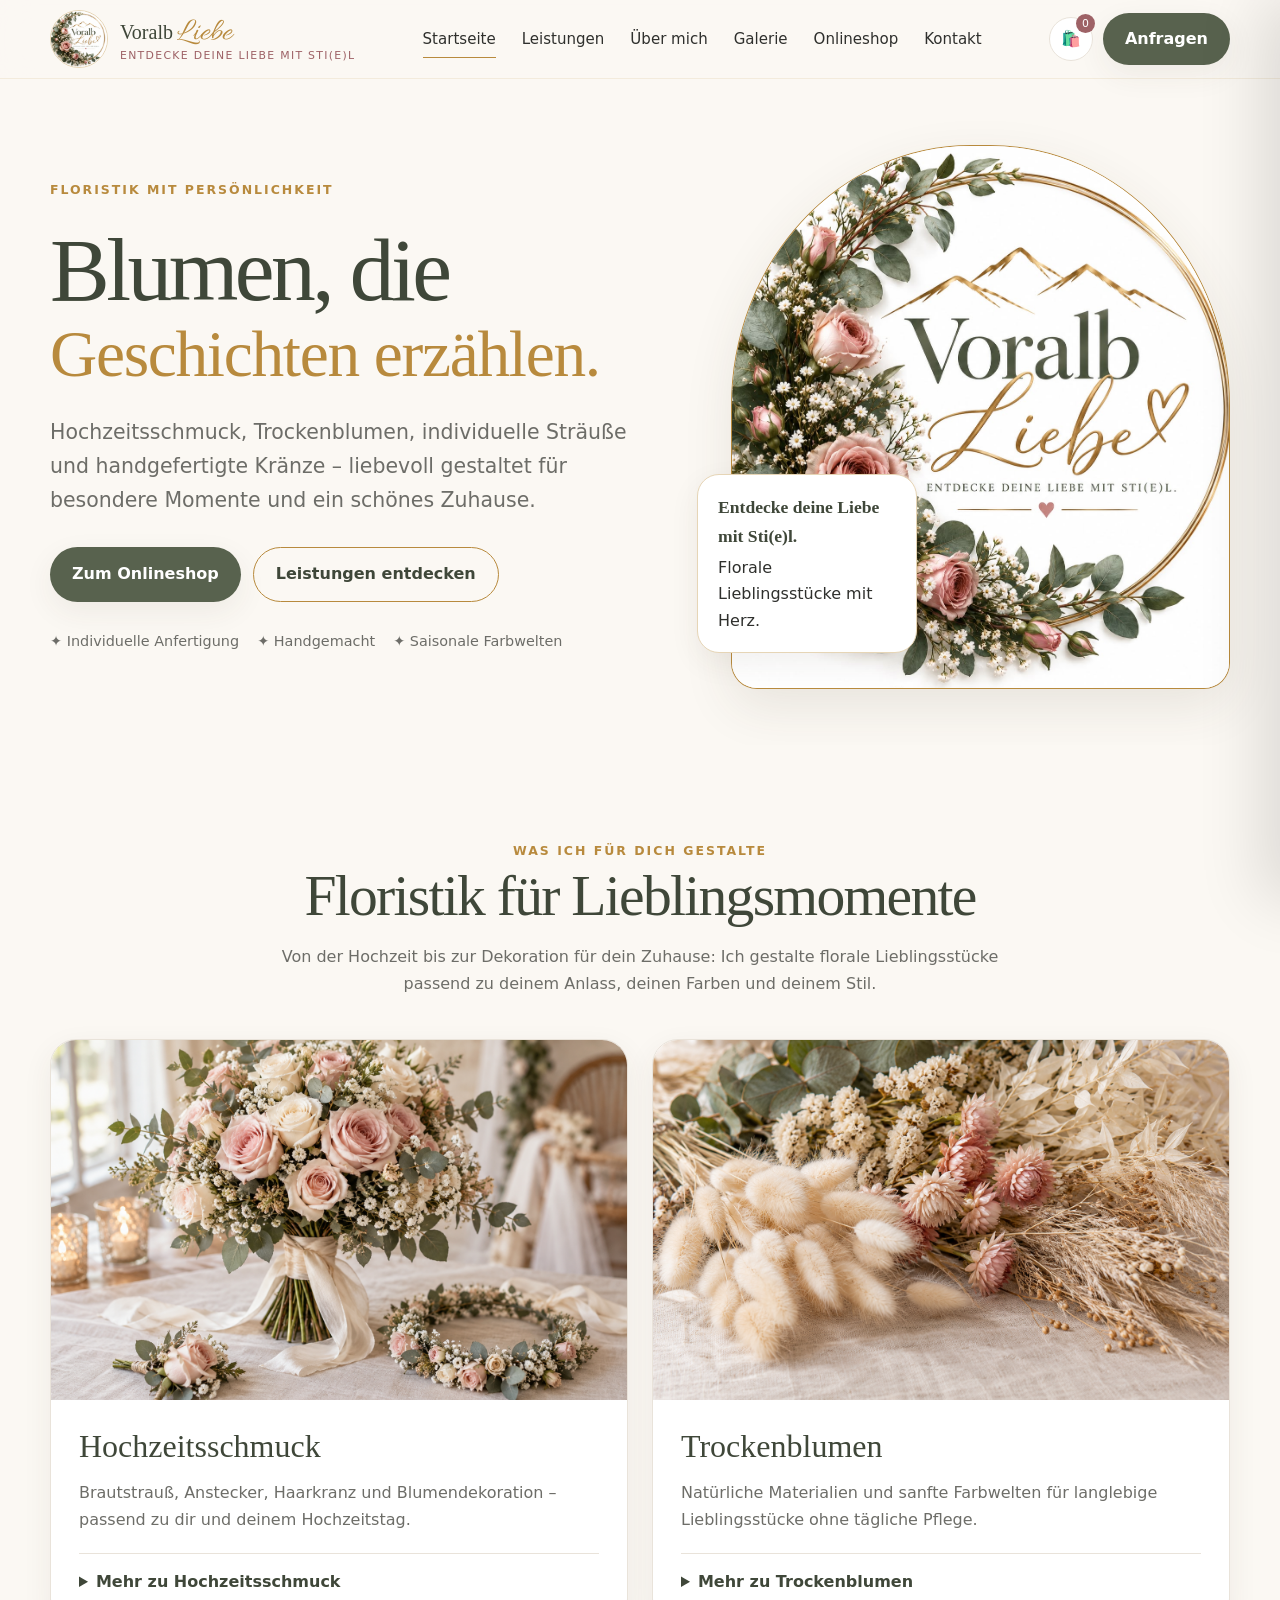
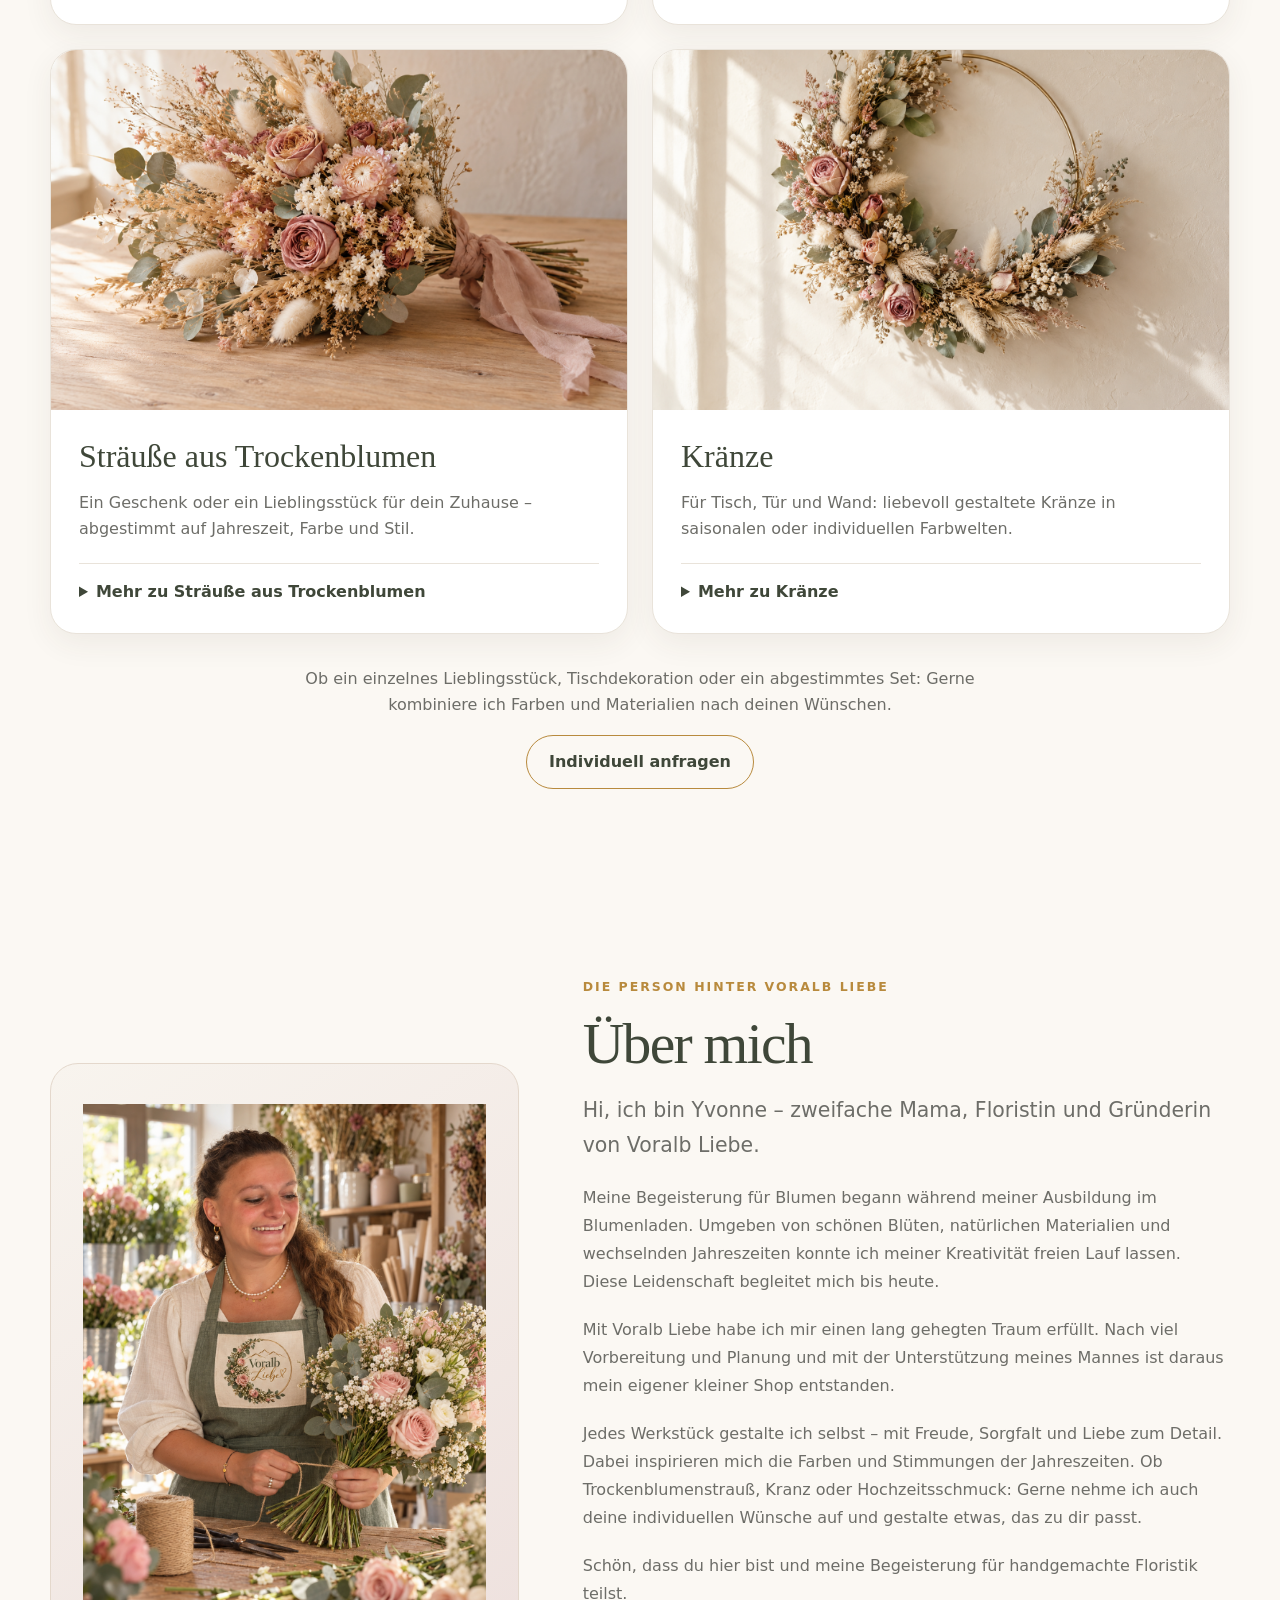
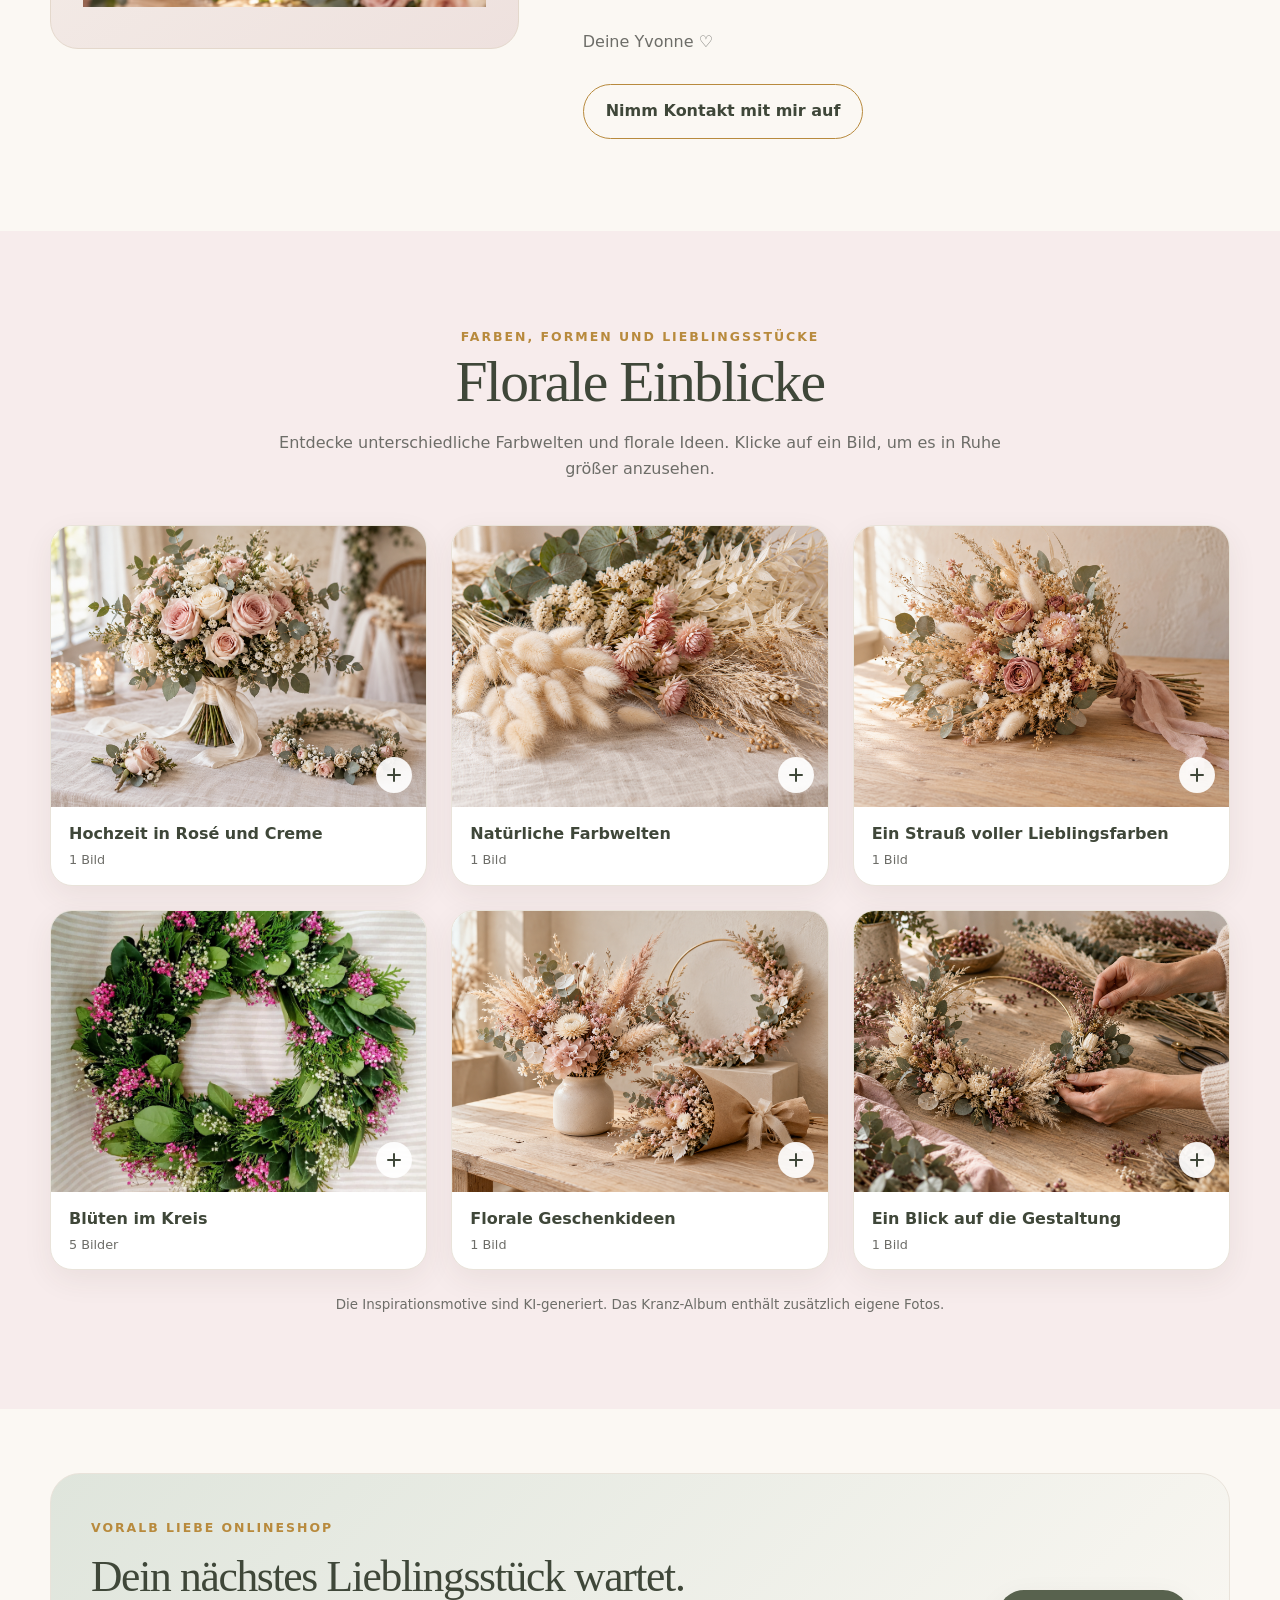
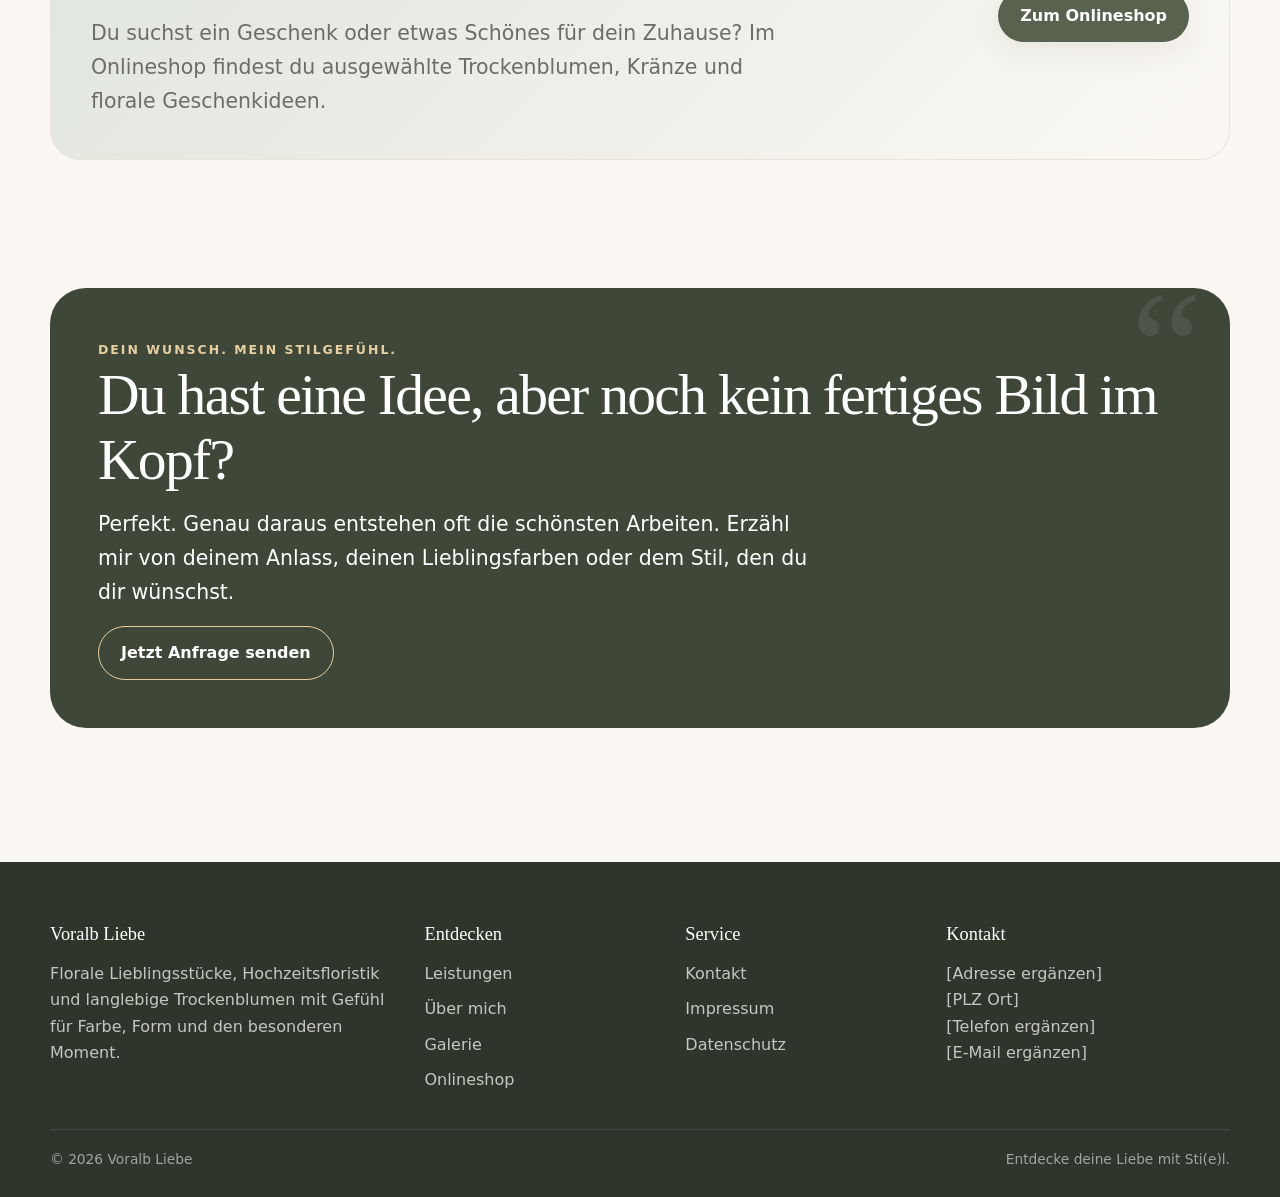
==== commit d8553efb: "Add files via upload" ====
--- a/index.html
+++ b/index.html
@@ -1,221 +1,226 @@
-<!doctype html><html lang="de"><head><meta charset="utf-8"><meta name="viewport" content="width=device-width,initial-scale=1"><title>Voralb Liebe | Floristik, Trockenblumen & Hochzeitsschmuck</title><meta name="description" content="Voralb Liebe – handgemachte Floristik, Trockenblumen, Kränze, Sträuße und Hochzeitsschmuck. Entdecke deine Liebe mit Sti(e)l."><meta name="robots" content="index,follow"><link rel="canonical" href="https://voralbliebe.de/"><link rel="icon" href="logo-voralbliebe.jpg"><link rel="stylesheet" href="styles.css">
-<meta property="og:title" content="Voralb Liebe | Floristik, Trockenblumen & Hochzeitsschmuck"><meta property="og:description" content="Voralb Liebe – handgemachte Floristik, Trockenblumen, Kränze, Sträuße und Hochzeitsschmuck. Entdecke deine Liebe mit Sti(e)l."><meta property="og:type" content="website"><meta property="og:locale" content="de_DE"><script type="application/ld+json">{"@context":"https://schema.org","@type":"Florist","name":"Voralb Liebe","url":"https://voralbliebe.de","description":"Voralb Liebe – handgemachte Floristik, Trockenblumen, Kränze, Sträuße und Hochzeitsschmuck. Entdecke deine Liebe mit Sti(e)l.","slogan":"Entdecke deine Liebe mit Sti(e)l"}</script></head><body><header class="header"><div class="container nav"><a class="brand" href="index.html"><img src="logo-voralbliebe.jpg" alt="Voralb Liebe Logo"><span class="brand-copy"><strong>Voralb <span class="brand-liebe">Liebe</span></strong><span>Entdecke deine Liebe mit Sti(e)l</span></span></a><nav class="navlinks" id="navLinks" aria-label="Hauptnavigation">
-  <a href="index.html">Startseite</a>
-  <a href="index.html#leistungen">Leistungen</a>
-  <a href="index.html#ueber-mich">Über mich</a>
-  <a href="index.html#galerie">Galerie</a>
-  <a href="shop.html">Onlineshop</a>
-  <a href="kontakt.html">Kontakt</a>
-</nav><div class="nav-actions"><button class="icon-btn" id="cartBtn" aria-label="Warenkorb">🛍️<span class="cart-count">0</span></button><a class="btn btn-primary" href="kontakt.html">Anfragen</a><button class="menu-btn" id="menuBtn" type="button" aria-label="Menü öffnen" aria-controls="navLinks" aria-expanded="false">☰</button></div></div></header><main>
-<section class="hero"><div class="container hero-grid"><div class="hero-copy"><div class="eyebrow">Floristik mit Persönlichkeit</div><h1>Blumen, die <span class="script">Geschichten erzählen.</span></h1><p class="lead">Hochzeitsschmuck, Trockenblumen, individuelle Sträuße und handgefertigte Kränze – liebevoll gestaltet für besondere Momente und ein schönes Zuhause.</p><div class="hero-actions"><a class="btn btn-primary" href="shop.html">Zum Onlineshop</a><a class="btn btn-secondary" href="#leistungen">Leistungen entdecken</a></div><div class="hero-note"><span>✦ Individuelle Anfertigung</span><span>✦ Handgemacht</span><span>✦ Saisonale Farbwelten</span></div></div><div class="hero-visual"><div class="hero-frame"><img src="logo-voralbliebe.jpg" alt="Voralb Liebe – florales Logo"></div><div class="hero-badge"><strong>Entdecke deine Liebe mit Sti(e)l.</strong><span>Florale Lieblingsstücke mit Herz.</span></div></div></div></section>
-
-<section class="section" id="leistungen" aria-labelledby="leistungen-title">
-  <div class="container">
-    <div class="section-head center">
-      <span class="eyebrow">Was ich für dich gestalte</span>
-      <h2 id="leistungen-title">Floristik für Lieblingsmomente</h2>
-      <p>Von der Hochzeit bis zur Dekoration für dein Zuhause: Ich gestalte florale Lieblingsstücke passend zu deinem Anlass, deinen Farben und deinem Stil.</p>
-    </div>
-    <div class="service-overview"><article class="service-feature" id="hochzeit">
-  <img class="service-feature-image" src="Zarter%20Brautstrau%C3%9F%20mit%20Boutonni%C3%A8re%20und%20Haarkranz.png" alt="Hochzeitsschmuck in Rosé-, Creme- und Naturtönen" loading="lazy" decoding="async" width="1448" height="1086">
-  <div class="service-feature-copy">
-    <h3>Hochzeitsschmuck</h3>
-    <p>Brautstrauß, Anstecker, Haarkranz und Blumendekoration – passend zu dir und deinem Hochzeitstag.</p>
-    <details class="service-details"><summary>Mehr zu Hochzeitsschmuck</summary><ul><li>Brautstrauß – gebunden oder als Hoop, auf Wunsch auch mit abgewinkelter Rose</li><li>Anstecker für ihn &amp; sie</li><li>Blumenhaarkranz</li><li>Individuelle Gestaltung nach deinem Wunsch und deiner Hochzeitsdekoration</li><li>Ausgewählte Blumen später auch im Shop erhältlich</li></ul></details>
-  </div>
-</article>
-<article class="service-feature" id="trockenblumen">
-  <img class="service-feature-image" src="Getrocknete%20Bl%C3%BCten%20in%20zarten%20Naturt%C3%B6nen.png" alt="Trockenblumen in Rosé-, Creme- und Naturtönen" loading="lazy" decoding="async" width="1448" height="1086">
-  <div class="service-feature-copy">
-    <h3>Trockenblumen</h3>
-    <p>Natürliche Materialien und sanfte Farbwelten für langlebige Lieblingsstücke ohne tägliche Pflege.</p>
-    <details class="service-details"><summary>Mehr zu Trockenblumen</summary><ul><li>Besonders langlebig</li><li>Benötigen kein Wasser</li><li>Keine direkte Sonne – so bleiben Farben möglichst lange schön</li><li>Harmonische Farbkombinationen</li><li>Stelle dir deinen eigenen Strauß zusammen</li></ul></details>
-  </div>
-</article>
-<article class="service-feature" id="straeusse">
-  <img class="service-feature-image" src="Handgebundener%20Trockenblumenstrau%C3%9F%20in%20Altrosa.png" alt="Sträuße aus Trockenblumen in Rosé-, Creme- und Naturtönen" loading="lazy" decoding="async" width="1448" height="1086">
-  <div class="service-feature-copy">
-    <h3>Sträuße aus Trockenblumen</h3>
-    <p>Ein Geschenk oder ein Lieblingsstück für dein Zuhause – abgestimmt auf Jahreszeit, Farbe und Stil.</p>
-    <details class="service-details"><summary>Mehr zu Sträuße aus Trockenblumen</summary><ul><li>Sträuße passend zu jeder Jahreszeit</li><li>Individuell bestellbar nach deinem Wunsch</li><li>Farbwelt und Stil frei kombinierbar</li><li>Ausgewählte Varianten im Onlineshop</li></ul></details>
-  </div>
-</article>
-<article class="service-feature" id="kraenze">
-  <img class="service-feature-image" src="Zarter%20Trockenblumenkranz%20mit%20Eukalyptus.png" alt="Kränze in Rosé-, Creme- und Naturtönen" loading="lazy" decoding="async" width="1448" height="1086">
-  <div class="service-feature-copy">
-    <h3>Kränze</h3>
-    <p>Für Tisch, Tür und Wand: liebevoll gestaltete Kränze in saisonalen oder individuellen Farbwelten.</p>
-    <details class="service-details"><summary>Mehr zu Kränze</summary><ul><li>Blumenkränze für den Tisch</li><li>Türkränze</li><li>Blumenkränze zur Wandgestaltung</li><li>Saisonale und individuelle Ausführungen</li></ul></details>
-  </div>
-</article></div>
-    <div class="service-closing">
-      <p>Ob ein einzelnes Lieblingsstück, Tischdekoration oder ein abgestimmtes Set: Gerne kombiniere ich Farben und Materialien nach deinen Wünschen.</p>
-      <a class="btn btn-secondary" href="kontakt.html">Individuell anfragen</a>
-    </div>
-  </div>
-</section>
-
-<section class="section" id="ueber-mich" aria-labelledby="ueber-mich-title">
-  <div class="container about-grid">
-    <!-- Diesen gesamten figure-Block später durch dein Porträtfoto ersetzen. -->
-    <figure class="about-portrait"> 
-	  <img src="Floristin bindet einen handgebundenen Strauß.png" alt="Yvonne von Voralb Liebe beim Binden eines Blumenstraußes">
-	</figure>
-
-    <div class="about-copy">
-  <span class="eyebrow">Die Person hinter Voralb Liebe</span>
-  <h2 id="ueber-mich-title">Über mich</h2>
-
-  <p class="lead">
-    Hi, ich bin Yvonne – zweifache Mama, Floristin und Gründerin von Voralb Liebe.
-  </p>
-
-  <p>
-    Meine Begeisterung für Blumen begann während meiner Ausbildung im Blumenladen.
-    Umgeben von schönen Blüten, natürlichen Materialien und wechselnden Jahreszeiten
-    konnte ich meiner Kreativität freien Lauf lassen. Diese Leidenschaft begleitet
-    mich bis heute.
-  </p>
-
-  <p>
-    Mit Voralb Liebe habe ich mir einen lang gehegten Traum erfüllt.
-    Nach viel Vorbereitung und Planung und mit der Unterstützung meines Mannes
-    ist daraus mein eigener kleiner Shop entstanden.
-  </p>
-
-  <p>
-    Jedes Werkstück gestalte ich selbst – mit Freude, Sorgfalt und Liebe zum Detail.
-    Dabei inspirieren mich die Farben und Stimmungen der Jahreszeiten.
-    Ob Trockenblumenstrauß, Kranz oder Hochzeitsschmuck: Gerne nehme ich auch deine
-    individuellen Wünsche auf und gestalte etwas, das zu dir passt.
-  </p>
-
-  <p>
-    Schön, dass du hier bist und meine Begeisterung für handgemachte Floristik teilst.
-  </p>
-
-  <p>Deine Yvonne ♡</p>
-
-  <a class="btn btn-secondary" href="kontakt.html">
-    Nimm Kontakt mit mir auf
-  </a>
-</div>
-  </div>
-</section>
-
-<section class="section" id="galerie" aria-labelledby="galerie-title">
-  <div class="container">
-    <div class="section-head center"><span class="eyebrow">Farben, Formen und Lieblingsstücke</span><h2 id="galerie-title">Florale Einblicke</h2><p>Entdecke unterschiedliche Farbwelten und florale Ideen. Klicke auf ein Bild, um es in Ruhe größer anzusehen.</p></div>
-    <div class="gallery-grid"><a class="gallery-item" href="Zarter%20Brautstrau%C3%9F%20mit%20Boutonni%C3%A8re%20und%20Haarkranz.png" data-gallery="hochzeit" data-caption="Hochzeit in Rosé und Creme" aria-label="Hochzeit in Rosé und Creme – Album öffnen">
-  <figure><div class="gallery-image-wrap"><img src="Zarter%20Brautstrau%C3%9F%20mit%20Boutonni%C3%A8re%20und%20Haarkranz.png" alt="Brautstrauß mit passendem Anstecker und Blumenhaarkranz" loading="lazy" decoding="async" width="1448" height="1086"><span class="gallery-zoom" aria-hidden="true"></span></div><figcaption>Hochzeit in Rosé und Creme<span class="gallery-count">1 Bild</span></figcaption></figure>
-</a>
-<a class="gallery-item" href="Getrocknete%20Bl%C3%BCten%20in%20zarten%20Naturt%C3%B6nen.png" data-gallery="natur" data-caption="Natürliche Farbwelten" aria-label="Natürliche Farbwelten – Album öffnen">
-  <figure><div class="gallery-image-wrap"><img src="Getrocknete%20Bl%C3%BCten%20in%20zarten%20Naturt%C3%B6nen.png" alt="Getrocknete Blüten, Gräser und Eukalyptus auf hellem Leinen" loading="lazy" decoding="async" width="1448" height="1086"><span class="gallery-zoom" aria-hidden="true"></span></div><figcaption>Natürliche Farbwelten<span class="gallery-count">1 Bild</span></figcaption></figure>
-</a>
-<a class="gallery-item" href="Handgebundener%20Trockenblumenstrau%C3%9F%20in%20Altrosa.png" data-gallery="straeusse" data-caption="Ein Strauß voller Lieblingsfarben" aria-label="Ein Strauß voller Lieblingsfarben – Album öffnen">
-  <figure><div class="gallery-image-wrap"><img src="Handgebundener%20Trockenblumenstrau%C3%9F%20in%20Altrosa.png" alt="Trockenblumenstrauß mit altrosa Blüten und zartem Band" loading="lazy" decoding="async" width="1448" height="1086"><span class="gallery-zoom" aria-hidden="true"></span></div><figcaption>Ein Strauß voller Lieblingsfarben<span class="gallery-count">1 Bild</span></figcaption></figure>
-</a>
-<a class="gallery-item" href="Zarter%20Trockenblumenkranz%20mit%20Eukalyptus.png" data-gallery="kraenze" data-caption="Blüten im Kreis" aria-label="Blüten im Kreis – Album öffnen">
-  <figure><div class="gallery-image-wrap"><img src="Zarter%20Trockenblumenkranz%20mit%20Eukalyptus.png" alt="Trockenblumenkranz auf goldenem Ring mit Eukalyptus" loading="lazy" decoding="async" width="1448" height="1086"><span class="gallery-zoom" aria-hidden="true"></span></div><figcaption>Blüten im Kreis<span class="gallery-count">5 Bilder</span></figcaption></figure>
-</a>
-<a class="gallery-item" href="Drei%20handgemachte%20Bl%C3%BCtenlieblinge.png" data-gallery="geschenke" data-caption="Florale Geschenkideen" aria-label="Florale Geschenkideen – Album öffnen">
-  <figure><div class="gallery-image-wrap"><img src="Drei%20handgemachte%20Bl%C3%BCtenlieblinge.png" alt="Dekorativer Trockenblumenstrauß, kleiner Geschenkstrauß und Kranz" loading="lazy" decoding="async" width="1448" height="1086"><span class="gallery-zoom" aria-hidden="true"></span></div><figcaption>Florale Geschenkideen<span class="gallery-count">1 Bild</span></figcaption></figure>
-</a>
-<a class="gallery-item" href="Zarter%20Saisonkranz%20in%20liebevoller%20Handarbeit.png" data-gallery="gestaltung" data-caption="Ein Blick auf die Gestaltung" aria-label="Ein Blick auf die Gestaltung – Album öffnen">
-  <figure><div class="gallery-image-wrap"><img src="Zarter%20Saisonkranz%20in%20liebevoller%20Handarbeit.png" alt="Hände beim Gestalten eines floralen Rings mit Heidekraut und Trockenblumen" loading="lazy" decoding="async" width="1448" height="1086"><span class="gallery-zoom" aria-hidden="true"></span></div><figcaption>Ein Blick auf die Gestaltung<span class="gallery-count">1 Bild</span></figcaption></figure>
-</a></div>
-    <p class="notice gallery-notice">Die Inspirationsmotive sind KI-generiert. Das Kranz-Album enthält zusätzlich eigene Fotos.</p>
-  </div>
-</section>
-
-<section class="section-sm" id="shop-teaser" aria-labelledby="shop-teaser-title">
-  <div class="container shop-teaser">
-    <div><span class="eyebrow">Voralb Liebe Onlineshop</span><h2 id="shop-teaser-title">Dein nächstes Lieblingsstück wartet.</h2><p class="lead">Du suchst ein Geschenk oder etwas Schönes für dein Zuhause? Im Onlineshop findest du ausgewählte Trockenblumen, Kränze und florale Geschenkideen.</p></div>
-    <a class="btn btn-primary" href="shop.html">Zum Onlineshop</a>
-  </div>
-</section>
-
-<section class="section-sm"><div class="container testimonial"><span class="eyebrow" style="color:#e8cf9f">Dein Wunsch. Mein Stilgefühl.</span><h2>Du hast eine Idee, aber noch kein fertiges Bild im Kopf?</h2><p class="lead">Perfekt. Genau daraus entstehen oft die schönsten Arbeiten. Erzähl mir von deinem Anlass, deinen Lieblingsfarben oder dem Stil, den du dir wünschst.</p><a class="btn btn-secondary" href="kontakt.html" style="color:#fff;border-color:#e8cf9f">Jetzt Anfrage senden</a></div></section>
-</main><footer class="footer"><div class="container"><div class="footer-grid"><div><h3>Voralb Liebe</h3><p>Florale Lieblingsstücke, Hochzeitsfloristik und langlebige Trockenblumen mit Gefühl für Farbe, Form und den besonderen Moment.</p></div><div><h3>Entdecken</h3><div class="footer-links">
-  <a href="index.html#leistungen">Leistungen</a>
-  <a href="index.html#ueber-mich">Über mich</a>
-  <a href="index.html#galerie">Galerie</a>
-  <a href="shop.html">Onlineshop</a>
-</div></div><div><h3>Service</h3><div class="footer-links"><a href="kontakt.html">Kontakt</a><a href="impressum.html">Impressum</a><a href="datenschutz.html">Datenschutz</a></div></div><div><h3>Kontakt</h3><p>[Adresse ergänzen]<br>[PLZ Ort]<br>[Telefon ergänzen]<br>[E-Mail ergänzen]</p></div></div><div class="footer-bottom"><span>© <span id="year"></span> Voralb Liebe</span><span>Entdecke deine Liebe mit Sti(e)l.</span></div></div></footer>
-<div class="cart-drawer" id="cartDrawer" aria-hidden="true" inert><div class="cart-overlay"></div><aside class="cart-panel" role="dialog" aria-modal="true" aria-label="Dein Warenkorb" tabindex="-1"><div class="cart-head"><h3>Dein Warenkorb</h3><button class="icon-btn" id="cartClose" aria-label="Schließen">×</button></div><div class="cart-items" id="cartItems"></div><div class="cart-total"><div class="cart-total-row"><span>Gesamt</span><strong id="cartTotal">0,00 €</strong></div><button class="btn btn-primary" id="checkoutBtn" style="width:100%">Zur Bestellanfrage</button><p class="notice" style="margin-top:10px">Noch keine Online-Zahlung integriert. Die Bestellung wird als Anfrage übermittelt.</p></div></aside></div>
-<div class="checkout-modal" id="checkoutModal" aria-hidden="true" inert><div class="checkout-box" role="dialog" aria-modal="true" aria-label="Deine Bestellanfrage" tabindex="-1"><div class="cart-head"><div><span class="eyebrow">Bestellanfrage</span><h3 style="margin:6px 0 0">Deine Bestellung</h3></div><button class="icon-btn" id="checkoutClose" aria-label="Schließen">×</button></div><form id="checkoutForm" action="order.php" method="post" style="margin-top:20px"><input type="text" name="website" style="display:none" tabindex="-1" autocomplete="off"><input type="hidden" name="items" id="orderItems"><div class="form-grid"><div><label for="orderName">Name *</label><input class="field" id="orderName" name="name" autocomplete="name" maxlength="120" required></div><div><label for="orderEmail">E-Mail *</label><input class="field" id="orderEmail" name="email" type="email" autocomplete="email" maxlength="254" required></div><div class="full"><label for="orderAddress">Adresse</label><input class="field" id="orderAddress" name="address" autocomplete="street-address" maxlength="500"></div><div class="full"><label for="orderNote">Hinweis zur Bestellung</label><textarea class="field" id="orderNote" name="note" maxlength="10000"></textarea></div><div class="full"><label><input type="checkbox" name="privacy" value="1" required> Ich stimme der Verarbeitung meiner Angaben zur Bearbeitung der Anfrage zu. <a href="datenschutz.html">Datenschutzhinweise</a></label></div></div><div class="alert" id="orderAlert" role="status" aria-live="polite"></div><button class="btn btn-primary" type="submit">Bestellanfrage senden</button></form></div></div>
-<script src="products.js"></script><script src="main.js"></script><script src="forms.js"></script>
-<dialog class="gallery-dialog" id="galleryDialog" aria-labelledby="galleryDialogCaption">
-  <div class="gallery-dialog-toolbar"><span id="galleryDialogCounter" aria-live="polite"></span><button class="icon-btn" id="galleryDialogClose" type="button" aria-label="Galerie schließen" autofocus>×</button></div>
-  <div class="gallery-dialog-picture"><img id="galleryDialogImage" alt=""><button class="gallery-direction gallery-prev" id="galleryDialogPrev" type="button" aria-label="Vorheriges Bild">‹</button><button class="gallery-direction gallery-next" id="galleryDialogNext" type="button" aria-label="Nächstes Bild">›</button></div>
-  <p id="galleryDialogCaption"></p>
-</dialog>
-<!-- Weitere Bilder pro Kachel hier ergänzen: src, alt und caption. -->
-<script type="application/json" id="galleryAlbums">
-{
-  "hochzeit": [
-    {
-      "src": "Zarter%20Brautstrau%C3%9F%20mit%20Boutonni%C3%A8re%20und%20Haarkranz.png",
-      "alt": "Brautstrauß mit passendem Anstecker und Blumenhaarkranz",
-      "caption": "Hochzeit in Rosé und Creme"
-    }
-  ],
-  "natur": [
-    {
-      "src": "Getrocknete%20Bl%C3%BCten%20in%20zarten%20Naturt%C3%B6nen.png",
-      "alt": "Getrocknete Blüten, Gräser und Eukalyptus auf hellem Leinen",
-      "caption": "Natürliche Farbwelten"
-    }
-  ],
-  "straeusse": [
-    {
-      "src": "Handgebundener%20Trockenblumenstrau%C3%9F%20in%20Altrosa.png",
-      "alt": "Trockenblumenstrauß mit altrosa Blüten und zartem Band",
-      "caption": "Ein Strauß voller Lieblingsfarben"
-    }
-  ],
-  "kraenze": [
-    {
-      "src": "Zarter%20Trockenblumenkranz%20mit%20Eukalyptus.png",
-      "alt": "Trockenblumenkranz auf goldenem Ring mit Eukalyptus",
-      "caption": "Blüten im Kreis"
-    },
-    {
-      "src": "Kranz 1.jpg",
-      "alt": "Floraler Kranz – Ansicht 1",
-      "caption": "Kranz 1"
-    },
-    {
-      "src": "Kranz 2.jpg",
-      "alt": "Floraler Kranz – Ansicht 2",
-      "caption": "Kranz 2"
-    },
-    {
-      "src": "Kranz 3.jpg",
-      "alt": "Floraler Kranz – Ansicht 3",
-      "caption": "Kranz 3"
-    },
-    {
-      "src": "Kranz 4.jpg",
-      "alt": "Floraler Kranz – Ansicht 4",
-      "caption": "Kranz 4"
-    }
-  ],
-  "geschenke": [
-    {
-      "src": "Drei%20handgemachte%20Bl%C3%BCtenlieblinge.png",
-      "alt": "Dekorativer Trockenblumenstrauß, kleiner Geschenkstrauß und Kranz",
-      "caption": "Florale Geschenkideen"
-    }
-  ],
-  "gestaltung": [
-    {
-      "src": "Zarter%20Saisonkranz%20in%20liebevoller%20Handarbeit.png",
-      "alt": "Hände beim Gestalten eines floralen Rings mit Heidekraut und Trockenblumen",
-      "caption": "Ein Blick auf die Gestaltung"
-    }
-  ]
-}
-</script>
-<script src="gallery.js"></script>
-</body></html>
+<!doctype html><html lang="de"><head><meta charset="utf-8"><meta name="viewport" content="width=device-width,initial-scale=1"><title>Voralb Liebe | Floristik, Trockenblumen & Hochzeitsschmuck</title><meta name="description" content="Voralb Liebe – handgemachte Floristik, Trockenblumen, Kränze, Sträuße und Hochzeitsschmuck. Entdecke deine Liebe mit Sti(e)l."><meta name="robots" content="index,follow"><link rel="canonical" href="https://voralbliebe.de/"><link rel="icon" href="logo-voralbliebe.jpg"><link rel="stylesheet" href="styles.css">
+<meta property="og:title" content="Voralb Liebe | Floristik, Trockenblumen & Hochzeitsschmuck"><meta property="og:description" content="Voralb Liebe – handgemachte Floristik, Trockenblumen, Kränze, Sträuße und Hochzeitsschmuck. Entdecke deine Liebe mit Sti(e)l."><meta property="og:type" content="website"><meta property="og:locale" content="de_DE"><script type="application/ld+json">{"@context":"https://schema.org","@type":"Florist","name":"Voralb Liebe","url":"https://voralbliebe.de","description":"Voralb Liebe – handgemachte Floristik, Trockenblumen, Kränze, Sträuße und Hochzeitsschmuck. Entdecke deine Liebe mit Sti(e)l.","slogan":"Entdecke deine Liebe mit Sti(e)l"}</script></head><body><header class="header"><div class="container nav"><a class="brand" href="index.html"><img src="logo-voralbliebe.jpg" alt="Voralb Liebe Logo"><span class="brand-copy"><strong>Voralb <span class="brand-liebe">Liebe</span></strong><span>Entdecke deine Liebe mit Sti(e)l</span></span></a><nav class="navlinks" id="navLinks" aria-label="Hauptnavigation">
+  <a href="index.html">Startseite</a>
+  <a href="index.html#leistungen">Leistungen</a>
+  <a href="index.html#ueber-mich">Über mich</a>
+  <a href="index.html#galerie">Galerie</a>
+  <a href="shop.html">Onlineshop</a>
+  <a href="kontakt.html">Kontakt</a>
+</nav><div class="nav-actions"><button class="icon-btn" id="cartBtn" aria-label="Warenkorb">🛍️<span class="cart-count">0</span></button><a class="btn btn-primary" href="kontakt.html">Anfragen</a><button class="menu-btn" id="menuBtn" type="button" aria-label="Menü öffnen" aria-controls="navLinks" aria-expanded="false">☰</button></div></div></header><main>
+<section class="hero"><div class="container hero-grid"><div class="hero-copy"><div class="eyebrow">Floristik mit Persönlichkeit</div><h1>Blumen, die <span class="script">Geschichten erzählen.</span></h1><p class="lead">Hochzeitsschmuck, Trockenblumen, individuelle Sträuße und handgefertigte Kränze – liebevoll gestaltet für besondere Momente und ein schönes Zuhause.</p><div class="hero-actions"><a class="btn btn-primary" href="shop.html">Zum Onlineshop</a><a class="btn btn-secondary" href="#leistungen">Leistungen entdecken</a></div><div class="hero-note"><span>✦ Individuelle Anfertigung</span><span>✦ Handgemacht</span><span>✦ Saisonale Farbwelten</span></div></div><div class="hero-visual"><div class="hero-frame"><img src="logo-voralbliebe.jpg" alt="Voralb Liebe – florales Logo"></div><div class="hero-badge"><strong>Entdecke deine Liebe mit Sti(e)l.</strong><span>Florale Lieblingsstücke mit Herz.</span></div></div></div></section>
+
+<section class="section" id="leistungen" aria-labelledby="leistungen-title">
+  <div class="container">
+    <div class="section-head center">
+      <span class="eyebrow">Was ich für dich gestalte</span>
+      <h2 id="leistungen-title">Floristik für Lieblingsmomente</h2>
+      <p>Von der Hochzeit bis zur Dekoration für dein Zuhause: Ich gestalte florale Lieblingsstücke passend zu deinem Anlass, deinen Farben und deinem Stil.</p>
+    </div>
+    <div class="service-overview"><article class="service-feature" id="hochzeit">
+  <img class="service-feature-image" src="Zarter%20Brautstrau%C3%9F%20mit%20Boutonni%C3%A8re%20und%20Haarkranz.png" alt="Hochzeitsschmuck in Rosé-, Creme- und Naturtönen" loading="lazy" decoding="async" width="1448" height="1086">
+  <div class="service-feature-copy">
+    <h3>Hochzeitsschmuck</h3>
+    <p>Brautstrauß, Anstecker, Haarkranz und Blumendekoration – passend zu dir und deinem Hochzeitstag.</p>
+    <details class="service-details"><summary>Mehr zu Hochzeitsschmuck</summary><ul><li>Brautstrauß – gebunden oder als Hoop, auf Wunsch auch mit abgewinkelter Rose</li><li>Anstecker für ihn &amp; sie</li><li>Blumenhaarkranz</li><li>Individuelle Gestaltung nach deinem Wunsch und deiner Hochzeitsdekoration</li><li>Ausgewählte Blumen später auch im Shop erhältlich</li></ul></details>
+  </div>
+</article>
+<article class="service-feature" id="trockenblumen">
+  <img class="service-feature-image" src="Getrocknete%20Bl%C3%BCten%20in%20zarten%20Naturt%C3%B6nen.png" alt="Trockenblumen in Rosé-, Creme- und Naturtönen" loading="lazy" decoding="async" width="1448" height="1086">
+  <div class="service-feature-copy">
+    <h3>Trockenblumen</h3>
+    <p>Natürliche Materialien und sanfte Farbwelten für langlebige Lieblingsstücke ohne tägliche Pflege.</p>
+    <details class="service-details"><summary>Mehr zu Trockenblumen</summary><ul><li>Besonders langlebig</li><li>Benötigen kein Wasser</li><li>Keine direkte Sonne – so bleiben Farben möglichst lange schön</li><li>Harmonische Farbkombinationen</li><li>Stelle dir deinen eigenen Strauß zusammen</li></ul></details>
+  </div>
+</article>
+<article class="service-feature" id="straeusse">
+  <img class="service-feature-image" src="Handgebundener%20Trockenblumenstrau%C3%9F%20in%20Altrosa.png" alt="Sträuße aus Trockenblumen in Rosé-, Creme- und Naturtönen" loading="lazy" decoding="async" width="1448" height="1086">
+  <div class="service-feature-copy">
+    <h3>Sträuße aus Trockenblumen</h3>
+    <p>Ein Geschenk oder ein Lieblingsstück für dein Zuhause – abgestimmt auf Jahreszeit, Farbe und Stil.</p>
+    <details class="service-details"><summary>Mehr zu Sträuße aus Trockenblumen</summary><ul><li>Sträuße passend zu jeder Jahreszeit</li><li>Individuell bestellbar nach deinem Wunsch</li><li>Farbwelt und Stil frei kombinierbar</li><li>Ausgewählte Varianten im Onlineshop</li></ul></details>
+  </div>
+</article>
+<article class="service-feature" id="kraenze">
+  <img class="service-feature-image" src="Zarter%20Trockenblumenkranz%20mit%20Eukalyptus.png" alt="Kränze in Rosé-, Creme- und Naturtönen" loading="lazy" decoding="async" width="1448" height="1086">
+  <div class="service-feature-copy">
+    <h3>Kränze</h3>
+    <p>Für Tisch, Tür und Wand: liebevoll gestaltete Kränze in saisonalen oder individuellen Farbwelten.</p>
+    <details class="service-details"><summary>Mehr zu Kränze</summary><ul><li>Blumenkränze für den Tisch</li><li>Türkränze</li><li>Blumenkränze zur Wandgestaltung</li><li>Saisonale und individuelle Ausführungen</li></ul></details>
+  </div>
+</article></div>
+    <div class="service-closing">
+      <p>Ob ein einzelnes Lieblingsstück, Tischdekoration oder ein abgestimmtes Set: Gerne kombiniere ich Farben und Materialien nach deinen Wünschen.</p>
+      <a class="btn btn-secondary" href="kontakt.html">Individuell anfragen</a>
+    </div>
+  </div>
+</section>
+
+<section class="section" id="ueber-mich" aria-labelledby="ueber-mich-title">
+  <div class="container about-grid">
+    <!-- Diesen gesamten figure-Block später durch dein Porträtfoto ersetzen. -->
+    <figure class="about-portrait"> 
+	  <img src="Floristin bindet einen handgebundenen Strauß.png" alt="Yvonne von Voralb Liebe beim Binden eines Blumenstraußes">
+	</figure>
+
+    <div class="about-copy">
+  <span class="eyebrow">Die Person hinter Voralb Liebe</span>
+  <h2 id="ueber-mich-title">Über mich</h2>
+
+  <p class="lead">
+    Hi, ich bin Yvonne – zweifache Mama, Floristin und Gründerin von Voralb Liebe.
+  </p>
+
+  <p>
+    Meine Begeisterung für Blumen begann während meiner Ausbildung im Blumenladen.
+    Umgeben von schönen Blüten, natürlichen Materialien und wechselnden Jahreszeiten
+    konnte ich meiner Kreativität freien Lauf lassen. Diese Leidenschaft begleitet
+    mich bis heute.
+  </p>
+
+  <p>
+    Mit Voralb Liebe habe ich mir einen lang gehegten Traum erfüllt.
+    Nach viel Vorbereitung und Planung und mit der Unterstützung meines Mannes
+    ist daraus mein eigener kleiner Shop entstanden.
+  </p>
+
+  <p>
+    Jedes Werkstück gestalte ich selbst – mit Freude, Sorgfalt und Liebe zum Detail.
+    Dabei inspirieren mich die Farben und Stimmungen der Jahreszeiten.
+    Ob Trockenblumenstrauß, Kranz oder Hochzeitsschmuck: Gerne nehme ich auch deine
+    individuellen Wünsche auf und gestalte etwas, das zu dir passt.
+  </p>
+
+  <p>
+    Schön, dass du hier bist und meine Begeisterung für handgemachte Floristik teilst.
+  </p>
+
+  <p>Deine Yvonne ♡</p>
+
+  <a class="btn btn-secondary" href="kontakt.html">
+    Nimm Kontakt mit mir auf
+  </a>
+</div>
+  </div>
+</section>
+
+<section class="section" id="galerie" aria-labelledby="galerie-title">
+  <div class="container">
+    <div class="section-head center"><span class="eyebrow">Farben, Formen und Lieblingsstücke</span><h2 id="galerie-title">Florale Einblicke</h2><p>Entdecke unterschiedliche Farbwelten und florale Ideen. Klicke auf ein Bild, um es in Ruhe größer anzusehen.</p></div>
+    <div class="gallery-grid"><a class="gallery-item" href="Zarter%20Brautstrau%C3%9F%20mit%20Boutonni%C3%A8re%20und%20Haarkranz.png" data-gallery="hochzeit" data-caption="Hochzeit in Rosé und Creme" aria-label="Hochzeit in Rosé und Creme – Album öffnen">
+  <figure><div class="gallery-image-wrap"><img src="Zarter%20Brautstrau%C3%9F%20mit%20Boutonni%C3%A8re%20und%20Haarkranz.png" alt="Brautstrauß mit passendem Anstecker und Blumenhaarkranz" loading="lazy" decoding="async" width="1448" height="1086"><span class="gallery-zoom" aria-hidden="true"></span></div><figcaption>Hochzeit in Rosé und Creme<span class="gallery-count">1 Bild</span></figcaption></figure>
+</a>
+<a class="gallery-item" href="Getrocknete%20Bl%C3%BCten%20in%20zarten%20Naturt%C3%B6nen.png" data-gallery="natur" data-caption="Natürliche Farbwelten" aria-label="Natürliche Farbwelten – Album öffnen">
+  <figure><div class="gallery-image-wrap"><img src="Getrocknete%20Bl%C3%BCten%20in%20zarten%20Naturt%C3%B6nen.png" alt="Getrocknete Blüten, Gräser und Eukalyptus auf hellem Leinen" loading="lazy" decoding="async" width="1448" height="1086"><span class="gallery-zoom" aria-hidden="true"></span></div><figcaption>Natürliche Farbwelten<span class="gallery-count">1 Bild</span></figcaption></figure>
+</a>
+<a class="gallery-item" href="Handgebundener%20Trockenblumenstrau%C3%9F%20in%20Altrosa.png" data-gallery="straeusse" data-caption="Ein Strauß voller Lieblingsfarben" aria-label="Ein Strauß voller Lieblingsfarben – Album öffnen">
+  <figure><div class="gallery-image-wrap"><img src="Handgebundener%20Trockenblumenstrau%C3%9F%20in%20Altrosa.png" alt="Trockenblumenstrauß mit altrosa Blüten und zartem Band" loading="lazy" decoding="async" width="1448" height="1086"><span class="gallery-zoom" aria-hidden="true"></span></div><figcaption>Ein Strauß voller Lieblingsfarben<span class="gallery-count">1 Bild</span></figcaption></figure>
+</a>
+<a class="gallery-item" href="Zarter%20Trockenblumenkranz%20mit%20Eukalyptus.png" data-gallery="kraenze" data-caption="Blüten im Kreis" aria-label="Blüten im Kreis – Album öffnen">
+  <figure><div class="gallery-image-wrap"><img src="Kranz 1.jpg" alt="Trockenblumenkranz auf goldenem Ring mit Eukalyptus" loading="lazy" decoding="async" width="1448" height="1086"><span class="gallery-zoom" aria-hidden="true"></span></div><figcaption>Blüten im Kreis<span class="gallery-count">5 Bilder</span></figcaption></figure>
+</a>
+<a class="gallery-item" href="Drei%20handgemachte%20Bl%C3%BCtenlieblinge.png" data-gallery="geschenke" data-caption="Florale Geschenkideen" aria-label="Florale Geschenkideen – Album öffnen">
+  <figure><div class="gallery-image-wrap"><img src="Drei%20handgemachte%20Bl%C3%BCtenlieblinge.png" alt="Dekorativer Trockenblumenstrauß, kleiner Geschenkstrauß und Kranz" loading="lazy" decoding="async" width="1448" height="1086"><span class="gallery-zoom" aria-hidden="true"></span></div><figcaption>Florale Geschenkideen<span class="gallery-count">1 Bild</span></figcaption></figure>
+</a>
+<a class="gallery-item" href="Zarter%20Saisonkranz%20in%20liebevoller%20Handarbeit.png" data-gallery="gestaltung" data-caption="Ein Blick auf die Gestaltung" aria-label="Ein Blick auf die Gestaltung – Album öffnen">
+  <figure><div class="gallery-image-wrap"><img src="Zarter%20Saisonkranz%20in%20liebevoller%20Handarbeit.png" alt="Hände beim Gestalten eines floralen Rings mit Heidekraut und Trockenblumen" loading="lazy" decoding="async" width="1448" height="1086"><span class="gallery-zoom" aria-hidden="true"></span></div><figcaption>Ein Blick auf die Gestaltung<span class="gallery-count">1 Bild</span></figcaption></figure>
+</a></div>
+    <p class="notice gallery-notice">Die Inspirationsmotive sind KI-generiert. Das Kranz-Album enthält zusätzlich eigene Fotos.</p>
+  </div>
+</section>
+
+<section class="section-sm" id="shop-teaser" aria-labelledby="shop-teaser-title">
+  <div class="container shop-teaser">
+    <div><span class="eyebrow">Voralb Liebe Onlineshop</span><h2 id="shop-teaser-title">Dein nächstes Lieblingsstück wartet.</h2><p class="lead">Du suchst ein Geschenk oder etwas Schönes für dein Zuhause? Im Onlineshop findest du ausgewählte Trockenblumen, Kränze und florale Geschenkideen.</p></div>
+    <a class="btn btn-primary" href="shop.html">Zum Onlineshop</a>
+  </div>
+</section>
+
+<section class="section-sm"><div class="container testimonial"><span class="eyebrow" style="color:#e8cf9f">Dein Wunsch. Mein Stilgefühl.</span><h2>Du hast eine Idee, aber noch kein fertiges Bild im Kopf?</h2><p class="lead">Perfekt. Genau daraus entstehen oft die schönsten Arbeiten. Erzähl mir von deinem Anlass, deinen Lieblingsfarben oder dem Stil, den du dir wünschst.</p><a class="btn btn-secondary" href="kontakt.html" style="color:#fff;border-color:#e8cf9f">Jetzt Anfrage senden</a></div></section>
+</main><footer class="footer"><div class="container"><div class="footer-grid"><div><h3>Voralb Liebe</h3><p>Florale Lieblingsstücke, Hochzeitsfloristik und langlebige Trockenblumen mit Gefühl für Farbe, Form und den besonderen Moment.</p></div><div><h3>Entdecken</h3><div class="footer-links">
+  <a href="index.html#leistungen">Leistungen</a>
+  <a href="index.html#ueber-mich">Über mich</a>
+  <a href="index.html#galerie">Galerie</a>
+  <a href="shop.html">Onlineshop</a>
+</div></div><div><h3>Service</h3><div class="footer-links"><a href="kontakt.html">Kontakt</a><a href="impressum.html">Impressum</a><a href="datenschutz.html">Datenschutz</a></div></div><div><h3>Kontakt</h3><p>[Adresse ergänzen]<br>[PLZ Ort]<br>[Telefon ergänzen]<br>[E-Mail ergänzen]</p></div></div><div class="footer-bottom"><span>© <span id="year"></span> Voralb Liebe</span><span>Entdecke deine Liebe mit Sti(e)l.</span></div></div></footer>
+<div class="cart-drawer" id="cartDrawer" aria-hidden="true" inert><div class="cart-overlay"></div><aside class="cart-panel" role="dialog" aria-modal="true" aria-label="Dein Warenkorb" tabindex="-1"><div class="cart-head"><h3>Dein Warenkorb</h3><button class="icon-btn" id="cartClose" aria-label="Schließen">×</button></div><div class="cart-items" id="cartItems"></div><div class="cart-total"><div class="cart-total-row"><span>Gesamt</span><strong id="cartTotal">0,00 €</strong></div><button class="btn btn-primary" id="checkoutBtn" style="width:100%">Zur Bestellanfrage</button><p class="notice" style="margin-top:10px">Noch keine Online-Zahlung integriert. Die Bestellung wird als Anfrage übermittelt.</p></div></aside></div>
+<div class="checkout-modal" id="checkoutModal" aria-hidden="true" inert><div class="checkout-box" role="dialog" aria-modal="true" aria-label="Deine Bestellanfrage" tabindex="-1"><div class="cart-head"><div><span class="eyebrow">Bestellanfrage</span><h3 style="margin:6px 0 0">Deine Bestellung</h3></div><button class="icon-btn" id="checkoutClose" aria-label="Schließen">×</button></div><form id="checkoutForm" action="order.php" method="post" style="margin-top:20px"><input type="text" name="website" style="display:none" tabindex="-1" autocomplete="off"><input type="hidden" name="items" id="orderItems"><div class="form-grid"><div><label for="orderName">Name *</label><input class="field" id="orderName" name="name" autocomplete="name" maxlength="120" required></div><div><label for="orderEmail">E-Mail *</label><input class="field" id="orderEmail" name="email" type="email" autocomplete="email" maxlength="254" required></div><div class="full"><label for="orderAddress">Adresse</label><input class="field" id="orderAddress" name="address" autocomplete="street-address" maxlength="500"></div><div class="full"><label for="orderNote">Hinweis zur Bestellung</label><textarea class="field" id="orderNote" name="note" maxlength="10000"></textarea></div><div class="full"><label><input type="checkbox" name="privacy" value="1" required> Ich stimme der Verarbeitung meiner Angaben zur Bearbeitung der Anfrage zu. <a href="datenschutz.html">Datenschutzhinweise</a></label></div></div><div class="alert" id="orderAlert" role="status" aria-live="polite"></div><button class="btn btn-primary" type="submit">Bestellanfrage senden</button></form></div></div>
+<script src="products.js"></script><script src="main.js"></script><script src="forms.js"></script>
+<dialog class="gallery-dialog" id="galleryDialog" aria-labelledby="galleryDialogCaption">
+  <div class="gallery-dialog-toolbar"><span id="galleryDialogCounter" aria-live="polite"></span><button class="icon-btn" id="galleryDialogClose" type="button" aria-label="Galerie schließen" autofocus>×</button></div>
+  <div class="gallery-dialog-picture"><img id="galleryDialogImage" alt=""><button class="gallery-direction gallery-prev" id="galleryDialogPrev" type="button" aria-label="Vorheriges Bild">‹</button><button class="gallery-direction gallery-next" id="galleryDialogNext" type="button" aria-label="Nächstes Bild">›</button></div>
+  <p id="galleryDialogCaption"></p>
+</dialog>
+<!-- Weitere Bilder pro Kachel hier ergänzen: src, alt und caption. -->
+<script type="application/json" id="galleryAlbums">
+{
+  "hochzeit": [
+    {
+      "src": "Zarter%20Brautstrau%C3%9F%20mit%20Boutonni%C3%A8re%20und%20Haarkranz.png",
+      "alt": "Brautstrauß mit passendem Anstecker und Blumenhaarkranz",
+      "caption": "Hochzeit in Rosé und Creme"
+    }
+  ],
+  "natur": [
+    {
+      "src": "Getrocknete%20Bl%C3%BCten%20in%20zarten%20Naturt%C3%B6nen.png",
+      "alt": "Getrocknete Blüten, Gräser und Eukalyptus auf hellem Leinen",
+      "caption": "Natürliche Farbwelten"
+    }
+	{
+      "src": "Kranz1",
+      "alt": "Getrocknete Blüten, Gräser und Eukalyptus auf hellem Leinen",
+      "caption": "Natürliche Farbwelten"
+    }
+  ],
+  "straeusse": [
+    {
+      "src": "Handgebundener%20Trockenblumenstrau%C3%9F%20in%20Altrosa.png",
+      "alt": "Trockenblumenstrauß mit altrosa Blüten und zartem Band",
+      "caption": "Ein Strauß voller Lieblingsfarben"
+    }
+  ],
+  "kraenze": [
+    {
+      "src": "Zarter%20Trockenblumenkranz%20mit%20Eukalyptus.png",
+      "alt": "Trockenblumenkranz auf goldenem Ring mit Eukalyptus",
+      "caption": "Blüten im Kreis"
+    },
+    {
+      "src": "Kranz 1.jpg",
+      "alt": "Floraler Kranz – Ansicht 1",
+      "caption": "Kranz 1"
+    },
+    {
+      "src": "Kranz 2.jpg",
+      "alt": "Floraler Kranz – Ansicht 2",
+      "caption": "Kranz 2"
+    },
+    {
+      "src": "Kranz 3.jpg",
+      "alt": "Floraler Kranz – Ansicht 3",
+      "caption": "Kranz 3"
+    },
+    {
+      "src": "Kranz 4.jpg",
+      "alt": "Floraler Kranz – Ansicht 4",
+      "caption": "Kranz 4"
+    }
+  ],
+  "geschenke": [
+    {
+      "src": "Drei%20handgemachte%20Bl%C3%BCtenlieblinge.png",
+      "alt": "Dekorativer Trockenblumenstrauß, kleiner Geschenkstrauß und Kranz",
+      "caption": "Florale Geschenkideen"
+    }
+  ],
+  "gestaltung": [
+    {
+      "src": "Zarter%20Saisonkranz%20in%20liebevoller%20Handarbeit.png",
+      "alt": "Hände beim Gestalten eines floralen Rings mit Heidekraut und Trockenblumen",
+      "caption": "Ein Blick auf die Gestaltung"
+    }
+  ]
+}
+</script>
+<script src="gallery.js"></script>
+</body></html>
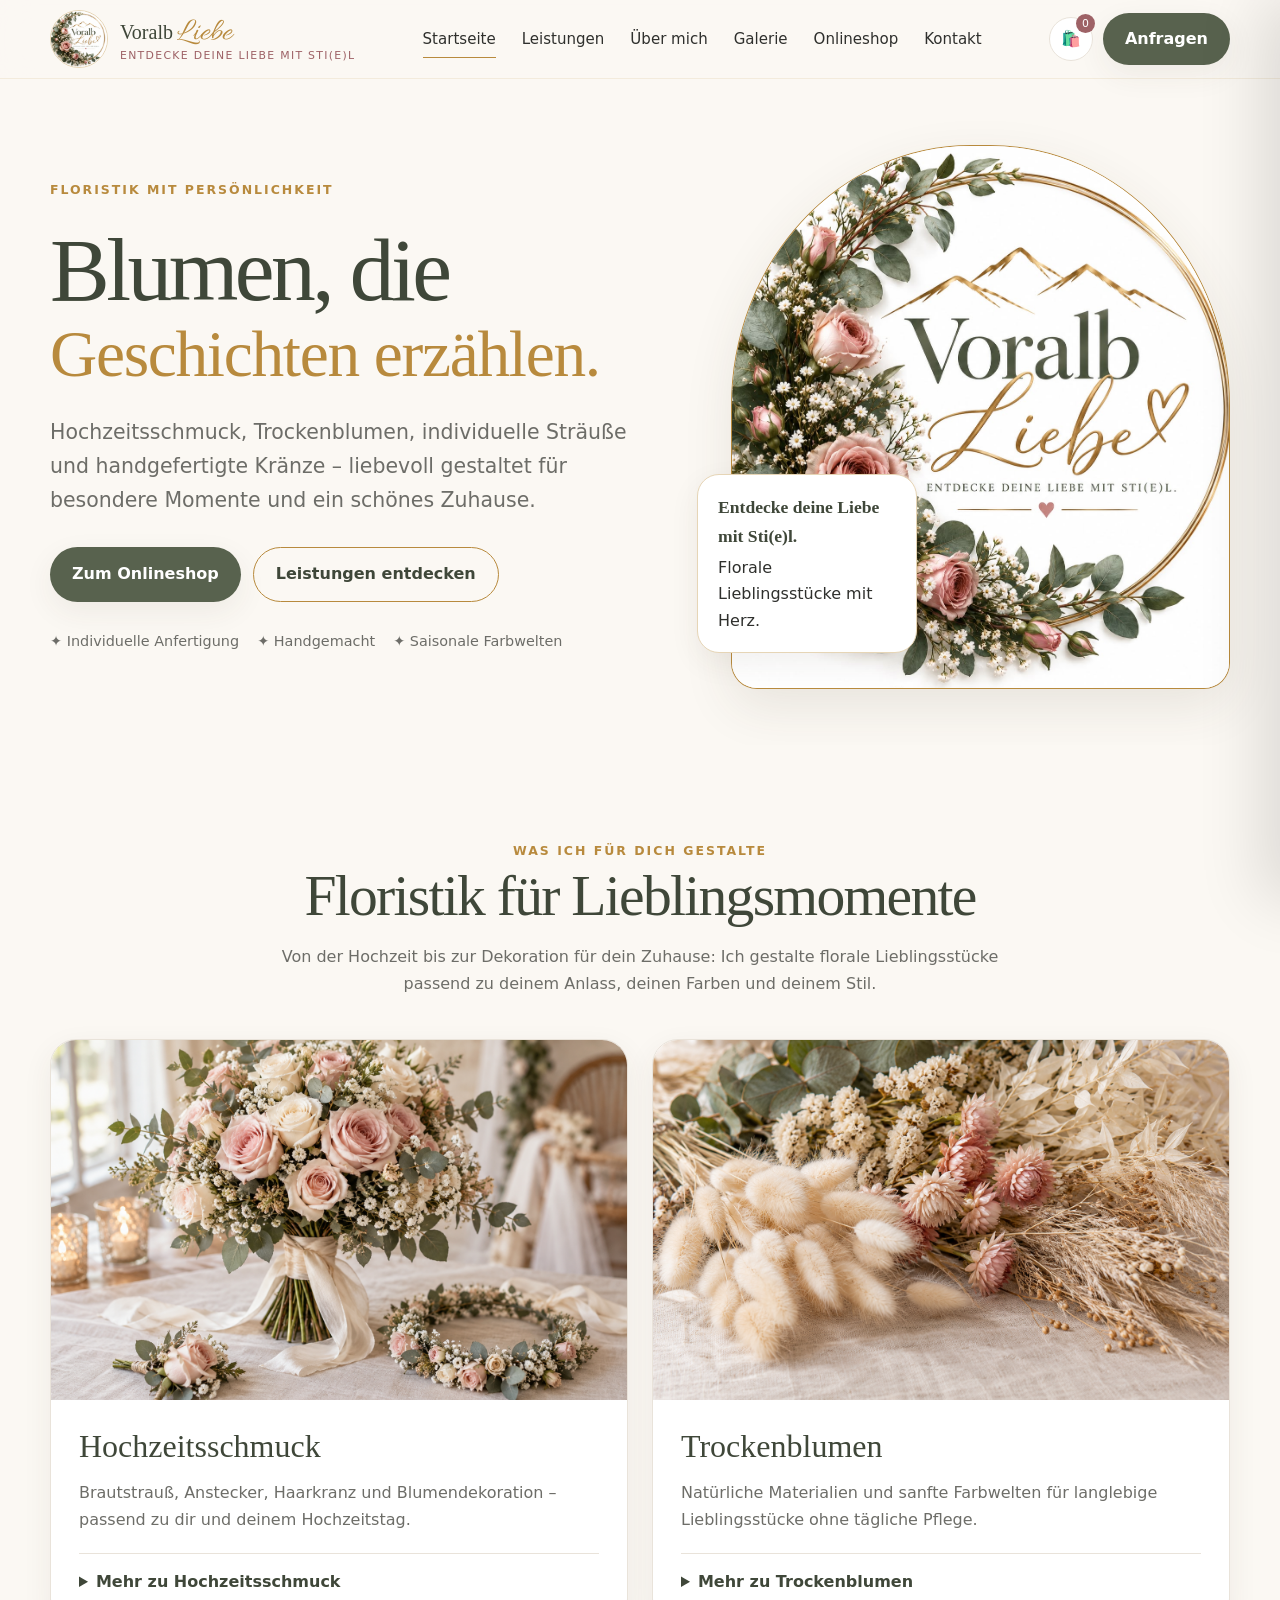
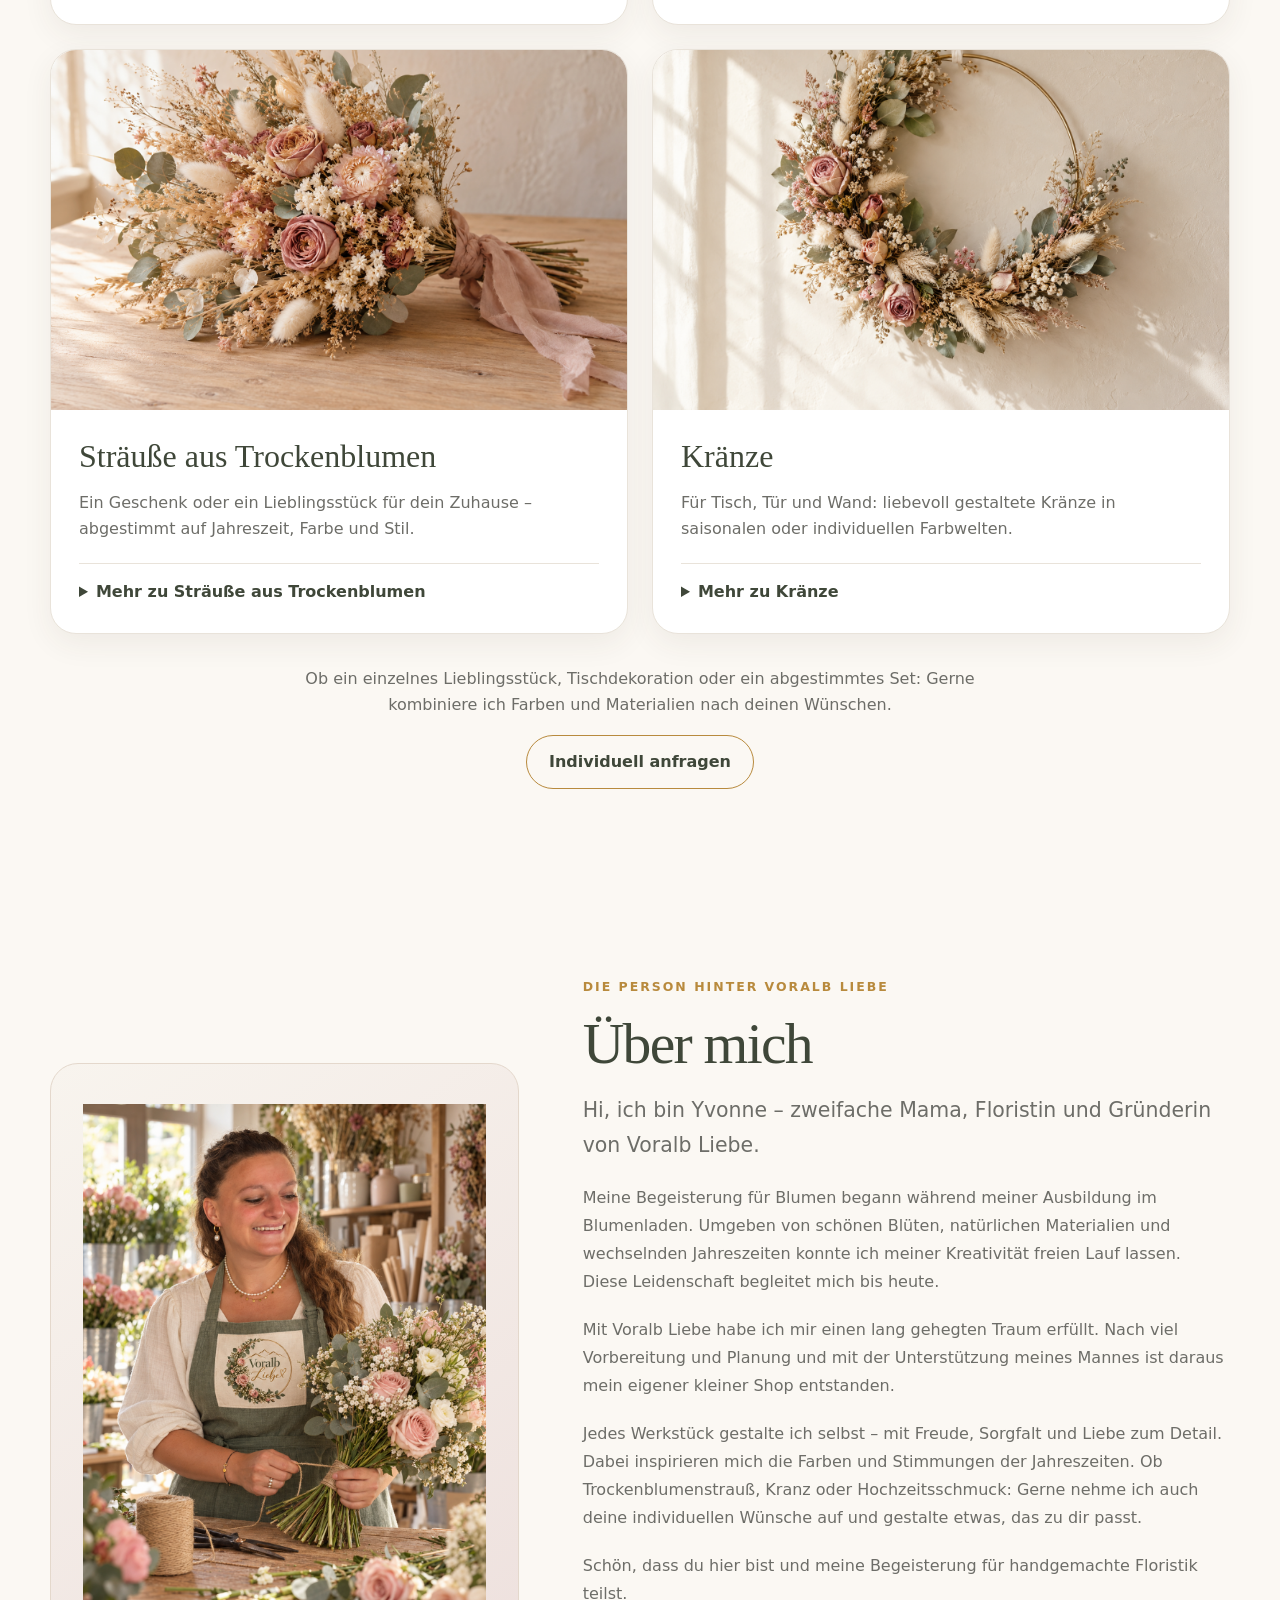
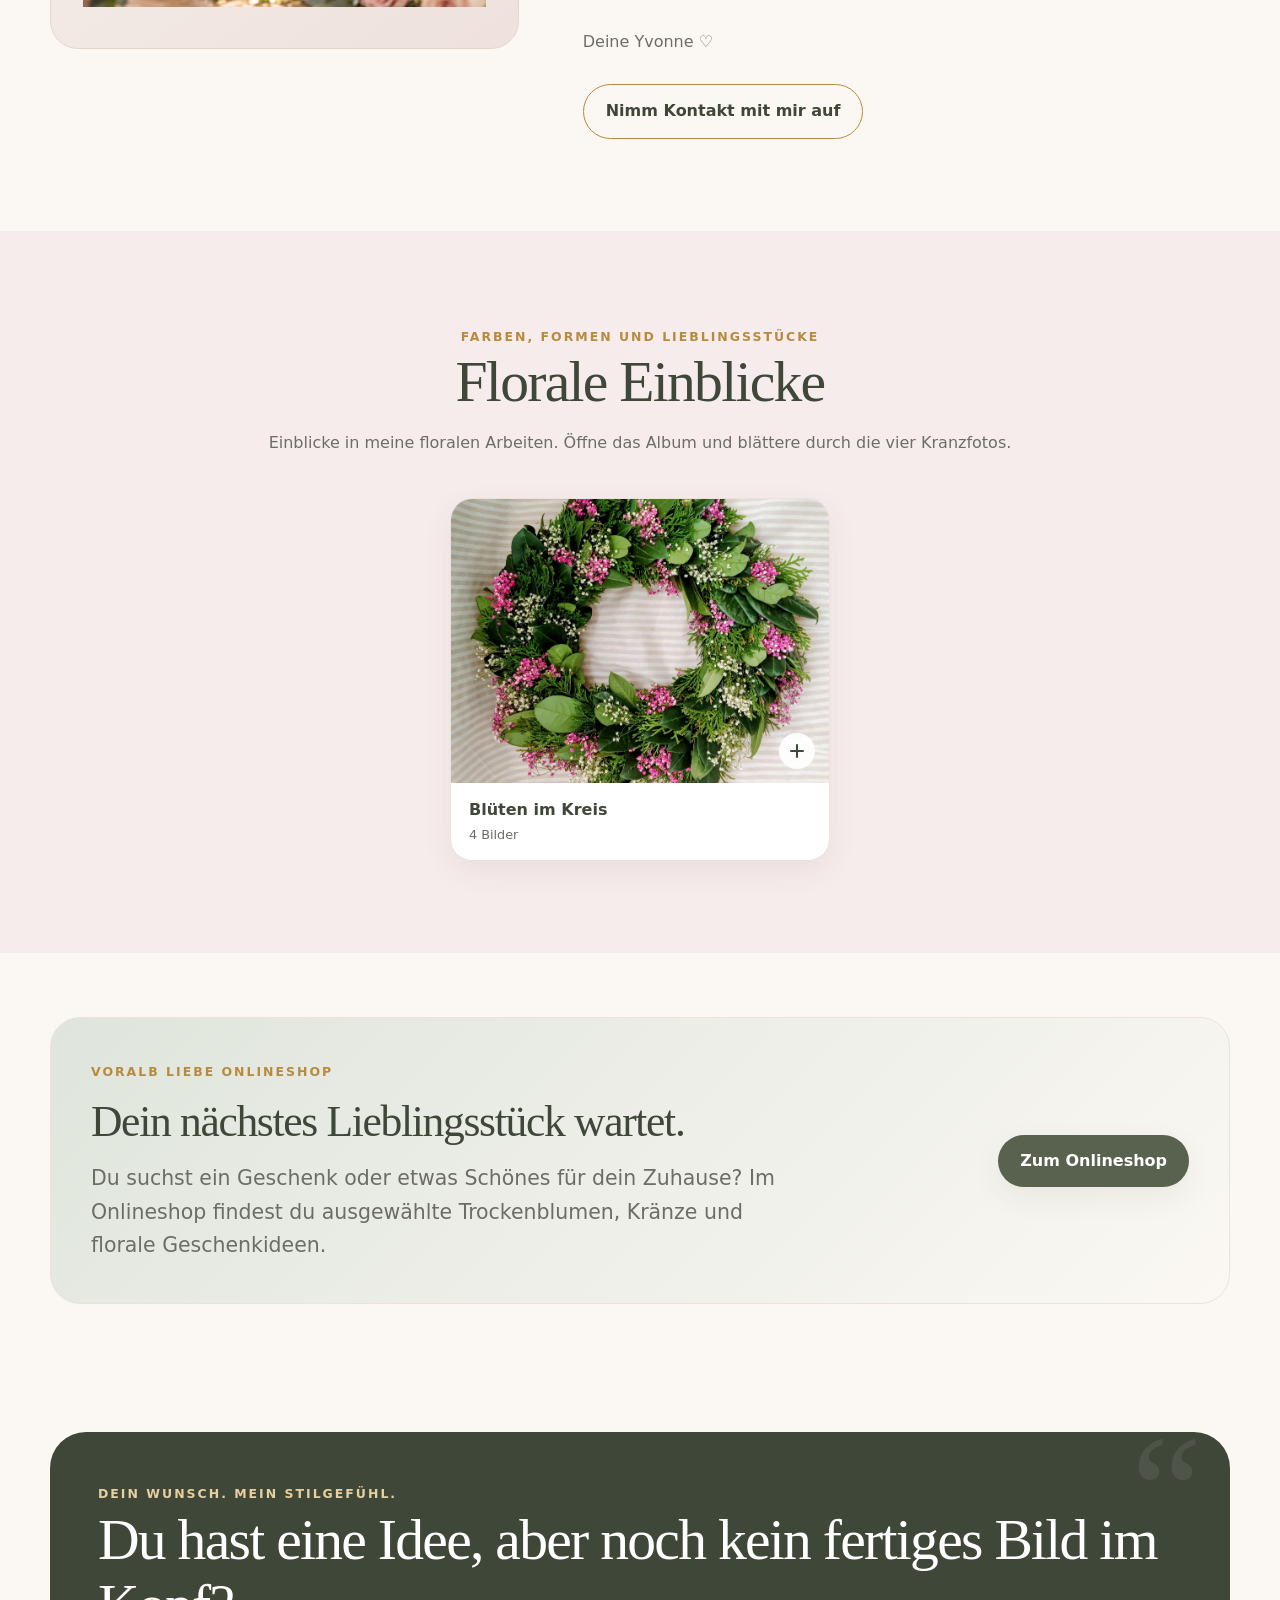
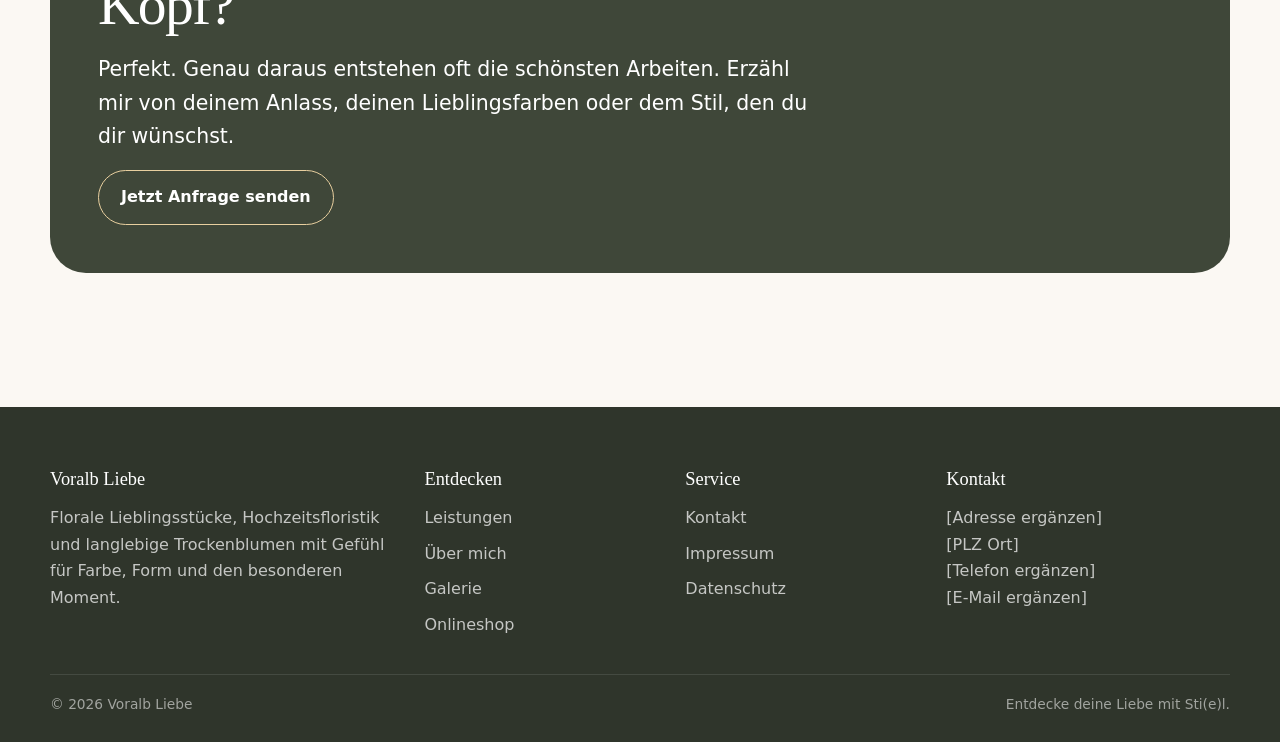
==== commit 365ec950: "Add files via upload" ====
--- a/index.html
+++ b/index.html
@@ -1,226 +1,248 @@
-<!doctype html><html lang="de"><head><meta charset="utf-8"><meta name="viewport" content="width=device-width,initial-scale=1"><title>Voralb Liebe | Floristik, Trockenblumen & Hochzeitsschmuck</title><meta name="description" content="Voralb Liebe – handgemachte Floristik, Trockenblumen, Kränze, Sträuße und Hochzeitsschmuck. Entdecke deine Liebe mit Sti(e)l."><meta name="robots" content="index,follow"><link rel="canonical" href="https://voralbliebe.de/"><link rel="icon" href="logo-voralbliebe.jpg"><link rel="stylesheet" href="styles.css">
-<meta property="og:title" content="Voralb Liebe | Floristik, Trockenblumen & Hochzeitsschmuck"><meta property="og:description" content="Voralb Liebe – handgemachte Floristik, Trockenblumen, Kränze, Sträuße und Hochzeitsschmuck. Entdecke deine Liebe mit Sti(e)l."><meta property="og:type" content="website"><meta property="og:locale" content="de_DE"><script type="application/ld+json">{"@context":"https://schema.org","@type":"Florist","name":"Voralb Liebe","url":"https://voralbliebe.de","description":"Voralb Liebe – handgemachte Floristik, Trockenblumen, Kränze, Sträuße und Hochzeitsschmuck. Entdecke deine Liebe mit Sti(e)l.","slogan":"Entdecke deine Liebe mit Sti(e)l"}</script></head><body><header class="header"><div class="container nav"><a class="brand" href="index.html"><img src="logo-voralbliebe.jpg" alt="Voralb Liebe Logo"><span class="brand-copy"><strong>Voralb <span class="brand-liebe">Liebe</span></strong><span>Entdecke deine Liebe mit Sti(e)l</span></span></a><nav class="navlinks" id="navLinks" aria-label="Hauptnavigation">
-  <a href="index.html">Startseite</a>
-  <a href="index.html#leistungen">Leistungen</a>
-  <a href="index.html#ueber-mich">Über mich</a>
-  <a href="index.html#galerie">Galerie</a>
-  <a href="shop.html">Onlineshop</a>
-  <a href="kontakt.html">Kontakt</a>
-</nav><div class="nav-actions"><button class="icon-btn" id="cartBtn" aria-label="Warenkorb">🛍️<span class="cart-count">0</span></button><a class="btn btn-primary" href="kontakt.html">Anfragen</a><button class="menu-btn" id="menuBtn" type="button" aria-label="Menü öffnen" aria-controls="navLinks" aria-expanded="false">☰</button></div></div></header><main>
-<section class="hero"><div class="container hero-grid"><div class="hero-copy"><div class="eyebrow">Floristik mit Persönlichkeit</div><h1>Blumen, die <span class="script">Geschichten erzählen.</span></h1><p class="lead">Hochzeitsschmuck, Trockenblumen, individuelle Sträuße und handgefertigte Kränze – liebevoll gestaltet für besondere Momente und ein schönes Zuhause.</p><div class="hero-actions"><a class="btn btn-primary" href="shop.html">Zum Onlineshop</a><a class="btn btn-secondary" href="#leistungen">Leistungen entdecken</a></div><div class="hero-note"><span>✦ Individuelle Anfertigung</span><span>✦ Handgemacht</span><span>✦ Saisonale Farbwelten</span></div></div><div class="hero-visual"><div class="hero-frame"><img src="logo-voralbliebe.jpg" alt="Voralb Liebe – florales Logo"></div><div class="hero-badge"><strong>Entdecke deine Liebe mit Sti(e)l.</strong><span>Florale Lieblingsstücke mit Herz.</span></div></div></div></section>
-
-<section class="section" id="leistungen" aria-labelledby="leistungen-title">
-  <div class="container">
-    <div class="section-head center">
-      <span class="eyebrow">Was ich für dich gestalte</span>
-      <h2 id="leistungen-title">Floristik für Lieblingsmomente</h2>
-      <p>Von der Hochzeit bis zur Dekoration für dein Zuhause: Ich gestalte florale Lieblingsstücke passend zu deinem Anlass, deinen Farben und deinem Stil.</p>
-    </div>
-    <div class="service-overview"><article class="service-feature" id="hochzeit">
-  <img class="service-feature-image" src="Zarter%20Brautstrau%C3%9F%20mit%20Boutonni%C3%A8re%20und%20Haarkranz.png" alt="Hochzeitsschmuck in Rosé-, Creme- und Naturtönen" loading="lazy" decoding="async" width="1448" height="1086">
-  <div class="service-feature-copy">
-    <h3>Hochzeitsschmuck</h3>
-    <p>Brautstrauß, Anstecker, Haarkranz und Blumendekoration – passend zu dir und deinem Hochzeitstag.</p>
-    <details class="service-details"><summary>Mehr zu Hochzeitsschmuck</summary><ul><li>Brautstrauß – gebunden oder als Hoop, auf Wunsch auch mit abgewinkelter Rose</li><li>Anstecker für ihn &amp; sie</li><li>Blumenhaarkranz</li><li>Individuelle Gestaltung nach deinem Wunsch und deiner Hochzeitsdekoration</li><li>Ausgewählte Blumen später auch im Shop erhältlich</li></ul></details>
-  </div>
-</article>
-<article class="service-feature" id="trockenblumen">
-  <img class="service-feature-image" src="Getrocknete%20Bl%C3%BCten%20in%20zarten%20Naturt%C3%B6nen.png" alt="Trockenblumen in Rosé-, Creme- und Naturtönen" loading="lazy" decoding="async" width="1448" height="1086">
-  <div class="service-feature-copy">
-    <h3>Trockenblumen</h3>
-    <p>Natürliche Materialien und sanfte Farbwelten für langlebige Lieblingsstücke ohne tägliche Pflege.</p>
-    <details class="service-details"><summary>Mehr zu Trockenblumen</summary><ul><li>Besonders langlebig</li><li>Benötigen kein Wasser</li><li>Keine direkte Sonne – so bleiben Farben möglichst lange schön</li><li>Harmonische Farbkombinationen</li><li>Stelle dir deinen eigenen Strauß zusammen</li></ul></details>
-  </div>
-</article>
-<article class="service-feature" id="straeusse">
-  <img class="service-feature-image" src="Handgebundener%20Trockenblumenstrau%C3%9F%20in%20Altrosa.png" alt="Sträuße aus Trockenblumen in Rosé-, Creme- und Naturtönen" loading="lazy" decoding="async" width="1448" height="1086">
-  <div class="service-feature-copy">
-    <h3>Sträuße aus Trockenblumen</h3>
-    <p>Ein Geschenk oder ein Lieblingsstück für dein Zuhause – abgestimmt auf Jahreszeit, Farbe und Stil.</p>
-    <details class="service-details"><summary>Mehr zu Sträuße aus Trockenblumen</summary><ul><li>Sträuße passend zu jeder Jahreszeit</li><li>Individuell bestellbar nach deinem Wunsch</li><li>Farbwelt und Stil frei kombinierbar</li><li>Ausgewählte Varianten im Onlineshop</li></ul></details>
-  </div>
-</article>
-<article class="service-feature" id="kraenze">
-  <img class="service-feature-image" src="Zarter%20Trockenblumenkranz%20mit%20Eukalyptus.png" alt="Kränze in Rosé-, Creme- und Naturtönen" loading="lazy" decoding="async" width="1448" height="1086">
-  <div class="service-feature-copy">
-    <h3>Kränze</h3>
-    <p>Für Tisch, Tür und Wand: liebevoll gestaltete Kränze in saisonalen oder individuellen Farbwelten.</p>
-    <details class="service-details"><summary>Mehr zu Kränze</summary><ul><li>Blumenkränze für den Tisch</li><li>Türkränze</li><li>Blumenkränze zur Wandgestaltung</li><li>Saisonale und individuelle Ausführungen</li></ul></details>
-  </div>
-</article></div>
-    <div class="service-closing">
-      <p>Ob ein einzelnes Lieblingsstück, Tischdekoration oder ein abgestimmtes Set: Gerne kombiniere ich Farben und Materialien nach deinen Wünschen.</p>
-      <a class="btn btn-secondary" href="kontakt.html">Individuell anfragen</a>
-    </div>
-  </div>
-</section>
-
-<section class="section" id="ueber-mich" aria-labelledby="ueber-mich-title">
-  <div class="container about-grid">
-    <!-- Diesen gesamten figure-Block später durch dein Porträtfoto ersetzen. -->
-    <figure class="about-portrait"> 
-	  <img src="Floristin bindet einen handgebundenen Strauß.png" alt="Yvonne von Voralb Liebe beim Binden eines Blumenstraußes">
-	</figure>
-
-    <div class="about-copy">
-  <span class="eyebrow">Die Person hinter Voralb Liebe</span>
-  <h2 id="ueber-mich-title">Über mich</h2>
-
-  <p class="lead">
-    Hi, ich bin Yvonne – zweifache Mama, Floristin und Gründerin von Voralb Liebe.
-  </p>
-
-  <p>
-    Meine Begeisterung für Blumen begann während meiner Ausbildung im Blumenladen.
-    Umgeben von schönen Blüten, natürlichen Materialien und wechselnden Jahreszeiten
-    konnte ich meiner Kreativität freien Lauf lassen. Diese Leidenschaft begleitet
-    mich bis heute.
-  </p>
-
-  <p>
-    Mit Voralb Liebe habe ich mir einen lang gehegten Traum erfüllt.
-    Nach viel Vorbereitung und Planung und mit der Unterstützung meines Mannes
-    ist daraus mein eigener kleiner Shop entstanden.
-  </p>
-
-  <p>
-    Jedes Werkstück gestalte ich selbst – mit Freude, Sorgfalt und Liebe zum Detail.
-    Dabei inspirieren mich die Farben und Stimmungen der Jahreszeiten.
-    Ob Trockenblumenstrauß, Kranz oder Hochzeitsschmuck: Gerne nehme ich auch deine
-    individuellen Wünsche auf und gestalte etwas, das zu dir passt.
-  </p>
-
-  <p>
-    Schön, dass du hier bist und meine Begeisterung für handgemachte Floristik teilst.
-  </p>
-
-  <p>Deine Yvonne ♡</p>
-
-  <a class="btn btn-secondary" href="kontakt.html">
-    Nimm Kontakt mit mir auf
-  </a>
-</div>
-  </div>
-</section>
-
-<section class="section" id="galerie" aria-labelledby="galerie-title">
-  <div class="container">
-    <div class="section-head center"><span class="eyebrow">Farben, Formen und Lieblingsstücke</span><h2 id="galerie-title">Florale Einblicke</h2><p>Entdecke unterschiedliche Farbwelten und florale Ideen. Klicke auf ein Bild, um es in Ruhe größer anzusehen.</p></div>
-    <div class="gallery-grid"><a class="gallery-item" href="Zarter%20Brautstrau%C3%9F%20mit%20Boutonni%C3%A8re%20und%20Haarkranz.png" data-gallery="hochzeit" data-caption="Hochzeit in Rosé und Creme" aria-label="Hochzeit in Rosé und Creme – Album öffnen">
-  <figure><div class="gallery-image-wrap"><img src="Zarter%20Brautstrau%C3%9F%20mit%20Boutonni%C3%A8re%20und%20Haarkranz.png" alt="Brautstrauß mit passendem Anstecker und Blumenhaarkranz" loading="lazy" decoding="async" width="1448" height="1086"><span class="gallery-zoom" aria-hidden="true"></span></div><figcaption>Hochzeit in Rosé und Creme<span class="gallery-count">1 Bild</span></figcaption></figure>
-</a>
-<a class="gallery-item" href="Getrocknete%20Bl%C3%BCten%20in%20zarten%20Naturt%C3%B6nen.png" data-gallery="natur" data-caption="Natürliche Farbwelten" aria-label="Natürliche Farbwelten – Album öffnen">
-  <figure><div class="gallery-image-wrap"><img src="Getrocknete%20Bl%C3%BCten%20in%20zarten%20Naturt%C3%B6nen.png" alt="Getrocknete Blüten, Gräser und Eukalyptus auf hellem Leinen" loading="lazy" decoding="async" width="1448" height="1086"><span class="gallery-zoom" aria-hidden="true"></span></div><figcaption>Natürliche Farbwelten<span class="gallery-count">1 Bild</span></figcaption></figure>
-</a>
-<a class="gallery-item" href="Handgebundener%20Trockenblumenstrau%C3%9F%20in%20Altrosa.png" data-gallery="straeusse" data-caption="Ein Strauß voller Lieblingsfarben" aria-label="Ein Strauß voller Lieblingsfarben – Album öffnen">
-  <figure><div class="gallery-image-wrap"><img src="Handgebundener%20Trockenblumenstrau%C3%9F%20in%20Altrosa.png" alt="Trockenblumenstrauß mit altrosa Blüten und zartem Band" loading="lazy" decoding="async" width="1448" height="1086"><span class="gallery-zoom" aria-hidden="true"></span></div><figcaption>Ein Strauß voller Lieblingsfarben<span class="gallery-count">1 Bild</span></figcaption></figure>
-</a>
-<a class="gallery-item" href="Zarter%20Trockenblumenkranz%20mit%20Eukalyptus.png" data-gallery="kraenze" data-caption="Blüten im Kreis" aria-label="Blüten im Kreis – Album öffnen">
-  <figure><div class="gallery-image-wrap"><img src="Kranz 1.jpg" alt="Trockenblumenkranz auf goldenem Ring mit Eukalyptus" loading="lazy" decoding="async" width="1448" height="1086"><span class="gallery-zoom" aria-hidden="true"></span></div><figcaption>Blüten im Kreis<span class="gallery-count">5 Bilder</span></figcaption></figure>
-</a>
-<a class="gallery-item" href="Drei%20handgemachte%20Bl%C3%BCtenlieblinge.png" data-gallery="geschenke" data-caption="Florale Geschenkideen" aria-label="Florale Geschenkideen – Album öffnen">
-  <figure><div class="gallery-image-wrap"><img src="Drei%20handgemachte%20Bl%C3%BCtenlieblinge.png" alt="Dekorativer Trockenblumenstrauß, kleiner Geschenkstrauß und Kranz" loading="lazy" decoding="async" width="1448" height="1086"><span class="gallery-zoom" aria-hidden="true"></span></div><figcaption>Florale Geschenkideen<span class="gallery-count">1 Bild</span></figcaption></figure>
-</a>
-<a class="gallery-item" href="Zarter%20Saisonkranz%20in%20liebevoller%20Handarbeit.png" data-gallery="gestaltung" data-caption="Ein Blick auf die Gestaltung" aria-label="Ein Blick auf die Gestaltung – Album öffnen">
-  <figure><div class="gallery-image-wrap"><img src="Zarter%20Saisonkranz%20in%20liebevoller%20Handarbeit.png" alt="Hände beim Gestalten eines floralen Rings mit Heidekraut und Trockenblumen" loading="lazy" decoding="async" width="1448" height="1086"><span class="gallery-zoom" aria-hidden="true"></span></div><figcaption>Ein Blick auf die Gestaltung<span class="gallery-count">1 Bild</span></figcaption></figure>
-</a></div>
-    <p class="notice gallery-notice">Die Inspirationsmotive sind KI-generiert. Das Kranz-Album enthält zusätzlich eigene Fotos.</p>
-  </div>
-</section>
-
-<section class="section-sm" id="shop-teaser" aria-labelledby="shop-teaser-title">
-  <div class="container shop-teaser">
-    <div><span class="eyebrow">Voralb Liebe Onlineshop</span><h2 id="shop-teaser-title">Dein nächstes Lieblingsstück wartet.</h2><p class="lead">Du suchst ein Geschenk oder etwas Schönes für dein Zuhause? Im Onlineshop findest du ausgewählte Trockenblumen, Kränze und florale Geschenkideen.</p></div>
-    <a class="btn btn-primary" href="shop.html">Zum Onlineshop</a>
-  </div>
-</section>
-
-<section class="section-sm"><div class="container testimonial"><span class="eyebrow" style="color:#e8cf9f">Dein Wunsch. Mein Stilgefühl.</span><h2>Du hast eine Idee, aber noch kein fertiges Bild im Kopf?</h2><p class="lead">Perfekt. Genau daraus entstehen oft die schönsten Arbeiten. Erzähl mir von deinem Anlass, deinen Lieblingsfarben oder dem Stil, den du dir wünschst.</p><a class="btn btn-secondary" href="kontakt.html" style="color:#fff;border-color:#e8cf9f">Jetzt Anfrage senden</a></div></section>
-</main><footer class="footer"><div class="container"><div class="footer-grid"><div><h3>Voralb Liebe</h3><p>Florale Lieblingsstücke, Hochzeitsfloristik und langlebige Trockenblumen mit Gefühl für Farbe, Form und den besonderen Moment.</p></div><div><h3>Entdecken</h3><div class="footer-links">
-  <a href="index.html#leistungen">Leistungen</a>
-  <a href="index.html#ueber-mich">Über mich</a>
-  <a href="index.html#galerie">Galerie</a>
-  <a href="shop.html">Onlineshop</a>
-</div></div><div><h3>Service</h3><div class="footer-links"><a href="kontakt.html">Kontakt</a><a href="impressum.html">Impressum</a><a href="datenschutz.html">Datenschutz</a></div></div><div><h3>Kontakt</h3><p>[Adresse ergänzen]<br>[PLZ Ort]<br>[Telefon ergänzen]<br>[E-Mail ergänzen]</p></div></div><div class="footer-bottom"><span>© <span id="year"></span> Voralb Liebe</span><span>Entdecke deine Liebe mit Sti(e)l.</span></div></div></footer>
-<div class="cart-drawer" id="cartDrawer" aria-hidden="true" inert><div class="cart-overlay"></div><aside class="cart-panel" role="dialog" aria-modal="true" aria-label="Dein Warenkorb" tabindex="-1"><div class="cart-head"><h3>Dein Warenkorb</h3><button class="icon-btn" id="cartClose" aria-label="Schließen">×</button></div><div class="cart-items" id="cartItems"></div><div class="cart-total"><div class="cart-total-row"><span>Gesamt</span><strong id="cartTotal">0,00 €</strong></div><button class="btn btn-primary" id="checkoutBtn" style="width:100%">Zur Bestellanfrage</button><p class="notice" style="margin-top:10px">Noch keine Online-Zahlung integriert. Die Bestellung wird als Anfrage übermittelt.</p></div></aside></div>
-<div class="checkout-modal" id="checkoutModal" aria-hidden="true" inert><div class="checkout-box" role="dialog" aria-modal="true" aria-label="Deine Bestellanfrage" tabindex="-1"><div class="cart-head"><div><span class="eyebrow">Bestellanfrage</span><h3 style="margin:6px 0 0">Deine Bestellung</h3></div><button class="icon-btn" id="checkoutClose" aria-label="Schließen">×</button></div><form id="checkoutForm" action="order.php" method="post" style="margin-top:20px"><input type="text" name="website" style="display:none" tabindex="-1" autocomplete="off"><input type="hidden" name="items" id="orderItems"><div class="form-grid"><div><label for="orderName">Name *</label><input class="field" id="orderName" name="name" autocomplete="name" maxlength="120" required></div><div><label for="orderEmail">E-Mail *</label><input class="field" id="orderEmail" name="email" type="email" autocomplete="email" maxlength="254" required></div><div class="full"><label for="orderAddress">Adresse</label><input class="field" id="orderAddress" name="address" autocomplete="street-address" maxlength="500"></div><div class="full"><label for="orderNote">Hinweis zur Bestellung</label><textarea class="field" id="orderNote" name="note" maxlength="10000"></textarea></div><div class="full"><label><input type="checkbox" name="privacy" value="1" required> Ich stimme der Verarbeitung meiner Angaben zur Bearbeitung der Anfrage zu. <a href="datenschutz.html">Datenschutzhinweise</a></label></div></div><div class="alert" id="orderAlert" role="status" aria-live="polite"></div><button class="btn btn-primary" type="submit">Bestellanfrage senden</button></form></div></div>
-<script src="products.js"></script><script src="main.js"></script><script src="forms.js"></script>
-<dialog class="gallery-dialog" id="galleryDialog" aria-labelledby="galleryDialogCaption">
-  <div class="gallery-dialog-toolbar"><span id="galleryDialogCounter" aria-live="polite"></span><button class="icon-btn" id="galleryDialogClose" type="button" aria-label="Galerie schließen" autofocus>×</button></div>
-  <div class="gallery-dialog-picture"><img id="galleryDialogImage" alt=""><button class="gallery-direction gallery-prev" id="galleryDialogPrev" type="button" aria-label="Vorheriges Bild">‹</button><button class="gallery-direction gallery-next" id="galleryDialogNext" type="button" aria-label="Nächstes Bild">›</button></div>
-  <p id="galleryDialogCaption"></p>
-</dialog>
-<!-- Weitere Bilder pro Kachel hier ergänzen: src, alt und caption. -->
-<script type="application/json" id="galleryAlbums">
-{
-  "hochzeit": [
-    {
-      "src": "Zarter%20Brautstrau%C3%9F%20mit%20Boutonni%C3%A8re%20und%20Haarkranz.png",
-      "alt": "Brautstrauß mit passendem Anstecker und Blumenhaarkranz",
-      "caption": "Hochzeit in Rosé und Creme"
-    }
-  ],
-  "natur": [
-    {
-      "src": "Getrocknete%20Bl%C3%BCten%20in%20zarten%20Naturt%C3%B6nen.png",
-      "alt": "Getrocknete Blüten, Gräser und Eukalyptus auf hellem Leinen",
-      "caption": "Natürliche Farbwelten"
-    }
-	{
-      "src": "Kranz1",
-      "alt": "Getrocknete Blüten, Gräser und Eukalyptus auf hellem Leinen",
-      "caption": "Natürliche Farbwelten"
-    }
-  ],
-  "straeusse": [
-    {
-      "src": "Handgebundener%20Trockenblumenstrau%C3%9F%20in%20Altrosa.png",
-      "alt": "Trockenblumenstrauß mit altrosa Blüten und zartem Band",
-      "caption": "Ein Strauß voller Lieblingsfarben"
-    }
-  ],
-  "kraenze": [
-    {
-      "src": "Zarter%20Trockenblumenkranz%20mit%20Eukalyptus.png",
-      "alt": "Trockenblumenkranz auf goldenem Ring mit Eukalyptus",
-      "caption": "Blüten im Kreis"
-    },
-    {
-      "src": "Kranz 1.jpg",
-      "alt": "Floraler Kranz – Ansicht 1",
-      "caption": "Kranz 1"
-    },
-    {
-      "src": "Kranz 2.jpg",
-      "alt": "Floraler Kranz – Ansicht 2",
-      "caption": "Kranz 2"
-    },
-    {
-      "src": "Kranz 3.jpg",
-      "alt": "Floraler Kranz – Ansicht 3",
-      "caption": "Kranz 3"
-    },
-    {
-      "src": "Kranz 4.jpg",
-      "alt": "Floraler Kranz – Ansicht 4",
-      "caption": "Kranz 4"
-    }
-  ],
-  "geschenke": [
-    {
-      "src": "Drei%20handgemachte%20Bl%C3%BCtenlieblinge.png",
-      "alt": "Dekorativer Trockenblumenstrauß, kleiner Geschenkstrauß und Kranz",
-      "caption": "Florale Geschenkideen"
-    }
-  ],
-  "gestaltung": [
-    {
-      "src": "Zarter%20Saisonkranz%20in%20liebevoller%20Handarbeit.png",
-      "alt": "Hände beim Gestalten eines floralen Rings mit Heidekraut und Trockenblumen",
-      "caption": "Ein Blick auf die Gestaltung"
-    }
-  ]
-}
-</script>
-<script src="gallery.js"></script>
-</body></html>
+<!doctype html><html lang="de"><head><meta charset="utf-8"><meta name="viewport" content="width=device-width,initial-scale=1"><title>Voralb Liebe | Floristik, Trockenblumen & Hochzeitsschmuck</title><meta name="description" content="Voralb Liebe – handgemachte Floristik, Trockenblumen, Kränze, Sträuße und Hochzeitsschmuck. Entdecke deine Liebe mit Sti(e)l."><meta name="robots" content="index,follow"><link rel="canonical" href="https://voralbliebe.de/"><link rel="icon" href="logo-voralbliebe.jpg"><link rel="stylesheet" href="styles.css">
+<meta property="og:title" content="Voralb Liebe | Floristik, Trockenblumen & Hochzeitsschmuck"><meta property="og:description" content="Voralb Liebe – handgemachte Floristik, Trockenblumen, Kränze, Sträuße und Hochzeitsschmuck. Entdecke deine Liebe mit Sti(e)l."><meta property="og:type" content="website"><meta property="og:locale" content="de_DE"><script type="application/ld+json">{"@context":"https://schema.org","@type":"Florist","name":"Voralb Liebe","url":"https://voralbliebe.de","description":"Voralb Liebe – handgemachte Floristik, Trockenblumen, Kränze, Sträuße und Hochzeitsschmuck. Entdecke deine Liebe mit Sti(e)l.","slogan":"Entdecke deine Liebe mit Sti(e)l"}</script></head><body><header class="header"><div class="container nav"><a class="brand" href="index.html"><img src="logo-voralbliebe.jpg" alt="Voralb Liebe Logo"><span class="brand-copy"><strong>Voralb <span class="brand-liebe">Liebe</span></strong><span>Entdecke deine Liebe mit Sti(e)l</span></span></a><nav class="navlinks" id="navLinks" aria-label="Hauptnavigation">
+  <a href="index.html">Startseite</a>
+  <a href="index.html#leistungen">Leistungen</a>
+  <a href="index.html#ueber-mich">Über mich</a>
+  <a href="index.html#galerie">Galerie</a>
+  <a href="shop.html">Onlineshop</a>
+  <a href="kontakt.html">Kontakt</a>
+</nav><div class="nav-actions"><button class="icon-btn" id="cartBtn" aria-label="Warenkorb">🛍️<span class="cart-count">0</span></button><a class="btn btn-primary" href="kontakt.html">Anfragen</a><button class="menu-btn" id="menuBtn" type="button" aria-label="Menü öffnen" aria-controls="navLinks" aria-expanded="false">☰</button></div></div></header><main>
+<section class="hero"><div class="container hero-grid"><div class="hero-copy"><div class="eyebrow">Floristik mit Persönlichkeit</div><h1>Blumen, die <span class="script">Geschichten erzählen.</span></h1><p class="lead">Hochzeitsschmuck, Trockenblumen, individuelle Sträuße und handgefertigte Kränze – liebevoll gestaltet für besondere Momente und ein schönes Zuhause.</p><div class="hero-actions"><a class="btn btn-primary" href="shop.html">Zum Onlineshop</a><a class="btn btn-secondary" href="#leistungen">Leistungen entdecken</a></div><div class="hero-note"><span>✦ Individuelle Anfertigung</span><span>✦ Handgemacht</span><span>✦ Saisonale Farbwelten</span></div></div><div class="hero-visual"><div class="hero-frame"><img src="logo-voralbliebe.jpg" alt="Voralb Liebe – florales Logo"></div><div class="hero-badge"><strong>Entdecke deine Liebe mit Sti(e)l.</strong><span>Florale Lieblingsstücke mit Herz.</span></div></div></div></section>
+
+<section class="section" id="leistungen" aria-labelledby="leistungen-title">
+  <div class="container">
+    <div class="section-head center">
+      <span class="eyebrow">Was ich für dich gestalte</span>
+      <h2 id="leistungen-title">Floristik für Lieblingsmomente</h2>
+      <p>Von der Hochzeit bis zur Dekoration für dein Zuhause: Ich gestalte florale Lieblingsstücke passend zu deinem Anlass, deinen Farben und deinem Stil.</p>
+    </div>
+    <div class="service-overview"><article class="service-feature" id="hochzeit">
+  <img class="service-feature-image" src="Zarter%20Brautstrau%C3%9F%20mit%20Boutonni%C3%A8re%20und%20Haarkranz.png" alt="Hochzeitsschmuck in Rosé-, Creme- und Naturtönen" loading="lazy" decoding="async" width="1448" height="1086">
+  <div class="service-feature-copy">
+    <h3>Hochzeitsschmuck</h3>
+    <p>Brautstrauß, Anstecker, Haarkranz und Blumendekoration – passend zu dir und deinem Hochzeitstag.</p>
+    <details class="service-details"><summary>Mehr zu Hochzeitsschmuck</summary><ul><li>Brautstrauß – gebunden oder als Hoop, auf Wunsch auch mit abgewinkelter Rose</li><li>Anstecker für ihn &amp; sie</li><li>Blumenhaarkranz</li><li>Individuelle Gestaltung nach deinem Wunsch und deiner Hochzeitsdekoration</li><li>Ausgewählte Blumen später auch im Shop erhältlich</li></ul></details>
+  </div>
+</article>
+<article class="service-feature" id="trockenblumen">
+  <img class="service-feature-image" src="Getrocknete%20Bl%C3%BCten%20in%20zarten%20Naturt%C3%B6nen.png" alt="Trockenblumen in Rosé-, Creme- und Naturtönen" loading="lazy" decoding="async" width="1448" height="1086">
+  <div class="service-feature-copy">
+    <h3>Trockenblumen</h3>
+    <p>Natürliche Materialien und sanfte Farbwelten für langlebige Lieblingsstücke ohne tägliche Pflege.</p>
+    <details class="service-details"><summary>Mehr zu Trockenblumen</summary><ul><li>Besonders langlebig</li><li>Benötigen kein Wasser</li><li>Keine direkte Sonne – so bleiben Farben möglichst lange schön</li><li>Harmonische Farbkombinationen</li><li>Stelle dir deinen eigenen Strauß zusammen</li></ul></details>
+  </div>
+</article>
+<article class="service-feature" id="straeusse">
+  <img class="service-feature-image" src="Handgebundener%20Trockenblumenstrau%C3%9F%20in%20Altrosa.png" alt="Sträuße aus Trockenblumen in Rosé-, Creme- und Naturtönen" loading="lazy" decoding="async" width="1448" height="1086">
+  <div class="service-feature-copy">
+    <h3>Sträuße aus Trockenblumen</h3>
+    <p>Ein Geschenk oder ein Lieblingsstück für dein Zuhause – abgestimmt auf Jahreszeit, Farbe und Stil.</p>
+    <details class="service-details"><summary>Mehr zu Sträuße aus Trockenblumen</summary><ul><li>Sträuße passend zu jeder Jahreszeit</li><li>Individuell bestellbar nach deinem Wunsch</li><li>Farbwelt und Stil frei kombinierbar</li><li>Ausgewählte Varianten im Onlineshop</li></ul></details>
+  </div>
+</article>
+<article class="service-feature" id="kraenze">
+  <img class="service-feature-image" src="Zarter%20Trockenblumenkranz%20mit%20Eukalyptus.png" alt="Kränze in Rosé-, Creme- und Naturtönen" loading="lazy" decoding="async" width="1448" height="1086">
+  <div class="service-feature-copy">
+    <h3>Kränze</h3>
+    <p>Für Tisch, Tür und Wand: liebevoll gestaltete Kränze in saisonalen oder individuellen Farbwelten.</p>
+    <details class="service-details"><summary>Mehr zu Kränze</summary><ul><li>Blumenkränze für den Tisch</li><li>Türkränze</li><li>Blumenkränze zur Wandgestaltung</li><li>Saisonale und individuelle Ausführungen</li></ul></details>
+  </div>
+</article></div>
+    <div class="service-closing">
+      <p>Ob ein einzelnes Lieblingsstück, Tischdekoration oder ein abgestimmtes Set: Gerne kombiniere ich Farben und Materialien nach deinen Wünschen.</p>
+      <a class="btn btn-secondary" href="kontakt.html">Individuell anfragen</a>
+    </div>
+  </div>
+</section>
+
+<section class="section" id="ueber-mich" aria-labelledby="ueber-mich-title">
+  <div class="container about-grid">
+    <!-- Diesen gesamten figure-Block später durch dein Porträtfoto ersetzen. -->
+    <figure class="about-portrait"> 
+	  <img src="Floristin bindet einen handgebundenen Strauß.png" alt="Yvonne von Voralb Liebe beim Binden eines Blumenstraußes">
+	</figure>
+
+    <div class="about-copy">
+  <span class="eyebrow">Die Person hinter Voralb Liebe</span>
+  <h2 id="ueber-mich-title">Über mich</h2>
+
+  <p class="lead">
+    Hi, ich bin Yvonne – zweifache Mama, Floristin und Gründerin von Voralb Liebe.
+  </p>
+
+  <p>
+    Meine Begeisterung für Blumen begann während meiner Ausbildung im Blumenladen.
+    Umgeben von schönen Blüten, natürlichen Materialien und wechselnden Jahreszeiten
+    konnte ich meiner Kreativität freien Lauf lassen. Diese Leidenschaft begleitet
+    mich bis heute.
+  </p>
+
+  <p>
+    Mit Voralb Liebe habe ich mir einen lang gehegten Traum erfüllt.
+    Nach viel Vorbereitung und Planung und mit der Unterstützung meines Mannes
+    ist daraus mein eigener kleiner Shop entstanden.
+  </p>
+
+  <p>
+    Jedes Werkstück gestalte ich selbst – mit Freude, Sorgfalt und Liebe zum Detail.
+    Dabei inspirieren mich die Farben und Stimmungen der Jahreszeiten.
+    Ob Trockenblumenstrauß, Kranz oder Hochzeitsschmuck: Gerne nehme ich auch deine
+    individuellen Wünsche auf und gestalte etwas, das zu dir passt.
+  </p>
+
+  <p>
+    Schön, dass du hier bist und meine Begeisterung für handgemachte Floristik teilst.
+  </p>
+
+  <p>Deine Yvonne ♡</p>
+
+  <a class="btn btn-secondary" href="kontakt.html">
+    Nimm Kontakt mit mir auf
+  </a>
+</div>
+  </div>
+</section>
+
+<section class="section" id="galerie" aria-labelledby="galerie-title">
+  <div class="container">
+    <div class="section-head center"><span class="eyebrow">Farben, Formen und Lieblingsstücke</span><h2 id="galerie-title">Florale Einblicke</h2><p>Einblicke in meine floralen Arbeiten. Öffne das Album und blättere durch die vier Kranzfotos.</p></div>
+    <div class="gallery-grid gallery-single"><a class="gallery-item" href="Kranz%201.jpg" data-gallery="kraenze" data-caption="Blüten im Kreis" aria-label="Blüten im Kreis – Album mit 4 Bildern öffnen">
+<figure><div class="gallery-image-wrap"><img src="Kranz%201.jpg" alt="Handgefertigter floraler Kranz von Voralb Liebe" loading="lazy" decoding="async"><span class="gallery-zoom" aria-hidden="true"></span></div><figcaption>Blüten im Kreis<span class="gallery-count">4 Bilder</span></figcaption></figure></a></div>
+  </div>
+</section>
+
+<section class="section-sm" id="shop-teaser" aria-labelledby="shop-teaser-title">
+  <div class="container shop-teaser">
+    <div><span class="eyebrow">Voralb Liebe Onlineshop</span><h2 id="shop-teaser-title">Dein nächstes Lieblingsstück wartet.</h2><p class="lead">Du suchst ein Geschenk oder etwas Schönes für dein Zuhause? Im Onlineshop findest du ausgewählte Trockenblumen, Kränze und florale Geschenkideen.</p></div>
+    <a class="btn btn-primary" href="shop.html">Zum Onlineshop</a>
+  </div>
+</section>
+
+<section class="section-sm"><div class="container testimonial"><span class="eyebrow" style="color:#e8cf9f">Dein Wunsch. Mein Stilgefühl.</span><h2>Du hast eine Idee, aber noch kein fertiges Bild im Kopf?</h2><p class="lead">Perfekt. Genau daraus entstehen oft die schönsten Arbeiten. Erzähl mir von deinem Anlass, deinen Lieblingsfarben oder dem Stil, den du dir wünschst.</p><a class="btn btn-secondary" href="kontakt.html" style="color:#fff;border-color:#e8cf9f">Jetzt Anfrage senden</a></div></section>
+</main><footer class="footer"><div class="container"><div class="footer-grid"><div><h3>Voralb Liebe</h3><p>Florale Lieblingsstücke, Hochzeitsfloristik und langlebige Trockenblumen mit Gefühl für Farbe, Form und den besonderen Moment.</p></div><div><h3>Entdecken</h3><div class="footer-links">
+  <a href="index.html#leistungen">Leistungen</a>
+  <a href="index.html#ueber-mich">Über mich</a>
+  <a href="index.html#galerie">Galerie</a>
+  <a href="shop.html">Onlineshop</a>
+</div></div><div><h3>Service</h3><div class="footer-links"><a href="kontakt.html">Kontakt</a><a href="impressum.html">Impressum</a><a href="datenschutz.html">Datenschutz</a></div></div><div><h3>Kontakt</h3><p>[Adresse ergänzen]<br>[PLZ Ort]<br>[Telefon ergänzen]<br>[E-Mail ergänzen]</p></div></div><div class="footer-bottom"><span>© <span id="year"></span> Voralb Liebe</span><span>Entdecke deine Liebe mit Sti(e)l.</span></div></div></footer>
+<div class="cart-drawer" id="cartDrawer" aria-hidden="true" inert><div class="cart-overlay"></div><aside class="cart-panel" role="dialog" aria-modal="true" aria-label="Dein Warenkorb" tabindex="-1"><div class="cart-head"><h3>Dein Warenkorb</h3><button class="icon-btn" id="cartClose" aria-label="Schließen">×</button></div><div class="cart-items" id="cartItems"></div><div class="cart-total"><div class="cart-total-row"><span>Gesamt</span><strong id="cartTotal">0,00 €</strong></div><button class="btn btn-primary" id="checkoutBtn" style="width:100%">Zur Bestellanfrage</button><p class="notice" style="margin-top:10px">Noch keine Online-Zahlung integriert. Die Bestellung wird als Anfrage übermittelt.</p></div></aside></div>
+<div class="checkout-modal" id="checkoutModal" aria-hidden="true" inert><div class="checkout-box" role="dialog" aria-modal="true" aria-label="Deine Bestellanfrage" tabindex="-1"><div class="cart-head"><div><span class="eyebrow">Bestellanfrage</span><h3 style="margin:6px 0 0">Deine Bestellung</h3></div><button class="icon-btn" id="checkoutClose" aria-label="Schließen">×</button></div><form id="checkoutForm" action="order.php" method="post" style="margin-top:20px"><input type="text" name="website" style="display:none" tabindex="-1" autocomplete="off"><input type="hidden" name="items" id="orderItems"><div class="form-grid"><div><label for="orderName">Name *</label><input class="field" id="orderName" name="name" autocomplete="name" maxlength="120" required></div><div><label for="orderEmail">E-Mail *</label><input class="field" id="orderEmail" name="email" type="email" autocomplete="email" maxlength="254" required></div><div class="full"><label for="orderAddress">Adresse</label><input class="field" id="orderAddress" name="address" autocomplete="street-address" maxlength="500"></div><div class="full"><label for="orderNote">Hinweis zur Bestellung</label><textarea class="field" id="orderNote" name="note" maxlength="10000"></textarea></div><div class="full"><label><input type="checkbox" name="privacy" value="1" required> Ich stimme der Verarbeitung meiner Angaben zur Bearbeitung der Anfrage zu. <a href="datenschutz.html">Datenschutzhinweise</a></label></div></div><div class="alert" id="orderAlert" role="status" aria-live="polite"></div><button class="btn btn-primary" type="submit">Bestellanfrage senden</button></form></div></div>
+<script src="products.js"></script><script src="main.js"></script><script src="forms.js"></script>
+<dialog class="gallery-dialog" id="galleryDialog" aria-labelledby="galleryDialogCaption">
+  <div class="gallery-dialog-toolbar"><span id="galleryDialogCounter" aria-live="polite"></span><button class="icon-btn" id="galleryDialogClose" type="button" aria-label="Galerie schließen" autofocus>×</button></div>
+  <div class="gallery-dialog-picture"><img id="galleryDialogImage" alt=""><button class="gallery-direction gallery-prev" id="galleryDialogPrev" type="button" aria-label="Vorheriges Bild">‹</button><button class="gallery-direction gallery-next" id="galleryDialogNext" type="button" aria-label="Nächstes Bild">›</button></div>
+  <p id="galleryDialogCaption"></p>
+</dialog>
+<!-- Weitere Bilder pro Kachel hier ergänzen: src, alt und caption. -->
+<script type="application/json" id="galleryAlbums">
+{
+  "kraenze": [
+    {
+      "src": "Kranz%201.jpg",
+      "alt": "Handgefertigter Kranz von Voralb Liebe – Foto 1",
+      "caption": "Blüten im Kreis – Foto 1"
+    },
+    {
+      "src": "Kranz%202.jpg",
+      "alt": "Handgefertigter Kranz von Voralb Liebe – Foto 2",
+      "caption": "Blüten im Kreis – Foto 2"
+    },
+    {
+      "src": "Kranz%203.jpg",
+      "alt": "Handgefertigter Kranz von Voralb Liebe – Foto 3",
+      "caption": "Blüten im Kreis – Foto 3"
+    },
+    {
+      "src": "Kranz%204.jpg",
+      "alt": "Handgefertigter Kranz von Voralb Liebe – Foto 4",
+      "caption": "Blüten im Kreis – Foto 4"
+    }
+  ]
+}
+</script>
+<!-- Galerie-Steuerung direkt eingebunden: kein veraltetes gallery.js aus dem Browsercache. -->
+<script>
+'use strict';
+
+function initGallery() {
+  const links = [...document.querySelectorAll('[data-gallery]')];
+  const dialog = document.querySelector('#galleryDialog');
+  if (!links.length || !dialog || typeof dialog.showModal !== 'function') return;
+  const image = document.querySelector('#galleryDialogImage');
+  const caption = document.querySelector('#galleryDialogCaption');
+  const counter = document.querySelector('#galleryDialogCounter');
+  const closeButton = document.querySelector('#galleryDialogClose');
+  const previousButton = document.querySelector('#galleryDialogPrev');
+  const nextButton = document.querySelector('#galleryDialogNext');
+  let albums = {};
+  try { albums = JSON.parse(document.querySelector('#galleryAlbums')?.textContent || '{}'); } catch (error) { console.warn('Galerie-Alben konnten nicht geladen werden.', error); }
+  let activeImages = [];
+  let currentIndex = 0;
+  let returnFocus = null;
+  let touchStart = null;
+
+  function showImage(index) {
+    if (!activeImages.length) return;
+    currentIndex = (index + activeImages.length) % activeImages.length;
+    const photo = activeImages[currentIndex];
+    image.src = photo.src;
+    image.alt = photo.alt || photo.caption || 'Florale Inspiration';
+    caption.textContent = photo.caption || image.alt;
+    counter.textContent = `${currentIndex + 1} / ${activeImages.length}`;
+    previousButton.hidden = nextButton.hidden = activeImages.length < 2;
+  }
+
+  function restorePage() {
+    const anotherDialogOpen = document.querySelector('#cartDrawer.open, #checkoutModal.open');
+    document.body.style.overflow = anotherDialogOpen ? 'hidden' : '';
+    if (returnFocus?.isConnected) returnFocus.focus();
+  }
+
+  function closeGallery() {
+    if (dialog.open) dialog.close();
+  }
+
+  links.forEach((link) => link.addEventListener('click', event => {
+    event.preventDefault();
+    returnFocus = link;
+    const configured = albums[link.dataset.gallery];
+    activeImages = Array.isArray(configured) ? configured.filter(photo => photo && typeof photo.src === 'string' && photo.src.trim()) : [];
+    if (!activeImages.length) activeImages = [{ src: link.href, alt: link.querySelector('img')?.alt, caption: link.dataset.caption }];
+    showImage(0);
+    dialog.showModal();
+    document.body.style.overflow = 'hidden';
+    closeButton.focus();
+  }));
+  closeButton.addEventListener('click', closeGallery);
+  previousButton.addEventListener('click', () => showImage(currentIndex - 1));
+  nextButton.addEventListener('click', () => showImage(currentIndex + 1));
+  dialog.addEventListener('close', restorePage);
+  dialog.addEventListener('cancel', event => { event.preventDefault(); closeGallery(); });
+  dialog.addEventListener('keydown', event => {
+    if (event.key === 'ArrowLeft') { event.preventDefault(); showImage(currentIndex - 1); }
+    if (event.key === 'ArrowRight') { event.preventDefault(); showImage(currentIndex + 1); }
+  });
+  dialog.addEventListener('click', event => {
+    if (event.target !== dialog) return;
+    const bounds = dialog.getBoundingClientRect();
+    if (event.clientX < bounds.left || event.clientX > bounds.right || event.clientY < bounds.top || event.clientY > bounds.bottom) closeGallery();
+  });
+  image.addEventListener('touchstart', event => {
+    if (event.touches.length === 1) touchStart = { x: event.touches[0].clientX, y: event.touches[0].clientY };
+    else touchStart = null;
+  }, { passive: true });
+  image.addEventListener('touchcancel', () => { touchStart = null; }, { passive: true });
+  image.addEventListener('touchend', event => {
+    if (!touchStart || !event.changedTouches.length) return;
+    const dx = event.changedTouches[0].clientX - touchStart.x;
+    const dy = event.changedTouches[0].clientY - touchStart.y;
+    touchStart = null;
+    if (Math.abs(dx) > 50 && Math.abs(dx) > Math.abs(dy) * 1.2) showImage(currentIndex + (dx < 0 ? 1 : -1));
+  }, { passive: true });
+}
+
+if (document.readyState === 'loading') document.addEventListener('DOMContentLoaded', initGallery);
+else initGallery();
+
+</script>
+</body></html>
--- a/styles.css
+++ b/styles.css
@@ -390,3 +390,6 @@
 .gallery-zoom::after { transform: translate(-50%, -50%) rotate(90deg); }
 .gallery-count { display: block; margin-top: 5px; color: var(--muted); font-size: .8rem; font-weight: 400; }
 .gallery-direction[hidden] { display: none; }
+
+.gallery-grid.gallery-single { grid-template-columns: minmax(0, 380px); justify-content: center; }
+.gallery-direction { z-index: 2; display: grid; place-items: center; box-shadow: 0 3px 14px rgba(0,0,0,.2); }
